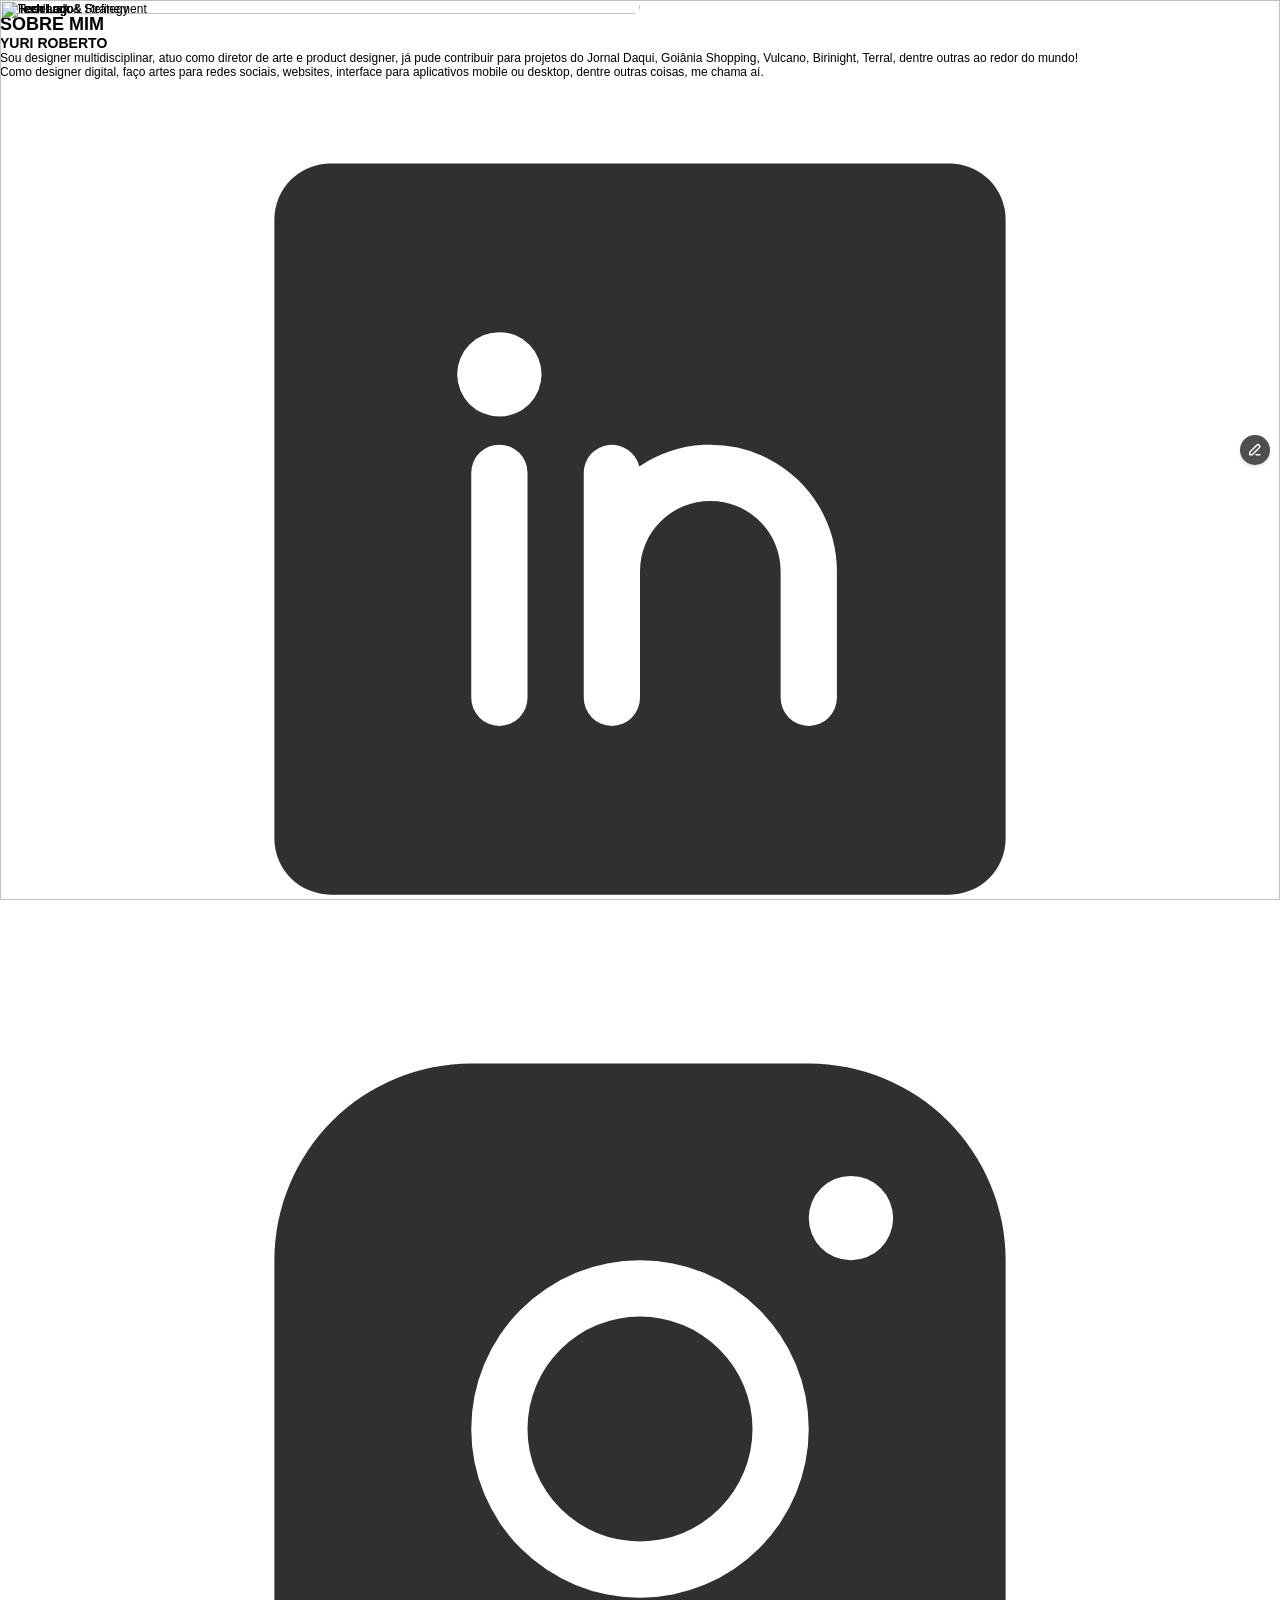
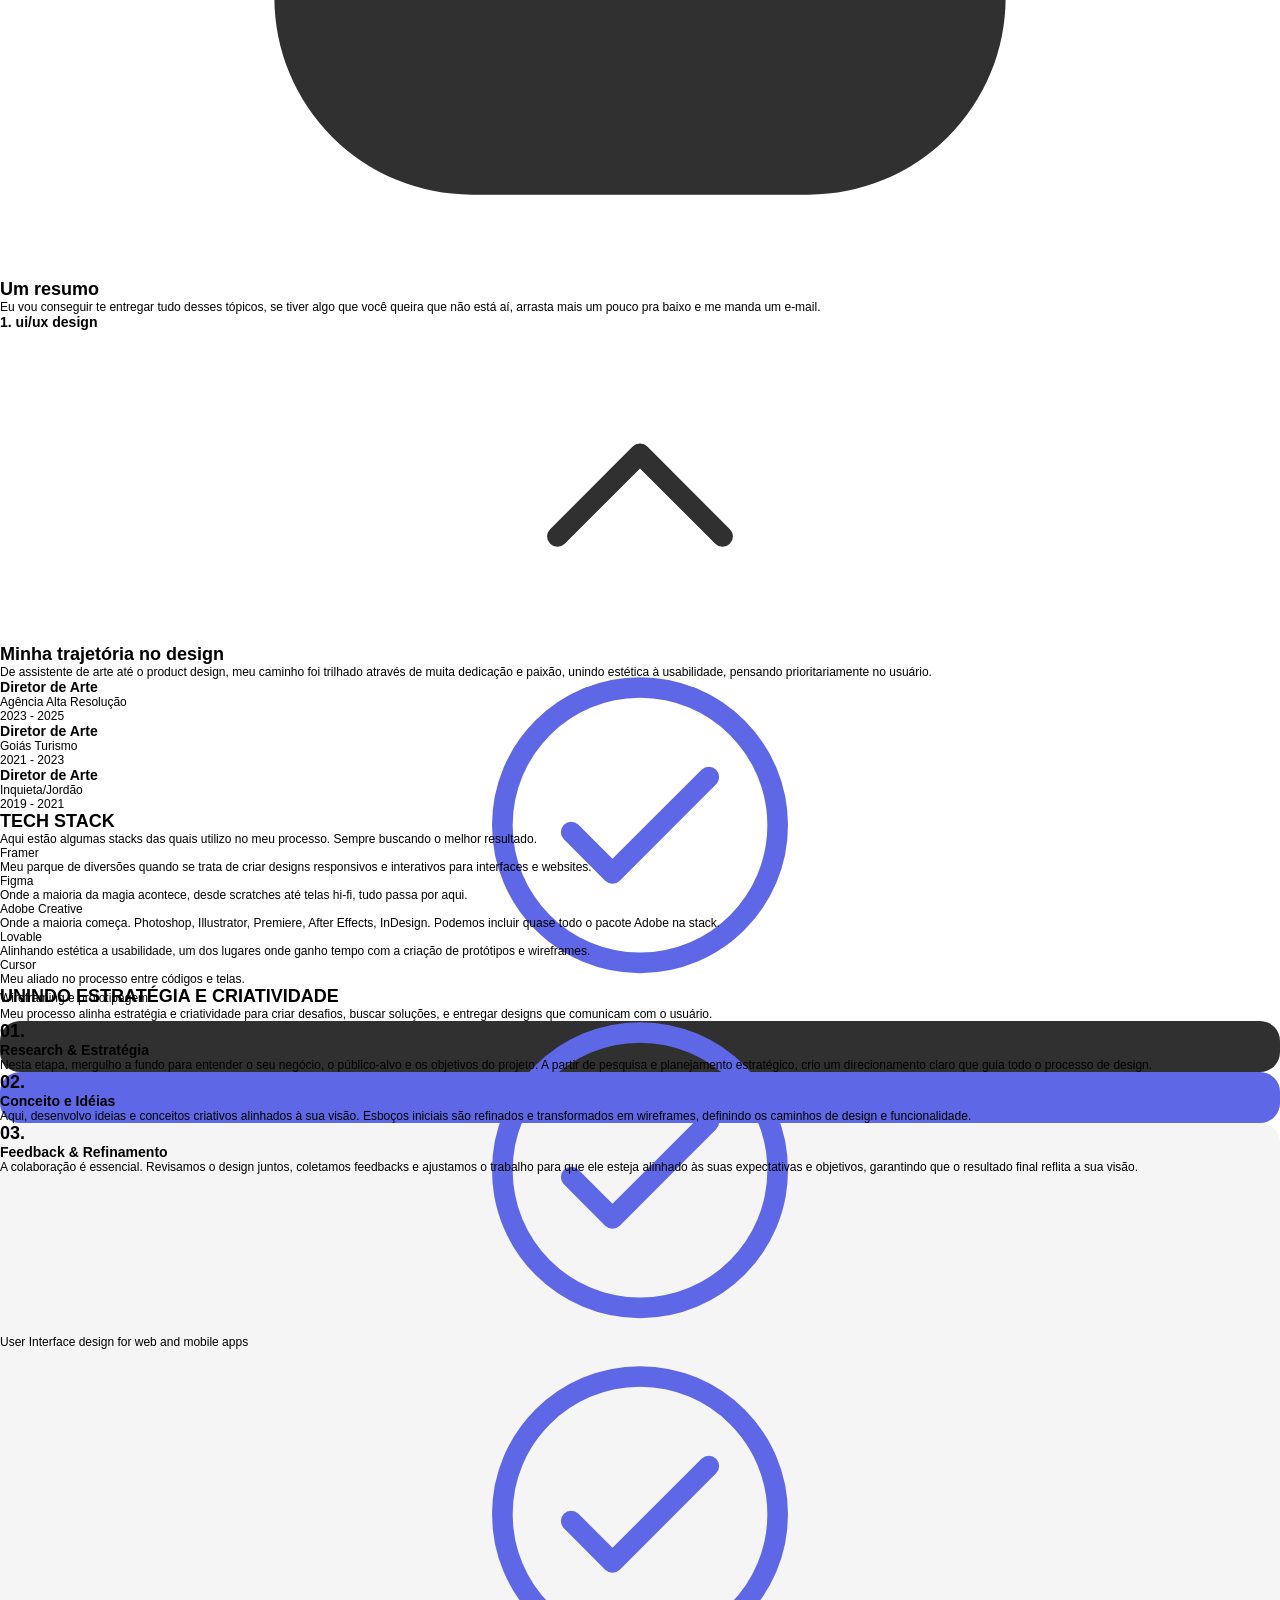
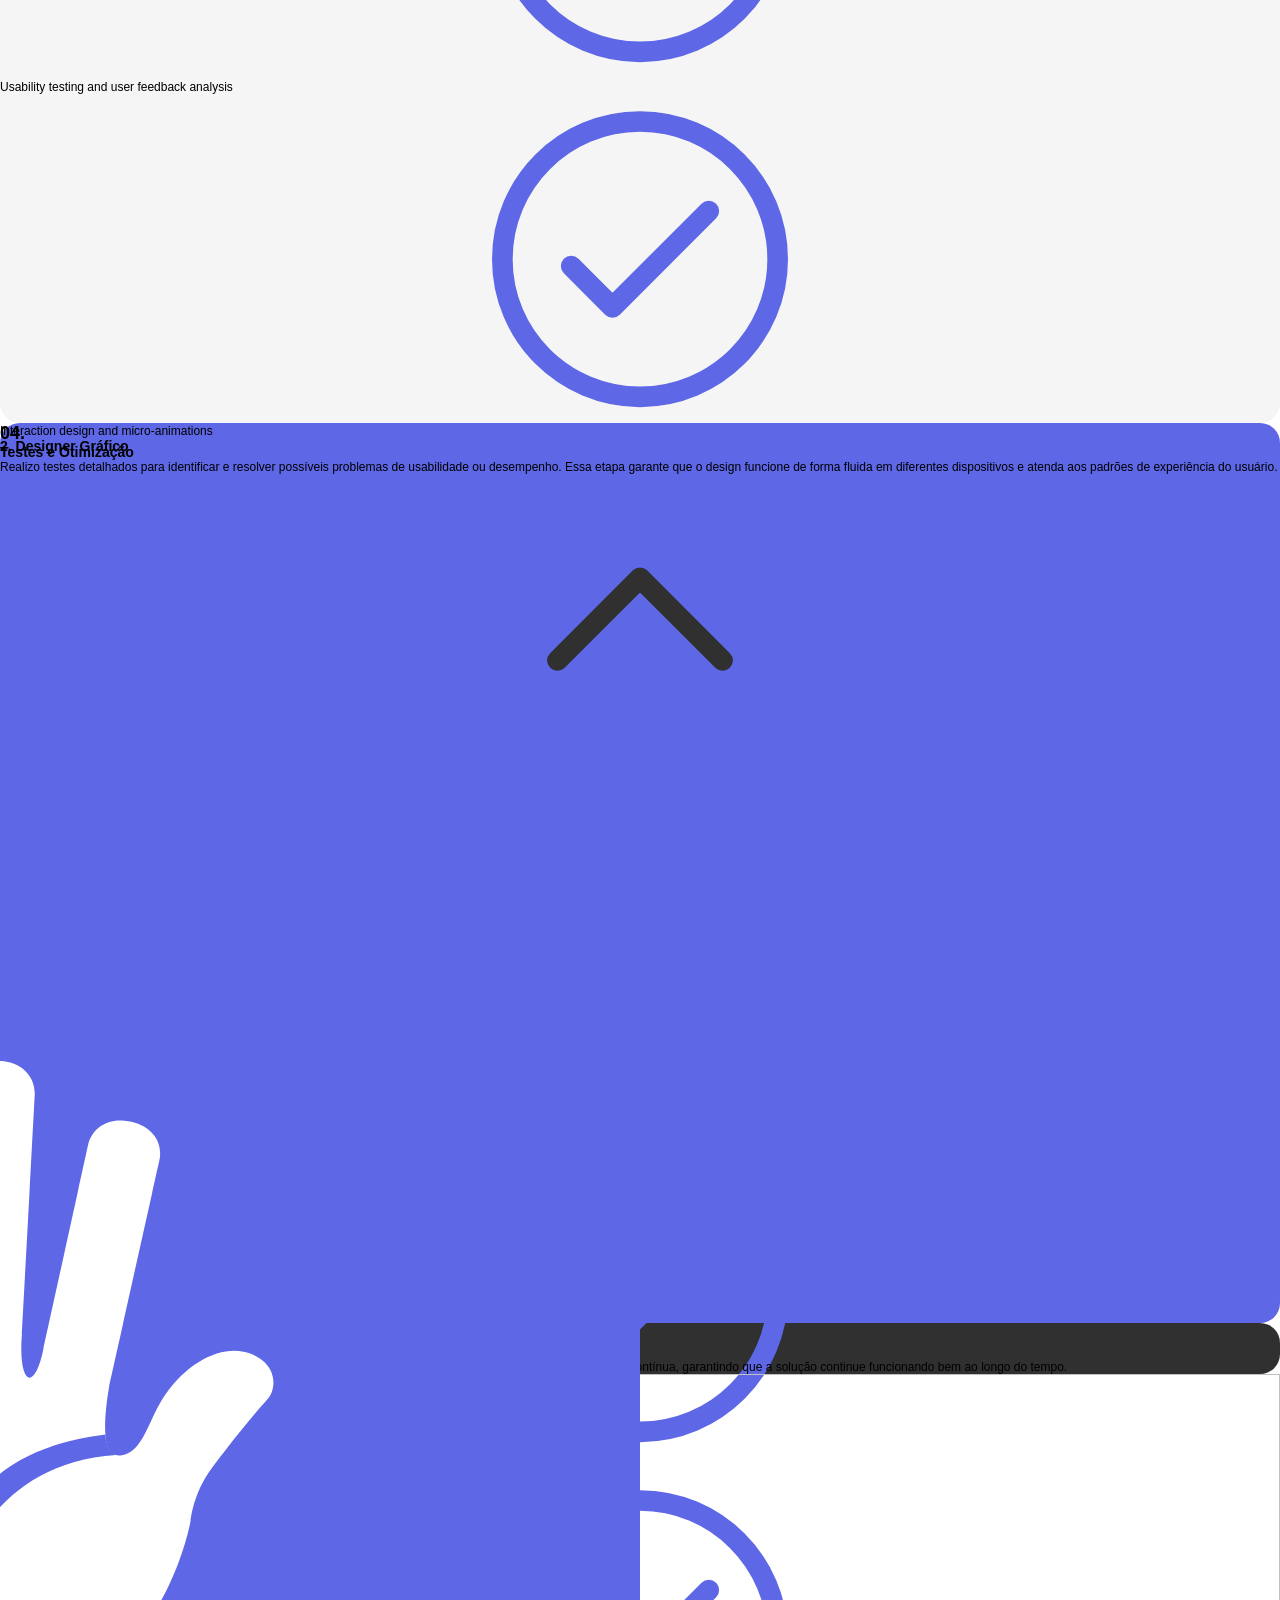
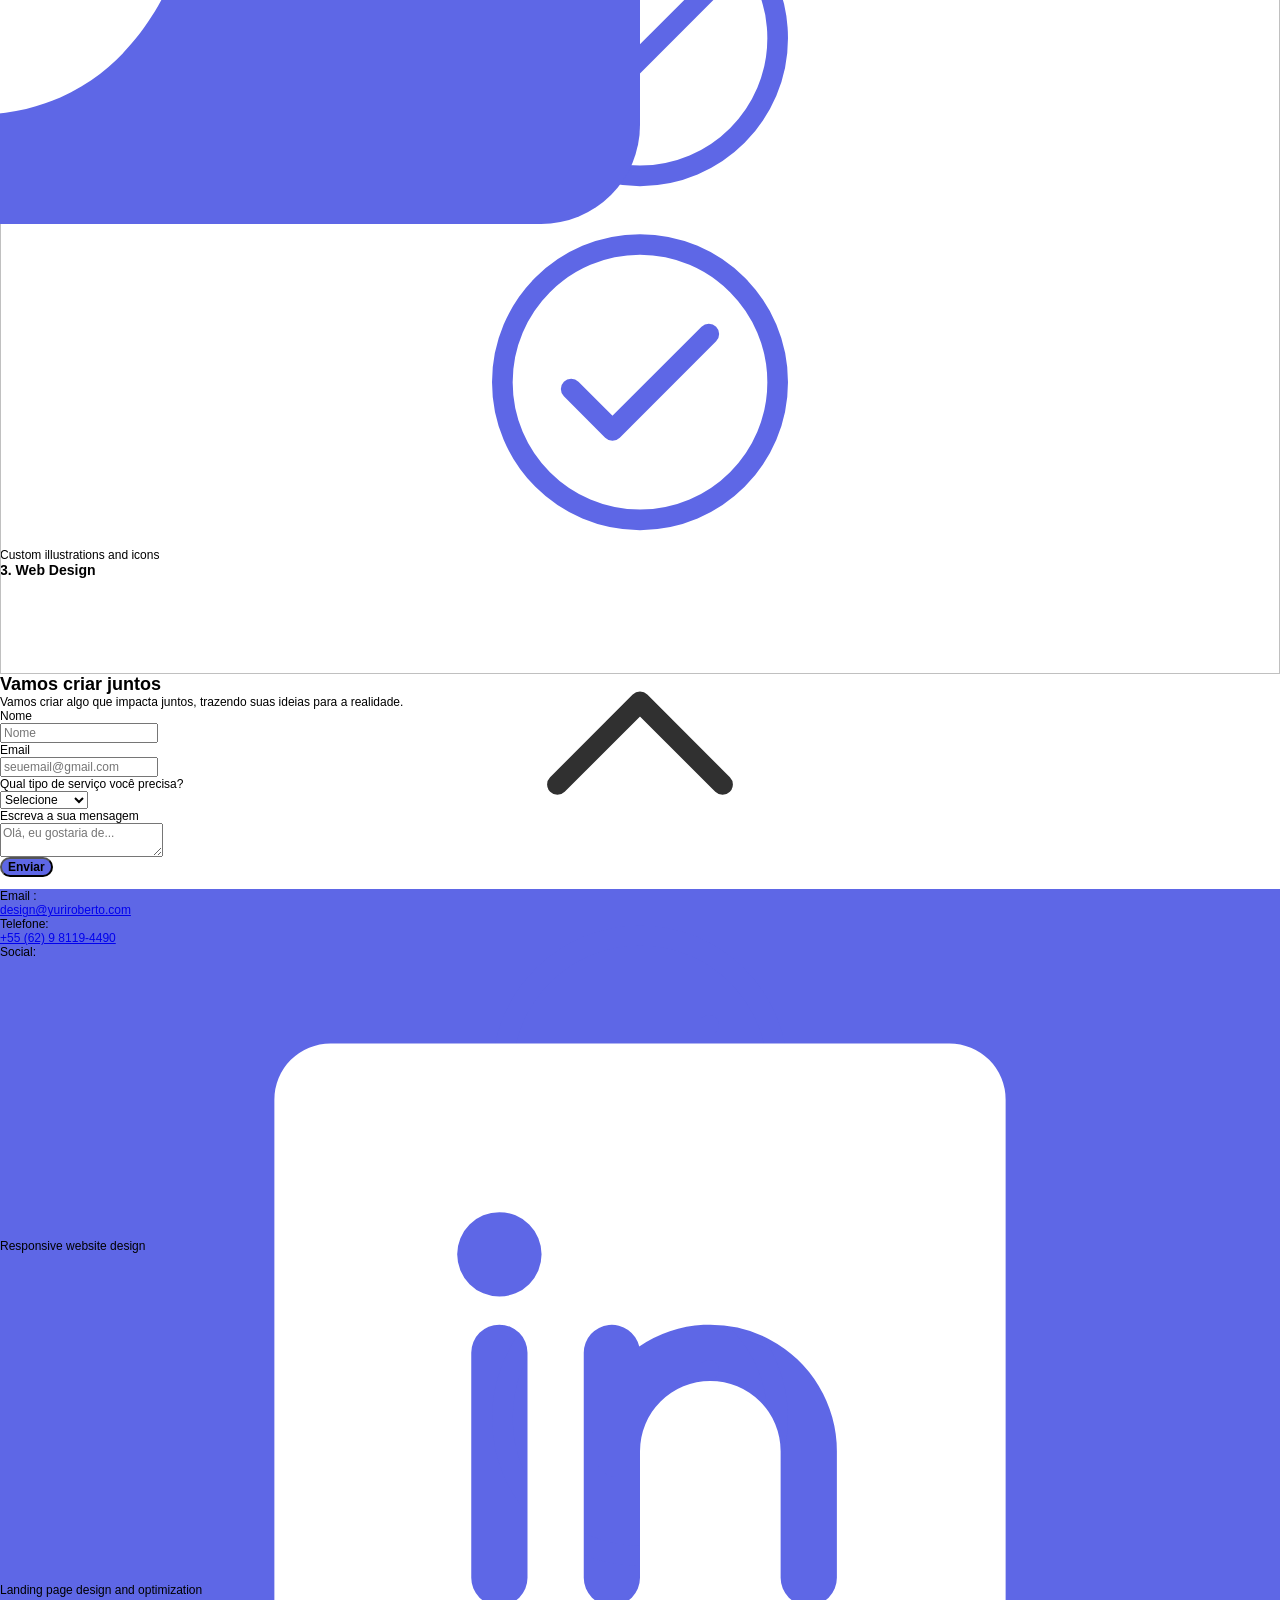
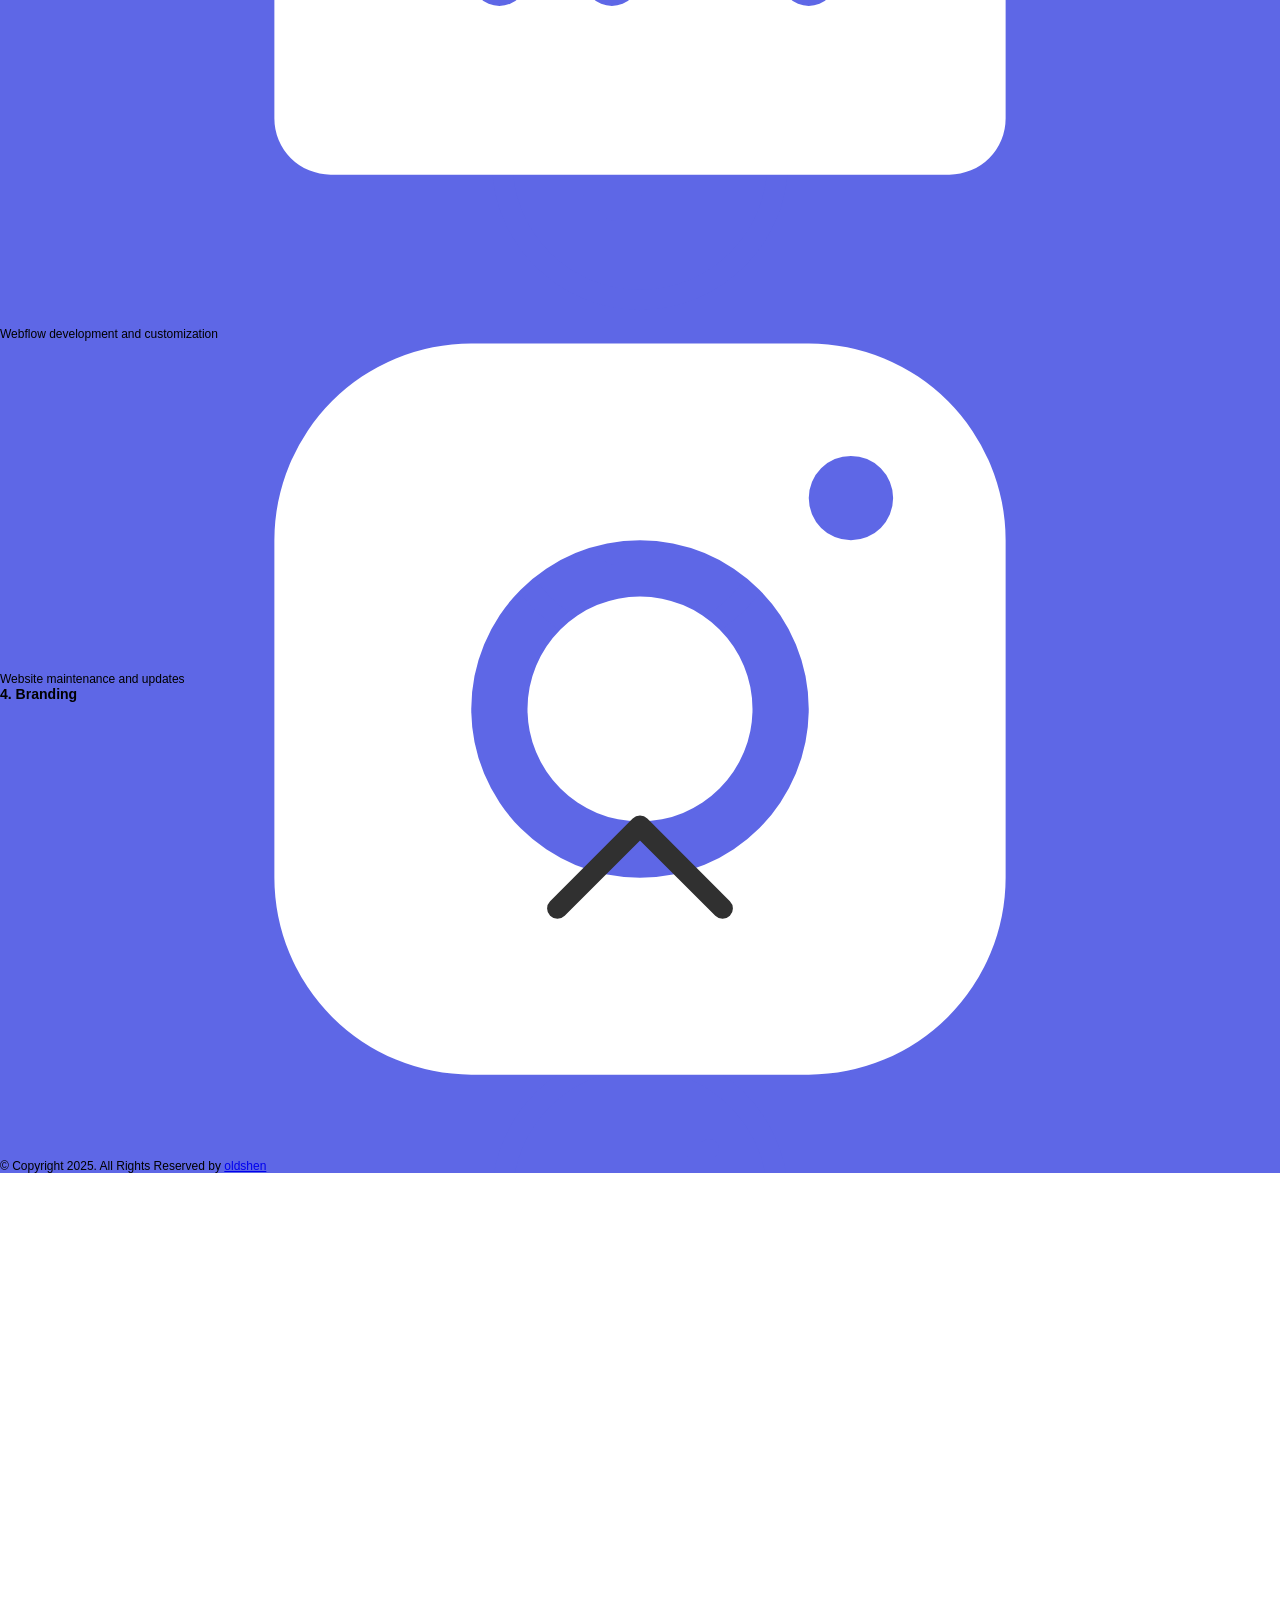
==== about/index.html @ 6b53ea22 "fix: habilita scroll com mouse wheel em todas as páginas Lenis (biblioteca de scroll do Framer) inte" ====
<html lang="en" data-redirect-timezone="1" class="lenis"><head>
	<meta charset="utf-8">
	
	
	<script>try{if(localStorage.getItem("__framer_force_showing_editorbar_since")){const n=document.createElement("link");n.rel = "modulepreload";n.href="";document.head.appendChild(n)}}catch(e){}</script><link rel="modulepreload" href="">
	<!-- Start of headStart -->
    
    <!-- End of headStart -->
	<meta name="viewport" content="width=device-width">
	<meta name="generator" content="Framer 64adcc9">
	<title>Yuri Roberto</title>
    <meta name="description" content="Yuri Roberto - Designer Gráfico e UX/UI Design. ">
    <meta name="framer-search-index" content="https://framerusercontent.com/sites/Sg6pRSm3rhgHcwEBT9mdY/searchIndex-4xAltlfcqEf4.json">
    <meta name="framer-search-index-fallback" content="https://framerusercontent.com/sites/Sg6pRSm3rhgHcwEBT9mdY/searchIndex-AeqnhFkLapRh.json">
    <link href="https://framerusercontent.com/images/eRcf2zzs9aXH1V6JlfILjVuc10.png" rel="icon" media="(prefers-color-scheme: light)">
    <link href="https://framerusercontent.com/images/eRcf2zzs9aXH1V6JlfILjVuc10.png" rel="icon" media="(prefers-color-scheme: dark)">
    <!-- Open Graph / Facebook -->
    <meta property="og:type" content="website">
    <meta property="og:title" content="Yuri Roberto">
    <meta property="og:description" content="Yuri Roberto - Designer Gráfico e UX/UI Design. ">
    <!-- Twitter -->
    <meta name="twitter:card" content="summary_large_image">
    <meta name="twitter:title" content="Yuri Roberto">
    <meta name="twitter:description" content="Yuri Roberto - Designer Gráfico e UX/UI Design. ">
	<style data-framer-css-ssr="">
		html, body, #main {
		margin: 0;
		padding: 0;
		box-sizing: border-box;
	}
	:root {
		-webkit-font-smoothing: antialiased;
		-moz-osx-font-smoothing: grayscale;
	}
	* {
		box-sizing: border-box;
		-webkit-font-smoothing: inherit;
	}
	h1, h2, h3, h4, h5, h6, p, figure {
		margin: 0;
	}
		body, input, textarea, select, button { font-size: 12px; font-family: sans-serif; }
		body { --token-a9f688eb-778b-4a71-929e-ebf8a014b4cf: rgb(48, 48, 48);--token-54672876-03f0-4dca-8fdb-32c421a5c4d1: rgb(94, 103, 230);--token-861b2ae9-dee3-4143-a255-6faa9a39d943: rgb(255, 255, 255);--token-4795dafb-4261-43d3-aa0c-b3831681376e: rgb(255, 255, 255);--token-a228d207-519c-4c30-ace3-fe8c17413ec0: rgb(218, 218, 218);--token-7d1fd828-621c-47fc-b270-6f2c2fff9ca2: rgb(143, 143, 143);--token-63c1aa9b-b60d-46e8-b1c7-6d9c05a923bd: rgb(255, 34, 68);--token-dd08076e-6859-4f97-84b7-c05dcc1e773f: rgba(255, 255, 255, 0.9);--token-621c2752-e263-492f-8440-f4105a55d3f1: rgb(218, 218, 218);--token-4baed98b-3751-4e60-b570-600a506f091e: rgb(11, 222, 102);--token-cb6b9558-1df0-4f97-98cb-2fe80cc3b90c: rgb(245, 245, 245);--token-37ca97ef-81c7-4731-ba05-2bafe1f2a4f5: rgb(0, 0, 0);--token-1e4a4a22-afd8-42f6-ae69-95001aaf48ae: rgb(143, 143, 143);--token-a3859f8f-41d4-4be1-a56e-27b66efaa3e1: rgba(255, 255, 255, 0);--token-ffb0ff11-cab3-40ad-af6c-69f4ede46c1e: rgb(0, 0, 0);--token-39a5a1be-d79a-43ee-a7a4-d32ef142beed: rgb(255, 255, 255); @supports (color: color(display-p3 1 1 1)) {  } }
@media (prefers-color-scheme: dark) { body { --token-a9f688eb-778b-4a71-929e-ebf8a014b4cf: rgb(255, 255, 255);--token-54672876-03f0-4dca-8fdb-32c421a5c4d1: rgb(208, 255, 113);--token-861b2ae9-dee3-4143-a255-6faa9a39d943: rgb(48, 48, 48);--token-4795dafb-4261-43d3-aa0c-b3831681376e: rgb(26, 26, 27);--token-a228d207-519c-4c30-ace3-fe8c17413ec0: rgb(92, 92, 92);--token-7d1fd828-621c-47fc-b270-6f2c2fff9ca2: rgb(181, 181, 181);--token-dd08076e-6859-4f97-84b7-c05dcc1e773f: rgba(15, 15, 15, 0.9);--token-621c2752-e263-492f-8440-f4105a55d3f1: rgb(15, 15, 15);--token-cb6b9558-1df0-4f97-98cb-2fe80cc3b90c: rgb(51, 51, 51);--token-37ca97ef-81c7-4731-ba05-2bafe1f2a4f5: rgb(227, 175, 32);--token-1e4a4a22-afd8-42f6-ae69-95001aaf48ae: rgb(212, 212, 212);--token-a3859f8f-41d4-4be1-a56e-27b66efaa3e1: rgb(15, 15, 15); @supports (color: color(display-p3 1 1 1)) {  } } }
		
		@supports (z-index: calc(infinity)) {
			#__framer-badge-container {
				--infinity: infinity;
			}
		}

		#__framer-badge-container {
			position: fixed;
			bottom: 0;
			padding: 20px;
			width: 100%;
			display: flex;
			justify-content: flex-end;
			pointer-events: none;
			z-index: calc(var(--infinity, 2147483647));
		}
		
	</style>
	<style data-framer-font-css="">/* latin-ext */
@font-face {
  font-family: 'Antonio';
  font-style: normal;
  font-weight: 400;
  font-display: swap;
  src: url(https://fonts.gstatic.com/s/antonio/v22/gNMEW3NwSYq_9WD3yHoiFbez.woff2) format('woff2');
  unicode-range: U+0100-02BA, U+02BD-02C5, U+02C7-02CC, U+02CE-02D7, U+02DD-02FF, U+0304, U+0308, U+0329, U+1D00-1DBF, U+1E00-1E9F, U+1EF2-1EFF, U+2020, U+20A0-20AB, U+20AD-20C0, U+2113, U+2C60-2C7F, U+A720-A7FF;
}
/* latin */
@font-face {
  font-family: 'Antonio';
  font-style: normal;
  font-weight: 400;
  font-display: swap;
  src: url(https://fonts.gstatic.com/s/antonio/v22/gNMEW3NwSYq_9WD3yHQiFQ.woff2) format('woff2');
  unicode-range: U+0000-00FF, U+0131, U+0152-0153, U+02BB-02BC, U+02C6, U+02DA, U+02DC, U+0304, U+0308, U+0329, U+2000-206F, U+20AC, U+2122, U+2191, U+2193, U+2212, U+2215, U+FEFF, U+FFFD;
}
/* latin-ext */
@font-face {
  font-family: 'Antonio';
  font-style: normal;
  font-weight: 700;
  font-display: swap;
  src: url(https://fonts.gstatic.com/s/antonio/v22/gNMEW3NwSYq_9WD3yHoiFbez.woff2) format('woff2');
  unicode-range: U+0100-02BA, U+02BD-02C5, U+02C7-02CC, U+02CE-02D7, U+02DD-02FF, U+0304, U+0308, U+0329, U+1D00-1DBF, U+1E00-1E9F, U+1EF2-1EFF, U+2020, U+20A0-20AB, U+20AD-20C0, U+2113, U+2C60-2C7F, U+A720-A7FF;
}
/* latin */
@font-face {
  font-family: 'Antonio';
  font-style: normal;
  font-weight: 700;
  font-display: swap;
  src: url(https://fonts.gstatic.com/s/antonio/v22/gNMEW3NwSYq_9WD3yHQiFQ.woff2) format('woff2');
  unicode-range: U+0000-00FF, U+0131, U+0152-0153, U+02BB-02BC, U+02C6, U+02DA, U+02DC, U+0304, U+0308, U+0329, U+2000-206F, U+20AC, U+2122, U+2191, U+2193, U+2212, U+2215, U+FEFF, U+FFFD;
}

@font-face { font-family: "Inter"; src: url("https://framerusercontent.com/assets/5vvr9Vy74if2I6bQbJvbw7SY1pQ.woff2"); font-display: swap; font-style: normal; font-weight: 400; unicode-range: U+0460-052F, U+1C80-1C88, U+20B4, U+2DE0-2DFF, U+A640-A69F, U+FE2E-FE2F }
@font-face { font-family: "Inter"; src: url("https://framerusercontent.com/assets/EOr0mi4hNtlgWNn9if640EZzXCo.woff2"); font-display: swap; font-style: normal; font-weight: 400; unicode-range: U+0301, U+0400-045F, U+0490-0491, U+04B0-04B1, U+2116 }
@font-face { font-family: "Inter"; src: url("https://framerusercontent.com/assets/Y9k9QrlZAqio88Klkmbd8VoMQc.woff2"); font-display: swap; font-style: normal; font-weight: 400; unicode-range: U+1F00-1FFF }
@font-face { font-family: "Inter"; src: url("https://framerusercontent.com/assets/OYrD2tBIBPvoJXiIHnLoOXnY9M.woff2"); font-display: swap; font-style: normal; font-weight: 400; unicode-range: U+0370-03FF }
@font-face { font-family: "Inter"; src: url("https://framerusercontent.com/assets/JeYwfuaPfZHQhEG8U5gtPDZ7WQ.woff2"); font-display: swap; font-style: normal; font-weight: 400; unicode-range: U+0100-024F, U+0259, U+1E00-1EFF, U+2020, U+20A0-20AB, U+20AD-20CF, U+2113, U+2C60-2C7F, U+A720-A7FF }
@font-face { font-family: "Inter"; src: url("https://framerusercontent.com/assets/GrgcKwrN6d3Uz8EwcLHZxwEfC4.woff2"); font-display: swap; font-style: normal; font-weight: 400; unicode-range: U+0000-00FF, U+0131, U+0152-0153, U+02BB-02BC, U+02C6, U+02DA, U+02DC, U+2000-206F, U+2070, U+2074-207E, U+2080-208E, U+20AC, U+2122, U+2191, U+2193, U+2212, U+2215, U+FEFF, U+FFFD }
@font-face { font-family: "Inter"; src: url("https://framerusercontent.com/assets/b6Y37FthZeALduNqHicBT6FutY.woff2"); font-display: swap; font-style: normal; font-weight: 400; unicode-range: U+0102-0103, U+0110-0111, U+0128-0129, U+0168-0169, U+01A0-01A1, U+01AF-01B0, U+1EA0-1EF9, U+20AB }
@font-face { font-family: "Inter"; src: url("https://framerusercontent.com/assets/vQyevYAyHtARFwPqUzQGpnDs.woff2"); font-display: swap; font-style: normal; font-weight: 400; unicode-range: U+0000-00FF, U+0131, U+0152-0153, U+02BB-02BC, U+02C6, U+02DA, U+02DC, U+2000-206F, U+2074, U+20AC, U+2122, U+2191, U+2193, U+2212, U+2215, U+FEFF, U+FFFD }
@font-face { font-family: "Inter"; src: url("https://framerusercontent.com/assets/DpPBYI0sL4fYLgAkX8KXOPVt7c.woff2"); font-display: swap; font-style: normal; font-weight: 700; unicode-range: U+0460-052F, U+1C80-1C88, U+20B4, U+2DE0-2DFF, U+A640-A69F, U+FE2E-FE2F }
@font-face { font-family: "Inter"; src: url("https://framerusercontent.com/assets/4RAEQdEOrcnDkhHiiCbJOw92Lk.woff2"); font-display: swap; font-style: normal; font-weight: 700; unicode-range: U+0301, U+0400-045F, U+0490-0491, U+04B0-04B1, U+2116 }
@font-face { font-family: "Inter"; src: url("https://framerusercontent.com/assets/1K3W8DizY3v4emK8Mb08YHxTbs.woff2"); font-display: swap; font-style: normal; font-weight: 700; unicode-range: U+1F00-1FFF }
@font-face { font-family: "Inter"; src: url("https://framerusercontent.com/assets/tUSCtfYVM1I1IchuyCwz9gDdQ.woff2"); font-display: swap; font-style: normal; font-weight: 700; unicode-range: U+0370-03FF }
@font-face { font-family: "Inter"; src: url("https://framerusercontent.com/assets/VgYFWiwsAC5OYxAycRXXvhze58.woff2"); font-display: swap; font-style: normal; font-weight: 700; unicode-range: U+0100-024F, U+0259, U+1E00-1EFF, U+2020, U+20A0-20AB, U+20AD-20CF, U+2113, U+2C60-2C7F, U+A720-A7FF }
@font-face { font-family: "Inter"; src: url("https://framerusercontent.com/assets/DXD0Q7LSl7HEvDzucnyLnGBHM.woff2"); font-display: swap; font-style: normal; font-weight: 700; unicode-range: U+0000-00FF, U+0131, U+0152-0153, U+02BB-02BC, U+02C6, U+02DA, U+02DC, U+2000-206F, U+2074, U+20AC, U+2122, U+2191, U+2193, U+2212, U+2215, U+FEFF, U+FFFD }
@font-face { font-family: "Inter"; src: url("https://framerusercontent.com/assets/GIryZETIX4IFypco5pYZONKhJIo.woff2"); font-display: swap; font-style: normal; font-weight: 700; unicode-range: U+0102-0103, U+0110-0111, U+0128-0129, U+0168-0169, U+01A0-01A1, U+01AF-01B0, U+1EA0-1EF9, U+20AB }
@font-face { font-family: "Inter"; src: url("https://framerusercontent.com/assets/H89BbHkbHDzlxZzxi8uPzTsp90.woff2"); font-display: swap; font-style: italic; font-weight: 700; unicode-range: U+0460-052F, U+1C80-1C88, U+20B4, U+2DE0-2DFF, U+A640-A69F, U+FE2E-FE2F }
@font-face { font-family: "Inter"; src: url("https://framerusercontent.com/assets/u6gJwDuwB143kpNK1T1MDKDWkMc.woff2"); font-display: swap; font-style: italic; font-weight: 700; unicode-range: U+0301, U+0400-045F, U+0490-0491, U+04B0-04B1, U+2116 }
@font-face { font-family: "Inter"; src: url("https://framerusercontent.com/assets/43sJ6MfOPh1LCJt46OvyDuSbA6o.woff2"); font-display: swap; font-style: italic; font-weight: 700; unicode-range: U+1F00-1FFF }
@font-face { font-family: "Inter"; src: url("https://framerusercontent.com/assets/wccHG0r4gBDAIRhfHiOlq6oEkqw.woff2"); font-display: swap; font-style: italic; font-weight: 700; unicode-range: U+0370-03FF }
@font-face { font-family: "Inter"; src: url("https://framerusercontent.com/assets/WZ367JPwf9bRW6LdTHN8rXgSjw.woff2"); font-display: swap; font-style: italic; font-weight: 700; unicode-range: U+0100-024F, U+0259, U+1E00-1EFF, U+2020, U+20A0-20AB, U+20AD-20CF, U+2113, U+2C60-2C7F, U+A720-A7FF }
@font-face { font-family: "Inter"; src: url("https://framerusercontent.com/assets/QxmhnWTzLtyjIiZcfaLIJ8EFBXU.woff2"); font-display: swap; font-style: italic; font-weight: 700; unicode-range: U+0000-00FF, U+0131, U+0152-0153, U+02BB-02BC, U+02C6, U+02DA, U+02DC, U+2000-206F, U+2074, U+20AC, U+2122, U+2191, U+2193, U+2212, U+2215, U+FEFF, U+FFFD }
@font-face { font-family: "Inter"; src: url("https://framerusercontent.com/assets/2A4Xx7CngadFGlVV4xrO06OBHY.woff2"); font-display: swap; font-style: italic; font-weight: 700; unicode-range: U+0102-0103, U+0110-0111, U+0128-0129, U+0168-0169, U+01A0-01A1, U+01AF-01B0, U+1EA0-1EF9, U+20AB }
@font-face { font-family: "Inter"; src: url("https://framerusercontent.com/assets/CfMzU8w2e7tHgF4T4rATMPuWosA.woff2"); font-display: swap; font-style: italic; font-weight: 400; unicode-range: U+0460-052F, U+1C80-1C88, U+20B4, U+2DE0-2DFF, U+A640-A69F, U+FE2E-FE2F }
@font-face { font-family: "Inter"; src: url("https://framerusercontent.com/assets/867QObYax8ANsfX4TGEVU9YiCM.woff2"); font-display: swap; font-style: italic; font-weight: 400; unicode-range: U+0301, U+0400-045F, U+0490-0491, U+04B0-04B1, U+2116 }
@font-face { font-family: "Inter"; src: url("https://framerusercontent.com/assets/Oyn2ZbENFdnW7mt2Lzjk1h9Zb9k.woff2"); font-display: swap; font-style: italic; font-weight: 400; unicode-range: U+1F00-1FFF }
@font-face { font-family: "Inter"; src: url("https://framerusercontent.com/assets/cdAe8hgZ1cMyLu9g005pAW3xMo.woff2"); font-display: swap; font-style: italic; font-weight: 400; unicode-range: U+0370-03FF }
@font-face { font-family: "Inter"; src: url("https://framerusercontent.com/assets/DOfvtmE1UplCq161m6Hj8CSQYg.woff2"); font-display: swap; font-style: italic; font-weight: 400; unicode-range: U+0100-024F, U+0259, U+1E00-1EFF, U+2020, U+20A0-20AB, U+20AD-20CF, U+2113, U+2C60-2C7F, U+A720-A7FF }
@font-face { font-family: "Inter"; src: url("https://framerusercontent.com/assets/vFzuJY0c65av44uhEKB6vyjFMg.woff2"); font-display: swap; font-style: italic; font-weight: 400; unicode-range: U+0000-00FF, U+0131, U+0152-0153, U+02BB-02BC, U+02C6, U+02DA, U+02DC, U+2000-206F, U+2074, U+20AC, U+2122, U+2191, U+2193, U+2212, U+2215, U+FEFF, U+FFFD }
@font-face { font-family: "Inter"; src: url("https://framerusercontent.com/assets/tKtBcDnBMevsEEJKdNGhhkLzYo.woff2"); font-display: swap; font-style: italic; font-weight: 400; unicode-range: U+0102-0103, U+0110-0111, U+0128-0129, U+0168-0169, U+01A0-01A1, U+01AF-01B0, U+1EA0-1EF9, U+20AB }
@font-face { font-family: "Inter"; src: url("https://framerusercontent.com/assets/BkDpl4ghaqvMi1btKFyG2tdbec.woff2"); font-display: swap; font-style: normal; font-weight: 300; unicode-range: U+0460-052F, U+1C80-1C88, U+20B4, U+2DE0-2DFF, U+A640-A69F, U+FE2E-FE2F }
@font-face { font-family: "Inter"; src: url("https://framerusercontent.com/assets/zAMK70AQRFSShJgUiaR5IiIhgzk.woff2"); font-display: swap; font-style: normal; font-weight: 300; unicode-range: U+0301, U+0400-045F, U+0490-0491, U+04B0-04B1, U+2116 }
@font-face { font-family: "Inter"; src: url("https://framerusercontent.com/assets/IETjvc5qzUaRoaruDpPSwCUM8.woff2"); font-display: swap; font-style: normal; font-weight: 300; unicode-range: U+1F00-1FFF }
@font-face { font-family: "Inter"; src: url("https://framerusercontent.com/assets/oLCoaT3ioA0fHdJnWR9W6k7NY.woff2"); font-display: swap; font-style: normal; font-weight: 300; unicode-range: U+0370-03FF }
@font-face { font-family: "Inter"; src: url("https://framerusercontent.com/assets/Sj0PCHQSBjFmEp6NBWg6FNaKc.woff2"); font-display: swap; font-style: normal; font-weight: 300; unicode-range: U+0100-024F, U+0259, U+1E00-1EFF, U+2020, U+20A0-20AB, U+20AD-20CF, U+2113, U+2C60-2C7F, U+A720-A7FF }
@font-face { font-family: "Inter"; src: url("https://framerusercontent.com/assets/v2q8JTTTs7McDMSEhnxAIBqd0.woff2"); font-display: swap; font-style: normal; font-weight: 300; unicode-range: U+0000-00FF, U+0131, U+0152-0153, U+02BB-02BC, U+02C6, U+02DA, U+02DC, U+2000-206F, U+2074, U+20AC, U+2122, U+2191, U+2193, U+2212, U+2215, U+FEFF, U+FFFD }
@font-face { font-family: "Inter"; src: url("https://framerusercontent.com/assets/H4TfENUY1rh8R9UaSD6vngjJP3M.woff2"); font-display: swap; font-style: normal; font-weight: 300; unicode-range: U+0102-0103, U+0110-0111, U+0128-0129, U+0168-0169, U+01A0-01A1, U+01AF-01B0, U+1EA0-1EF9, U+20AB }
@font-face { font-family: "Inter"; src: url("https://framerusercontent.com/assets/YYB6GZmCWnZq3RWZOghuZIOxQY.woff2"); font-display: swap; font-style: italic; font-weight: 300; unicode-range: U+0460-052F, U+1C80-1C88, U+20B4, U+2DE0-2DFF, U+A640-A69F, U+FE2E-FE2F }
@font-face { font-family: "Inter"; src: url("https://framerusercontent.com/assets/miJTzODdiyIr3tRo9KEoqXXk2PM.woff2"); font-display: swap; font-style: italic; font-weight: 300; unicode-range: U+0301, U+0400-045F, U+0490-0491, U+04B0-04B1, U+2116 }
@font-face { font-family: "Inter"; src: url("https://framerusercontent.com/assets/6ZMhcggRFfEfbf7lncCpaUbA.woff2"); font-display: swap; font-style: italic; font-weight: 300; unicode-range: U+1F00-1FFF }
@font-face { font-family: "Inter"; src: url("https://framerusercontent.com/assets/8sCN6PGUr4I8q5hC5twAXfcwqV0.woff2"); font-display: swap; font-style: italic; font-weight: 300; unicode-range: U+0370-03FF }
@font-face { font-family: "Inter"; src: url("https://framerusercontent.com/assets/aUYDUTztS7anQw5JuwCncXeLOBY.woff2"); font-display: swap; font-style: italic; font-weight: 300; unicode-range: U+0100-024F, U+0259, U+1E00-1EFF, U+2020, U+20A0-20AB, U+20AD-20CF, U+2113, U+2C60-2C7F, U+A720-A7FF }
@font-face { font-family: "Inter"; src: url("https://framerusercontent.com/assets/5mDAOkC5Wpzo7NkuE9oYfqlY2u4.woff2"); font-display: swap; font-style: italic; font-weight: 300; unicode-range: U+0000-00FF, U+0131, U+0152-0153, U+02BB-02BC, U+02C6, U+02DA, U+02DC, U+2000-206F, U+2074, U+20AC, U+2122, U+2191, U+2193, U+2212, U+2215, U+FEFF, U+FFFD }
@font-face { font-family: "Inter"; src: url("https://framerusercontent.com/assets/yDiPvYxioBHsicnYxpPW35WQmx8.woff2"); font-display: swap; font-style: italic; font-weight: 300; unicode-range: U+0102-0103, U+0110-0111, U+0128-0129, U+0168-0169, U+01A0-01A1, U+01AF-01B0, U+1EA0-1EF9, U+20AB }
@font-face { font-family: "Inter"; src: url("https://framerusercontent.com/assets/hyOgCu0Xnghbimh0pE8QTvtt2AU.woff2"); font-display: swap; font-style: normal; font-weight: 600; unicode-range: U+0460-052F, U+1C80-1C88, U+20B4, U+2DE0-2DFF, U+A640-A69F, U+FE2E-FE2F }
@font-face { font-family: "Inter"; src: url("https://framerusercontent.com/assets/NeGmSOXrPBfEFIy5YZeHq17LEDA.woff2"); font-display: swap; font-style: normal; font-weight: 600; unicode-range: U+0301, U+0400-045F, U+0490-0491, U+04B0-04B1, U+2116 }
@font-face { font-family: "Inter"; src: url("https://framerusercontent.com/assets/oYaAX5himiTPYuN8vLWnqBbfD2s.woff2"); font-display: swap; font-style: normal; font-weight: 600; unicode-range: U+1F00-1FFF }
@font-face { font-family: "Inter"; src: url("https://framerusercontent.com/assets/lEJLP4R0yuCaMCjSXYHtJw72M.woff2"); font-display: swap; font-style: normal; font-weight: 600; unicode-range: U+0370-03FF }
@font-face { font-family: "Inter"; src: url("https://framerusercontent.com/assets/cRJyLNuTJR5jbyKzGi33wU9cqIQ.woff2"); font-display: swap; font-style: normal; font-weight: 600; unicode-range: U+0100-024F, U+0259, U+1E00-1EFF, U+2020, U+20A0-20AB, U+20AD-20CF, U+2113, U+2C60-2C7F, U+A720-A7FF }
@font-face { font-family: "Inter"; src: url("https://framerusercontent.com/assets/1ZFS7N918ojhhd0nQWdj3jz4w.woff2"); font-display: swap; font-style: normal; font-weight: 600; unicode-range: U+0000-00FF, U+0131, U+0152-0153, U+02BB-02BC, U+02C6, U+02DA, U+02DC, U+2000-206F, U+2074, U+20AC, U+2122, U+2191, U+2193, U+2212, U+2215, U+FEFF, U+FFFD }
@font-face { font-family: "Inter"; src: url("https://framerusercontent.com/assets/A0Wcc7NgXMjUuFdquHDrIZpzZw0.woff2"); font-display: swap; font-style: normal; font-weight: 600; unicode-range: U+0102-0103, U+0110-0111, U+0128-0129, U+0168-0169, U+01A0-01A1, U+01AF-01B0, U+1EA0-1EF9, U+20AB }
@font-face { font-family: "Inter"; src: url("https://framerusercontent.com/assets/vxBnBhH8768IFAXAb4Qf6wQHKs.woff2"); font-display: swap; font-style: italic; font-weight: 600; unicode-range: U+0460-052F, U+1C80-1C88, U+20B4, U+2DE0-2DFF, U+A640-A69F, U+FE2E-FE2F }
@font-face { font-family: "Inter"; src: url("https://framerusercontent.com/assets/zSsEuoJdh8mcFVk976C05ZfQr8.woff2"); font-display: swap; font-style: italic; font-weight: 600; unicode-range: U+0301, U+0400-045F, U+0490-0491, U+04B0-04B1, U+2116 }
@font-face { font-family: "Inter"; src: url("https://framerusercontent.com/assets/b8ezwLrN7h2AUoPEENcsTMVJ0.woff2"); font-display: swap; font-style: italic; font-weight: 600; unicode-range: U+1F00-1FFF }
@font-face { font-family: "Inter"; src: url("https://framerusercontent.com/assets/mvNEIBLyHbscgHtwfsByjXUz3XY.woff2"); font-display: swap; font-style: italic; font-weight: 600; unicode-range: U+0370-03FF }
@font-face { font-family: "Inter"; src: url("https://framerusercontent.com/assets/6FI2EneKzM3qBy5foOZXey7coCA.woff2"); font-display: swap; font-style: italic; font-weight: 600; unicode-range: U+0100-024F, U+0259, U+1E00-1EFF, U+2020, U+20A0-20AB, U+20AD-20CF, U+2113, U+2C60-2C7F, U+A720-A7FF }
@font-face { font-family: "Inter"; src: url("https://framerusercontent.com/assets/qrVgiXNd6RuQjETYQiVQ9nqCk.woff2"); font-display: swap; font-style: italic; font-weight: 600; unicode-range: U+0000-00FF, U+0131, U+0152-0153, U+02BB-02BC, U+02C6, U+02DA, U+02DC, U+2000-206F, U+2074, U+20AC, U+2122, U+2191, U+2193, U+2212, U+2215, U+FEFF, U+FFFD }
@font-face { font-family: "Inter"; src: url("https://framerusercontent.com/assets/NHHeAKJVP0ZWHk5YZnQQChIsBM.woff2"); font-display: swap; font-style: italic; font-weight: 600; unicode-range: U+0102-0103, U+0110-0111, U+0128-0129, U+0168-0169, U+01A0-01A1, U+01AF-01B0, U+1EA0-1EF9, U+20AB }
@font-face { font-family: "Inter"; src: url("https://framerusercontent.com/assets/aqiiD4LUKkKzXdjGL5UzHq8bo5w.woff2"); font-display: swap; font-style: normal; font-weight: 300; unicode-range: U+0000-00FF, U+0131, U+0152-0153, U+02BB-02BC, U+02C6, U+02DA, U+02DC, U+2000-206F, U+2070, U+2074-207E, U+2080-208E, U+20AC, U+2122, U+2191, U+2193, U+2212, U+2215, U+FEFF, U+FFFD }
@font-face { font-family: "Antonio Placeholder"; src: local("Arial"); ascent-override: 137.73%; descent-override: 16.60%; line-gap-override: 0.00%; size-adjust: 83.85% }
@font-face { font-family: "Inter Placeholder"; src: local("Arial"); ascent-override: 89.79%; descent-override: 22.36%; line-gap-override: 0.00%; size-adjust: 107.89% }</style>
	<link href="https://fonts.gstatic.com" rel="preconnect" crossorigin="">
	<!-- Start of headEnd -->
    
    <!-- End of headEnd -->
<style type="text/css" data-framer-css="true"></style><meta name="robots" content="max-image-preview:large"><style>
#__framer-editorbar-container {
    align-items: center;
    display: flex;
    gap: 8px;
    position: fixed;
    z-index: calc(2147483647);
    width: max-content;
    cursor: pointer;
}

#__framer-editorbar-label {
    background-color: #111;
    border-radius: 8px;
    font-family: "Inter", "Inter-Regular", system-ui, Arial, sans-serif;
    font-size: 12px;
    height: fit-content;
    opacity: 0;
    padding: 4px 8px;
    transition: opacity 0.4s ease-out;
    font-weight: 500;
    flex-shrink: 0;
    position: fixed;
    width: max-content;
    pointer-events: none;
    user-select: none;
}

#__framer-editorbar-button {
    all: unset;
    align-items: center;
    border-radius: 15px;
    display: flex;
    height: 30px;
    justify-content: center;
    width: 30px;
    flex-shrink: 0;
}

#__framer-editorbar-label.__framer-editorbar-button-tooltip-visible {
    opacity: 1;
}

#__framer-editorbar-label, #__framer-editorbar-button {
    backdrop-filter: blur(10px);
    background-color: rgba(34, 34, 34, 0.8);
    box-shadow: rgba(0, 0, 0, 0.1) 0px 2px 4px 0px, rgba(0, 0, 0, 0.05) 0px 1px 0px 0px, rgba(255, 255, 255, 0.15) 0px 0px 0px 1px;
    color: #fff;
}

#__framer-editorbar-loading-spinner {
    width: 12px;
    height: 12px;
    -webkit-mask: url([data-uri]);
    mask: url([data-uri]);
    -webkit-mask-size: 12px;
    mask-size: 12px;
    background-color: #fff;


    animation-duration: 800ms;
    animation-iteration-count: infinite;
    animation-name: __framer-loading-spin;
    animation-timing-function: linear;
}

@keyframes __framer-loading-spin {
    0% {
        transform: rotate(0deg);
    }

    100% {
        transform: rotate(360deg);
    }
}
</style><style>
#__framer-editorbar {
    /* https://sergeyski.com/css-color-scheme-and-iframes-lessons-learned-from-disqus-background-bug */
    color-scheme: light dark;
    overflow: hidden;
    position: fixed;
    border: none;
    z-index: calc(2147483647);
    top: 0;
    left: 0;
    width: 100vw;
    height: 100vh;
    touch-action: manipulation;
}

@supports (height: 100dvh) {
    #__framer-editorbar {
        height: 100dvh;
    }
}

#__framer-editorbar.status_hidden {
    display: none;
}

#__framer-editorbar.status_visually_hidden {
    clip-path: circle(1px at calc(100% - 1px) calc(100% - 1px));
    z-index: calc(2147483647 - 1);
}

#__framer-editorbar.status_measuring {
    clip-path: unset;
}
</style><script defer src="/_vercel/speed-insights/script.js"></script>
<style>html,body{overflow:auto!important;height:auto!important}</style><script>window.addEventListener("wheel",function(e){if(e.defaultPrevented){window.scrollBy(0,e.deltaY)}},{passive:true})</script></head>
<body>
	<script async="" src="https://events.framer.com/script?v=2" data-fid="a37c4402be310ab6d0452001910b17e30c21a660f4caf5966383ce478f5589f0" data-no-nt=""></script>
	<!-- Start of bodyStart -->
    
    <!-- End of bodyStart -->
	<script data-relative-date-script="global">!function(){var c=new Map;function p(e,t,n){let r=[n,{numeric:t,style:e}],o=JSON.stringify(r),s=c.get(o);if(s)return s;let i=new Intl.RelativeTimeFormat(...r);return c.set(o,i),i}function D(e,t,n,a,r,o,s){let i=U(e,t,n),d=F(e,t,i),u=p(a,r,s).format(d,i);return o?R(u):u}function R(e){return e.charAt(0).toUpperCase()+e.slice(1)}function U(e,t,n){if(n!=="auto")return n;let a=T(e,t);if(Math.abs(a)<=7)return"day";let r=g(e,t);if(Math.abs(r)<=4)return"week";let o=v(e,t);return Math.abs(o)<=12?"month":"year"}var h=1e3,y=6e4,C=36e5,M=864e5,w=6048e5;function F(e,t,n){let a=e.getTime()-t.getTime();switch(n){case"second":return Math.trunc(a/h);case"minute":return Math.trunc(a/y);case"hour":return Math.trunc(a/C);case"day":return T(e,t);case"week":return g(e,t);case"month":return v(e,t);case"quarter":return _(e,t);case"year":return x(e,t)}let r=n}function l(e){let t=new Date(e);return t.setUTCHours(0,0,0,0),t}function T(e,t){let n=l(e).getTime(),a=l(t).getTime();return Math.round((n-a)/M)}function f(e){let t=new Date(e),n=t.getUTCDay(),a=(n<1?7:0)+n-1;return t.setUTCDate(t.getUTCDate()-a),t.setUTCHours(0,0,0,0),t}function g(e,t){let n=f(e).getTime(),a=f(t).getTime();return Math.round((n-a)/w)}function v(e,t){let n=e.getUTCFullYear()-t.getUTCFullYear(),a=e.getUTCMonth()-t.getUTCMonth();return n*12+a}function m(e){let t=e.getUTCMonth();return Math.trunc(t/3)}function _(e,t){let n=e.getUTCFullYear()-t.getUTCFullYear(),a=m(e)-m(t);return n*4+a}function x(e,t){return e.getUTCFullYear()-t.getUTCFullYear()}window.__framer_formatRelativeDate=D;
}()</script>
	<div id="main"><style data-framer-html-style="">:root body { background: var(--token-4795dafb-4261-43d3-aa0c-b3831681376e, rgb(255, 255, 255)); }</style><div class="framer-Mm8AR framer-egmbj8" data-layout-template="true" style="min-height: 100vh; width: auto;"><div class="framer-192yo0e" data-framer-name="Noise BG"><div data-framer-background-image-wrapper="true" style="position: absolute; border-radius: inherit; corner-shape: inherit; inset: 0px; background-image: url(&quot;https://framerusercontent.com/images/AVsssNQRylEZc5orEWvz8Q1wQT4.gif?width=500&amp;height=700&quot;); background-repeat: repeat; background-position: left top; border: 0px; background-size: 250px;"></div></div><div class="framer-1eztli7-container" data-framer-layout-hint-center-x="true" style="transform: translateX(-50%);"><nav class="framer-qe7Ty framer-zybe5n framer-v-1m2ydpx" data-border="true" data-framer-name="Tablet &amp; Phone / Closed" style="--border-bottom-width: 1px; --border-color: var(--token-621c2752-e263-492f-8440-f4105a55d3f1, rgb(218, 218, 218)); --border-left-width: 1px; --border-right-width: 1px; --border-style: solid; --border-top-width: 1px; backdrop-filter: blur(5px); background-color: var(--token-dd08076e-6859-4f97-84b7-c05dcc1e773f, rgba(255, 255, 255, 0.8)); border-radius: 28px; opacity: 1;"><div class="framer-brfihp" data-framer-name="Avatar &amp; Button Wrap" style="opacity: 1;"><div class="framer-piw6d-container" style="opacity: 1;"><div class="framer-gMcNO framer-1d7rwhx framer-v-kxxchs" data-framer-name="Phone / Available Glow" data-highlight="true" style="opacity: 1;"><div class="framer-11hbsib" style="border-radius: 99px; opacity: 1;"><div data-framer-background-image-wrapper="true" style="position: absolute; border-radius: inherit; corner-shape: inherit; inset: 0px;"><img decoding="auto" width="768" height="1259" src="https://framerusercontent.com/images/gpYCx6o6FQgATDY1nXkDfttSmc.jpeg?width=768&amp;height=1259" alt="Portfolio Creator Avatar" style="display: block; width: 100%; height: 100%; border-radius: inherit; corner-shape: inherit; object-position: center center; object-fit: cover;"></div></div><div class="framer-fmjkww" data-framer-name="Status" style="opacity: 1;"><div class="framer-1f0sbv2-container" style="opacity: 1;"><a class="framer-xFpDQ framer-DDVlI framer-o44by9 framer-v-1n3h0jl framer-jqd48y" data-framer-name="Tablet &amp; Phone" data-highlight="true" href="./#contact" tabindex="0" style="height: 100%; opacity: 1;"><div class="framer-glk0yt" data-framer-name="Link Wrap" style="transform: perspective(1200px); transform-origin: 50% 0% 0px; opacity: 1;"><div class="framer-1kmmsyu" data-framer-component-type="RichTextContainer" style="--extracted-r6o4lv: var(--token-a9f688eb-778b-4a71-929e-ebf8a014b4cf, rgb(48, 48, 48)); --framer-link-text-color: rgb(0, 153, 255); --framer-link-text-decoration: underline; transform: none; opacity: 1;"><p class="framer-text framer-styles-preset-ywapyv" data-styles-preset="L1yEr8kIk" style="--framer-text-color: var(--extracted-r6o4lv, var(--token-a9f688eb-778b-4a71-929e-ebf8a014b4cf, rgb(48, 48, 48)));">Disponível para projetos!</p></div></div></a></div><div class="framer-y6vg2z" data-framer-name="Dot" style="background-color: var(--token-4baed98b-3751-4e60-b570-600a506f091e, rgb(39, 217, 116)); border-radius: 99px; opacity: 1;"></div><div class="framer-13y1z4t" data-framer-name="Glowing" style="background-color: var(--token-4baed98b-3751-4e60-b570-600a506f091e, rgb(39, 217, 116)); border-radius: 247.5%; opacity: 0; transform: translate(-50%, -50%); will-change: transform; transform-origin: 50% 50% 0px;"></div></div></div></div><div class="framer-180qzzk" data-framer-name="Toggle Button" data-highlight="true" tabindex="0" style="background-color: var(--token-54672876-03f0-4dca-8fdb-32c421a5c4d1, rgb(106, 113, 223)); border-radius: 99px; opacity: 1;"><div class="framer-1ddt0if" data-framer-name="Line / Top" style="background-color: var(--token-861b2ae9-dee3-4143-a255-6faa9a39d943, rgb(255, 255, 255)); transform: none; opacity: 1;"></div><div class="framer-nk32ao" data-framer-name="Line / Bottom" style="background-color: var(--token-861b2ae9-dee3-4143-a255-6faa9a39d943, rgb(255, 255, 255)); transform: none; opacity: 1;"></div></div></div><div class="framer-9qxj17-container" style="opacity: 0; transform: translateX(-50%);"></div></nav></div><style data-framer-html-style="">html body { background: var(--token-4795dafb-4261-43d3-aa0c-b3831681376e, rgb(255, 255, 255)); }</style><div data-framer-root="" class="framer-VIDHf framer-nlkw6 framer-Yj9la framer-m8D3R framer-Lwdtj framer-1ca8ulo" style="min-height: 100vh; width: auto; display: contents;"><div class="framer-at6b6y" data-framer-name="OutterWraper"><div class="framer-wv9t0s" data-framer-name="Content"><section class="framer-dtdhey" data-framer-name="About" id="about"><div class="framer-19odvf4" data-framer-name="Container"><div class="framer-19m8ssd" data-framer-name="About Content Wrap"><div class="framer-h7jxhf" data-framer-name="H1 Title Wrap"><div class="framer-ixi9fg" data-framer-component-type="RichTextContainer" style="transform: none;"><h1 class="framer-text framer-styles-preset-monjet" data-styles-preset="djOUw0pzb" style="--framer-text-color: var(--token-a9f688eb-778b-4a71-929e-ebf8a014b4cf, rgb(48, 48, 48));">SOBRE MIM</h1></div></div><div class="framer-svhv6c" data-framer-name="Text Wrap"><div class="framer-d5arnx" data-framer-component-type="RichTextContainer" style="transform: none;"><h3 class="framer-text framer-styles-preset-12q7ivy" data-styles-preset="NxCe_AOfF" style="--framer-text-color: var(--token-a9f688eb-778b-4a71-929e-ebf8a014b4cf, rgb(48, 48, 48));">YURI ROBERTO</h3></div><div class="framer-k1r16h" data-framer-component-type="RichTextContainer" style="transform: none;"><p class="framer-text framer-styles-preset-17cdd8a" data-styles-preset="UezruUh9E" dir="auto" style="--framer-text-alignment: left; --framer-text-color: var(--token-a9f688eb-778b-4a71-929e-ebf8a014b4cf, rgb(48, 48, 48));">Sou designer multidisciplinar, atuo como diretor de arte e product designer, já pude contribuir para projetos do Jornal Daqui, Goiânia Shopping, Vulcano, Birinight, Terral, dentre outras ao redor do mundo!</p></div><div class="framer-1137aoi" data-framer-component-type="RichTextContainer" style="transform: none;"><p class="framer-text framer-styles-preset-17cdd8a" data-styles-preset="UezruUh9E" dir="auto" style="--framer-text-alignment: left; --framer-text-color: var(--token-a9f688eb-778b-4a71-929e-ebf8a014b4cf, rgb(48, 48, 48));">Como designer digital, faço artes para redes sociais, websites, interface para aplicativos mobile ou desktop, dentre outras coisas, me chama aí.</p></div></div><div class="framer-1onx9il" data-framer-name="Social Icon Wrap"><a class="framer-p11f1k framer-kdt76p" data-framer-name="Icon Wrap" href="https://linkedin.com/in/yuriroberto" target="_blank" rel="noopener"><div class="framer-1iolbmp-container"><div style="display: contents;"><svg xmlns="http://www.w3.org/2000/svg" viewBox="0 0 256 256" focusable="false" color="var(--token-a9f688eb-778b-4a71-929e-ebf8a014b4cf, rgb(48, 48, 48))" style="user-select: none; width: 100%; height: 100%; display: inline-block; fill: var(--token-a9f688eb-778b-4a71-929e-ebf8a014b4cf, rgb(48, 48, 48)); color: var(--token-a9f688eb-778b-4a71-929e-ebf8a014b4cf, rgb(48, 48, 48)); flex-shrink: 0;"><g color="var(--token-a9f688eb-778b-4a71-929e-ebf8a014b4cf, rgb(48, 48, 48))" weight="fill"><path d="M216,24H40A16,16,0,0,0,24,40V216a16,16,0,0,0,16,16H216a16,16,0,0,0,16-16V40A16,16,0,0,0,216,24ZM96,176a8,8,0,0,1-16,0V112a8,8,0,0,1,16,0ZM88,96a12,12,0,1,1,12-12A12,12,0,0,1,88,96Zm96,80a8,8,0,0,1-16,0V140a20,20,0,0,0-40,0v36a8,8,0,0,1-16,0V112a8,8,0,0,1,15.79-1.78A36,36,0,0,1,184,140Z"></path></g></svg></div></div></a><a class="framer-yj3w9z framer-kdt76p" data-framer-name="Icon Wrap" href="https://www.instagram.com/yurirobertob" target="_blank" rel="noopener"><div class="framer-3tytsm-container"><div style="display: contents;"><svg xmlns="http://www.w3.org/2000/svg" viewBox="0 0 256 256" focusable="false" color="var(--token-a9f688eb-778b-4a71-929e-ebf8a014b4cf, rgb(48, 48, 48))" style="user-select: none; width: 100%; height: 100%; display: inline-block; fill: var(--token-a9f688eb-778b-4a71-929e-ebf8a014b4cf, rgb(48, 48, 48)); color: var(--token-a9f688eb-778b-4a71-929e-ebf8a014b4cf, rgb(48, 48, 48)); flex-shrink: 0;"><g color="var(--token-a9f688eb-778b-4a71-929e-ebf8a014b4cf, rgb(48, 48, 48))" weight="fill"><path d="M176,24H80A56.06,56.06,0,0,0,24,80v96a56.06,56.06,0,0,0,56,56h96a56.06,56.06,0,0,0,56-56V80A56.06,56.06,0,0,0,176,24ZM128,176a48,48,0,1,1,48-48A48.05,48.05,0,0,1,128,176Zm60-96a12,12,0,1,1,12-12A12,12,0,0,1,188,80Zm-28,48a32,32,0,1,1-32-32A32,32,0,0,1,160,128Z"></path></g></svg></div></div></a></div></div></div></section><section class="framer-d31jth" data-framer-name="Service" id="service"><div class="framer-11s5m1m" data-framer-name="Container"><div class="framer-51e1de" data-framer-name="Service Column"><div class="framer-5u636f" data-framer-name="Text Wrap"><div class="framer-1hnhmcb" data-framer-component-type="RichTextContainer" style="transform: none;"><h2 class="framer-text framer-styles-preset-1yryej1" data-styles-preset="TTqvVnbYq" dir="auto" style="--framer-text-color: var(--token-a9f688eb-778b-4a71-929e-ebf8a014b4cf, rgb(48, 48, 48));">Um resumo</h2></div><div class="framer-mh8pgw" data-framer-component-type="RichTextContainer" style="transform: none;"><p class="framer-text framer-styles-preset-17cdd8a" data-styles-preset="UezruUh9E" dir="auto" style="--framer-text-alignment: left; --framer-text-color: var(--token-a9f688eb-778b-4a71-929e-ebf8a014b4cf, rgb(48, 48, 48));">Eu vou conseguir te entregar tudo desses tópicos, se tiver algo que você queira que não está aí, arrasta mais um pouco pra baixo e me manda um e-mail.</p></div></div><div class="framer-cojirf-container" style="height: 330.375px;"><div class="framer-ne3xd framer-1yzos42 framer-v-o44k6h" data-framer-name="Tablet &amp; Phone / Closed" style="width: 100%; opacity: 1;"><div class="framer-149t9qt-container" style="transform: translateX(-50%); opacity: 1;"><div></div></div><div class="framer-bmxx15-container" style="opacity: 1;"><div class="framer-kopDV framer-Yj9la framer-1id3mzr framer-v-1miwy8x" data-border="true" data-framer-name="Tablet &amp; Phone / Closed" data-highlight="true" tabindex="0" style="--border-bottom-width: 1px; --border-color: var(--token-a228d207-519c-4c30-ace3-fe8c17413ec0, rgb(218, 218, 218)); --border-left-width: 0px; --border-right-width: 0px; --border-style: solid; --border-top-width: 0px; width: 100%; opacity: 1;"><div class="framer-nrx7op" data-framer-name="Top" style="opacity: 1;"><div class="framer-12x9h0a" data-framer-component-type="RichTextContainer" style="--extracted-a0htzi: var(--token-a9f688eb-778b-4a71-929e-ebf8a014b4cf, rgb(48, 48, 48)); --framer-link-text-color: rgb(0, 153, 255); --framer-link-text-decoration: underline; transform: none; opacity: 1;"><h3 class="framer-text framer-styles-preset-12q7ivy" data-styles-preset="NxCe_AOfF" style="--framer-text-color: var(--extracted-a0htzi, var(--token-a9f688eb-778b-4a71-929e-ebf8a014b4cf, rgb(48, 48, 48)));">1. ui/ux design</h3></div><div class="framer-i1pcpi-container" style="transform: rotate(180deg); opacity: 1;"><div style="display: contents;"><svg width="100%" height="1.5em" stroke-width="1.5" viewBox="0 0 24 24" fill="none" xmlns="http://www.w3.org/2000/svg" color="var(--token-a9f688eb-778b-4a71-929e-ebf8a014b4cf, rgb(48, 48, 48))" style="width: 100%; height: 100%;"><path d="M6 9l6 6 6-6" stroke="currentColor" stroke-linecap="round" stroke-linejoin="round"></path></svg></div></div></div><div class="framer-of9a55" data-framer-name="Bottom" style="opacity: 1;"><div class="framer-jr4luh-container" style="opacity: 1;"><div class="framer-hPZSA framer-m8D3R framer-eaudrf framer-v-eaudrf" data-framer-name="Desktop" style="width: 100%; opacity: 1;"><div class="framer-1ls9u1z-container" style="opacity: 1;"><div style="display: contents;"><svg width="100%" height="1.5em" stroke-width="1.5" viewBox="0 0 24 24" fill="none" xmlns="http://www.w3.org/2000/svg" color="var(--token-54672876-03f0-4dca-8fdb-32c421a5c4d1, rgb(106, 113, 223))" style="width: 100%; height: 100%;"><path d="M7 12.5l3 3 7-7" stroke="currentColor" stroke-linecap="round" stroke-linejoin="round"></path><path d="M12 22c5.523 0 10-4.477 10-10S17.523 2 12 2 2 6.477 2 12s4.477 10 10 10z" stroke="currentColor" stroke-linecap="round" stroke-linejoin="round"></path></svg></div></div><div class="framer-188sluc" data-framer-component-type="RichTextContainer" style="--extracted-r6o4lv: var(--token-a9f688eb-778b-4a71-929e-ebf8a014b4cf, rgb(48, 48, 48)); --framer-link-text-color: rgb(0, 153, 255); --framer-link-text-decoration: underline; transform: none; opacity: 1;"><p class="framer-text framer-styles-preset-17cdd8a" data-styles-preset="UezruUh9E" style="--framer-text-alignment: left; --framer-text-color: var(--extracted-r6o4lv, var(--token-a9f688eb-778b-4a71-929e-ebf8a014b4cf, rgb(48, 48, 48)));">Wireframing e prototipagem</p></div></div></div><div class="framer-dlpc1u-container" style="opacity: 1;"><div class="framer-hPZSA framer-m8D3R framer-eaudrf framer-v-eaudrf" data-framer-name="Desktop" style="width: 100%; opacity: 1;"><div class="framer-1ls9u1z-container" style="opacity: 1;"><div style="display: contents;"><svg width="100%" height="1.5em" stroke-width="1.5" viewBox="0 0 24 24" fill="none" xmlns="http://www.w3.org/2000/svg" color="var(--token-54672876-03f0-4dca-8fdb-32c421a5c4d1, rgb(106, 113, 223))" style="width: 100%; height: 100%;"><path d="M7 12.5l3 3 7-7" stroke="currentColor" stroke-linecap="round" stroke-linejoin="round"></path><path d="M12 22c5.523 0 10-4.477 10-10S17.523 2 12 2 2 6.477 2 12s4.477 10 10 10z" stroke="currentColor" stroke-linecap="round" stroke-linejoin="round"></path></svg></div></div><div class="framer-188sluc" data-framer-component-type="RichTextContainer" style="--extracted-r6o4lv: var(--token-a9f688eb-778b-4a71-929e-ebf8a014b4cf, rgb(48, 48, 48)); --framer-link-text-color: rgb(0, 153, 255); --framer-link-text-decoration: underline; transform: none; opacity: 1;"><p class="framer-text framer-styles-preset-17cdd8a" data-styles-preset="UezruUh9E" style="--framer-text-alignment: left; --framer-text-color: var(--extracted-r6o4lv, var(--token-a9f688eb-778b-4a71-929e-ebf8a014b4cf, rgb(48, 48, 48)));">User Interface design for web and mobile apps</p></div></div></div><div class="framer-15f7u78-container" style="opacity: 1;"><div class="framer-hPZSA framer-m8D3R framer-eaudrf framer-v-eaudrf" data-framer-name="Desktop" style="width: 100%; opacity: 1;"><div class="framer-1ls9u1z-container" style="opacity: 1;"><div style="display: contents;"><svg width="100%" height="1.5em" stroke-width="1.5" viewBox="0 0 24 24" fill="none" xmlns="http://www.w3.org/2000/svg" color="var(--token-54672876-03f0-4dca-8fdb-32c421a5c4d1, rgb(106, 113, 223))" style="width: 100%; height: 100%;"><path d="M7 12.5l3 3 7-7" stroke="currentColor" stroke-linecap="round" stroke-linejoin="round"></path><path d="M12 22c5.523 0 10-4.477 10-10S17.523 2 12 2 2 6.477 2 12s4.477 10 10 10z" stroke="currentColor" stroke-linecap="round" stroke-linejoin="round"></path></svg></div></div><div class="framer-188sluc" data-framer-component-type="RichTextContainer" style="--extracted-r6o4lv: var(--token-a9f688eb-778b-4a71-929e-ebf8a014b4cf, rgb(48, 48, 48)); --framer-link-text-color: rgb(0, 153, 255); --framer-link-text-decoration: underline; transform: none; opacity: 1;"><p class="framer-text framer-styles-preset-17cdd8a" data-styles-preset="UezruUh9E" style="--framer-text-alignment: left; --framer-text-color: var(--extracted-r6o4lv, var(--token-a9f688eb-778b-4a71-929e-ebf8a014b4cf, rgb(48, 48, 48)));">Usability testing and user feedback analysis</p></div></div></div><div class="framer-12g0pud-container" style="opacity: 1;"><div class="framer-hPZSA framer-m8D3R framer-eaudrf framer-v-eaudrf" data-framer-name="Desktop" style="width: 100%; opacity: 1;"><div class="framer-1ls9u1z-container" style="opacity: 1;"><div style="display: contents;"><svg width="100%" height="1.5em" stroke-width="1.5" viewBox="0 0 24 24" fill="none" xmlns="http://www.w3.org/2000/svg" color="var(--token-54672876-03f0-4dca-8fdb-32c421a5c4d1, rgb(106, 113, 223))" style="width: 100%; height: 100%;"><path d="M7 12.5l3 3 7-7" stroke="currentColor" stroke-linecap="round" stroke-linejoin="round"></path><path d="M12 22c5.523 0 10-4.477 10-10S17.523 2 12 2 2 6.477 2 12s4.477 10 10 10z" stroke="currentColor" stroke-linecap="round" stroke-linejoin="round"></path></svg></div></div><div class="framer-188sluc" data-framer-component-type="RichTextContainer" style="--extracted-r6o4lv: var(--token-a9f688eb-778b-4a71-929e-ebf8a014b4cf, rgb(48, 48, 48)); --framer-link-text-color: rgb(0, 153, 255); --framer-link-text-decoration: underline; transform: none; opacity: 1;"><p class="framer-text framer-styles-preset-17cdd8a" data-styles-preset="UezruUh9E" style="--framer-text-alignment: left; --framer-text-color: var(--extracted-r6o4lv, var(--token-a9f688eb-778b-4a71-929e-ebf8a014b4cf, rgb(48, 48, 48)));">Interaction design and micro-animations</p></div></div></div></div></div></div><div class="framer-1km5orw-container" style="opacity: 1;"><div class="framer-kopDV framer-Yj9la framer-1id3mzr framer-v-1miwy8x" data-border="true" data-framer-name="Tablet &amp; Phone / Closed" data-highlight="true" tabindex="0" style="--border-bottom-width: 1px; --border-color: var(--token-a228d207-519c-4c30-ace3-fe8c17413ec0, rgb(218, 218, 218)); --border-left-width: 0px; --border-right-width: 0px; --border-style: solid; --border-top-width: 0px; width: 100%; opacity: 1;"><div class="framer-nrx7op" data-framer-name="Top" style="opacity: 1;"><div class="framer-12x9h0a" data-framer-component-type="RichTextContainer" style="--extracted-a0htzi: var(--token-a9f688eb-778b-4a71-929e-ebf8a014b4cf, rgb(48, 48, 48)); --framer-link-text-color: rgb(0, 153, 255); --framer-link-text-decoration: underline; transform: none; opacity: 1;"><h3 class="framer-text framer-styles-preset-12q7ivy" data-styles-preset="NxCe_AOfF" style="--framer-text-color: var(--extracted-a0htzi, var(--token-a9f688eb-778b-4a71-929e-ebf8a014b4cf, rgb(48, 48, 48)));">2. Designer Gráfico</h3></div><div class="framer-i1pcpi-container" style="transform: rotate(180deg); opacity: 1;"><div style="display: contents;"><svg width="100%" height="1.5em" stroke-width="1.5" viewBox="0 0 24 24" fill="none" xmlns="http://www.w3.org/2000/svg" color="var(--token-a9f688eb-778b-4a71-929e-ebf8a014b4cf, rgb(48, 48, 48))" style="width: 100%; height: 100%;"><path d="M6 9l6 6 6-6" stroke="currentColor" stroke-linecap="round" stroke-linejoin="round"></path></svg></div></div></div><div class="framer-of9a55" data-framer-name="Bottom" style="opacity: 1;"><div class="framer-jr4luh-container" style="opacity: 1;"><div class="framer-hPZSA framer-m8D3R framer-eaudrf framer-v-eaudrf" data-framer-name="Desktop" style="width: 100%; opacity: 1;"><div class="framer-1ls9u1z-container" style="opacity: 1;"><div style="display: contents;"><svg width="100%" height="1.5em" stroke-width="1.5" viewBox="0 0 24 24" fill="none" xmlns="http://www.w3.org/2000/svg" color="var(--token-54672876-03f0-4dca-8fdb-32c421a5c4d1, rgb(106, 113, 223))" style="width: 100%; height: 100%;"><path d="M7 12.5l3 3 7-7" stroke="currentColor" stroke-linecap="round" stroke-linejoin="round"></path><path d="M12 22c5.523 0 10-4.477 10-10S17.523 2 12 2 2 6.477 2 12s4.477 10 10 10z" stroke="currentColor" stroke-linecap="round" stroke-linejoin="round"></path></svg></div></div><div class="framer-188sluc" data-framer-component-type="RichTextContainer" style="--extracted-r6o4lv: var(--token-a9f688eb-778b-4a71-929e-ebf8a014b4cf, rgb(48, 48, 48)); --framer-link-text-color: rgb(0, 153, 255); --framer-link-text-decoration: underline; transform: none; opacity: 1;"><p class="framer-text framer-styles-preset-17cdd8a" data-styles-preset="UezruUh9E" style="--framer-text-alignment: left; --framer-text-color: var(--extracted-r6o4lv, var(--token-a9f688eb-778b-4a71-929e-ebf8a014b4cf, rgb(48, 48, 48)));">Logo and brand identity design</p></div></div></div><div class="framer-dlpc1u-container" style="opacity: 1;"><div class="framer-hPZSA framer-m8D3R framer-eaudrf framer-v-eaudrf" data-framer-name="Desktop" style="width: 100%; opacity: 1;"><div class="framer-1ls9u1z-container" style="opacity: 1;"><div style="display: contents;"><svg width="100%" height="1.5em" stroke-width="1.5" viewBox="0 0 24 24" fill="none" xmlns="http://www.w3.org/2000/svg" color="var(--token-54672876-03f0-4dca-8fdb-32c421a5c4d1, rgb(106, 113, 223))" style="width: 100%; height: 100%;"><path d="M7 12.5l3 3 7-7" stroke="currentColor" stroke-linecap="round" stroke-linejoin="round"></path><path d="M12 22c5.523 0 10-4.477 10-10S17.523 2 12 2 2 6.477 2 12s4.477 10 10 10z" stroke="currentColor" stroke-linecap="round" stroke-linejoin="round"></path></svg></div></div><div class="framer-188sluc" data-framer-component-type="RichTextContainer" style="--extracted-r6o4lv: var(--token-a9f688eb-778b-4a71-929e-ebf8a014b4cf, rgb(48, 48, 48)); --framer-link-text-color: rgb(0, 153, 255); --framer-link-text-decoration: underline; transform: none; opacity: 1;"><p class="framer-text framer-styles-preset-17cdd8a" data-styles-preset="UezruUh9E" style="--framer-text-alignment: left; --framer-text-color: var(--extracted-r6o4lv, var(--token-a9f688eb-778b-4a71-929e-ebf8a014b4cf, rgb(48, 48, 48)));">Social media graphics and ad creatives</p></div></div></div><div class="framer-15f7u78-container" style="opacity: 1;"><div class="framer-hPZSA framer-m8D3R framer-eaudrf framer-v-eaudrf" data-framer-name="Desktop" style="width: 100%; opacity: 1;"><div class="framer-1ls9u1z-container" style="opacity: 1;"><div style="display: contents;"><svg width="100%" height="1.5em" stroke-width="1.5" viewBox="0 0 24 24" fill="none" xmlns="http://www.w3.org/2000/svg" color="var(--token-54672876-03f0-4dca-8fdb-32c421a5c4d1, rgb(106, 113, 223))" style="width: 100%; height: 100%;"><path d="M7 12.5l3 3 7-7" stroke="currentColor" stroke-linecap="round" stroke-linejoin="round"></path><path d="M12 22c5.523 0 10-4.477 10-10S17.523 2 12 2 2 6.477 2 12s4.477 10 10 10z" stroke="currentColor" stroke-linecap="round" stroke-linejoin="round"></path></svg></div></div><div class="framer-188sluc" data-framer-component-type="RichTextContainer" style="--extracted-r6o4lv: var(--token-a9f688eb-778b-4a71-929e-ebf8a014b4cf, rgb(48, 48, 48)); --framer-link-text-color: rgb(0, 153, 255); --framer-link-text-decoration: underline; transform: none; opacity: 1;"><p class="framer-text framer-styles-preset-17cdd8a" data-styles-preset="UezruUh9E" style="--framer-text-alignment: left; --framer-text-color: var(--extracted-r6o4lv, var(--token-a9f688eb-778b-4a71-929e-ebf8a014b4cf, rgb(48, 48, 48)));">Infographics and data visualization</p></div></div></div><div class="framer-12g0pud-container" style="opacity: 1;"><div class="framer-hPZSA framer-m8D3R framer-eaudrf framer-v-eaudrf" data-framer-name="Desktop" style="width: 100%; opacity: 1;"><div class="framer-1ls9u1z-container" style="opacity: 1;"><div style="display: contents;"><svg width="100%" height="1.5em" stroke-width="1.5" viewBox="0 0 24 24" fill="none" xmlns="http://www.w3.org/2000/svg" color="var(--token-54672876-03f0-4dca-8fdb-32c421a5c4d1, rgb(106, 113, 223))" style="width: 100%; height: 100%;"><path d="M7 12.5l3 3 7-7" stroke="currentColor" stroke-linecap="round" stroke-linejoin="round"></path><path d="M12 22c5.523 0 10-4.477 10-10S17.523 2 12 2 2 6.477 2 12s4.477 10 10 10z" stroke="currentColor" stroke-linecap="round" stroke-linejoin="round"></path></svg></div></div><div class="framer-188sluc" data-framer-component-type="RichTextContainer" style="--extracted-r6o4lv: var(--token-a9f688eb-778b-4a71-929e-ebf8a014b4cf, rgb(48, 48, 48)); --framer-link-text-color: rgb(0, 153, 255); --framer-link-text-decoration: underline; transform: none; opacity: 1;"><p class="framer-text framer-styles-preset-17cdd8a" data-styles-preset="UezruUh9E" style="--framer-text-alignment: left; --framer-text-color: var(--extracted-r6o4lv, var(--token-a9f688eb-778b-4a71-929e-ebf8a014b4cf, rgb(48, 48, 48)));">Custom illustrations and icons</p></div></div></div></div></div></div><div class="framer-1jc8gip-container" style="opacity: 1;"><div class="framer-kopDV framer-Yj9la framer-1id3mzr framer-v-1miwy8x" data-border="true" data-framer-name="Tablet &amp; Phone / Closed" data-highlight="true" tabindex="0" style="--border-bottom-width: 1px; --border-color: var(--token-a228d207-519c-4c30-ace3-fe8c17413ec0, rgb(218, 218, 218)); --border-left-width: 0px; --border-right-width: 0px; --border-style: solid; --border-top-width: 0px; width: 100%; opacity: 1;"><div class="framer-nrx7op" data-framer-name="Top" style="opacity: 1;"><div class="framer-12x9h0a" data-framer-component-type="RichTextContainer" style="--extracted-a0htzi: var(--token-a9f688eb-778b-4a71-929e-ebf8a014b4cf, rgb(48, 48, 48)); --framer-link-text-color: rgb(0, 153, 255); --framer-link-text-decoration: underline; transform: none; opacity: 1;"><h3 class="framer-text framer-styles-preset-12q7ivy" data-styles-preset="NxCe_AOfF" style="--framer-text-color: var(--extracted-a0htzi, var(--token-a9f688eb-778b-4a71-929e-ebf8a014b4cf, rgb(48, 48, 48)));">3. Web Design</h3></div><div class="framer-i1pcpi-container" style="transform: rotate(180deg); opacity: 1;"><div style="display: contents;"><svg width="100%" height="1.5em" stroke-width="1.5" viewBox="0 0 24 24" fill="none" xmlns="http://www.w3.org/2000/svg" color="var(--token-a9f688eb-778b-4a71-929e-ebf8a014b4cf, rgb(48, 48, 48))" style="width: 100%; height: 100%;"><path d="M6 9l6 6 6-6" stroke="currentColor" stroke-linecap="round" stroke-linejoin="round"></path></svg></div></div></div><div class="framer-of9a55" data-framer-name="Bottom" style="opacity: 1;"><div class="framer-jr4luh-container" style="opacity: 1;"><div class="framer-hPZSA framer-m8D3R framer-eaudrf framer-v-eaudrf" data-framer-name="Desktop" style="width: 100%; opacity: 1;"><div class="framer-1ls9u1z-container" style="opacity: 1;"><div style="display: contents;"><svg width="100%" height="1.5em" stroke-width="1.5" viewBox="0 0 24 24" fill="none" xmlns="http://www.w3.org/2000/svg" color="var(--token-54672876-03f0-4dca-8fdb-32c421a5c4d1, rgb(106, 113, 223))" style="width: 100%; height: 100%;"><path d="M7 12.5l3 3 7-7" stroke="currentColor" stroke-linecap="round" stroke-linejoin="round"></path><path d="M12 22c5.523 0 10-4.477 10-10S17.523 2 12 2 2 6.477 2 12s4.477 10 10 10z" stroke="currentColor" stroke-linecap="round" stroke-linejoin="round"></path></svg></div></div><div class="framer-188sluc" data-framer-component-type="RichTextContainer" style="--extracted-r6o4lv: var(--token-a9f688eb-778b-4a71-929e-ebf8a014b4cf, rgb(48, 48, 48)); --framer-link-text-color: rgb(0, 153, 255); --framer-link-text-decoration: underline; transform: none; opacity: 1;"><p class="framer-text framer-styles-preset-17cdd8a" data-styles-preset="UezruUh9E" style="--framer-text-alignment: left; --framer-text-color: var(--extracted-r6o4lv, var(--token-a9f688eb-778b-4a71-929e-ebf8a014b4cf, rgb(48, 48, 48)));">Responsive website design</p></div></div></div><div class="framer-dlpc1u-container" style="opacity: 1;"><div class="framer-hPZSA framer-m8D3R framer-eaudrf framer-v-eaudrf" data-framer-name="Desktop" style="width: 100%; opacity: 1;"><div class="framer-1ls9u1z-container" style="opacity: 1;"><div style="display: contents;"><svg width="100%" height="1.5em" stroke-width="1.5" viewBox="0 0 24 24" fill="none" xmlns="http://www.w3.org/2000/svg" color="var(--token-54672876-03f0-4dca-8fdb-32c421a5c4d1, rgb(106, 113, 223))" style="width: 100%; height: 100%;"><path d="M7 12.5l3 3 7-7" stroke="currentColor" stroke-linecap="round" stroke-linejoin="round"></path><path d="M12 22c5.523 0 10-4.477 10-10S17.523 2 12 2 2 6.477 2 12s4.477 10 10 10z" stroke="currentColor" stroke-linecap="round" stroke-linejoin="round"></path></svg></div></div><div class="framer-188sluc" data-framer-component-type="RichTextContainer" style="--extracted-r6o4lv: var(--token-a9f688eb-778b-4a71-929e-ebf8a014b4cf, rgb(48, 48, 48)); --framer-link-text-color: rgb(0, 153, 255); --framer-link-text-decoration: underline; transform: none; opacity: 1;"><p class="framer-text framer-styles-preset-17cdd8a" data-styles-preset="UezruUh9E" style="--framer-text-alignment: left; --framer-text-color: var(--extracted-r6o4lv, var(--token-a9f688eb-778b-4a71-929e-ebf8a014b4cf, rgb(48, 48, 48)));">Landing page design and optimization</p></div></div></div><div class="framer-15f7u78-container" style="opacity: 1;"><div class="framer-hPZSA framer-m8D3R framer-eaudrf framer-v-eaudrf" data-framer-name="Desktop" style="width: 100%; opacity: 1;"><div class="framer-1ls9u1z-container" style="opacity: 1;"><div style="display: contents;"><svg width="100%" height="1.5em" stroke-width="1.5" viewBox="0 0 24 24" fill="none" xmlns="http://www.w3.org/2000/svg" color="var(--token-54672876-03f0-4dca-8fdb-32c421a5c4d1, rgb(106, 113, 223))" style="width: 100%; height: 100%;"><path d="M7 12.5l3 3 7-7" stroke="currentColor" stroke-linecap="round" stroke-linejoin="round"></path><path d="M12 22c5.523 0 10-4.477 10-10S17.523 2 12 2 2 6.477 2 12s4.477 10 10 10z" stroke="currentColor" stroke-linecap="round" stroke-linejoin="round"></path></svg></div></div><div class="framer-188sluc" data-framer-component-type="RichTextContainer" style="--extracted-r6o4lv: var(--token-a9f688eb-778b-4a71-929e-ebf8a014b4cf, rgb(48, 48, 48)); --framer-link-text-color: rgb(0, 153, 255); --framer-link-text-decoration: underline; transform: none; opacity: 1;"><p class="framer-text framer-styles-preset-17cdd8a" data-styles-preset="UezruUh9E" style="--framer-text-alignment: left; --framer-text-color: var(--extracted-r6o4lv, var(--token-a9f688eb-778b-4a71-929e-ebf8a014b4cf, rgb(48, 48, 48)));">Webflow development and customization</p></div></div></div><div class="framer-12g0pud-container" style="opacity: 1;"><div class="framer-hPZSA framer-m8D3R framer-eaudrf framer-v-eaudrf" data-framer-name="Desktop" style="width: 100%; opacity: 1;"><div class="framer-1ls9u1z-container" style="opacity: 1;"><div style="display: contents;"><svg width="100%" height="1.5em" stroke-width="1.5" viewBox="0 0 24 24" fill="none" xmlns="http://www.w3.org/2000/svg" color="var(--token-54672876-03f0-4dca-8fdb-32c421a5c4d1, rgb(106, 113, 223))" style="width: 100%; height: 100%;"><path d="M7 12.5l3 3 7-7" stroke="currentColor" stroke-linecap="round" stroke-linejoin="round"></path><path d="M12 22c5.523 0 10-4.477 10-10S17.523 2 12 2 2 6.477 2 12s4.477 10 10 10z" stroke="currentColor" stroke-linecap="round" stroke-linejoin="round"></path></svg></div></div><div class="framer-188sluc" data-framer-component-type="RichTextContainer" style="--extracted-r6o4lv: var(--token-a9f688eb-778b-4a71-929e-ebf8a014b4cf, rgb(48, 48, 48)); --framer-link-text-color: rgb(0, 153, 255); --framer-link-text-decoration: underline; transform: none; opacity: 1;"><p class="framer-text framer-styles-preset-17cdd8a" data-styles-preset="UezruUh9E" style="--framer-text-alignment: left; --framer-text-color: var(--extracted-r6o4lv, var(--token-a9f688eb-778b-4a71-929e-ebf8a014b4cf, rgb(48, 48, 48)));">Website maintenance and updates</p></div></div></div></div></div></div><div class="framer-rozj1c-container" style="opacity: 1;"><div class="framer-kopDV framer-Yj9la framer-1id3mzr framer-v-1miwy8x" data-border="true" data-framer-name="Tablet &amp; Phone / Closed" data-highlight="true" tabindex="0" style="--border-bottom-width: 1px; --border-color: var(--token-a228d207-519c-4c30-ace3-fe8c17413ec0, rgb(218, 218, 218)); --border-left-width: 0px; --border-right-width: 0px; --border-style: solid; --border-top-width: 0px; width: 100%; opacity: 1;"><div class="framer-nrx7op" data-framer-name="Top" style="opacity: 1;"><div class="framer-12x9h0a" data-framer-component-type="RichTextContainer" style="--extracted-a0htzi: var(--token-a9f688eb-778b-4a71-929e-ebf8a014b4cf, rgb(48, 48, 48)); --framer-link-text-color: rgb(0, 153, 255); --framer-link-text-decoration: underline; transform: none; opacity: 1;"><h3 class="framer-text framer-styles-preset-12q7ivy" data-styles-preset="NxCe_AOfF" style="--framer-text-color: var(--extracted-a0htzi, var(--token-a9f688eb-778b-4a71-929e-ebf8a014b4cf, rgb(48, 48, 48)));">4. Branding</h3></div><div class="framer-i1pcpi-container" style="transform: rotate(180deg); opacity: 1;"><div style="display: contents;"><svg width="100%" height="1.5em" stroke-width="1.5" viewBox="0 0 24 24" fill="none" xmlns="http://www.w3.org/2000/svg" color="var(--token-a9f688eb-778b-4a71-929e-ebf8a014b4cf, rgb(48, 48, 48))" style="width: 100%; height: 100%;"><path d="M6 9l6 6 6-6" stroke="currentColor" stroke-linecap="round" stroke-linejoin="round"></path></svg></div></div></div><div class="framer-of9a55" data-framer-name="Bottom" style="opacity: 1;"><div class="framer-jr4luh-container" style="opacity: 1;"><div class="framer-hPZSA framer-m8D3R framer-eaudrf framer-v-eaudrf" data-framer-name="Desktop" style="width: 100%; opacity: 1;"><div class="framer-1ls9u1z-container" style="opacity: 1;"><div style="display: contents;"><svg width="100%" height="1.5em" stroke-width="1.5" viewBox="0 0 24 24" fill="none" xmlns="http://www.w3.org/2000/svg" color="var(--token-54672876-03f0-4dca-8fdb-32c421a5c4d1, rgb(106, 113, 223))" style="width: 100%; height: 100%;"><path d="M7 12.5l3 3 7-7" stroke="currentColor" stroke-linecap="round" stroke-linejoin="round"></path><path d="M12 22c5.523 0 10-4.477 10-10S17.523 2 12 2 2 6.477 2 12s4.477 10 10 10z" stroke="currentColor" stroke-linecap="round" stroke-linejoin="round"></path></svg></div></div><div class="framer-188sluc" data-framer-component-type="RichTextContainer" style="--extracted-r6o4lv: var(--token-a9f688eb-778b-4a71-929e-ebf8a014b4cf, rgb(48, 48, 48)); --framer-link-text-color: rgb(0, 153, 255); --framer-link-text-decoration: underline; transform: none; opacity: 1;"><p class="framer-text framer-styles-preset-17cdd8a" data-styles-preset="UezruUh9E" style="--framer-text-alignment: left; --framer-text-color: var(--extracted-r6o4lv, var(--token-a9f688eb-778b-4a71-929e-ebf8a014b4cf, rgb(48, 48, 48)));">Brand strategy and identity development</p></div></div></div><div class="framer-dlpc1u-container" style="opacity: 1;"><div class="framer-hPZSA framer-m8D3R framer-eaudrf framer-v-eaudrf" data-framer-name="Desktop" style="width: 100%; opacity: 1;"><div class="framer-1ls9u1z-container" style="opacity: 1;"><div style="display: contents;"><svg width="100%" height="1.5em" stroke-width="1.5" viewBox="0 0 24 24" fill="none" xmlns="http://www.w3.org/2000/svg" color="var(--token-54672876-03f0-4dca-8fdb-32c421a5c4d1, rgb(106, 113, 223))" style="width: 100%; height: 100%;"><path d="M7 12.5l3 3 7-7" stroke="currentColor" stroke-linecap="round" stroke-linejoin="round"></path><path d="M12 22c5.523 0 10-4.477 10-10S17.523 2 12 2 2 6.477 2 12s4.477 10 10 10z" stroke="currentColor" stroke-linecap="round" stroke-linejoin="round"></path></svg></div></div><div class="framer-188sluc" data-framer-component-type="RichTextContainer" style="--extracted-r6o4lv: var(--token-a9f688eb-778b-4a71-929e-ebf8a014b4cf, rgb(48, 48, 48)); --framer-link-text-color: rgb(0, 153, 255); --framer-link-text-decoration: underline; transform: none; opacity: 1;"><p class="framer-text framer-styles-preset-17cdd8a" data-styles-preset="UezruUh9E" style="--framer-text-alignment: left; --framer-text-color: var(--extracted-r6o4lv, var(--token-a9f688eb-778b-4a71-929e-ebf8a014b4cf, rgb(48, 48, 48)));">Visual style guide creation</p></div></div></div><div class="framer-15f7u78-container" style="opacity: 1;"><div class="framer-hPZSA framer-m8D3R framer-eaudrf framer-v-eaudrf" data-framer-name="Desktop" style="width: 100%; opacity: 1;"><div class="framer-1ls9u1z-container" style="opacity: 1;"><div style="display: contents;"><svg width="100%" height="1.5em" stroke-width="1.5" viewBox="0 0 24 24" fill="none" xmlns="http://www.w3.org/2000/svg" color="var(--token-54672876-03f0-4dca-8fdb-32c421a5c4d1, rgb(106, 113, 223))" style="width: 100%; height: 100%;"><path d="M7 12.5l3 3 7-7" stroke="currentColor" stroke-linecap="round" stroke-linejoin="round"></path><path d="M12 22c5.523 0 10-4.477 10-10S17.523 2 12 2 2 6.477 2 12s4.477 10 10 10z" stroke="currentColor" stroke-linecap="round" stroke-linejoin="round"></path></svg></div></div><div class="framer-188sluc" data-framer-component-type="RichTextContainer" style="--extracted-r6o4lv: var(--token-a9f688eb-778b-4a71-929e-ebf8a014b4cf, rgb(48, 48, 48)); --framer-link-text-color: rgb(0, 153, 255); --framer-link-text-decoration: underline; transform: none; opacity: 1;"><p class="framer-text framer-styles-preset-17cdd8a" data-styles-preset="UezruUh9E" style="--framer-text-alignment: left; --framer-text-color: var(--extracted-r6o4lv, var(--token-a9f688eb-778b-4a71-929e-ebf8a014b4cf, rgb(48, 48, 48)));">Typography and color scheme selection</p></div></div></div><div class="framer-12g0pud-container" style="opacity: 1;"><div class="framer-hPZSA framer-m8D3R framer-eaudrf framer-v-eaudrf" data-framer-name="Desktop" style="width: 100%; opacity: 1;"><div class="framer-1ls9u1z-container" style="opacity: 1;"><div style="display: contents;"><svg width="100%" height="1.5em" stroke-width="1.5" viewBox="0 0 24 24" fill="none" xmlns="http://www.w3.org/2000/svg" color="var(--token-54672876-03f0-4dca-8fdb-32c421a5c4d1, rgb(106, 113, 223))" style="width: 100%; height: 100%;"><path d="M7 12.5l3 3 7-7" stroke="currentColor" stroke-linecap="round" stroke-linejoin="round"></path><path d="M12 22c5.523 0 10-4.477 10-10S17.523 2 12 2 2 6.477 2 12s4.477 10 10 10z" stroke="currentColor" stroke-linecap="round" stroke-linejoin="round"></path></svg></div></div><div class="framer-188sluc" data-framer-component-type="RichTextContainer" style="--extracted-r6o4lv: var(--token-a9f688eb-778b-4a71-929e-ebf8a014b4cf, rgb(48, 48, 48)); --framer-link-text-color: rgb(0, 153, 255); --framer-link-text-decoration: underline; transform: none; opacity: 1;"><p class="framer-text framer-styles-preset-17cdd8a" data-styles-preset="UezruUh9E" style="--framer-text-alignment: left; --framer-text-color: var(--extracted-r6o4lv, var(--token-a9f688eb-778b-4a71-929e-ebf8a014b4cf, rgb(48, 48, 48)));">Brand storytelling and messaging</p></div></div></div></div></div></div></div></div></div></div></section><section class="framer-oe2b3i" data-framer-name="Experience" id="experience"><div class="framer-1rvme4n" data-framer-name="Container"><div class="framer-ugkotk" data-framer-name="Service Column"><div class="framer-1hyj4kb" data-framer-name="Text Wrap"><div class="framer-1wg4jwq" data-framer-component-type="RichTextContainer" style="transform: none;"><h2 class="framer-text framer-styles-preset-1yryej1" data-styles-preset="TTqvVnbYq" dir="auto" style="--framer-text-color: var(--token-a9f688eb-778b-4a71-929e-ebf8a014b4cf, rgb(48, 48, 48));">Minha trajetória  no design</h2></div><div class="framer-7n26aa" data-framer-component-type="RichTextContainer" style="transform: none;"><p class="framer-text framer-styles-preset-17cdd8a" data-styles-preset="UezruUh9E" dir="auto" style="--framer-text-alignment: left; --framer-text-color: var(--token-a9f688eb-778b-4a71-929e-ebf8a014b4cf, rgb(48, 48, 48));">De assistente de arte até o product design, meu caminho foi trilhado através de muita dedicação e paixão, unindo estética à usabilidade, pensando prioritariamente no usuário.</p></div></div><div class="framer-qmxse3" data-framer-name="Experience Wrap"><div class="framer-1m4wp9b-container"><div class="framer-BTAXa framer-Yj9la framer-BPuyJ framer-Z5Jcs framer-1t6u4lk framer-v-17mwx41" data-border="true" data-framer-name="Phone" style="--border-bottom-width: 1px; --border-color: var(--token-a228d207-519c-4c30-ace3-fe8c17413ec0, rgb(218, 218, 218)); --border-left-width: 0px; --border-right-width: 0px; --border-style: solid; --border-top-width: 0px; width: 100%; opacity: 1;"><div class="framer-sl4iir" data-framer-component-type="RichTextContainer" style="--extracted-a0htzi: var(--token-a9f688eb-778b-4a71-929e-ebf8a014b4cf, rgb(48, 48, 48)); --framer-link-text-color: rgb(0, 153, 255); --framer-link-text-decoration: underline; transform: none; opacity: 1;"><h3 class="framer-text framer-styles-preset-12q7ivy" data-styles-preset="NxCe_AOfF" style="--framer-text-color: var(--extracted-a0htzi, var(--token-a9f688eb-778b-4a71-929e-ebf8a014b4cf, rgb(48, 48, 48)));">Diretor de Arte</h3></div><div class="framer-ebu16t" data-framer-name="Text Wrap" style="opacity: 1;"><div class="framer-1r7jiyc" data-framer-component-type="RichTextContainer" style="--extracted-r6o4lv: var(--token-54672876-03f0-4dca-8fdb-32c421a5c4d1, rgb(106, 113, 223)); --framer-link-text-color: rgb(0, 153, 255); --framer-link-text-decoration: underline; transform: none; opacity: 1;"><p class="framer-text framer-styles-preset-6nl8p7" data-styles-preset="EBQDvGnCv" style="--framer-text-color: var(--extracted-r6o4lv, var(--token-54672876-03f0-4dca-8fdb-32c421a5c4d1, rgb(106, 113, 223)));">Agência Alta Resolução</p></div><div class="framer-gyri8a" data-framer-component-type="RichTextContainer" style="--extracted-r6o4lv: var(--token-a9f688eb-778b-4a71-929e-ebf8a014b4cf, rgb(48, 48, 48)); --framer-link-text-color: rgb(0, 153, 255); --framer-link-text-decoration: underline; transform: none; opacity: 1;"><p class="framer-text framer-styles-preset-a6ucvx" data-styles-preset="JLWig38Pv" style="--framer-text-color: var(--extracted-r6o4lv, var(--token-a9f688eb-778b-4a71-929e-ebf8a014b4cf, rgb(48, 48, 48)));">2023 - 2025</p></div></div></div></div><div class="framer-1y06iua-container"><div class="framer-BTAXa framer-Yj9la framer-BPuyJ framer-Z5Jcs framer-1t6u4lk framer-v-17mwx41" data-border="true" data-framer-name="Phone" style="--border-bottom-width: 1px; --border-color: var(--token-a228d207-519c-4c30-ace3-fe8c17413ec0, rgb(218, 218, 218)); --border-left-width: 0px; --border-right-width: 0px; --border-style: solid; --border-top-width: 0px; width: 100%; opacity: 1;"><div class="framer-sl4iir" data-framer-component-type="RichTextContainer" style="--extracted-a0htzi: var(--token-a9f688eb-778b-4a71-929e-ebf8a014b4cf, rgb(48, 48, 48)); --framer-link-text-color: rgb(0, 153, 255); --framer-link-text-decoration: underline; transform: none; opacity: 1;"><h3 class="framer-text framer-styles-preset-12q7ivy" data-styles-preset="NxCe_AOfF" style="--framer-text-color: var(--extracted-a0htzi, var(--token-a9f688eb-778b-4a71-929e-ebf8a014b4cf, rgb(48, 48, 48)));">Diretor de Arte</h3></div><div class="framer-ebu16t" data-framer-name="Text Wrap" style="opacity: 1;"><div class="framer-1r7jiyc" data-framer-component-type="RichTextContainer" style="--extracted-r6o4lv: var(--token-54672876-03f0-4dca-8fdb-32c421a5c4d1, rgb(106, 113, 223)); --framer-link-text-color: rgb(0, 153, 255); --framer-link-text-decoration: underline; transform: none; opacity: 1;"><p class="framer-text framer-styles-preset-6nl8p7" data-styles-preset="EBQDvGnCv" style="--framer-text-color: var(--extracted-r6o4lv, var(--token-54672876-03f0-4dca-8fdb-32c421a5c4d1, rgb(106, 113, 223)));">Goiás Turismo</p></div><div class="framer-gyri8a" data-framer-component-type="RichTextContainer" style="--extracted-r6o4lv: var(--token-a9f688eb-778b-4a71-929e-ebf8a014b4cf, rgb(48, 48, 48)); --framer-link-text-color: rgb(0, 153, 255); --framer-link-text-decoration: underline; transform: none; opacity: 1;"><p class="framer-text framer-styles-preset-a6ucvx" data-styles-preset="JLWig38Pv" style="--framer-text-color: var(--extracted-r6o4lv, var(--token-a9f688eb-778b-4a71-929e-ebf8a014b4cf, rgb(48, 48, 48)));">2021 - 2023</p></div></div></div></div><div class="framer-tniovg-container"><div class="framer-BTAXa framer-Yj9la framer-BPuyJ framer-Z5Jcs framer-1t6u4lk framer-v-17mwx41" data-border="true" data-framer-name="Phone" style="--border-bottom-width: 1px; --border-color: var(--token-a228d207-519c-4c30-ace3-fe8c17413ec0, rgb(218, 218, 218)); --border-left-width: 0px; --border-right-width: 0px; --border-style: solid; --border-top-width: 0px; width: 100%; opacity: 1;"><div class="framer-sl4iir" data-framer-component-type="RichTextContainer" style="--extracted-a0htzi: var(--token-a9f688eb-778b-4a71-929e-ebf8a014b4cf, rgb(48, 48, 48)); --framer-link-text-color: rgb(0, 153, 255); --framer-link-text-decoration: underline; transform: none; opacity: 1;"><h3 class="framer-text framer-styles-preset-12q7ivy" data-styles-preset="NxCe_AOfF" style="--framer-text-color: var(--extracted-a0htzi, var(--token-a9f688eb-778b-4a71-929e-ebf8a014b4cf, rgb(48, 48, 48)));">Diretor de Arte</h3></div><div class="framer-ebu16t" data-framer-name="Text Wrap" style="opacity: 1;"><div class="framer-1r7jiyc" data-framer-component-type="RichTextContainer" style="--extracted-r6o4lv: var(--token-54672876-03f0-4dca-8fdb-32c421a5c4d1, rgb(106, 113, 223)); --framer-link-text-color: rgb(0, 153, 255); --framer-link-text-decoration: underline; transform: none; opacity: 1;"><p class="framer-text framer-styles-preset-6nl8p7" data-styles-preset="EBQDvGnCv" style="--framer-text-color: var(--extracted-r6o4lv, var(--token-54672876-03f0-4dca-8fdb-32c421a5c4d1, rgb(106, 113, 223)));">Inquieta/Jordão</p></div><div class="framer-gyri8a" data-framer-component-type="RichTextContainer" style="--extracted-r6o4lv: var(--token-a9f688eb-778b-4a71-929e-ebf8a014b4cf, rgb(48, 48, 48)); --framer-link-text-color: rgb(0, 153, 255); --framer-link-text-decoration: underline; transform: none; opacity: 1;"><p class="framer-text framer-styles-preset-a6ucvx" data-styles-preset="JLWig38Pv" style="--framer-text-color: var(--extracted-r6o4lv, var(--token-a9f688eb-778b-4a71-929e-ebf8a014b4cf, rgb(48, 48, 48)));">2019 - 2021</p></div></div></div></div></div></div></div></section><section class="framer-al0kcx" data-framer-name="Tech Stack" id="tech-stack"><div class="framer-xqa964" data-framer-name="Container"><div class="framer-w9o88" data-framer-name="Service Column"><div class="framer-1sjsfh3" data-framer-name="Text Wrap"><div class="framer-173q8q8" data-framer-component-type="RichTextContainer" style="transform: none;"><h2 class="framer-text framer-styles-preset-1yryej1" data-styles-preset="TTqvVnbYq" style="--framer-text-color: var(--token-a9f688eb-778b-4a71-929e-ebf8a014b4cf, rgb(48, 48, 48));">TECH STACK</h2></div><div class="framer-19x9sd8" data-framer-component-type="RichTextContainer" style="transform: none;"><p class="framer-text framer-styles-preset-17cdd8a" data-styles-preset="UezruUh9E" style="--framer-text-alignment: left; --framer-text-color: var(--token-a9f688eb-778b-4a71-929e-ebf8a014b4cf, rgb(48, 48, 48));">Aqui estão algumas stacks das quais utilizo no meu processo. Sempre buscando o melhor resultado.</p></div></div><div class="framer-11cx9mx" data-framer-name="Tech Stack Wrap"><div class="framer-1nkp9y6-container"><div class="framer-GviVc framer-BPuyJ framer-Z5Jcs framer-1wfbrnc framer-v-1wfbrnc" data-border="true" data-framer-name="Tech Stack Card" style="--border-bottom-width: 1px; --border-color: var(--token-a228d207-519c-4c30-ace3-fe8c17413ec0, rgb(218, 218, 218)); --border-left-width: 0px; --border-right-width: 0px; --border-style: solid; --border-top-width: 0px; width: 100%; opacity: 1;"><div class="framer-3ne4jd" style="border-radius: 12px; opacity: 1;"><div data-framer-background-image-wrapper="true" style="position: absolute; border-radius: inherit; corner-shape: inherit; inset: 0px;"><img decoding="async" loading="lazy" width="480" height="480" src="https://framerusercontent.com/images/Nf63tXddU52SRtJJgRHqk7zzD2g.png" alt="" style="display: block; width: 100%; height: 100%; border-radius: inherit; corner-shape: inherit; object-position: center center; object-fit: cover;"></div></div><div class="framer-vduyvn" data-framer-name="Text Wrap" style="opacity: 1;"><div class="framer-1b28qd1" data-framer-component-type="RichTextContainer" style="--extracted-r6o4lv: var(--token-a9f688eb-778b-4a71-929e-ebf8a014b4cf, rgb(48, 48, 48)); --framer-link-text-color: rgb(0, 153, 255); --framer-link-text-decoration: underline; transform: none; opacity: 1;"><p class="framer-text framer-styles-preset-6nl8p7" data-styles-preset="EBQDvGnCv" style="--framer-text-color: var(--extracted-r6o4lv, var(--token-a9f688eb-778b-4a71-929e-ebf8a014b4cf, rgb(48, 48, 48)));">Framer</p></div><div class="framer-1thegm7" data-framer-component-type="RichTextContainer" style="--extracted-r6o4lv: var(--token-a9f688eb-778b-4a71-929e-ebf8a014b4cf, rgb(48, 48, 48)); --framer-link-text-color: rgb(0, 153, 255); --framer-link-text-decoration: underline; transform: none; opacity: 1;"><p class="framer-text framer-styles-preset-a6ucvx" data-styles-preset="JLWig38Pv" style="--framer-text-color: var(--extracted-r6o4lv, var(--token-a9f688eb-778b-4a71-929e-ebf8a014b4cf, rgb(48, 48, 48)));">Meu parque de diversões quando se trata de criar designs responsivos e interativos para interfaces e websites.</p></div></div></div></div><div class="framer-w0gufe-container"><div class="framer-GviVc framer-BPuyJ framer-Z5Jcs framer-1wfbrnc framer-v-1wfbrnc" data-border="true" data-framer-name="Tech Stack Card" style="--border-bottom-width: 1px; --border-color: var(--token-a228d207-519c-4c30-ace3-fe8c17413ec0, rgb(218, 218, 218)); --border-left-width: 0px; --border-right-width: 0px; --border-style: solid; --border-top-width: 0px; width: 100%; opacity: 1;"><div class="framer-3ne4jd" style="border-radius: 12px; opacity: 1;"><div data-framer-background-image-wrapper="true" style="position: absolute; border-radius: inherit; corner-shape: inherit; inset: 0px;"><img decoding="async" loading="lazy" width="200" height="200" src="https://framerusercontent.com/images/RaZetiUCiiVee9pYfau5kIm0k.jpg?width=200&amp;height=200" alt="Tech Logo" style="display: block; width: 100%; height: 100%; border-radius: inherit; corner-shape: inherit; object-position: center center; object-fit: cover;"></div></div><div class="framer-vduyvn" data-framer-name="Text Wrap" style="opacity: 1;"><div class="framer-1b28qd1" data-framer-component-type="RichTextContainer" style="--extracted-r6o4lv: var(--token-a9f688eb-778b-4a71-929e-ebf8a014b4cf, rgb(48, 48, 48)); --framer-link-text-color: rgb(0, 153, 255); --framer-link-text-decoration: underline; transform: none; opacity: 1;"><p class="framer-text framer-styles-preset-6nl8p7" data-styles-preset="EBQDvGnCv" style="--framer-text-color: var(--extracted-r6o4lv, var(--token-a9f688eb-778b-4a71-929e-ebf8a014b4cf, rgb(48, 48, 48)));">Figma</p></div><div class="framer-1thegm7" data-framer-component-type="RichTextContainer" style="--extracted-r6o4lv: var(--token-a9f688eb-778b-4a71-929e-ebf8a014b4cf, rgb(48, 48, 48)); --framer-link-text-color: rgb(0, 153, 255); --framer-link-text-decoration: underline; transform: none; opacity: 1;"><p class="framer-text framer-styles-preset-a6ucvx" data-styles-preset="JLWig38Pv" style="--framer-text-color: var(--extracted-r6o4lv, var(--token-a9f688eb-778b-4a71-929e-ebf8a014b4cf, rgb(48, 48, 48)));">Onde a maioria da magia acontece, desde scratches até telas hi-fi, tudo passa por aqui.</p></div></div></div></div><div class="framer-9bebxr-container"><div class="framer-GviVc framer-BPuyJ framer-Z5Jcs framer-1wfbrnc framer-v-1wfbrnc" data-border="true" data-framer-name="Tech Stack Card" style="--border-bottom-width: 1px; --border-color: var(--token-a228d207-519c-4c30-ace3-fe8c17413ec0, rgb(218, 218, 218)); --border-left-width: 0px; --border-right-width: 0px; --border-style: solid; --border-top-width: 0px; width: 100%; opacity: 1;"><div class="framer-3ne4jd" style="border-radius: 12px; opacity: 1;"><div data-framer-background-image-wrapper="true" style="position: absolute; border-radius: inherit; corner-shape: inherit; inset: 0px;"><img decoding="async" loading="lazy" width="512" height="512" src="https://framerusercontent.com/images/jVqVyEvDqy3jaJn4lLVFhvbGNPU.png?width=512&amp;height=512" alt="Tech Logo" style="display: block; width: 100%; height: 100%; border-radius: inherit; corner-shape: inherit; object-position: center center; object-fit: cover;"></div></div><div class="framer-vduyvn" data-framer-name="Text Wrap" style="opacity: 1;"><div class="framer-1b28qd1" data-framer-component-type="RichTextContainer" style="--extracted-r6o4lv: var(--token-a9f688eb-778b-4a71-929e-ebf8a014b4cf, rgb(48, 48, 48)); --framer-link-text-color: rgb(0, 153, 255); --framer-link-text-decoration: underline; transform: none; opacity: 1;"><p class="framer-text framer-styles-preset-6nl8p7" data-styles-preset="EBQDvGnCv" style="--framer-text-color: var(--extracted-r6o4lv, var(--token-a9f688eb-778b-4a71-929e-ebf8a014b4cf, rgb(48, 48, 48)));">Adobe Creative</p></div><div class="framer-1thegm7" data-framer-component-type="RichTextContainer" style="--extracted-r6o4lv: var(--token-a9f688eb-778b-4a71-929e-ebf8a014b4cf, rgb(48, 48, 48)); --framer-link-text-color: rgb(0, 153, 255); --framer-link-text-decoration: underline; transform: none; opacity: 1;"><p class="framer-text framer-styles-preset-a6ucvx" data-styles-preset="JLWig38Pv" style="--framer-text-color: var(--extracted-r6o4lv, var(--token-a9f688eb-778b-4a71-929e-ebf8a014b4cf, rgb(48, 48, 48)));">Onde a maioria começa. Photoshop, Illustrator, Premiere, After Effects, InDesign. Podemos incluir quase todo o pacote Adobe na stack.</p></div></div></div></div><div class="framer-1chwjyl-container"><div class="framer-GviVc framer-BPuyJ framer-Z5Jcs framer-1wfbrnc framer-v-1wfbrnc" data-border="true" data-framer-name="Tech Stack Card" style="--border-bottom-width: 1px; --border-color: var(--token-a228d207-519c-4c30-ace3-fe8c17413ec0, rgb(218, 218, 218)); --border-left-width: 0px; --border-right-width: 0px; --border-style: solid; --border-top-width: 0px; width: 100%; opacity: 1;"><div class="framer-3ne4jd" style="border-radius: 12px; opacity: 1;"><div data-framer-background-image-wrapper="true" style="position: absolute; border-radius: inherit; corner-shape: inherit; inset: 0px;"><img decoding="async" loading="lazy" width="225" height="225" src="https://framerusercontent.com/images/Zvi3C1hWQqQrHN3lzw2K8CS2ck.jpg?width=225&amp;height=225" alt="Tech Logo" style="display: block; width: 100%; height: 100%; border-radius: inherit; corner-shape: inherit; object-position: center center; object-fit: cover;"></div></div><div class="framer-vduyvn" data-framer-name="Text Wrap" style="opacity: 1;"><div class="framer-1b28qd1" data-framer-component-type="RichTextContainer" style="--extracted-r6o4lv: var(--token-a9f688eb-778b-4a71-929e-ebf8a014b4cf, rgb(48, 48, 48)); --framer-link-text-color: rgb(0, 153, 255); --framer-link-text-decoration: underline; transform: none; opacity: 1;"><p class="framer-text framer-styles-preset-6nl8p7" data-styles-preset="EBQDvGnCv" style="--framer-text-color: var(--extracted-r6o4lv, var(--token-a9f688eb-778b-4a71-929e-ebf8a014b4cf, rgb(48, 48, 48)));">Lovable</p></div><div class="framer-1thegm7" data-framer-component-type="RichTextContainer" style="--extracted-r6o4lv: var(--token-a9f688eb-778b-4a71-929e-ebf8a014b4cf, rgb(48, 48, 48)); --framer-link-text-color: rgb(0, 153, 255); --framer-link-text-decoration: underline; transform: none; opacity: 1;"><p class="framer-text framer-styles-preset-a6ucvx" data-styles-preset="JLWig38Pv" style="--framer-text-color: var(--extracted-r6o4lv, var(--token-a9f688eb-778b-4a71-929e-ebf8a014b4cf, rgb(48, 48, 48)));">Alinhando estética a usabilidade, um dos lugares onde ganho tempo com a criação de protótipos e wireframes.</p></div></div></div></div><div class="framer-14t3exp-container"><div class="framer-GviVc framer-BPuyJ framer-Z5Jcs framer-1wfbrnc framer-v-1wfbrnc" data-border="true" data-framer-name="Tech Stack Card" style="--border-bottom-width: 1px; --border-color: var(--token-a228d207-519c-4c30-ace3-fe8c17413ec0, rgb(218, 218, 218)); --border-left-width: 0px; --border-right-width: 0px; --border-style: solid; --border-top-width: 0px; width: 100%; opacity: 1;"><div class="framer-3ne4jd" style="border-radius: 12px; opacity: 1;"><div data-framer-background-image-wrapper="true" style="position: absolute; border-radius: inherit; corner-shape: inherit; inset: 0px;"><img decoding="async" loading="lazy" width="333" height="361" src="https://framerusercontent.com/images/QeocJcDD74qUGVJA4vPf2TZ566Q.png?width=333&amp;height=361" alt="Tech Logo" style="display: block; width: 100%; height: 100%; border-radius: inherit; corner-shape: inherit; object-position: center center; object-fit: cover;"></div></div><div class="framer-vduyvn" data-framer-name="Text Wrap" style="opacity: 1;"><div class="framer-1b28qd1" data-framer-component-type="RichTextContainer" style="--extracted-r6o4lv: var(--token-a9f688eb-778b-4a71-929e-ebf8a014b4cf, rgb(48, 48, 48)); --framer-link-text-color: rgb(0, 153, 255); --framer-link-text-decoration: underline; transform: none; opacity: 1;"><p class="framer-text framer-styles-preset-6nl8p7" data-styles-preset="EBQDvGnCv" style="--framer-text-color: var(--extracted-r6o4lv, var(--token-a9f688eb-778b-4a71-929e-ebf8a014b4cf, rgb(48, 48, 48)));">Cursor</p></div><div class="framer-1thegm7" data-framer-component-type="RichTextContainer" style="--extracted-r6o4lv: var(--token-a9f688eb-778b-4a71-929e-ebf8a014b4cf, rgb(48, 48, 48)); --framer-link-text-color: rgb(0, 153, 255); --framer-link-text-decoration: underline; transform: none; opacity: 1;"><p class="framer-text framer-styles-preset-a6ucvx" data-styles-preset="JLWig38Pv" style="--framer-text-color: var(--extracted-r6o4lv, var(--token-a9f688eb-778b-4a71-929e-ebf8a014b4cf, rgb(48, 48, 48)));">Meu aliado no processo entre códigos e telas.</p></div></div></div></div></div></div></div></section></div><div class="framer-1tkj1kb" data-framer-name="Sticky Wrap"><div class="framer-n6fbwo" data-framer-name="Sticky Container"><div class="framer-1vajs7e-container" data-framer-appear-id="1vajs7e" style="opacity: 1; transform: perspective(1200px); will-change: transform;"><div class="framer-jDuwQ framer-114wl4j framer-v-12pcqy7" data-framer-name="Tablet - 1" style="border-radius: 20px; opacity: 1;"><div class="framer-cd74nt" data-framer-name="About Cards Wrap" style="transform: translateX(-50%) perspective(1200px); opacity: 1;"><div class="framer-zm9lgs" data-framer-name="About Card - 1" style="opacity: 1;"><div data-framer-background-image-wrapper="true" style="position: absolute; border-radius: inherit; corner-shape: inherit; inset: 0px;"><img decoding="auto" width="768" height="1259" src="https://framerusercontent.com/images/gpYCx6o6FQgATDY1nXkDfttSmc.jpeg?width=768&amp;height=1259" alt="" style="display: block; width: 100%; height: 100%; border-radius: inherit; corner-shape: inherit; object-position: 53.4% 89.8%; object-fit: cover;"></div></div><div class="framer-j5nztv" data-framer-name="About Card - 2" style="opacity: 1;"><div data-framer-background-image-wrapper="true" style="position: absolute; border-radius: inherit; corner-shape: inherit; inset: 0px;"><img decoding="auto" width="820" height="1200" sizes="280px" srcset="https://framerusercontent.com/images/MZuXaRoDIChJ0C6y8Fwit9E0.jpeg?scale-down-to=1024 699w,https://framerusercontent.com/images/MZuXaRoDIChJ0C6y8Fwit9E0.jpeg 820w" src="https://framerusercontent.com/images/MZuXaRoDIChJ0C6y8Fwit9E0.jpeg?scale-down-to=512" alt="" style="display: block; width: 100%; height: 100%; border-radius: inherit; corner-shape: inherit; object-position: center center; object-fit: cover;"></div></div><div class="framer-1gjj0sz" data-framer-name="About Card - 3" style="opacity: 1;"><div data-framer-background-image-wrapper="true" style="position: absolute; border-radius: inherit; corner-shape: inherit; inset: 0px;"><img decoding="auto" loading="lazy" width="800" height="1200" sizes="280px" srcset="https://framerusercontent.com/images/yb0fdGmcyv8ZYyS3IOlIWNVC7RI.jpeg?scale-down-to=1024 682w,https://framerusercontent.com/images/yb0fdGmcyv8ZYyS3IOlIWNVC7RI.jpeg 800w" src="https://framerusercontent.com/images/yb0fdGmcyv8ZYyS3IOlIWNVC7RI.jpeg?scale-down-to=512" alt="" style="display: block; width: 100%; height: 100%; border-radius: inherit; corner-shape: inherit; object-position: center center; object-fit: cover;"></div></div><div class="framer-jfe4ij" data-framer-name="About Card - 4" style="opacity: 1;"><div data-framer-background-image-wrapper="true" style="position: absolute; border-radius: inherit; corner-shape: inherit; inset: 0px;"><img decoding="auto" loading="lazy" width="960" height="1200" sizes="280px" srcset="https://framerusercontent.com/images/VRQgkdWsjawSg1qpCm45HfSY1I.jpeg?scale-down-to=1024 819w,https://framerusercontent.com/images/VRQgkdWsjawSg1qpCm45HfSY1I.jpeg 960w" src="https://framerusercontent.com/images/VRQgkdWsjawSg1qpCm45HfSY1I.jpeg?scale-down-to=512" alt="" style="display: block; width: 100%; height: 100%; border-radius: inherit; corner-shape: inherit; object-position: center center; object-fit: cover;"></div></div></div></div></div></div></div></div><section class="framer-4asshl" data-framer-name="Process" id="process"><div class="framer-qxvm1x" data-framer-name="Container"><div class="framer-1rylgmi" data-framer-name="Text Wrap"><div class="framer-17auwvv" data-framer-component-type="RichTextContainer" style="transform: none;"><h2 class="framer-text framer-styles-preset-1yryej1" data-styles-preset="TTqvVnbYq" style="--framer-text-color: var(--token-a9f688eb-778b-4a71-929e-ebf8a014b4cf, rgb(48, 48, 48));">UNINDO ESTRATÉGIA E CRIATIVIDADE</h2></div><div class="framer-kwmpg0" data-framer-component-type="RichTextContainer" style="transform: none;"><p class="framer-text framer-styles-preset-17cdd8a" data-styles-preset="UezruUh9E" style="--framer-text-alignment: left; --framer-text-color: var(--token-a9f688eb-778b-4a71-929e-ebf8a014b4cf, rgb(48, 48, 48));">Meu processo alinha estratégia e criatividade para criar desafios, buscar soluções, e entregar designs que comunicam com o usuário.</p></div></div><div class="framer-1u93412" data-framer-name="Process Step Grid"><div class="framer-1niyakf-container"><div class="framer-7H4jl framer-Lwdtj framer-Yj9la framer-Z5Jcs framer-1me2o0j framer-v-swmhlm" data-framer-name="Tablet &amp; Phone" style="background-color: var(--token-a9f688eb-778b-4a71-929e-ebf8a014b4cf, rgb(48, 48, 48)); width: 100%; border-radius: 20px; opacity: 1;"><div class="framer-pf54qs" data-framer-component-type="RichTextContainer" style="--extracted-1of0zx5: var(--variable-reference-Of7t4VVlt-ll8R5QA1a); --framer-link-text-color: rgb(0, 153, 255); --framer-link-text-decoration: underline; --variable-reference-Of7t4VVlt-ll8R5QA1a: var(--token-861b2ae9-dee3-4143-a255-6faa9a39d943, rgb(255, 255, 255)); transform: none; opacity: 1;"><h2 class="framer-text framer-styles-preset-1yryej1" data-styles-preset="TTqvVnbYq" style="--framer-text-alignment: left; --framer-text-color: var(--extracted-1of0zx5, var(--variable-reference-Of7t4VVlt-ll8R5QA1a));">01.</h2></div><div class="framer-1d7g37v" data-framer-name="Text Wrap" style="opacity: 1;"><div class="framer-l6o4v9" data-framer-component-type="RichTextContainer" style="--extracted-a0htzi: var(--variable-reference-Of7t4VVlt-ll8R5QA1a); --framer-link-text-color: rgb(0, 153, 255); --framer-link-text-decoration: underline; --variable-reference-Of7t4VVlt-ll8R5QA1a: var(--token-861b2ae9-dee3-4143-a255-6faa9a39d943, rgb(255, 255, 255)); transform: none; opacity: 1;"><h3 class="framer-text framer-styles-preset-12q7ivy" data-styles-preset="NxCe_AOfF" style="--framer-text-color: var(--extracted-a0htzi, var(--variable-reference-Of7t4VVlt-ll8R5QA1a));">Research &amp; Estratégia</h3></div><div class="framer-58r0gh" data-framer-component-type="RichTextContainer" style="--extracted-r6o4lv: var(--variable-reference-Of7t4VVlt-ll8R5QA1a); --framer-link-text-color: rgb(0, 153, 255); --framer-link-text-decoration: underline; --variable-reference-Of7t4VVlt-ll8R5QA1a: var(--token-861b2ae9-dee3-4143-a255-6faa9a39d943, rgb(255, 255, 255)); transform: none; opacity: 1;"><p class="framer-text framer-styles-preset-a6ucvx" data-styles-preset="JLWig38Pv" style="--framer-text-alignment: left; --framer-text-color: var(--extracted-r6o4lv, var(--variable-reference-Of7t4VVlt-ll8R5QA1a));">Nesta etapa, mergulho a fundo para entender o seu negócio, o público-alvo e os objetivos do projeto. A partir de pesquisa e planejamento estratégico, crio um direcionamento claro que guia todo o processo de design.</p></div></div></div></div><div class="framer-12nczhd" data-framer-name="Process Step"><div data-framer-background-image-wrapper="true" style="position: absolute; border-radius: inherit; corner-shape: inherit; inset: 0px;"><img decoding="async" loading="lazy" width="6144" height="3456" src="https://framerusercontent.com/images/yUDSQZEtaGNRkBfKV678PpAkrWQ.jpg?width=6144&amp;height=3456" alt="Research &amp; Strategy" style="display: block; width: 100%; height: 100%; border-radius: inherit; corner-shape: inherit; object-position: 43.8% 35.2%; object-fit: cover;"></div></div><div class="framer-bf50sa-container"><div class="framer-7H4jl framer-Lwdtj framer-Yj9la framer-Z5Jcs framer-1me2o0j framer-v-swmhlm" data-framer-name="Tablet &amp; Phone" style="background-color: var(--token-54672876-03f0-4dca-8fdb-32c421a5c4d1, rgb(106, 113, 223)); width: 100%; border-radius: 20px; opacity: 1;"><div class="framer-pf54qs" data-framer-component-type="RichTextContainer" style="--extracted-1of0zx5: var(--variable-reference-Of7t4VVlt-ll8R5QA1a); --framer-link-text-color: rgb(0, 153, 255); --framer-link-text-decoration: underline; --variable-reference-Of7t4VVlt-ll8R5QA1a: var(--token-861b2ae9-dee3-4143-a255-6faa9a39d943, rgb(255, 255, 255)); transform: none; opacity: 1;"><h2 class="framer-text framer-styles-preset-1yryej1" data-styles-preset="TTqvVnbYq" style="--framer-text-alignment: left; --framer-text-color: var(--extracted-1of0zx5, var(--variable-reference-Of7t4VVlt-ll8R5QA1a));">02.</h2></div><div class="framer-1d7g37v" data-framer-name="Text Wrap" style="opacity: 1;"><div class="framer-l6o4v9" data-framer-component-type="RichTextContainer" style="--extracted-a0htzi: var(--variable-reference-Of7t4VVlt-ll8R5QA1a); --framer-link-text-color: rgb(0, 153, 255); --framer-link-text-decoration: underline; --variable-reference-Of7t4VVlt-ll8R5QA1a: var(--token-861b2ae9-dee3-4143-a255-6faa9a39d943, rgb(255, 255, 255)); transform: none; opacity: 1;"><h3 class="framer-text framer-styles-preset-12q7ivy" data-styles-preset="NxCe_AOfF" style="--framer-text-color: var(--extracted-a0htzi, var(--variable-reference-Of7t4VVlt-ll8R5QA1a));">Conceito e Idéias</h3></div><div class="framer-58r0gh" data-framer-component-type="RichTextContainer" style="--extracted-r6o4lv: var(--variable-reference-Of7t4VVlt-ll8R5QA1a); --framer-link-text-color: rgb(0, 153, 255); --framer-link-text-decoration: underline; --variable-reference-Of7t4VVlt-ll8R5QA1a: var(--token-861b2ae9-dee3-4143-a255-6faa9a39d943, rgb(255, 255, 255)); transform: none; opacity: 1;"><p class="framer-text framer-styles-preset-a6ucvx" data-styles-preset="JLWig38Pv" style="--framer-text-alignment: left; --framer-text-color: var(--extracted-r6o4lv, var(--variable-reference-Of7t4VVlt-ll8R5QA1a));">Aqui, desenvolvo ideias e conceitos criativos alinhados à sua visão. Esboços iniciais são refinados e transformados em wireframes, definindo os caminhos de design e funcionalidade.</p></div></div></div></div><div class="framer-1a2a0xq" data-framer-name="Process Step"><div data-framer-background-image-wrapper="true" style="position: absolute; border-radius: inherit; corner-shape: inherit; inset: 0px;"><img decoding="async" loading="lazy" width="904" height="1200" sizes="calc(max((min(100vw, 1200px) - 140px) / 4, 50px) * 2 + 20px)" srcset="https://framerusercontent.com/images/VjFhPmRUqOEECNBJzS5qTNQ2M.jpeg?scale-down-to=1024&amp;width=904&amp;height=1200 771w,https://framerusercontent.com/images/VjFhPmRUqOEECNBJzS5qTNQ2M.jpeg?width=904&amp;height=1200 904w" src="https://framerusercontent.com/images/VjFhPmRUqOEECNBJzS5qTNQ2M.jpeg?width=904&amp;height=1200" alt="Feedback &amp; Refinement" style="display: block; width: 100%; height: 100%; border-radius: inherit; corner-shape: inherit; object-position: center center; object-fit: cover;"></div></div><div class="framer-17ditmn-container"><div class="framer-7H4jl framer-Lwdtj framer-Yj9la framer-Z5Jcs framer-1me2o0j framer-v-swmhlm" data-framer-name="Tablet &amp; Phone" style="background-color: var(--token-cb6b9558-1df0-4f97-98cb-2fe80cc3b90c, rgb(245, 245, 245)); height: 100%; width: 100%; border-radius: 20px; opacity: 1;"><div class="framer-pf54qs" data-framer-component-type="RichTextContainer" style="--extracted-1of0zx5: var(--variable-reference-Of7t4VVlt-ll8R5QA1a); --framer-link-text-color: rgb(0, 153, 255); --framer-link-text-decoration: underline; --variable-reference-Of7t4VVlt-ll8R5QA1a: var(--token-a9f688eb-778b-4a71-929e-ebf8a014b4cf, rgb(48, 48, 48)); transform: none; opacity: 1;"><h2 class="framer-text framer-styles-preset-1yryej1" data-styles-preset="TTqvVnbYq" style="--framer-text-alignment: left; --framer-text-color: var(--extracted-1of0zx5, var(--variable-reference-Of7t4VVlt-ll8R5QA1a));">03.</h2></div><div class="framer-1d7g37v" data-framer-name="Text Wrap" style="opacity: 1;"><div class="framer-l6o4v9" data-framer-component-type="RichTextContainer" style="--extracted-a0htzi: var(--variable-reference-Of7t4VVlt-ll8R5QA1a); --framer-link-text-color: rgb(0, 153, 255); --framer-link-text-decoration: underline; --variable-reference-Of7t4VVlt-ll8R5QA1a: var(--token-a9f688eb-778b-4a71-929e-ebf8a014b4cf, rgb(48, 48, 48)); transform: none; opacity: 1;"><h3 class="framer-text framer-styles-preset-12q7ivy" data-styles-preset="NxCe_AOfF" style="--framer-text-color: var(--extracted-a0htzi, var(--variable-reference-Of7t4VVlt-ll8R5QA1a));">Feedback &amp; Refinamento</h3></div><div class="framer-58r0gh" data-framer-component-type="RichTextContainer" style="--extracted-r6o4lv: var(--variable-reference-Of7t4VVlt-ll8R5QA1a); --framer-link-text-color: rgb(0, 153, 255); --framer-link-text-decoration: underline; --variable-reference-Of7t4VVlt-ll8R5QA1a: var(--token-a9f688eb-778b-4a71-929e-ebf8a014b4cf, rgb(48, 48, 48)); transform: none; opacity: 1;"><p class="framer-text framer-styles-preset-a6ucvx" data-styles-preset="JLWig38Pv" style="--framer-text-alignment: left; --framer-text-color: var(--extracted-r6o4lv, var(--variable-reference-Of7t4VVlt-ll8R5QA1a));">A colaboração é essencial. Revisamos o design juntos, coletamos feedbacks e ajustamos o trabalho para que ele esteja alinhado às suas expectativas e objetivos, garantindo que o resultado final reflita a sua visão.</p></div></div></div></div><div class="framer-11h04gr-container"><div class="framer-7H4jl framer-Lwdtj framer-Yj9la framer-Z5Jcs framer-1me2o0j framer-v-swmhlm" data-framer-name="Tablet &amp; Phone" style="background-color: var(--token-54672876-03f0-4dca-8fdb-32c421a5c4d1, rgb(106, 113, 223)); height: 100%; width: 100%; border-radius: 20px; opacity: 1;"><div class="framer-pf54qs" data-framer-component-type="RichTextContainer" style="--extracted-1of0zx5: var(--variable-reference-Of7t4VVlt-ll8R5QA1a); --framer-link-text-color: rgb(0, 153, 255); --framer-link-text-decoration: underline; --variable-reference-Of7t4VVlt-ll8R5QA1a: var(--token-861b2ae9-dee3-4143-a255-6faa9a39d943, rgb(255, 255, 255)); transform: none; opacity: 1;"><h2 class="framer-text framer-styles-preset-1yryej1" data-styles-preset="TTqvVnbYq" style="--framer-text-alignment: left; --framer-text-color: var(--extracted-1of0zx5, var(--variable-reference-Of7t4VVlt-ll8R5QA1a));">04.</h2></div><div class="framer-1d7g37v" data-framer-name="Text Wrap" style="opacity: 1;"><div class="framer-l6o4v9" data-framer-component-type="RichTextContainer" style="--extracted-a0htzi: var(--variable-reference-Of7t4VVlt-ll8R5QA1a); --framer-link-text-color: rgb(0, 153, 255); --framer-link-text-decoration: underline; --variable-reference-Of7t4VVlt-ll8R5QA1a: var(--token-861b2ae9-dee3-4143-a255-6faa9a39d943, rgb(255, 255, 255)); transform: none; opacity: 1;"><h3 class="framer-text framer-styles-preset-12q7ivy" data-styles-preset="NxCe_AOfF" style="--framer-text-color: var(--extracted-a0htzi, var(--variable-reference-Of7t4VVlt-ll8R5QA1a));">Testes e Otimização</h3></div><div class="framer-58r0gh" data-framer-component-type="RichTextContainer" style="--extracted-r6o4lv: var(--variable-reference-Of7t4VVlt-ll8R5QA1a); --framer-link-text-color: rgb(0, 153, 255); --framer-link-text-decoration: underline; --variable-reference-Of7t4VVlt-ll8R5QA1a: var(--token-861b2ae9-dee3-4143-a255-6faa9a39d943, rgb(255, 255, 255)); transform: none; opacity: 1;"><p class="framer-text framer-styles-preset-a6ucvx" data-styles-preset="JLWig38Pv" style="--framer-text-alignment: left; --framer-text-color: var(--extracted-r6o4lv, var(--variable-reference-Of7t4VVlt-ll8R5QA1a));">Realizo testes detalhados para identificar e resolver possíveis problemas de usabilidade ou desempenho. Essa etapa garante que o design funcione de forma fluida em diferentes dispositivos e atenda aos padrões de experiência do usuário.</p></div></div></div></div><div class="framer-1aov60q-container"><div class="framer-7H4jl framer-Lwdtj framer-Yj9la framer-Z5Jcs framer-1me2o0j framer-v-swmhlm" data-framer-name="Tablet &amp; Phone" style="background-color: var(--token-a9f688eb-778b-4a71-929e-ebf8a014b4cf, rgb(48, 48, 48)); width: 100%; border-radius: 20px; opacity: 1;"><div class="framer-pf54qs" data-framer-component-type="RichTextContainer" style="--extracted-1of0zx5: var(--variable-reference-Of7t4VVlt-ll8R5QA1a); --framer-link-text-color: rgb(0, 153, 255); --framer-link-text-decoration: underline; --variable-reference-Of7t4VVlt-ll8R5QA1a: var(--token-861b2ae9-dee3-4143-a255-6faa9a39d943, rgb(255, 255, 255)); transform: none; opacity: 1;"><h2 class="framer-text framer-styles-preset-1yryej1" data-styles-preset="TTqvVnbYq" style="--framer-text-alignment: left; --framer-text-color: var(--extracted-1of0zx5, var(--variable-reference-Of7t4VVlt-ll8R5QA1a));">05.</h2></div><div class="framer-1d7g37v" data-framer-name="Text Wrap" style="opacity: 1;"><div class="framer-l6o4v9" data-framer-component-type="RichTextContainer" style="--extracted-a0htzi: var(--variable-reference-Of7t4VVlt-ll8R5QA1a); --framer-link-text-color: rgb(0, 153, 255); --framer-link-text-decoration: underline; --variable-reference-Of7t4VVlt-ll8R5QA1a: var(--token-861b2ae9-dee3-4143-a255-6faa9a39d943, rgb(255, 255, 255)); transform: none; opacity: 1;"><h3 class="framer-text framer-styles-preset-12q7ivy" data-styles-preset="NxCe_AOfF" style="--framer-text-color: var(--extracted-a0htzi, var(--variable-reference-Of7t4VVlt-ll8R5QA1a));">Execução e Entrega</h3></div><div class="framer-58r0gh" data-framer-component-type="RichTextContainer" style="--extracted-r6o4lv: var(--variable-reference-Of7t4VVlt-ll8R5QA1a); --framer-link-text-color: rgb(0, 153, 255); --framer-link-text-decoration: underline; --variable-reference-Of7t4VVlt-ll8R5QA1a: var(--token-861b2ae9-dee3-4143-a255-6faa9a39d943, rgb(255, 255, 255)); transform: none; opacity: 1;"><p class="framer-text framer-styles-preset-a6ucvx" data-styles-preset="JLWig38Pv" style="--framer-text-alignment: left; --framer-text-color: var(--extracted-r6o4lv, var(--variable-reference-Of7t4VVlt-ll8R5QA1a));">Depois que tudo é finalizado, o projeto é lançado e entregue. Também ofereço orientação e suporte para manutenção contínua, garantindo que a solução continue funcionando bem ao longo do tempo.</p></div></div></div></div></div></div></section><section class="framer-rriw3m" data-framer-name="Contact" id="contact"><div class="framer-oc7lz6" data-framer-name="Container"><div class="framer-14t5p1" data-framer-name="Avatar Column"><div class="framer-j7euj8" data-framer-name="Avatar Wrap" style="transform: perspective(1200px);"><div class="framer-1jje8jj" data-framer-name="Avatar Image"><div data-framer-background-image-wrapper="true" style="position: absolute; border-radius: inherit; corner-shape: inherit; inset: 0px;"><img decoding="async" loading="lazy" width="768" height="1259" src="https://framerusercontent.com/images/gpYCx6o6FQgATDY1nXkDfttSmc.jpeg?width=768&amp;height=1259" alt="Portrait of portfolio creator" style="display: block; width: 100%; height: 100%; border-radius: inherit; corner-shape: inherit; object-position: center center; object-fit: cover;"></div></div><div class="framer-1u7m1g0-container" style="transform: translate(-50%, -50%) translateZ(30px);"><div class="framer-p2nPN framer-1b429fx framer-v-1b429fx" data-framer-name="Text" style="background-color: var(--token-54672876-03f0-4dca-8fdb-32c421a5c4d1, rgb(106, 113, 223)); height: 100%; width: 100%; will-change: transform; border-radius: 99px; opacity: 1; transform: none;"><div class="framer-1t4im-container" style="opacity: 1;"><div class="framer-enl7U framer-jctaa framer-bivdwa framer-v-bivdwa" data-framer-name="Hi" data-highlight="true" style="height: 100%; width: 100%; opacity: 1;"><div class="framer-1txd3hn" data-framer-component-type="RichTextContainer" style="justify-content: center; --extracted-r6o4lv: var(--token-861b2ae9-dee3-4143-a255-6faa9a39d943, rgb(255, 255, 255)); --framer-link-text-color: rgb(0, 153, 255); --framer-link-text-decoration: underline; transform: none; opacity: 1;"><p class="framer-text framer-styles-preset-1iq980q" data-styles-preset="fEk4hlkXq" style="--framer-text-color: var(--extracted-r6o4lv, var(--token-861b2ae9-dee3-4143-a255-6faa9a39d943, rgb(255, 255, 255)));">Oi!</p></div><div class="framer-1rl3kp7-container" style="opacity: 1;"><div style="width: 100%; height: 100%;"><svg xmlns="http://www.w3.org/2000/svg" xmlns:xlink="http://www.w3.org/1999/xlink" viewBox="0 0 1080 1080" width="1080" height="1080" preserveAspectRatio="xMidYMid meet" style="width: 100%; height: 100%; transform: translate3d(0px, 0px, 0px); content-visibility: visible;"><defs><clipPath id="__lottie_element_2"><rect width="1080" height="1080" x="0" y="0"></rect></clipPath></defs><g clip-path="url(#__lottie_element_2)"><g transform="matrix(1,0,0,1,540,540)" opacity="1" style="display: block;"><g opacity="1" transform="matrix(1,0,0,1,0,0)"><path fill="var(--token-861b2ae9-dee3-4143-a255-6faa9a39d943, rgb(255, 255, 255))" fill-opacity="1" d=" M302.614013671875,-40.48400115966797 C272.385009765625,-53.858001708984375 229.19900512695312,-35.930999755859375 198.64199829101562,7.408999919891357 C178.572998046875,35.862998962402344 172.66200256347656,76.37999725341797 146.3040008544922,80.60399627685547 C136.23599243164062,82.2239990234375 130.76600646972656,76.0979995727539 127.9209976196289,67.2760009765625 C124.9219970703125,52.38999938964844 125.5790023803711,29.384000778198242 131.13600158691406,-2.7909998893737793 C131.13600158691406,-2.7909998893737793 191.11099243164062,-272.35198974609375 191.11099243164062,-272.35198974609375 C195.88299560546875,-292.95001220703125 184.69900512695312,-312.8900146484375 157.7760009765625,-319.3909912109375 C130.85400390625,-325.8919982910156 110.6050033569336,-312.6940002441406 105.81199645996094,-292.09600830078125 C105.81199645996094,-292.09600830078125 52.27199935913086,-47.685001373291016 52.27199935913086,-47.685001373291016 C41.48099899291992,6.293000221252441 21.474000930786133,-3.5139999389648438 26.31100082397461,-64.64900207519531 C26.31100082397461,-64.64900207519531 26.31100082397461,-64.6709976196289 26.31100082397461,-64.6709976196289 C26.31100082397461,-64.6709976196289 41.654998779296875,-351.239990234375 41.654998779296875,-351.239990234375 C42.90299987792969,-373.3909912109375 25.87299919128418,-391.4930114746094 0.7009999752044678,-392.45599365234375 C-24.47100067138672,-393.41900634765625 -42.61600112915039,-378.3169860839844 -43.90800094604492,-356.18701171875 C-43.90800094604492,-356.18701171875 -58.529998779296875,-62.67900085449219 -58.529998779296875,-62.67900085449219 C-61.65999984741211,-3.4260001182556152 -82.87000274658203,-25.753000259399414 -87.46700286865234,-68.677001953125 C-87.46700286865234,-68.677001953125 -121.48200225830078,-306.12701416015625 -121.48200225830078,-306.12701416015625 C-124.96199798583984,-328.5190124511719 -145.95399475097656,-343.9949951171875 -171.12600708007812,-339.9670104980469 C-196.29800415039062,-335.9169921875 -211.50999450683594,-315.10101318359375 -208.02999877929688,-292.7090148925781 C-208.02999877929688,-292.7090148925781 -175.30599975585938,-75.7030029296875 -175.30599975585938,-75.7030029296875 C-162.3260040283203,7.145999908447266 -179.29100036621094,30.086000442504883 -207.2209930419922,-59.87699890136719 C-207.2209930419922,-59.87699890136719 -242.11099243164062,-191.75799560546875 -242.11099243164062,-191.75799560546875 C-247.802001953125,-212.9250030517578 -268.6619873046875,-226.0570068359375 -294.8630065917969,-218.7030029296875 C-321.0639953613281,-211.34800720214844 -332.3590087890625,-190.27000427246094 -326.69000244140625,-169.10299682617188 C-326.69000244140625,-169.10299682617188 -292.5870056152344,-45.145999908447266 -292.5870056152344,-45.145999908447266 C-278.3370056152344,44.09600067138672 -278.3370056152344,79.31199645996094 -278.3370056152344,140.75399780273438 C-278.3370056152344,202.1999969482422 -250.0780029296875,392.5010070800781 -33.92599868774414,392.5010070800781 C182.22799682617188,392.5010070800781 226.68099975585938,172.92999267578125 228.74099731445312,159.0330047607422 C228.74099731445312,159.0330047607422 231.43299865722656,126.63600158691406 254.04400634765625,96.31999969482422 C286.1960144042969,53.220001220703125 308.7659912109375,27.240999221801758 322.4469909667969,11.699000358581543 C329.38299560546875,3.8410000801086426 336.12799072265625,-25.665000915527344 302.614013671875,-40.48400115966797z" stroke="rgba(255, 255, 255, 0)"></path></g><g opacity="1" transform="matrix(1,0,0,1,0,0)"><path fill="var(--token-54672876-03f0-4dca-8fdb-32c421a5c4d1, rgb(106, 113, 223))" fill-opacity="1" d=" M139.23500061035156,80.38800048828125 C132.66799926757812,77.71700286865234 127.11100006103516,70.84300231933594 126.45099639892578,55.89099884033203 C85.03900146484375,61.560001373291016 29.024999618530273,73.16100311279297 -14.074000358581543,115.3219985961914 C-70.02200317382812,170.01800537109375 -79.56400299072266,229.14300537109375 -79.1050033569336,268.6960144042969 C-78.73300170898438,300.58599853515625 -61.33100128173828,315.6919860839844 -56.23099899291992,268.4339904785156 C-49.81800079345703,208.74099731445312 -6.281000137329102,90.19400024414062 139.23500061035156,80.38800048828125z" stroke="rgba(255, 255, 255, 0)"></path></g></g></g></svg></div></div></div></div></div></div></div></div><div class="framer-mpdi23" data-framer-name="Contact Column"><div class="framer-1st3gt" data-framer-name="Text Wrap"><div class="framer-1mxdmye" data-framer-component-type="RichTextContainer" style="transform: none;"><h2 class="framer-text framer-styles-preset-1yryej1" data-styles-preset="TTqvVnbYq" style="--framer-text-color: var(--token-a9f688eb-778b-4a71-929e-ebf8a014b4cf, rgb(48, 48, 48));">Vamos criar juntos</h2></div><div class="framer-bvfcdv" data-framer-component-type="RichTextContainer" style="transform: none;"><p class="framer-text framer-styles-preset-17cdd8a" data-styles-preset="UezruUh9E" style="--framer-text-alignment: left; --framer-text-color: var(--token-a9f688eb-778b-4a71-929e-ebf8a014b4cf, rgb(48, 48, 48));">Vamos criar algo que impacta juntos, trazendo suas ideias para a realidade. </p></div></div><div class="framer-1cmwqml-container"><form class="framer-jFjMh framer-Z5Jcs framer-aelvh2 framer-v-1enfnfw" data-framer-name="Tablet" style="width: 100%; opacity: 1;"><div class="framer-19vubzs" data-framer-name="Input Wrap" style="opacity: 1;"><label class="framer-z0dhqe" style="opacity: 1;"><div class="framer-2zcdze" data-framer-component-type="RichTextContainer" style="--extracted-r6o4lv: var(--token-54672876-03f0-4dca-8fdb-32c421a5c4d1, rgb(106, 113, 223)); --framer-link-text-color: rgb(0, 153, 255); --framer-link-text-decoration: underline; transform: none; opacity: 1;"><p class="framer-text framer-styles-preset-a6ucvx" data-styles-preset="JLWig38Pv" style="--framer-text-color: var(--extracted-r6o4lv, var(--token-54672876-03f0-4dca-8fdb-32c421a5c4d1, rgb(106, 113, 223)));">Nome</p></div><div class="framer-form-text-input framer-form-input-wrapper framer-1pdcrrq framer-form-text-input-type" style="--framer-input-background: var(--token-cb6b9558-1df0-4f97-98cb-2fe80cc3b90c, rgb(245, 245, 245)); --framer-input-border-radius-bottom-left: 99px; --framer-input-border-radius-bottom-right: 99px; --framer-input-border-radius-top-left: 99px; --framer-input-border-radius-top-right: 99px; --framer-input-font-color: var(--token-a9f688eb-778b-4a71-929e-ebf8a014b4cf, rgb(48, 48, 48)); --framer-input-icon-color: rgb(153, 153, 153); --framer-input-placeholder-color: var(--token-7d1fd828-621c-47fc-b270-6f2c2fff9ca2, rgb(143, 143, 143)); opacity: 1;"><input type="text" required="" name="Name" placeholder="Nome" class="framer-form-input framer-form-input-empty" value=""></div></label><label class="framer-3s0kgn" style="opacity: 1;"><div class="framer-1d4bwx0" data-framer-component-type="RichTextContainer" style="--extracted-r6o4lv: var(--token-54672876-03f0-4dca-8fdb-32c421a5c4d1, rgb(106, 113, 223)); --framer-link-text-color: rgb(0, 153, 255); --framer-link-text-decoration: underline; transform: none; opacity: 1;"><p class="framer-text framer-styles-preset-a6ucvx" data-styles-preset="JLWig38Pv" style="--framer-text-color: var(--extracted-r6o4lv, var(--token-54672876-03f0-4dca-8fdb-32c421a5c4d1, rgb(106, 113, 223)));">Email</p></div><div class="framer-form-text-input framer-form-input-wrapper framer-1a06kcr" style="--framer-input-background: var(--token-cb6b9558-1df0-4f97-98cb-2fe80cc3b90c, rgb(245, 245, 245)); --framer-input-border-radius-bottom-left: 99px; --framer-input-border-radius-bottom-right: 99px; --framer-input-border-radius-top-left: 99px; --framer-input-border-radius-top-right: 99px; --framer-input-font-color: var(--token-a9f688eb-778b-4a71-929e-ebf8a014b4cf, rgb(48, 48, 48)); --framer-input-icon-color: rgb(153, 153, 153); --framer-input-placeholder-color: var(--token-7d1fd828-621c-47fc-b270-6f2c2fff9ca2, rgb(143, 143, 143)); opacity: 1;"><input type="email" required="" name="Email" placeholder="seuemail@gmail.com" class="framer-form-input framer-form-input-empty" value=""></div></label></div><label class="framer-1i6ky22" style="opacity: 1;"><div class="framer-japp6a" data-framer-component-type="RichTextContainer" style="--extracted-r6o4lv: var(--token-54672876-03f0-4dca-8fdb-32c421a5c4d1, rgb(106, 113, 223)); --framer-link-text-color: rgb(0, 153, 255); --framer-link-text-decoration: underline; transform: none; opacity: 1;"><p class="framer-text framer-styles-preset-a6ucvx" data-styles-preset="JLWig38Pv" style="--framer-text-color: var(--extracted-r6o4lv, var(--token-54672876-03f0-4dca-8fdb-32c421a5c4d1, rgb(106, 113, 223)));">Qual tipo de serviço você precisa?</p></div><div class="framer-form-input-wrapper framer-form-select-wrapper framer-1i6uavz" style="--framer-input-background: var(--token-cb6b9558-1df0-4f97-98cb-2fe80cc3b90c, rgb(245, 245, 245)); --framer-input-border-radius-bottom-left: 99px; --framer-input-border-radius-bottom-right: 99px; --framer-input-border-radius-top-left: 99px; --framer-input-border-radius-top-right: 99px; --framer-input-font-color: var(--token-a9f688eb-778b-4a71-929e-ebf8a014b4cf, rgb(48, 48, 48)); --framer-input-icon-color: var(--token-a9f688eb-778b-4a71-929e-ebf8a014b4cf, rgb(48, 48, 48)); --framer-input-invalid-text-color: var(--token-7d1fd828-621c-47fc-b270-6f2c2fff9ca2, rgb(143, 143, 143)); opacity: 1;"><select name="Service" required="" class="framer-form-input"><option value="" disabled="" selected="">Selecione</option><option value="Branding">Branding</option><option value="Web design">Web design</option><option value="Web Design">Web Design</option><option value="UI / UX">UI / UX</option></select></div></label><label class="framer-trnj7i" style="opacity: 1;"><div class="framer-1g944mh" data-framer-component-type="RichTextContainer" style="--extracted-r6o4lv: var(--token-54672876-03f0-4dca-8fdb-32c421a5c4d1, rgb(106, 113, 223)); --framer-link-text-color: rgb(0, 153, 255); --framer-link-text-decoration: underline; transform: none; opacity: 1;"><p class="framer-text framer-styles-preset-a6ucvx" data-styles-preset="JLWig38Pv" style="--framer-text-color: var(--extracted-r6o4lv, var(--token-54672876-03f0-4dca-8fdb-32c421a5c4d1, rgb(106, 113, 223)));">Escreva a sua mensagem</p></div><div class="framer-form-text-input framer-form-input-wrapper framer-8uh6ep framer-form-textarea-input-type" style="--framer-input-background: var(--token-cb6b9558-1df0-4f97-98cb-2fe80cc3b90c, rgb(245, 245, 245)); --framer-input-border-radius-bottom-left: 20px; --framer-input-border-radius-bottom-right: 20px; --framer-input-border-radius-top-left: 20px; --framer-input-border-radius-top-right: 20px; --framer-input-font-color: var(--token-a9f688eb-778b-4a71-929e-ebf8a014b4cf, rgb(48, 48, 48)); --framer-input-icon-color: rgb(153, 153, 153); --framer-input-placeholder-color: var(--token-7d1fd828-621c-47fc-b270-6f2c2fff9ca2, rgb(143, 143, 143)); opacity: 1;"><textarea required="" name="Text Area" placeholder="Olá, eu gostaria de..." class="framer-form-input"></textarea></div></label><div class="framer-2o1wbf-container" style="opacity: 1;"><button type="submit" class="framer-eGUKg framer-vamxU framer-my1q3o framer-v-104c68b" data-border="true" data-framer-name="Tablet &amp; Phone" data-reset="button" style="--border-bottom-width: 0px; --border-color: var(--token-54672876-03f0-4dca-8fdb-32c421a5c4d1, rgb(106, 113, 223)); --border-left-width: 0px; --border-right-width: 0px; --border-style: solid; --border-top-width: 0px; background-color: var(--token-54672876-03f0-4dca-8fdb-32c421a5c4d1, rgb(106, 113, 223)); border-radius: 99px; opacity: 1;"><div class="framer-146sebs" data-framer-name="Color BG" style="background-color: var(--token-54672876-03f0-4dca-8fdb-32c421a5c4d1, rgb(106, 113, 223)); border-radius: 99px; opacity: 1;"></div><div class="framer-k634hn" data-framer-component-type="RichTextContainer" style="--extracted-1eung3n: var(--token-861b2ae9-dee3-4143-a255-6faa9a39d943, rgb(255, 255, 255)); --framer-link-text-color: rgb(0, 153, 255); --framer-link-text-decoration: underline; transform: none; opacity: 1;"><h4 class="framer-text framer-styles-preset-usoyrg" data-styles-preset="ilUlJnLkH" style="--framer-text-color: var(--extracted-1eung3n, var(--token-861b2ae9-dee3-4143-a255-6faa9a39d943, rgb(255, 255, 255)));">Enviar</h4></div></button></div><input type="text" name="website" tabindex="-1" autocomplete="one-time-code" aria-hidden="true" data-1p-ignore="true" data-lpignore="true" data-form-type="other" data-bwignore="true" value="" style="position: absolute; transform: scale(0);"><input type="text" name="company" tabindex="-1" autocomplete="one-time-code" aria-hidden="true" data-1p-ignore="true" data-lpignore="true" data-form-type="other" data-bwignore="true" value="" style="position: absolute; transform: scale(0);"><input type="text" name="message" tabindex="-1" autocomplete="one-time-code" aria-hidden="true" data-1p-ignore="true" data-lpignore="true" data-form-type="other" data-bwignore="true" value="" style="position: absolute; transform: scale(0);"><input type="text" name="subject" tabindex="-1" autocomplete="one-time-code" aria-hidden="true" data-1p-ignore="true" data-lpignore="true" data-form-type="other" data-bwignore="true" value="" style="position: absolute; transform: scale(0);"><input type="text" name="title" tabindex="-1" autocomplete="one-time-code" aria-hidden="true" data-1p-ignore="true" data-lpignore="true" data-form-type="other" data-bwignore="true" value="" style="position: absolute; transform: scale(0);"><input type="text" name="description" tabindex="-1" autocomplete="one-time-code" aria-hidden="true" data-1p-ignore="true" data-lpignore="true" data-form-type="other" data-bwignore="true" value="" style="position: absolute; transform: scale(0);"><input type="text" name="feedback" tabindex="-1" autocomplete="one-time-code" aria-hidden="true" data-1p-ignore="true" data-lpignore="true" data-form-type="other" data-bwignore="true" value="" style="position: absolute; transform: scale(0);"><input type="text" name="notes" tabindex="-1" autocomplete="one-time-code" aria-hidden="true" data-1p-ignore="true" data-lpignore="true" data-form-type="other" data-bwignore="true" value="" style="position: absolute; transform: scale(0);"><input type="text" name="details" tabindex="-1" autocomplete="one-time-code" aria-hidden="true" data-1p-ignore="true" data-lpignore="true" data-form-type="other" data-bwignore="true" value="" style="position: absolute; transform: scale(0);"><input type="text" name="remarks" tabindex="-1" autocomplete="one-time-code" aria-hidden="true" data-1p-ignore="true" data-lpignore="true" data-form-type="other" data-bwignore="true" value="" style="position: absolute; transform: scale(0);"><input type="text" name="comments" tabindex="-1" autocomplete="one-time-code" aria-hidden="true" data-1p-ignore="true" data-lpignore="true" data-form-type="other" data-bwignore="true" value="" style="position: absolute; transform: scale(0);"></form></div></div></div></section><div class="framer-17kjy6a-container"><div></div></div></div><div id="overlay"></div><div class="framer-ahyfn3"></div><div class="framer-44c15f-container"><footer d15kjkjli="https://dribbble.com/" ytjuub2e2="https://www.behance.net/" class="framer-4mRQN framer-Z5Jcs framer-BPuyJ framer-i4DR9 framer-da3yn framer-ytdwxx framer-v-ytdwxx" data-framer-name="Desktop" style="background-color: var(--token-54672876-03f0-4dca-8fdb-32c421a5c4d1, rgb(106, 113, 223)); width: 100%; opacity: 1;"><div class="framer-7icq1w" data-framer-name="Container" style="opacity: 1;"><div class="framer-1kf0g8a" data-framer-name="Column / Top" style="opacity: 1;"><div class="framer-1tae0xk" data-framer-name="Column / Left" style="opacity: 1;"><div class="framer-ag8ogu" data-framer-name="Text Wrap" style="opacity: 1;"><div class="framer-a8hdyg" data-framer-component-type="RichTextContainer" style="--extracted-r6o4lv: var(--token-861b2ae9-dee3-4143-a255-6faa9a39d943, rgb(255, 255, 255)); --framer-link-text-color: rgb(0, 153, 255); --framer-link-text-decoration: underline; transform: none; opacity: 1;"><p class="framer-text framer-styles-preset-a6ucvx" data-styles-preset="JLWig38Pv" style="--framer-text-color: var(--extracted-r6o4lv, var(--token-861b2ae9-dee3-4143-a255-6faa9a39d943, rgb(255, 255, 255)));">Email :</p></div><div class="framer-x8pv0c" data-framer-component-type="RichTextContainer" style="--extracted-r6o4lv: var(--token-861b2ae9-dee3-4143-a255-6faa9a39d943, rgb(255, 255, 255)); transform: none; opacity: 1;"><p class="framer-text framer-styles-preset-6nl8p7" data-styles-preset="EBQDvGnCv" style="--framer-text-color: var(--extracted-r6o4lv, var(--token-861b2ae9-dee3-4143-a255-6faa9a39d943, rgb(255, 255, 255)));"><a class="framer-text framer-styles-preset-4gpnf5" data-styles-preset="B5iVuQtXN" href="mailto:designer@example.com" target="_blank" rel="noopener">design@yuriroberto.com</a></p></div></div></div><div class="framer-l3m5rn" data-framer-name="Column / Center" style="opacity: 1;"><div class="framer-ej8lng" data-framer-name="Text Wrap" style="opacity: 1;"><div class="framer-aiwguo" data-framer-component-type="RichTextContainer" style="--extracted-r6o4lv: var(--token-861b2ae9-dee3-4143-a255-6faa9a39d943, rgb(255, 255, 255)); --framer-link-text-color: rgb(0, 153, 255); --framer-link-text-decoration: underline; transform: none; opacity: 1;"><p class="framer-text framer-styles-preset-a6ucvx" data-styles-preset="JLWig38Pv" style="--framer-text-color: var(--extracted-r6o4lv, var(--token-861b2ae9-dee3-4143-a255-6faa9a39d943, rgb(255, 255, 255)));">Telefone:</p></div><div class="framer-ccmr6v" data-framer-component-type="RichTextContainer" style="--extracted-r6o4lv: var(--token-861b2ae9-dee3-4143-a255-6faa9a39d943, rgb(255, 255, 255)); transform: none; opacity: 1;"><p class="framer-text framer-styles-preset-6nl8p7" data-styles-preset="EBQDvGnCv" style="--framer-text-color: var(--extracted-r6o4lv, var(--token-861b2ae9-dee3-4143-a255-6faa9a39d943, rgb(255, 255, 255)));"><a class="framer-text framer-styles-preset-4gpnf5" data-styles-preset="B5iVuQtXN" href="tel:+1 (555) 123-4567" target="_blank" rel="noopener">+55 (62) 9 8119-4490</a></p></div></div></div><div class="framer-1rqfqsr" data-framer-name="Column / Right" style="opacity: 1;"><div class="framer-81mo0s" data-framer-name="Text Wrap" style="opacity: 1;"><div class="framer-1vxw2bn" data-framer-component-type="RichTextContainer" style="--extracted-r6o4lv: var(--token-861b2ae9-dee3-4143-a255-6faa9a39d943, rgb(255, 255, 255)); --framer-link-text-color: rgb(0, 153, 255); --framer-link-text-decoration: underline; transform: none; opacity: 1;"><p class="framer-text framer-styles-preset-a6ucvx" data-styles-preset="JLWig38Pv" style="--framer-text-color: var(--extracted-r6o4lv, var(--token-861b2ae9-dee3-4143-a255-6faa9a39d943, rgb(255, 255, 255)));">Social:</p></div><div class="framer-nvf1zj" data-framer-name="Social Icon Wrap" style="opacity: 1;"><a class="framer-16ft3t1 framer-1c9vvp2" data-framer-name="Icon Wrap" href="https://x.com/" target="_blank" rel="noopener" style="opacity: 1;"><div class="framer-18mmkvv-container" style="opacity: 1;"><div style="display: contents;"><svg xmlns="http://www.w3.org/2000/svg" viewBox="0 0 256 256" focusable="false" color="var(--token-861b2ae9-dee3-4143-a255-6faa9a39d943, rgb(255, 255, 255))" style="user-select: none; width: 100%; height: 100%; display: inline-block; fill: var(--token-861b2ae9-dee3-4143-a255-6faa9a39d943, rgb(255, 255, 255)); color: var(--token-861b2ae9-dee3-4143-a255-6faa9a39d943, rgb(255, 255, 255)); flex-shrink: 0;"><g color="var(--token-861b2ae9-dee3-4143-a255-6faa9a39d943, rgb(255, 255, 255))" weight="fill"><path d="M216,24H40A16,16,0,0,0,24,40V216a16,16,0,0,0,16,16H216a16,16,0,0,0,16-16V40A16,16,0,0,0,216,24ZM96,176a8,8,0,0,1-16,0V112a8,8,0,0,1,16,0ZM88,96a12,12,0,1,1,12-12A12,12,0,0,1,88,96Zm96,80a8,8,0,0,1-16,0V140a20,20,0,0,0-40,0v36a8,8,0,0,1-16,0V112a8,8,0,0,1,15.79-1.78A36,36,0,0,1,184,140Z"></path></g></svg></div></div></a><a class="framer-5grdll framer-1c9vvp2" data-framer-name="Icon Wrap" href="https://www.instagram.com/" target="_blank" rel="noopener" style="opacity: 1;"><div class="framer-1udzn8s-container" style="opacity: 1;"><div style="display: contents;"><svg xmlns="http://www.w3.org/2000/svg" viewBox="0 0 256 256" focusable="false" color="var(--token-861b2ae9-dee3-4143-a255-6faa9a39d943, rgb(255, 255, 255))" style="user-select: none; width: 100%; height: 100%; display: inline-block; fill: var(--token-861b2ae9-dee3-4143-a255-6faa9a39d943, rgb(255, 255, 255)); color: var(--token-861b2ae9-dee3-4143-a255-6faa9a39d943, rgb(255, 255, 255)); flex-shrink: 0;"><g color="var(--token-861b2ae9-dee3-4143-a255-6faa9a39d943, rgb(255, 255, 255))" weight="fill"><path d="M176,24H80A56.06,56.06,0,0,0,24,80v96a56.06,56.06,0,0,0,56,56h96a56.06,56.06,0,0,0,56-56V80A56.06,56.06,0,0,0,176,24ZM128,176a48,48,0,1,1,48-48A48.05,48.05,0,0,1,128,176Zm60-96a12,12,0,1,1,12-12A12,12,0,0,1,188,80Zm-28,48a32,32,0,1,1-32-32A32,32,0,0,1,160,128Z"></path></g></svg></div></div></a></div></div></div></div><div class="framer-10sozgv" data-framer-name="Divider" style="background-color: var(--token-861b2ae9-dee3-4143-a255-6faa9a39d943, rgb(255, 255, 255)); opacity: 1;"></div><div class="framer-55e6gk" data-framer-name="Column / Bottom" style="opacity: 1;"><div class="framer-1xsdui6" data-framer-name="Column / Left" style="opacity: 1;"><div class="framer-ppwbyj" data-framer-component-type="RichTextContainer" style="--extracted-r6o4lv: var(--token-861b2ae9-dee3-4143-a255-6faa9a39d943, rgb(255, 255, 255)); transform: none; opacity: 1;"><p class="framer-text framer-styles-preset-a6ucvx" data-styles-preset="JLWig38Pv" style="--framer-text-color: var(--extracted-r6o4lv, var(--token-861b2ae9-dee3-4143-a255-6faa9a39d943, rgb(255, 255, 255)));">© Copyright 2025. All Rights Reserved by <a class="framer-text framer-styles-preset-14dsmp1" data-styles-preset="HH0lrxgrI" href="https://www.framer.com/@duncan/" target="_blank" rel="noopener">oldshen</a></p></div></div><div class="framer-8ap9o0" data-framer-name="Column / Right" style="opacity: 1;"><div class="framer-dos27s" data-framer-name="Text Wrap" style="opacity: 1;"></div></div></div></div></footer></div><div class="framer-1978dwj-container" data-framer-layout-hint-center-x="true" style="transform: translateX(-50%);"><div class="framer-Zl2es framer-10g3uoh framer-v-ts09mz" data-framer-name="Light" style="opacity: 1;"><div class="framer-1uy5ypw" data-framer-name="Container" style="opacity: 1;"><div class="framer-fidmwm" data-framer-name="Switch" data-highlight="true" tabindex="0" style="background-color: var(--token-54672876-03f0-4dca-8fdb-32c421a5c4d1, rgb(94, 103, 230)); border-radius: 43px; opacity: 1;"><div class="framer-3r3rws" data-framer-name="Knob" style="background-color: var(--token-861b2ae9-dee3-4143-a255-6faa9a39d943, rgb(255, 255, 255)); border-radius: 22px; opacity: 1;"></div></div></div></div></div></div><div id="template-overlay"></div></div>
	<script>!function(){var w="framer_variant";function u(a,r){let e=r.indexOf("#"),t=e===-1?r:r.substring(0,e),o=e===-1?"":r.substring(e),n=t.indexOf("?"),h=n===-1?t:t.substring(0,n),d=n===-1?"":t.substring(n),s=new URLSearchParams(d),m=new URLSearchParams(a);for(let[i,l]of m)s.has(i)||i!==w&&s.append(i,l);let c=s.toString();return c===""?t+o:h+"?"+c+o}var g='div#main a[href^="#"],div#main a[href^="/"],div#main a[href^="."]',f="div#main a[data-framer-preserve-params]",S=document.currentScript?.hasAttribute("data-preserve-internal-params");if(window.location.search&&!navigator.webdriver&&!/bot|-google|google-|yandex|ia_archiver|crawl|spider/iu.test(navigator.userAgent)){let a=document.querySelectorAll(S?`${g},${f}`:f);for(let r of a){let e=u(window.location.search,r.href);r.setAttribute("href",e)}}
}()</script>
	
	<div id="__framer-badge-container"><!--$--><!--$--><!--$--><a class="framer-6jWyo framer-n0ccwk framer-v-n0ccwk framer-bmpgw8 __framer-badge" data-framer-appear-id="n0ccwk" data-framer-name="Light" data-nosnippet="true" style="will-change: transform; pointer-events: auto; opacity: 1; transform: none;" href="https://www.framer.com" rel="noopener" title="Create a free website with Framer, the website builder loved by startups, designers and agencies."><div class="framer-13yxzio" data-framer-name="Backdrop" style="background-color: rgb(255, 255, 255); border-radius: 10px; box-shadow: rgba(0, 0, 0, 0.17) 0px 0.602187px 1.56569px -1.5px, rgba(0, 0, 0, 0.14) 0px 2.28853px 5.95019px -3px, rgba(0, 0, 0, 0.02) 0px 10px 26px -4.5px; opacity: 1;"></div><div class="framer-19yaanm" data-framer-name="Content" style="transform: translate(-50%, -50%); opacity: 1;"><div class="framer-1kflzx5" style="opacity: 1;"><div data-framer-name="Logo" class="framer-hcsc7 framer-e50co" style="--1bd4d3i: rgb(0, 0, 0); --otdjsv: rgb(0, 0, 0); transform: translateX(-50%); opacity: 1;"></div></div><!--$--><p style="position:absolute;transform:scale(0.001)">Create a free website with Framer, the website builder loved by startups, designers and agencies.</p><div data-framer-name="Text" class="framer-g7oZR framer-1um7t9d" style="--1bd4d3i: rgb(0, 0, 0); --otdjsv: rgb(0, 0, 0); opacity: 1;"></div><!--/$--></div><div class="framer-j4ugry" data-framer-name="Bottom" style="mask:linear-gradient(180deg, rgba(0,0,0,0) 65%, rgba(0,0,0,1) 100%) add;-webkit-mask:linear-gradient(180deg, rgba(0,0,0,0) 65%, rgba(0,0,0,1) 100%) add;border-bottom-left-radius:11px;border-bottom-right-radius:11px;border-top-left-radius:11px;border-top-right-radius:11px;box-shadow:inset 0px 0px 0px 1px rgb(0, 0, 0);opacity:0.06"></div><div class="framer-jnuwbw" data-framer-name="Border" style="border-bottom-left-radius:11px;border-bottom-right-radius:11px;border-top-left-radius:11px;border-top-right-radius:11px;box-shadow:inset 0px 0px 0px 1px rgb(0, 0, 0);opacity:0.04"></div></a><!--/$--><!--/$--><!--/$--></div>
	<script data-framer-appear-animation="no-preference"></script>
	<script>typeof document<"u"&&(window.process={...window.process,env:{...window.process?.env,NODE_ENV:"production"}});</script>
	<link rel="modulepreload" fetchpriority="low" href="https://framerusercontent.com/sites/Sg6pRSm3rhgHcwEBT9mdY/react.DoHx1SX1.mjs"><link rel="modulepreload" fetchpriority="low" href="https://framerusercontent.com/sites/Sg6pRSm3rhgHcwEBT9mdY/rolldown-runtime.HIJuQoZM.mjs"><link rel="modulepreload" fetchpriority="low" href="https://framerusercontent.com/sites/Sg6pRSm3rhgHcwEBT9mdY/motion.D0kH3bKG.mjs"><link rel="modulepreload" fetchpriority="low" href="https://framerusercontent.com/sites/Sg6pRSm3rhgHcwEBT9mdY/framer.A8fKjFax.mjs"><link rel="modulepreload" fetchpriority="low" href="https://framerusercontent.com/sites/Sg6pRSm3rhgHcwEBT9mdY/shared-lib.CWBkUDZU.mjs"><link rel="modulepreload" fetchpriority="low" href="https://framerusercontent.com/sites/Sg6pRSm3rhgHcwEBT9mdY/JLWig38Pv.Bv2HhvbZ.mjs"><link rel="modulepreload" fetchpriority="low" href="https://framerusercontent.com/sites/Sg6pRSm3rhgHcwEBT9mdY/L1yEr8kIk.BeauLZKf.mjs"><script type="module" async="" data-framer-bundle="main" fetchpriority="low" src="https://framerusercontent.com/sites/Sg6pRSm3rhgHcwEBT9mdY/script_main.Bp3N3FWM.mjs"></script>
	<!-- Start of bodyEnd -->
    
    <!-- End of bodyEnd -->


<div id="__framer-editorbar-container" dir="ltr" style="right: 10px; top: calc(-15px + 50vh); transform: translate(0px, 0px); transition: transform 100ms cubic-bezier(0.2, 0, 0, 1); cursor: pointer;"><span aria-label="Edit Framer Content" id="__framer-editorbar-label" style="right: 40px;">Edit Content</span><button type="button" aria-labelledby="__framer-editorbar-label" id="__framer-editorbar-button"><svg xmlns="http://www.w3.org/2000/svg" width="14" height="14" fill="none"><path d="M8.75 2.25a1.77 1.77 0 0 1 2.5 0h0c.69.69.69 1.81 0 2.5l-7 7h-2.5v-2.5Z" fill="transparent" stroke-width="1.5" stroke="currentColor" stroke-linecap="round" stroke-linejoin="round"></path><path d="M8 11.75h3.75" fill="transparent" stroke-width="1.5" stroke="currentColor" stroke-linecap="round"></path></svg></button></div><iframe id="__framer-editorbar" src="https://framer.com/edit?framerSiteId=a37c4402be310ab6d0452001910b17e30c21a660f4caf5966383ce478f5589f0&amp;source=gentle-embeds-291639.framer.app&amp;features=%7B%22editorBarDisableFrameAncestorsSecurity%22%3Afalse%2C%22onPageLocalizationSupport%22%3Atrue%2C%22onPageMoveTool%22%3Atrue%7D&amp;loadStart=1782334422103&amp;forceShow=true" aria-hidden="true" allow="autoplay" tabindex="-1" class="status_visually_hidden"></iframe></body></html>
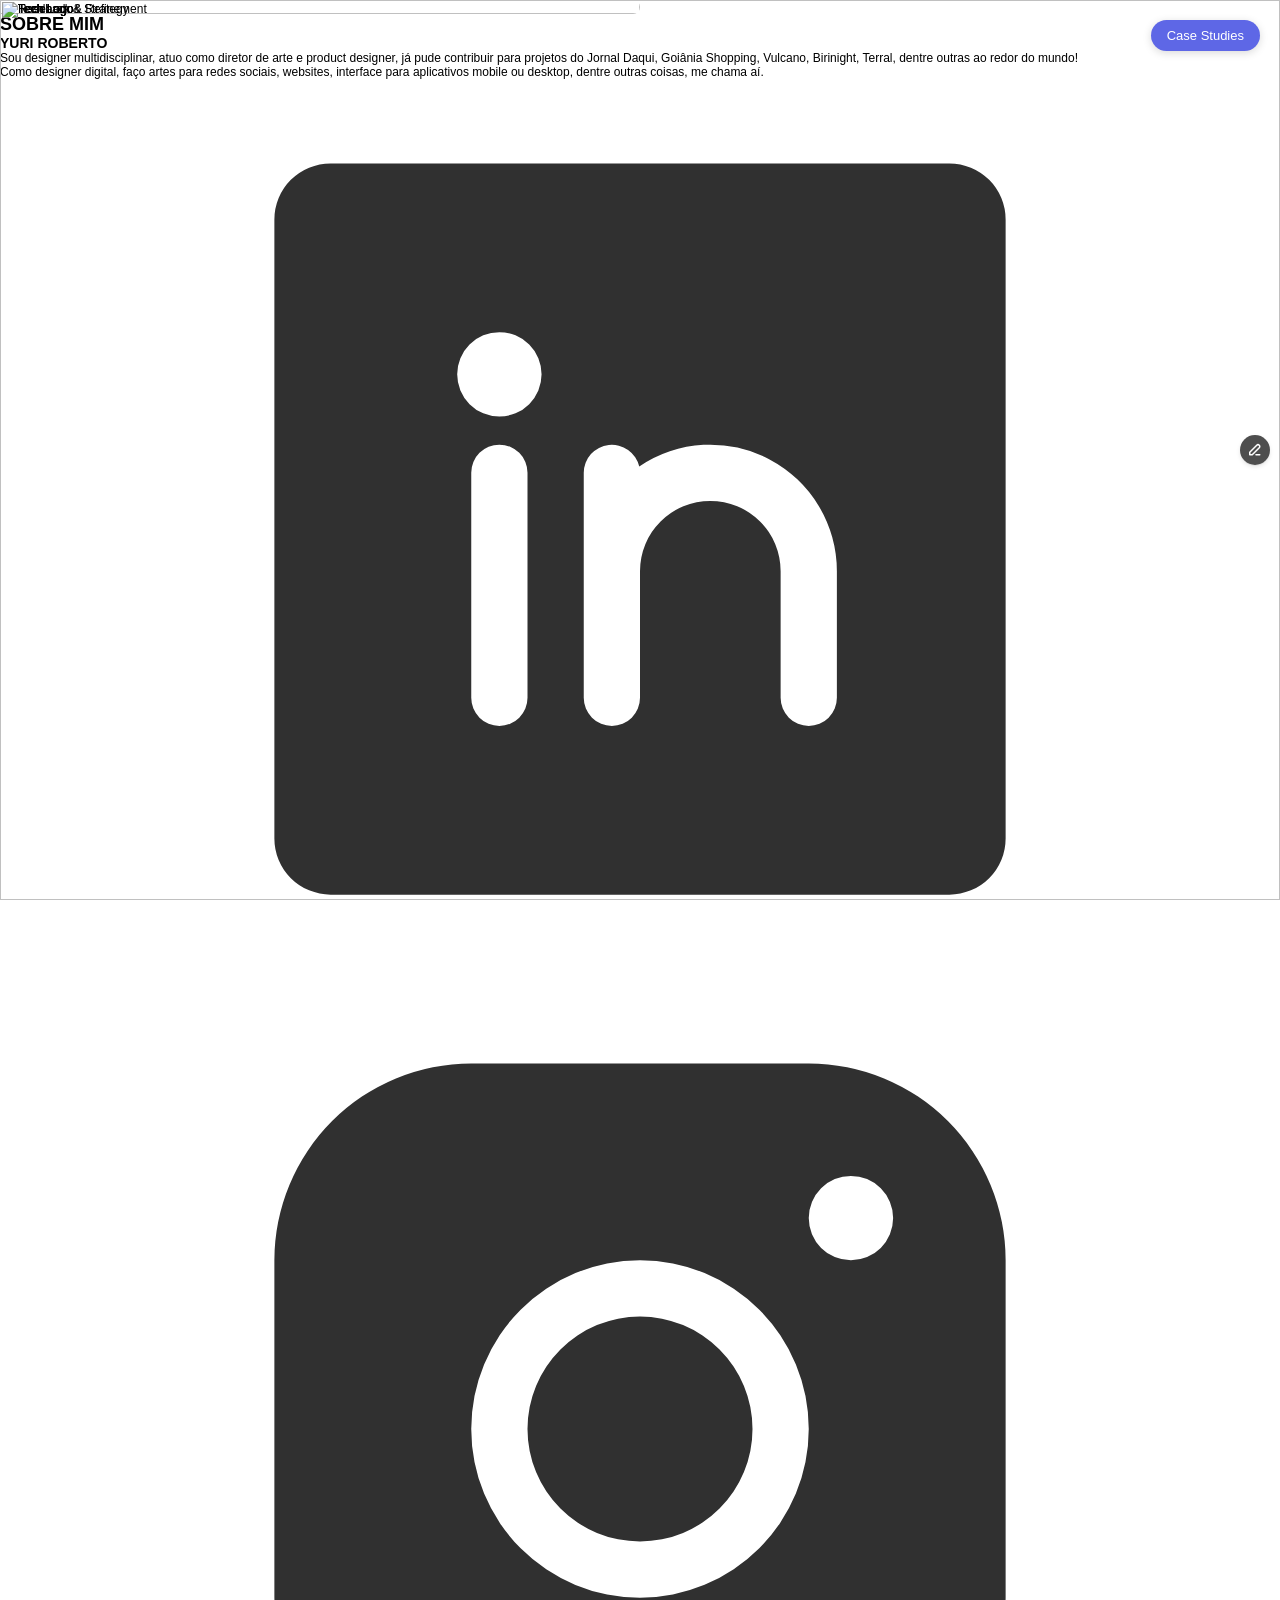
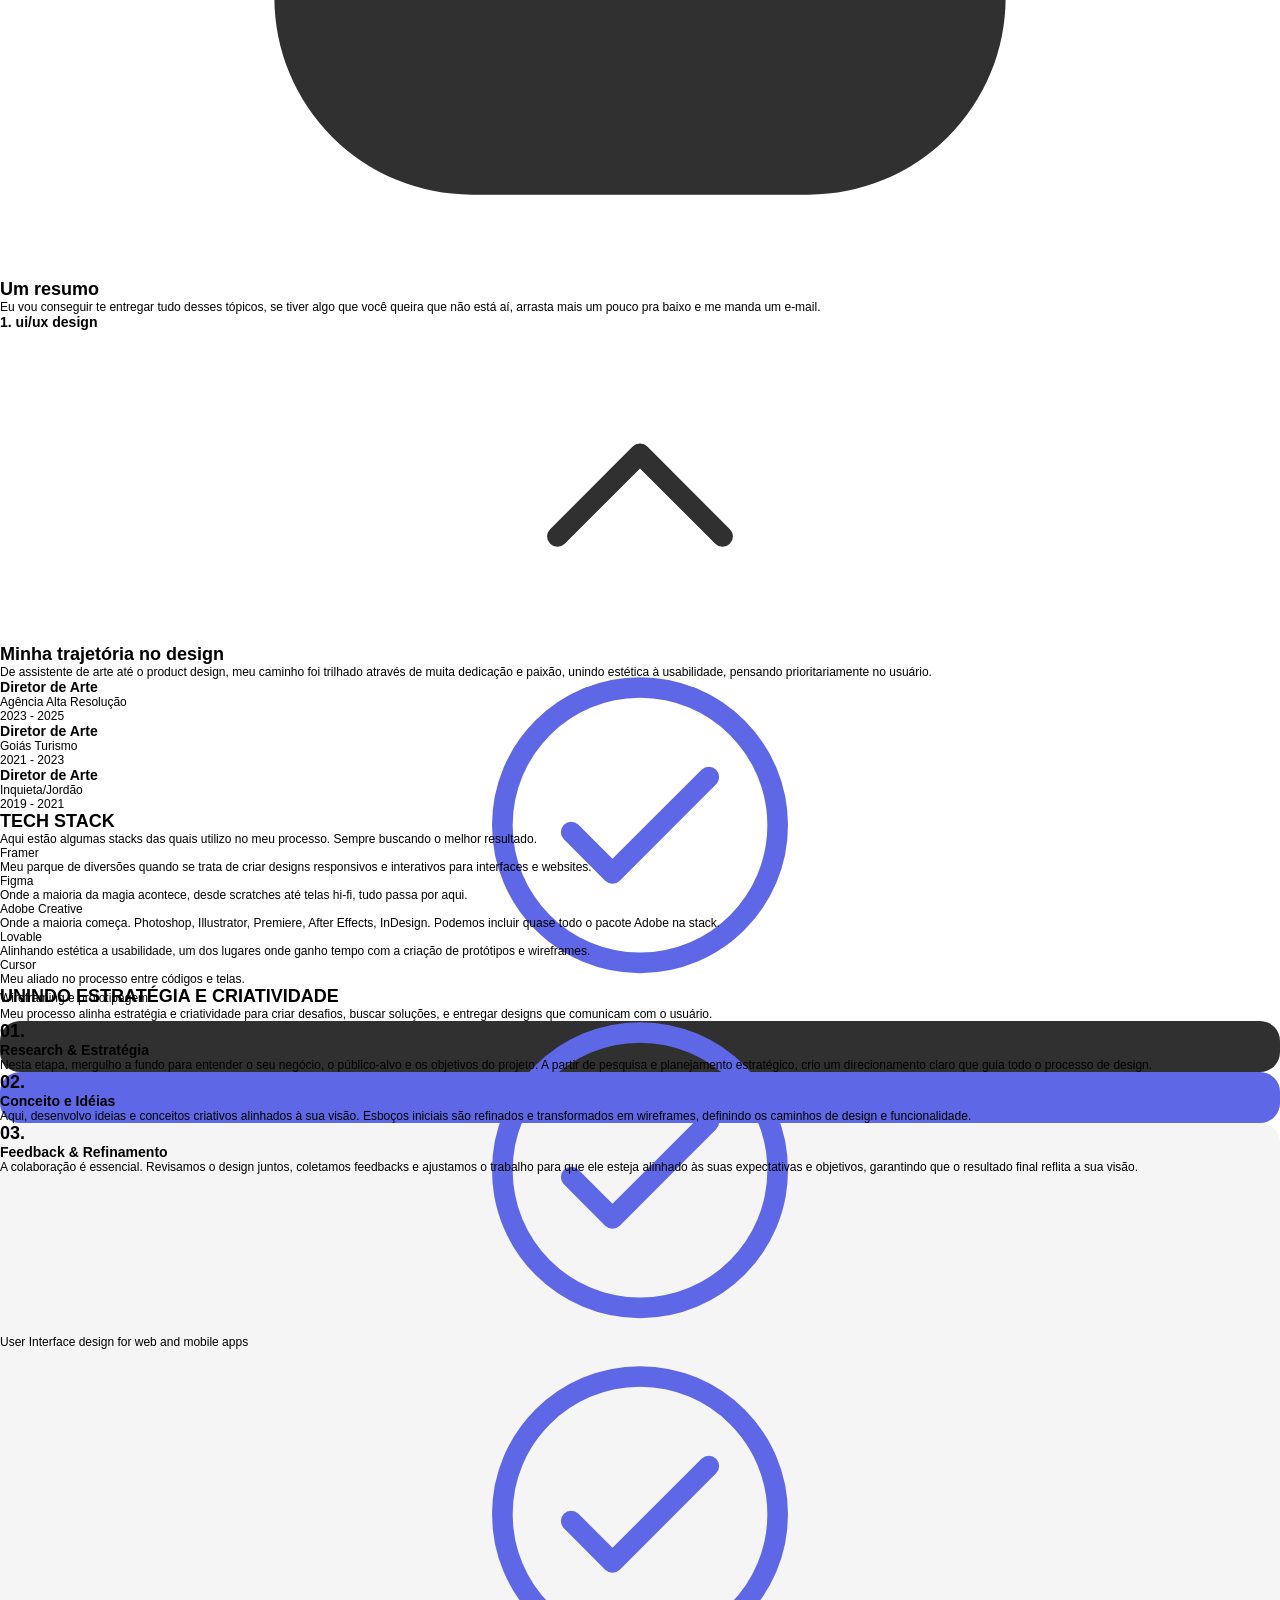
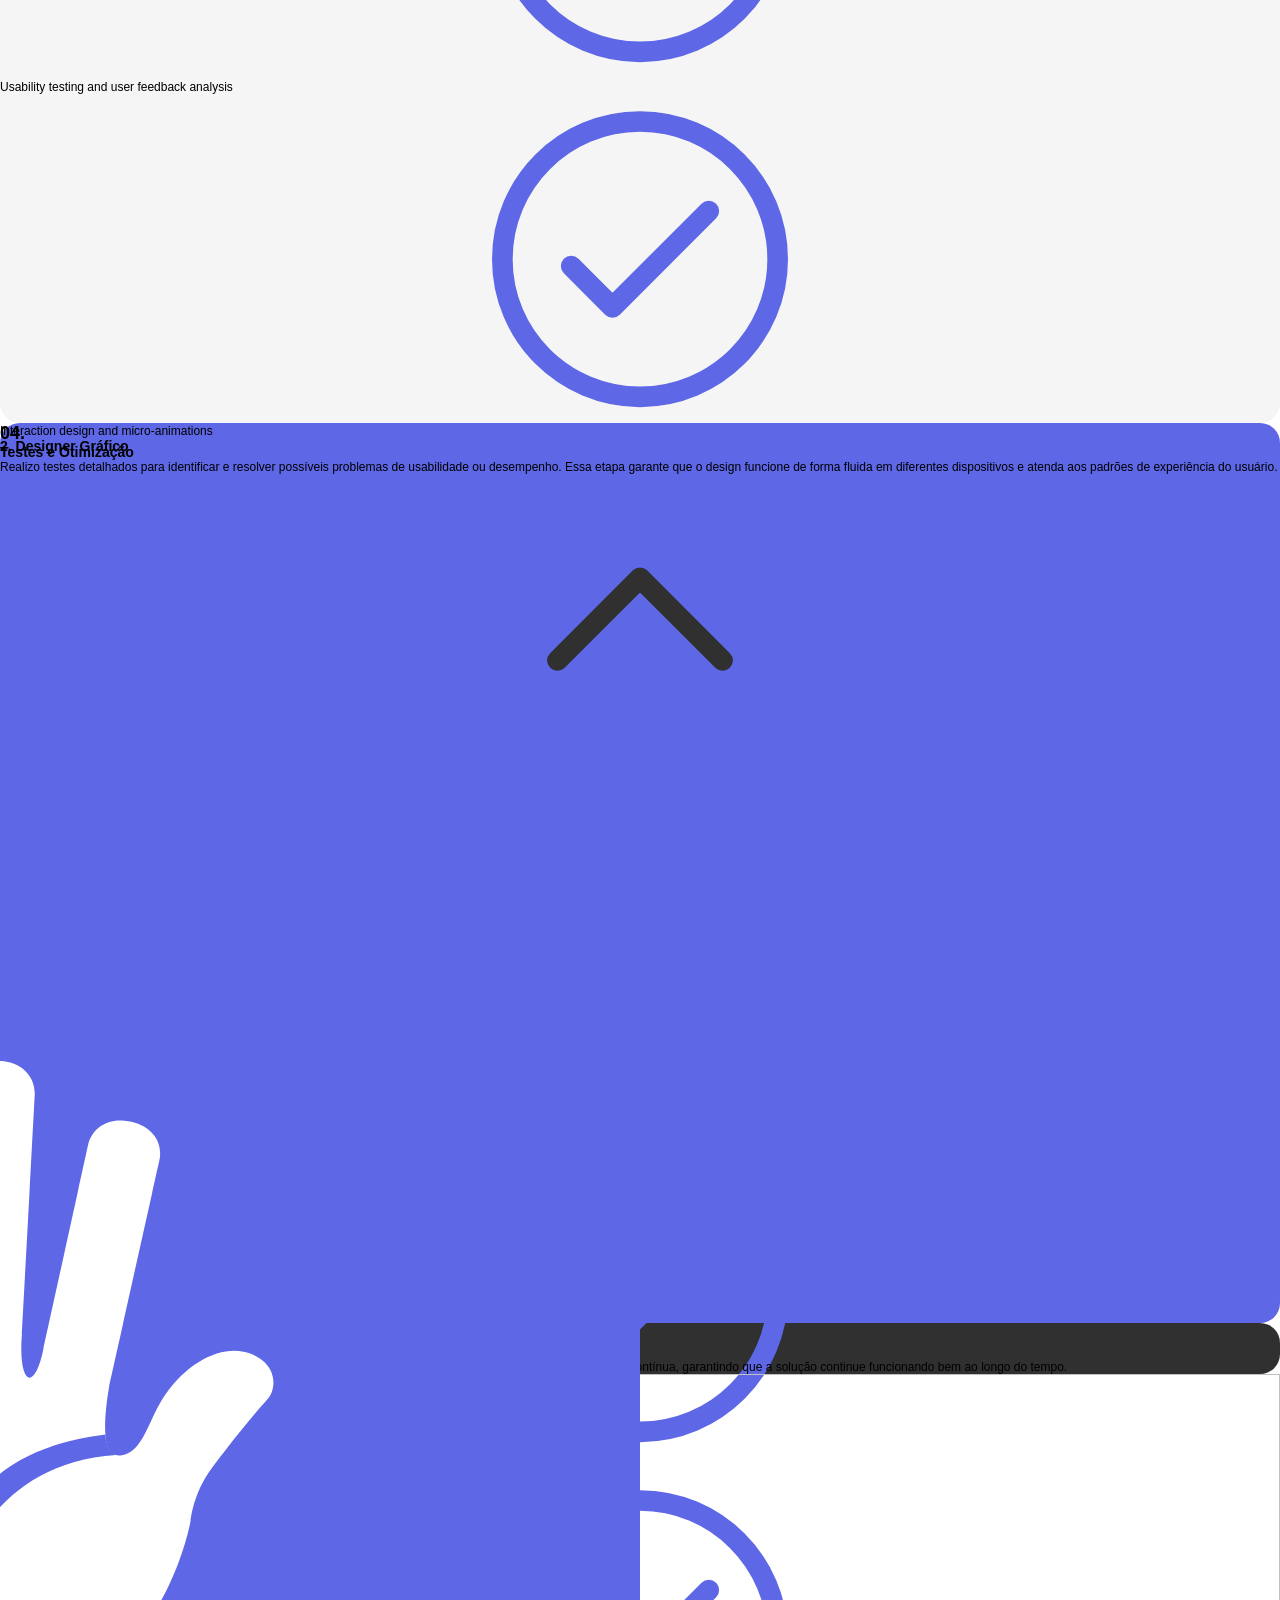
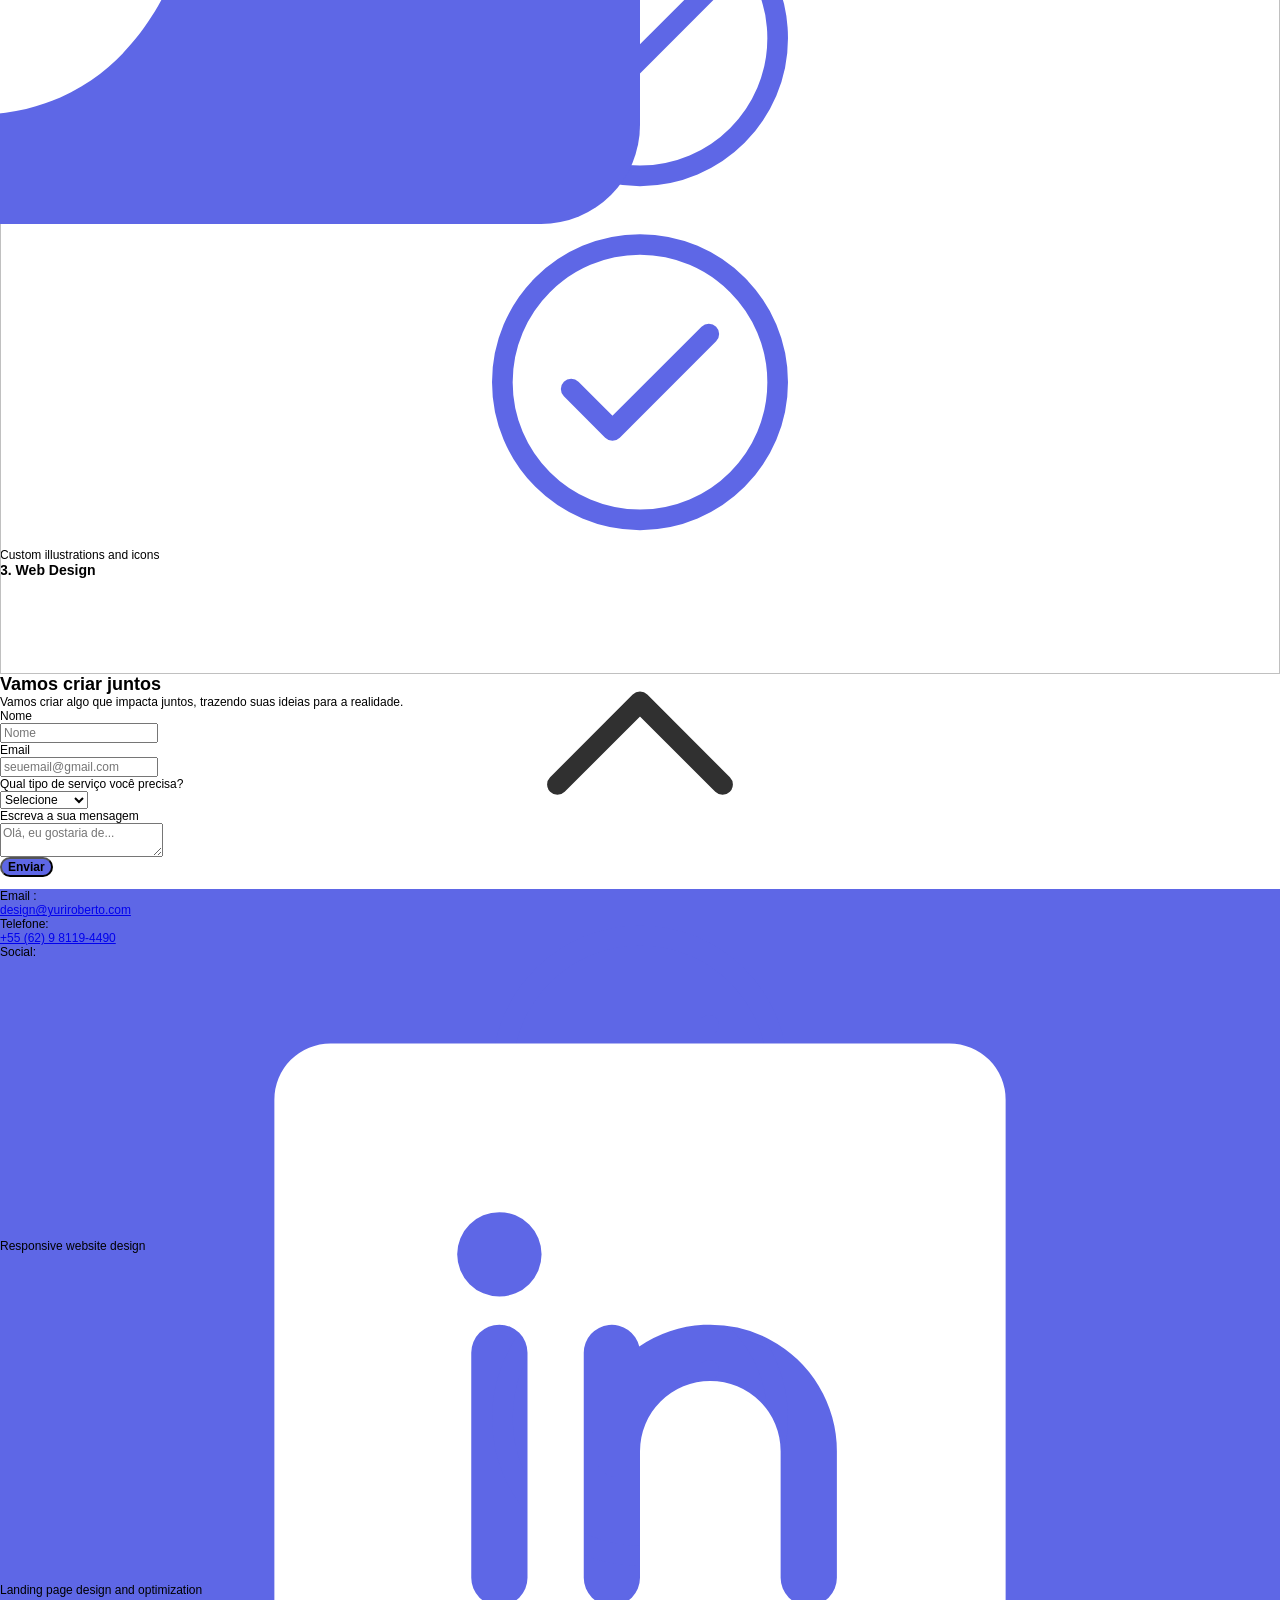
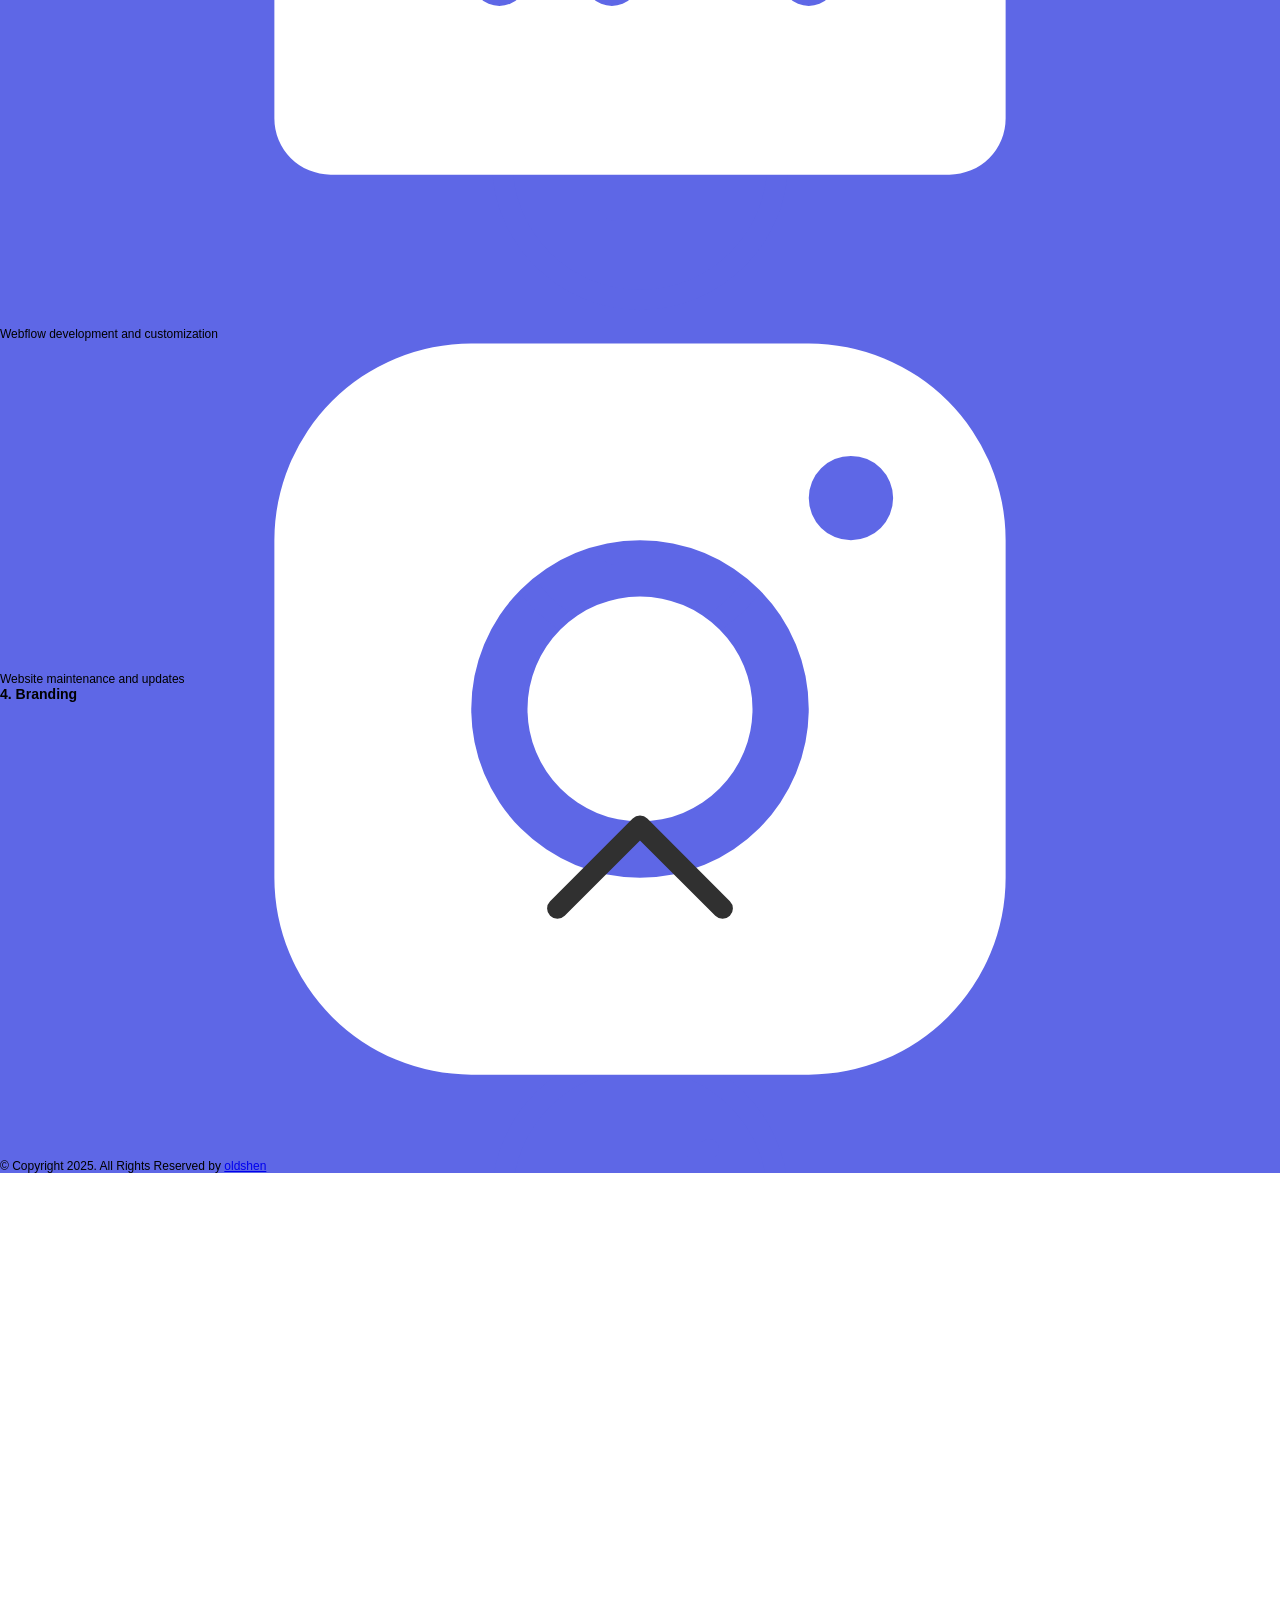
==== commit ecfd3840: "Add case-studies section with Promolandia case study" ====
--- a/about/index.html
+++ b/about/index.html
@@ -271,7 +271,7 @@
     clip-path: unset;
 }
 </style><script defer src="/_vercel/speed-insights/script.js"></script>
-<style>html,body{overflow:auto!important;height:auto!important}</style><script>window.addEventListener("wheel",function(e){if(e.defaultPrevented){window.scrollBy(0,e.deltaY)}},{passive:true})</script></head>
+<style>html,body{overflow:auto!important;height:auto!important}#__framer-badge-container{display:none!important}</style><script>window.addEventListener("wheel",function(e){if(e.defaultPrevented){window.scrollBy(0,e.deltaY)}},{passive:true})</script></head>
 <body>
 	<script async="" src="https://events.framer.com/script?v=2" data-fid="a37c4402be310ab6d0452001910b17e30c21a660f4caf5966383ce478f5589f0" data-no-nt=""></script>
 	<!-- Start of bodyStart -->
@@ -289,6 +289,7 @@
 	<link rel="modulepreload" fetchpriority="low" href="https://framerusercontent.com/sites/Sg6pRSm3rhgHcwEBT9mdY/react.DoHx1SX1.mjs"><link rel="modulepreload" fetchpriority="low" href="https://framerusercontent.com/sites/Sg6pRSm3rhgHcwEBT9mdY/rolldown-runtime.HIJuQoZM.mjs"><link rel="modulepreload" fetchpriority="low" href="https://framerusercontent.com/sites/Sg6pRSm3rhgHcwEBT9mdY/motion.D0kH3bKG.mjs"><link rel="modulepreload" fetchpriority="low" href="https://framerusercontent.com/sites/Sg6pRSm3rhgHcwEBT9mdY/framer.A8fKjFax.mjs"><link rel="modulepreload" fetchpriority="low" href="https://framerusercontent.com/sites/Sg6pRSm3rhgHcwEBT9mdY/shared-lib.CWBkUDZU.mjs"><link rel="modulepreload" fetchpriority="low" href="https://framerusercontent.com/sites/Sg6pRSm3rhgHcwEBT9mdY/JLWig38Pv.Bv2HhvbZ.mjs"><link rel="modulepreload" fetchpriority="low" href="https://framerusercontent.com/sites/Sg6pRSm3rhgHcwEBT9mdY/L1yEr8kIk.BeauLZKf.mjs"><script type="module" async="" data-framer-bundle="main" fetchpriority="low" src="https://framerusercontent.com/sites/Sg6pRSm3rhgHcwEBT9mdY/script_main.Bp3N3FWM.mjs"></script>
 	<!-- Start of bodyEnd -->
     
+    <a href="/case-studies" style="position:fixed;top:20px;right:20px;z-index:999999;font-family:Inter,sans-serif;font-size:13px;font-weight:500;padding:8px 16px;border-radius:20px;background:rgb(94,103,230);color:#fff;text-decoration:none;box-shadow:0 2px 8px rgba(0,0,0,0.15);">Case Studies</a>
     <!-- End of bodyEnd -->
 
 
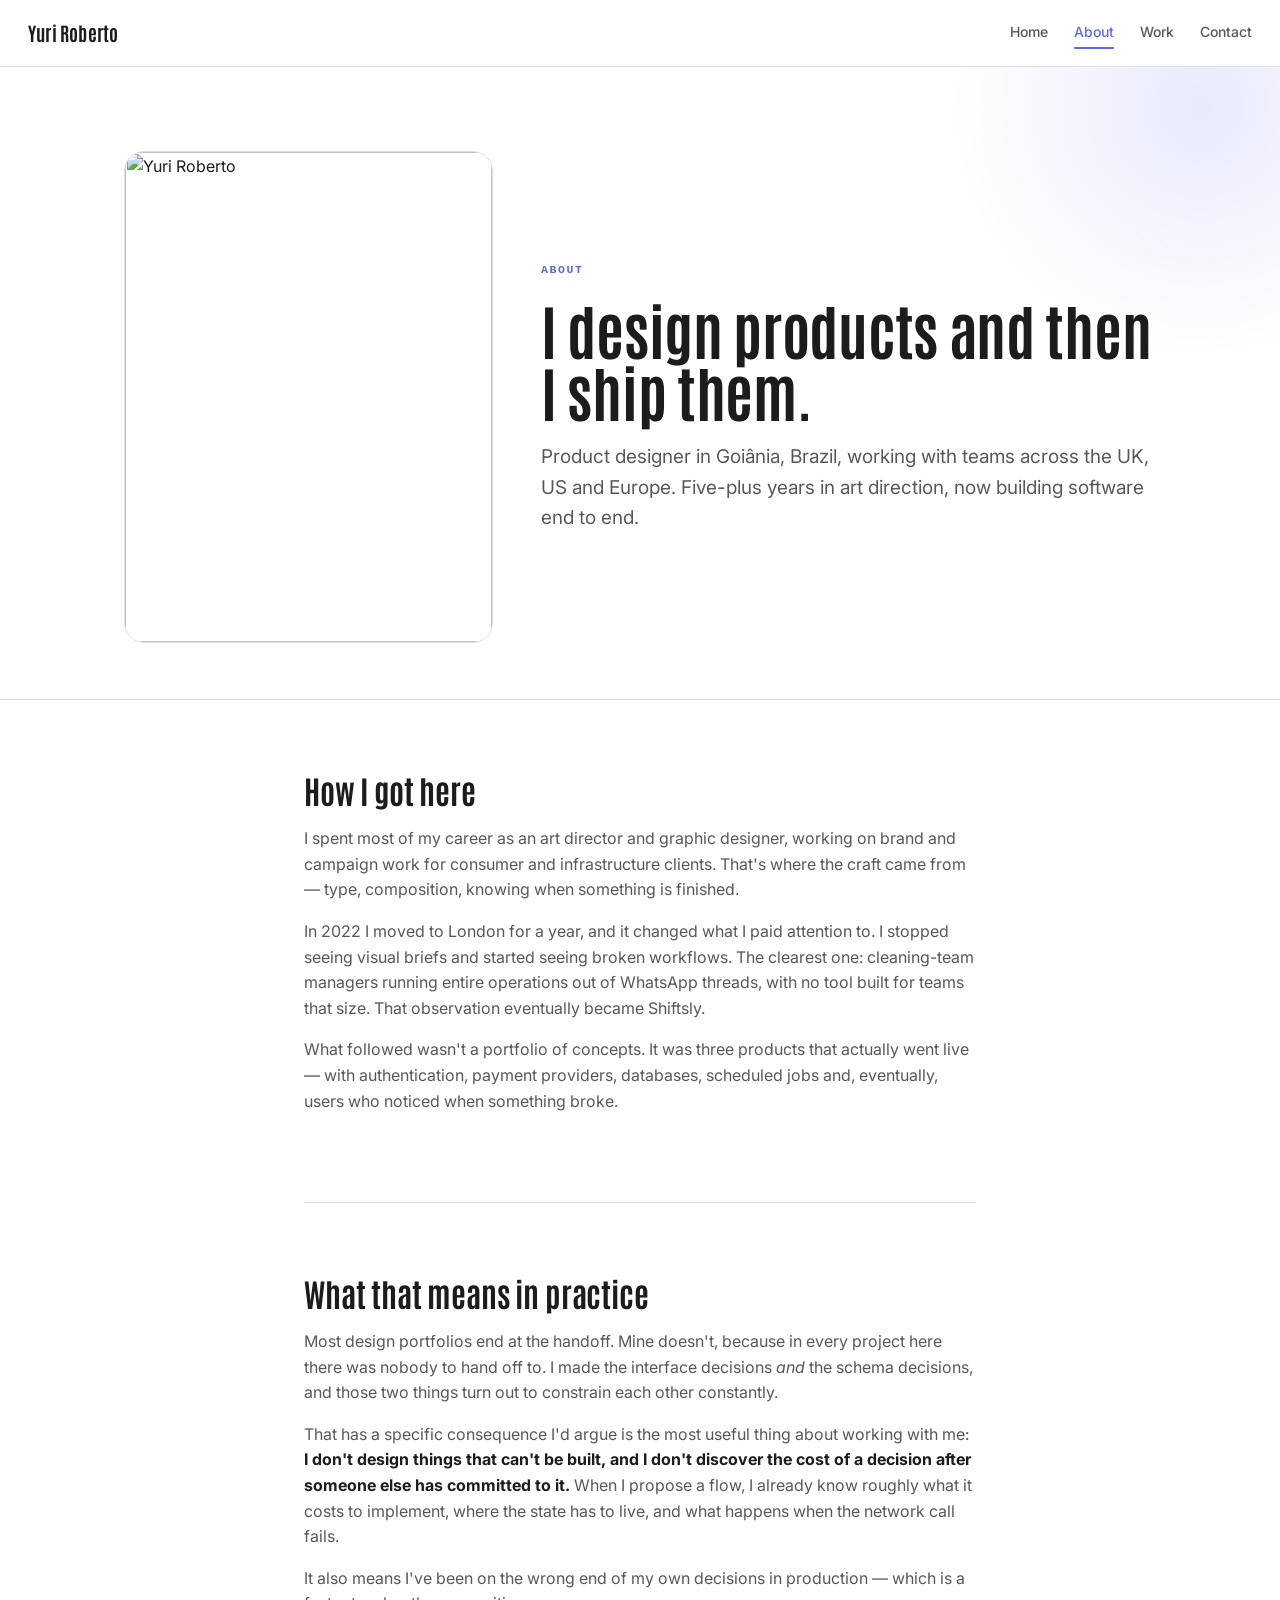
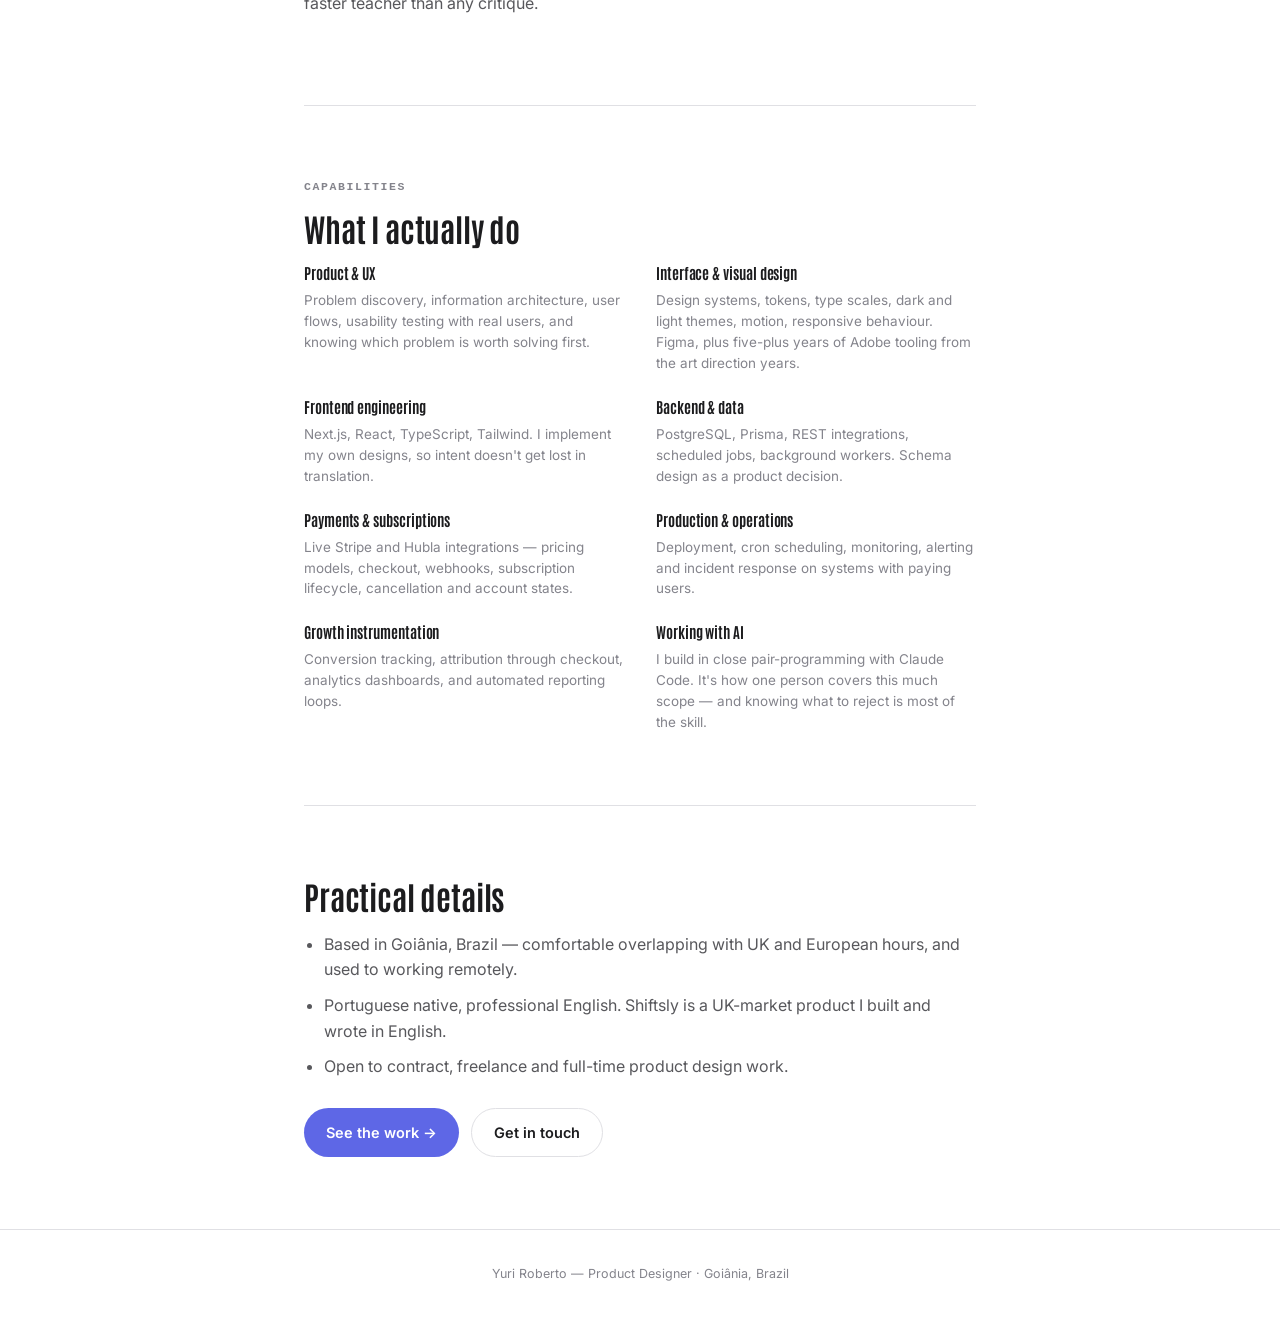
==== commit e91cb5ae: "Restructure portfolio around end-to-end product ownership Repositions the site from "designer in tra" ====
--- a/about/index.html
+++ b/about/index.html
@@ -1,296 +1,134 @@
-<html lang="en" data-redirect-timezone="1" class="lenis"><head>
-	<meta charset="utf-8">
-	
-	
-	<script>try{if(localStorage.getItem("__framer_force_showing_editorbar_since")){const n=document.createElement("link");n.rel = "modulepreload";n.href="";document.head.appendChild(n)}}catch(e){}</script><link rel="modulepreload" href="">
-	<!-- Start of headStart -->
-    
-    <!-- End of headStart -->
-	<meta name="viewport" content="width=device-width">
-	<meta name="generator" content="Framer 64adcc9">
-	<title>Yuri Roberto</title>
-    <meta name="description" content="Yuri Roberto - Designer Gráfico e UX/UI Design. ">
-    <meta name="framer-search-index" content="https://framerusercontent.com/sites/Sg6pRSm3rhgHcwEBT9mdY/searchIndex-4xAltlfcqEf4.json">
-    <meta name="framer-search-index-fallback" content="https://framerusercontent.com/sites/Sg6pRSm3rhgHcwEBT9mdY/searchIndex-AeqnhFkLapRh.json">
-    <link href="https://framerusercontent.com/images/eRcf2zzs9aXH1V6JlfILjVuc10.png" rel="icon" media="(prefers-color-scheme: light)">
-    <link href="https://framerusercontent.com/images/eRcf2zzs9aXH1V6JlfILjVuc10.png" rel="icon" media="(prefers-color-scheme: dark)">
-    <!-- Open Graph / Facebook -->
-    <meta property="og:type" content="website">
-    <meta property="og:title" content="Yuri Roberto">
-    <meta property="og:description" content="Yuri Roberto - Designer Gráfico e UX/UI Design. ">
-    <!-- Twitter -->
-    <meta name="twitter:card" content="summary_large_image">
-    <meta name="twitter:title" content="Yuri Roberto">
-    <meta name="twitter:description" content="Yuri Roberto - Designer Gráfico e UX/UI Design. ">
-	<style data-framer-css-ssr="">
-		html, body, #main {
-		margin: 0;
-		padding: 0;
-		box-sizing: border-box;
-	}
-	:root {
-		-webkit-font-smoothing: antialiased;
-		-moz-osx-font-smoothing: grayscale;
-	}
-	* {
-		box-sizing: border-box;
-		-webkit-font-smoothing: inherit;
-	}
-	h1, h2, h3, h4, h5, h6, p, figure {
-		margin: 0;
-	}
-		body, input, textarea, select, button { font-size: 12px; font-family: sans-serif; }
-		body { --token-a9f688eb-778b-4a71-929e-ebf8a014b4cf: rgb(48, 48, 48);--token-54672876-03f0-4dca-8fdb-32c421a5c4d1: rgb(94, 103, 230);--token-861b2ae9-dee3-4143-a255-6faa9a39d943: rgb(255, 255, 255);--token-4795dafb-4261-43d3-aa0c-b3831681376e: rgb(255, 255, 255);--token-a228d207-519c-4c30-ace3-fe8c17413ec0: rgb(218, 218, 218);--token-7d1fd828-621c-47fc-b270-6f2c2fff9ca2: rgb(143, 143, 143);--token-63c1aa9b-b60d-46e8-b1c7-6d9c05a923bd: rgb(255, 34, 68);--token-dd08076e-6859-4f97-84b7-c05dcc1e773f: rgba(255, 255, 255, 0.9);--token-621c2752-e263-492f-8440-f4105a55d3f1: rgb(218, 218, 218);--token-4baed98b-3751-4e60-b570-600a506f091e: rgb(11, 222, 102);--token-cb6b9558-1df0-4f97-98cb-2fe80cc3b90c: rgb(245, 245, 245);--token-37ca97ef-81c7-4731-ba05-2bafe1f2a4f5: rgb(0, 0, 0);--token-1e4a4a22-afd8-42f6-ae69-95001aaf48ae: rgb(143, 143, 143);--token-a3859f8f-41d4-4be1-a56e-27b66efaa3e1: rgba(255, 255, 255, 0);--token-ffb0ff11-cab3-40ad-af6c-69f4ede46c1e: rgb(0, 0, 0);--token-39a5a1be-d79a-43ee-a7a4-d32ef142beed: rgb(255, 255, 255); @supports (color: color(display-p3 1 1 1)) {  } }
-@media (prefers-color-scheme: dark) { body { --token-a9f688eb-778b-4a71-929e-ebf8a014b4cf: rgb(255, 255, 255);--token-54672876-03f0-4dca-8fdb-32c421a5c4d1: rgb(208, 255, 113);--token-861b2ae9-dee3-4143-a255-6faa9a39d943: rgb(48, 48, 48);--token-4795dafb-4261-43d3-aa0c-b3831681376e: rgb(26, 26, 27);--token-a228d207-519c-4c30-ace3-fe8c17413ec0: rgb(92, 92, 92);--token-7d1fd828-621c-47fc-b270-6f2c2fff9ca2: rgb(181, 181, 181);--token-dd08076e-6859-4f97-84b7-c05dcc1e773f: rgba(15, 15, 15, 0.9);--token-621c2752-e263-492f-8440-f4105a55d3f1: rgb(15, 15, 15);--token-cb6b9558-1df0-4f97-98cb-2fe80cc3b90c: rgb(51, 51, 51);--token-37ca97ef-81c7-4731-ba05-2bafe1f2a4f5: rgb(227, 175, 32);--token-1e4a4a22-afd8-42f6-ae69-95001aaf48ae: rgb(212, 212, 212);--token-a3859f8f-41d4-4be1-a56e-27b66efaa3e1: rgb(15, 15, 15); @supports (color: color(display-p3 1 1 1)) {  } } }
-		
-		@supports (z-index: calc(infinity)) {
-			#__framer-badge-container {
-				--infinity: infinity;
-			}
-		}
+<html lang="en">
+<head>
+<meta charset="utf-8">
+<meta name="viewport" content="width=device-width, initial-scale=1">
+<title>About — Yuri Roberto</title>
+<meta name="description" content="Yuri Roberto — product designer in Goiânia, Brazil. Art direction background, three products shipped to production solo.">
+<meta property="og:type" content="website">
+<meta property="og:title" content="About — Yuri Roberto">
+<meta property="og:description" content="Product designer in Goiânia, Brazil. Art direction background, three products shipped to production solo.">
+<meta property="og:url" content="https://yuriroberto.com/about">
+<meta name="twitter:card" content="summary_large_image">
+<meta name="twitter:title" content="About — Yuri Roberto">
+<meta name="twitter:description" content="Product designer in Goiânia, Brazil. Three products shipped to production solo.">
+<link href="https://framerusercontent.com/images/eRcf2zzs9aXH1V6JlfILjVuc10.png" rel="icon">
+<link rel="preconnect" href="https://fonts.googleapis.com">
+<link rel="preconnect" href="https://fonts.gstatic.com" crossorigin>
+<link href="https://fonts.googleapis.com/css2?family=Inter:wght@400;500;600;700&family=Antonio:wght@400;700&display=swap" rel="stylesheet">
+<link rel="stylesheet" href="/assets/site.css">
+<style>
+  .about-split {
+    display: grid;
+    grid-template-columns: 0.75fr 1.25fr;
+    gap: 48px;
+    align-items: center;
+  }
+  .about-photo {
+    border-radius: var(--radius-lg);
+    overflow: hidden;
+    border: 1px solid var(--border);
+    aspect-ratio: 3 / 4;
+  }
+  .about-photo img { width: 100%; height: 100%; object-fit: cover; display: block; }
+  @media (max-width: 780px) {
+    .about-split { grid-template-columns: 1fr; gap: 30px; }
+    .about-photo { max-width: 230px; }
+  }
+</style>
+</head>
+<body>
+<header class="site-header">
+  <a class="brand" href="/">Yuri Roberto</a>
+  <nav class="site-nav">
+    <a href="/">Home</a>
+    <a class="active" href="/about">About</a>
+    <a href="/projects">Work</a>
+    <a href="/#contact">Contact</a>
+  </nav>
+</header>
 
-		#__framer-badge-container {
-			position: fixed;
-			bottom: 0;
-			padding: 20px;
-			width: 100%;
-			display: flex;
-			justify-content: flex-end;
-			pointer-events: none;
-			z-index: calc(var(--infinity, 2147483647));
-		}
-		
-	</style>
-	<style data-framer-font-css="">/* latin-ext */
-@font-face {
-  font-family: 'Antonio';
-  font-style: normal;
-  font-weight: 400;
-  font-display: swap;
-  src: url(https://fonts.gstatic.com/s/antonio/v22/gNMEW3NwSYq_9WD3yHoiFbez.woff2) format('woff2');
-  unicode-range: U+0100-02BA, U+02BD-02C5, U+02C7-02CC, U+02CE-02D7, U+02DD-02FF, U+0304, U+0308, U+0329, U+1D00-1DBF, U+1E00-1E9F, U+1EF2-1EFF, U+2020, U+20A0-20AB, U+20AD-20C0, U+2113, U+2C60-2C7F, U+A720-A7FF;
-}
-/* latin */
-@font-face {
-  font-family: 'Antonio';
-  font-style: normal;
-  font-weight: 400;
-  font-display: swap;
-  src: url(https://fonts.gstatic.com/s/antonio/v22/gNMEW3NwSYq_9WD3yHQiFQ.woff2) format('woff2');
-  unicode-range: U+0000-00FF, U+0131, U+0152-0153, U+02BB-02BC, U+02C6, U+02DA, U+02DC, U+0304, U+0308, U+0329, U+2000-206F, U+20AC, U+2122, U+2191, U+2193, U+2212, U+2215, U+FEFF, U+FFFD;
-}
-/* latin-ext */
-@font-face {
-  font-family: 'Antonio';
-  font-style: normal;
-  font-weight: 700;
-  font-display: swap;
-  src: url(https://fonts.gstatic.com/s/antonio/v22/gNMEW3NwSYq_9WD3yHoiFbez.woff2) format('woff2');
-  unicode-range: U+0100-02BA, U+02BD-02C5, U+02C7-02CC, U+02CE-02D7, U+02DD-02FF, U+0304, U+0308, U+0329, U+1D00-1DBF, U+1E00-1E9F, U+1EF2-1EFF, U+2020, U+20A0-20AB, U+20AD-20C0, U+2113, U+2C60-2C7F, U+A720-A7FF;
-}
-/* latin */
-@font-face {
-  font-family: 'Antonio';
-  font-style: normal;
-  font-weight: 700;
-  font-display: swap;
-  src: url(https://fonts.gstatic.com/s/antonio/v22/gNMEW3NwSYq_9WD3yHQiFQ.woff2) format('woff2');
-  unicode-range: U+0000-00FF, U+0131, U+0152-0153, U+02BB-02BC, U+02C6, U+02DA, U+02DC, U+0304, U+0308, U+0329, U+2000-206F, U+20AC, U+2122, U+2191, U+2193, U+2212, U+2215, U+FEFF, U+FFFD;
-}
+<div class="page-hero">
+  <div class="wrap about-split">
+    <div class="about-photo">
+      <img src="https://framerusercontent.com/images/gpYCx6o6FQgATDY1nXkDfttSmc.jpeg?width=700" alt="Yuri Roberto">
+    </div>
+    <div>
+      <p class="eyebrow">About</p>
+      <h1>I design products and then I ship them.</h1>
+      <p class="lede">Product designer in Goiânia, Brazil, working with teams across the UK, US and Europe. Five-plus years in art direction, now building software end to end.</p>
+    </div>
+  </div>
+</div>
 
-@font-face { font-family: "Inter"; src: url("https://framerusercontent.com/assets/5vvr9Vy74if2I6bQbJvbw7SY1pQ.woff2"); font-display: swap; font-style: normal; font-weight: 400; unicode-range: U+0460-052F, U+1C80-1C88, U+20B4, U+2DE0-2DFF, U+A640-A69F, U+FE2E-FE2F }
-@font-face { font-family: "Inter"; src: url("https://framerusercontent.com/assets/EOr0mi4hNtlgWNn9if640EZzXCo.woff2"); font-display: swap; font-style: normal; font-weight: 400; unicode-range: U+0301, U+0400-045F, U+0490-0491, U+04B0-04B1, U+2116 }
-@font-face { font-family: "Inter"; src: url("https://framerusercontent.com/assets/Y9k9QrlZAqio88Klkmbd8VoMQc.woff2"); font-display: swap; font-style: normal; font-weight: 400; unicode-range: U+1F00-1FFF }
-@font-face { font-family: "Inter"; src: url("https://framerusercontent.com/assets/OYrD2tBIBPvoJXiIHnLoOXnY9M.woff2"); font-display: swap; font-style: normal; font-weight: 400; unicode-range: U+0370-03FF }
-@font-face { font-family: "Inter"; src: url("https://framerusercontent.com/assets/JeYwfuaPfZHQhEG8U5gtPDZ7WQ.woff2"); font-display: swap; font-style: normal; font-weight: 400; unicode-range: U+0100-024F, U+0259, U+1E00-1EFF, U+2020, U+20A0-20AB, U+20AD-20CF, U+2113, U+2C60-2C7F, U+A720-A7FF }
-@font-face { font-family: "Inter"; src: url("https://framerusercontent.com/assets/GrgcKwrN6d3Uz8EwcLHZxwEfC4.woff2"); font-display: swap; font-style: normal; font-weight: 400; unicode-range: U+0000-00FF, U+0131, U+0152-0153, U+02BB-02BC, U+02C6, U+02DA, U+02DC, U+2000-206F, U+2070, U+2074-207E, U+2080-208E, U+20AC, U+2122, U+2191, U+2193, U+2212, U+2215, U+FEFF, U+FFFD }
-@font-face { font-family: "Inter"; src: url("https://framerusercontent.com/assets/b6Y37FthZeALduNqHicBT6FutY.woff2"); font-display: swap; font-style: normal; font-weight: 400; unicode-range: U+0102-0103, U+0110-0111, U+0128-0129, U+0168-0169, U+01A0-01A1, U+01AF-01B0, U+1EA0-1EF9, U+20AB }
-@font-face { font-family: "Inter"; src: url("https://framerusercontent.com/assets/vQyevYAyHtARFwPqUzQGpnDs.woff2"); font-display: swap; font-style: normal; font-weight: 400; unicode-range: U+0000-00FF, U+0131, U+0152-0153, U+02BB-02BC, U+02C6, U+02DA, U+02DC, U+2000-206F, U+2074, U+20AC, U+2122, U+2191, U+2193, U+2212, U+2215, U+FEFF, U+FFFD }
-@font-face { font-family: "Inter"; src: url("https://framerusercontent.com/assets/DpPBYI0sL4fYLgAkX8KXOPVt7c.woff2"); font-display: swap; font-style: normal; font-weight: 700; unicode-range: U+0460-052F, U+1C80-1C88, U+20B4, U+2DE0-2DFF, U+A640-A69F, U+FE2E-FE2F }
-@font-face { font-family: "Inter"; src: url("https://framerusercontent.com/assets/4RAEQdEOrcnDkhHiiCbJOw92Lk.woff2"); font-display: swap; font-style: normal; font-weight: 700; unicode-range: U+0301, U+0400-045F, U+0490-0491, U+04B0-04B1, U+2116 }
-@font-face { font-family: "Inter"; src: url("https://framerusercontent.com/assets/1K3W8DizY3v4emK8Mb08YHxTbs.woff2"); font-display: swap; font-style: normal; font-weight: 700; unicode-range: U+1F00-1FFF }
-@font-face { font-family: "Inter"; src: url("https://framerusercontent.com/assets/tUSCtfYVM1I1IchuyCwz9gDdQ.woff2"); font-display: swap; font-style: normal; font-weight: 700; unicode-range: U+0370-03FF }
-@font-face { font-family: "Inter"; src: url("https://framerusercontent.com/assets/VgYFWiwsAC5OYxAycRXXvhze58.woff2"); font-display: swap; font-style: normal; font-weight: 700; unicode-range: U+0100-024F, U+0259, U+1E00-1EFF, U+2020, U+20A0-20AB, U+20AD-20CF, U+2113, U+2C60-2C7F, U+A720-A7FF }
-@font-face { font-family: "Inter"; src: url("https://framerusercontent.com/assets/DXD0Q7LSl7HEvDzucnyLnGBHM.woff2"); font-display: swap; font-style: normal; font-weight: 700; unicode-range: U+0000-00FF, U+0131, U+0152-0153, U+02BB-02BC, U+02C6, U+02DA, U+02DC, U+2000-206F, U+2074, U+20AC, U+2122, U+2191, U+2193, U+2212, U+2215, U+FEFF, U+FFFD }
-@font-face { font-family: "Inter"; src: url("https://framerusercontent.com/assets/GIryZETIX4IFypco5pYZONKhJIo.woff2"); font-display: swap; font-style: normal; font-weight: 700; unicode-range: U+0102-0103, U+0110-0111, U+0128-0129, U+0168-0169, U+01A0-01A1, U+01AF-01B0, U+1EA0-1EF9, U+20AB }
-@font-face { font-family: "Inter"; src: url("https://framerusercontent.com/assets/H89BbHkbHDzlxZzxi8uPzTsp90.woff2"); font-display: swap; font-style: italic; font-weight: 700; unicode-range: U+0460-052F, U+1C80-1C88, U+20B4, U+2DE0-2DFF, U+A640-A69F, U+FE2E-FE2F }
-@font-face { font-family: "Inter"; src: url("https://framerusercontent.com/assets/u6gJwDuwB143kpNK1T1MDKDWkMc.woff2"); font-display: swap; font-style: italic; font-weight: 700; unicode-range: U+0301, U+0400-045F, U+0490-0491, U+04B0-04B1, U+2116 }
-@font-face { font-family: "Inter"; src: url("https://framerusercontent.com/assets/43sJ6MfOPh1LCJt46OvyDuSbA6o.woff2"); font-display: swap; font-style: italic; font-weight: 700; unicode-range: U+1F00-1FFF }
-@font-face { font-family: "Inter"; src: url("https://framerusercontent.com/assets/wccHG0r4gBDAIRhfHiOlq6oEkqw.woff2"); font-display: swap; font-style: italic; font-weight: 700; unicode-range: U+0370-03FF }
-@font-face { font-family: "Inter"; src: url("https://framerusercontent.com/assets/WZ367JPwf9bRW6LdTHN8rXgSjw.woff2"); font-display: swap; font-style: italic; font-weight: 700; unicode-range: U+0100-024F, U+0259, U+1E00-1EFF, U+2020, U+20A0-20AB, U+20AD-20CF, U+2113, U+2C60-2C7F, U+A720-A7FF }
-@font-face { font-family: "Inter"; src: url("https://framerusercontent.com/assets/QxmhnWTzLtyjIiZcfaLIJ8EFBXU.woff2"); font-display: swap; font-style: italic; font-weight: 700; unicode-range: U+0000-00FF, U+0131, U+0152-0153, U+02BB-02BC, U+02C6, U+02DA, U+02DC, U+2000-206F, U+2074, U+20AC, U+2122, U+2191, U+2193, U+2212, U+2215, U+FEFF, U+FFFD }
-@font-face { font-family: "Inter"; src: url("https://framerusercontent.com/assets/2A4Xx7CngadFGlVV4xrO06OBHY.woff2"); font-display: swap; font-style: italic; font-weight: 700; unicode-range: U+0102-0103, U+0110-0111, U+0128-0129, U+0168-0169, U+01A0-01A1, U+01AF-01B0, U+1EA0-1EF9, U+20AB }
-@font-face { font-family: "Inter"; src: url("https://framerusercontent.com/assets/CfMzU8w2e7tHgF4T4rATMPuWosA.woff2"); font-display: swap; font-style: italic; font-weight: 400; unicode-range: U+0460-052F, U+1C80-1C88, U+20B4, U+2DE0-2DFF, U+A640-A69F, U+FE2E-FE2F }
-@font-face { font-family: "Inter"; src: url("https://framerusercontent.com/assets/867QObYax8ANsfX4TGEVU9YiCM.woff2"); font-display: swap; font-style: italic; font-weight: 400; unicode-range: U+0301, U+0400-045F, U+0490-0491, U+04B0-04B1, U+2116 }
-@font-face { font-family: "Inter"; src: url("https://framerusercontent.com/assets/Oyn2ZbENFdnW7mt2Lzjk1h9Zb9k.woff2"); font-display: swap; font-style: italic; font-weight: 400; unicode-range: U+1F00-1FFF }
-@font-face { font-family: "Inter"; src: url("https://framerusercontent.com/assets/cdAe8hgZ1cMyLu9g005pAW3xMo.woff2"); font-display: swap; font-style: italic; font-weight: 400; unicode-range: U+0370-03FF }
-@font-face { font-family: "Inter"; src: url("https://framerusercontent.com/assets/DOfvtmE1UplCq161m6Hj8CSQYg.woff2"); font-display: swap; font-style: italic; font-weight: 400; unicode-range: U+0100-024F, U+0259, U+1E00-1EFF, U+2020, U+20A0-20AB, U+20AD-20CF, U+2113, U+2C60-2C7F, U+A720-A7FF }
-@font-face { font-family: "Inter"; src: url("https://framerusercontent.com/assets/vFzuJY0c65av44uhEKB6vyjFMg.woff2"); font-display: swap; font-style: italic; font-weight: 400; unicode-range: U+0000-00FF, U+0131, U+0152-0153, U+02BB-02BC, U+02C6, U+02DA, U+02DC, U+2000-206F, U+2074, U+20AC, U+2122, U+2191, U+2193, U+2212, U+2215, U+FEFF, U+FFFD }
-@font-face { font-family: "Inter"; src: url("https://framerusercontent.com/assets/tKtBcDnBMevsEEJKdNGhhkLzYo.woff2"); font-display: swap; font-style: italic; font-weight: 400; unicode-range: U+0102-0103, U+0110-0111, U+0128-0129, U+0168-0169, U+01A0-01A1, U+01AF-01B0, U+1EA0-1EF9, U+20AB }
-@font-face { font-family: "Inter"; src: url("https://framerusercontent.com/assets/BkDpl4ghaqvMi1btKFyG2tdbec.woff2"); font-display: swap; font-style: normal; font-weight: 300; unicode-range: U+0460-052F, U+1C80-1C88, U+20B4, U+2DE0-2DFF, U+A640-A69F, U+FE2E-FE2F }
-@font-face { font-family: "Inter"; src: url("https://framerusercontent.com/assets/zAMK70AQRFSShJgUiaR5IiIhgzk.woff2"); font-display: swap; font-style: normal; font-weight: 300; unicode-range: U+0301, U+0400-045F, U+0490-0491, U+04B0-04B1, U+2116 }
-@font-face { font-family: "Inter"; src: url("https://framerusercontent.com/assets/IETjvc5qzUaRoaruDpPSwCUM8.woff2"); font-display: swap; font-style: normal; font-weight: 300; unicode-range: U+1F00-1FFF }
-@font-face { font-family: "Inter"; src: url("https://framerusercontent.com/assets/oLCoaT3ioA0fHdJnWR9W6k7NY.woff2"); font-display: swap; font-style: normal; font-weight: 300; unicode-range: U+0370-03FF }
-@font-face { font-family: "Inter"; src: url("https://framerusercontent.com/assets/Sj0PCHQSBjFmEp6NBWg6FNaKc.woff2"); font-display: swap; font-style: normal; font-weight: 300; unicode-range: U+0100-024F, U+0259, U+1E00-1EFF, U+2020, U+20A0-20AB, U+20AD-20CF, U+2113, U+2C60-2C7F, U+A720-A7FF }
-@font-face { font-family: "Inter"; src: url("https://framerusercontent.com/assets/v2q8JTTTs7McDMSEhnxAIBqd0.woff2"); font-display: swap; font-style: normal; font-weight: 300; unicode-range: U+0000-00FF, U+0131, U+0152-0153, U+02BB-02BC, U+02C6, U+02DA, U+02DC, U+2000-206F, U+2074, U+20AC, U+2122, U+2191, U+2193, U+2212, U+2215, U+FEFF, U+FFFD }
-@font-face { font-family: "Inter"; src: url("https://framerusercontent.com/assets/H4TfENUY1rh8R9UaSD6vngjJP3M.woff2"); font-display: swap; font-style: normal; font-weight: 300; unicode-range: U+0102-0103, U+0110-0111, U+0128-0129, U+0168-0169, U+01A0-01A1, U+01AF-01B0, U+1EA0-1EF9, U+20AB }
-@font-face { font-family: "Inter"; src: url("https://framerusercontent.com/assets/YYB6GZmCWnZq3RWZOghuZIOxQY.woff2"); font-display: swap; font-style: italic; font-weight: 300; unicode-range: U+0460-052F, U+1C80-1C88, U+20B4, U+2DE0-2DFF, U+A640-A69F, U+FE2E-FE2F }
-@font-face { font-family: "Inter"; src: url("https://framerusercontent.com/assets/miJTzODdiyIr3tRo9KEoqXXk2PM.woff2"); font-display: swap; font-style: italic; font-weight: 300; unicode-range: U+0301, U+0400-045F, U+0490-0491, U+04B0-04B1, U+2116 }
-@font-face { font-family: "Inter"; src: url("https://framerusercontent.com/assets/6ZMhcggRFfEfbf7lncCpaUbA.woff2"); font-display: swap; font-style: italic; font-weight: 300; unicode-range: U+1F00-1FFF }
-@font-face { font-family: "Inter"; src: url("https://framerusercontent.com/assets/8sCN6PGUr4I8q5hC5twAXfcwqV0.woff2"); font-display: swap; font-style: italic; font-weight: 300; unicode-range: U+0370-03FF }
-@font-face { font-family: "Inter"; src: url("https://framerusercontent.com/assets/aUYDUTztS7anQw5JuwCncXeLOBY.woff2"); font-display: swap; font-style: italic; font-weight: 300; unicode-range: U+0100-024F, U+0259, U+1E00-1EFF, U+2020, U+20A0-20AB, U+20AD-20CF, U+2113, U+2C60-2C7F, U+A720-A7FF }
-@font-face { font-family: "Inter"; src: url("https://framerusercontent.com/assets/5mDAOkC5Wpzo7NkuE9oYfqlY2u4.woff2"); font-display: swap; font-style: italic; font-weight: 300; unicode-range: U+0000-00FF, U+0131, U+0152-0153, U+02BB-02BC, U+02C6, U+02DA, U+02DC, U+2000-206F, U+2074, U+20AC, U+2122, U+2191, U+2193, U+2212, U+2215, U+FEFF, U+FFFD }
-@font-face { font-family: "Inter"; src: url("https://framerusercontent.com/assets/yDiPvYxioBHsicnYxpPW35WQmx8.woff2"); font-display: swap; font-style: italic; font-weight: 300; unicode-range: U+0102-0103, U+0110-0111, U+0128-0129, U+0168-0169, U+01A0-01A1, U+01AF-01B0, U+1EA0-1EF9, U+20AB }
-@font-face { font-family: "Inter"; src: url("https://framerusercontent.com/assets/hyOgCu0Xnghbimh0pE8QTvtt2AU.woff2"); font-display: swap; font-style: normal; font-weight: 600; unicode-range: U+0460-052F, U+1C80-1C88, U+20B4, U+2DE0-2DFF, U+A640-A69F, U+FE2E-FE2F }
-@font-face { font-family: "Inter"; src: url("https://framerusercontent.com/assets/NeGmSOXrPBfEFIy5YZeHq17LEDA.woff2"); font-display: swap; font-style: normal; font-weight: 600; unicode-range: U+0301, U+0400-045F, U+0490-0491, U+04B0-04B1, U+2116 }
-@font-face { font-family: "Inter"; src: url("https://framerusercontent.com/assets/oYaAX5himiTPYuN8vLWnqBbfD2s.woff2"); font-display: swap; font-style: normal; font-weight: 600; unicode-range: U+1F00-1FFF }
-@font-face { font-family: "Inter"; src: url("https://framerusercontent.com/assets/lEJLP4R0yuCaMCjSXYHtJw72M.woff2"); font-display: swap; font-style: normal; font-weight: 600; unicode-range: U+0370-03FF }
-@font-face { font-family: "Inter"; src: url("https://framerusercontent.com/assets/cRJyLNuTJR5jbyKzGi33wU9cqIQ.woff2"); font-display: swap; font-style: normal; font-weight: 600; unicode-range: U+0100-024F, U+0259, U+1E00-1EFF, U+2020, U+20A0-20AB, U+20AD-20CF, U+2113, U+2C60-2C7F, U+A720-A7FF }
-@font-face { font-family: "Inter"; src: url("https://framerusercontent.com/assets/1ZFS7N918ojhhd0nQWdj3jz4w.woff2"); font-display: swap; font-style: normal; font-weight: 600; unicode-range: U+0000-00FF, U+0131, U+0152-0153, U+02BB-02BC, U+02C6, U+02DA, U+02DC, U+2000-206F, U+2074, U+20AC, U+2122, U+2191, U+2193, U+2212, U+2215, U+FEFF, U+FFFD }
-@font-face { font-family: "Inter"; src: url("https://framerusercontent.com/assets/A0Wcc7NgXMjUuFdquHDrIZpzZw0.woff2"); font-display: swap; font-style: normal; font-weight: 600; unicode-range: U+0102-0103, U+0110-0111, U+0128-0129, U+0168-0169, U+01A0-01A1, U+01AF-01B0, U+1EA0-1EF9, U+20AB }
-@font-face { font-family: "Inter"; src: url("https://framerusercontent.com/assets/vxBnBhH8768IFAXAb4Qf6wQHKs.woff2"); font-display: swap; font-style: italic; font-weight: 600; unicode-range: U+0460-052F, U+1C80-1C88, U+20B4, U+2DE0-2DFF, U+A640-A69F, U+FE2E-FE2F }
-@font-face { font-family: "Inter"; src: url("https://framerusercontent.com/assets/zSsEuoJdh8mcFVk976C05ZfQr8.woff2"); font-display: swap; font-style: italic; font-weight: 600; unicode-range: U+0301, U+0400-045F, U+0490-0491, U+04B0-04B1, U+2116 }
-@font-face { font-family: "Inter"; src: url("https://framerusercontent.com/assets/b8ezwLrN7h2AUoPEENcsTMVJ0.woff2"); font-display: swap; font-style: italic; font-weight: 600; unicode-range: U+1F00-1FFF }
-@font-face { font-family: "Inter"; src: url("https://framerusercontent.com/assets/mvNEIBLyHbscgHtwfsByjXUz3XY.woff2"); font-display: swap; font-style: italic; font-weight: 600; unicode-range: U+0370-03FF }
-@font-face { font-family: "Inter"; src: url("https://framerusercontent.com/assets/6FI2EneKzM3qBy5foOZXey7coCA.woff2"); font-display: swap; font-style: italic; font-weight: 600; unicode-range: U+0100-024F, U+0259, U+1E00-1EFF, U+2020, U+20A0-20AB, U+20AD-20CF, U+2113, U+2C60-2C7F, U+A720-A7FF }
-@font-face { font-family: "Inter"; src: url("https://framerusercontent.com/assets/qrVgiXNd6RuQjETYQiVQ9nqCk.woff2"); font-display: swap; font-style: italic; font-weight: 600; unicode-range: U+0000-00FF, U+0131, U+0152-0153, U+02BB-02BC, U+02C6, U+02DA, U+02DC, U+2000-206F, U+2074, U+20AC, U+2122, U+2191, U+2193, U+2212, U+2215, U+FEFF, U+FFFD }
-@font-face { font-family: "Inter"; src: url("https://framerusercontent.com/assets/NHHeAKJVP0ZWHk5YZnQQChIsBM.woff2"); font-display: swap; font-style: italic; font-weight: 600; unicode-range: U+0102-0103, U+0110-0111, U+0128-0129, U+0168-0169, U+01A0-01A1, U+01AF-01B0, U+1EA0-1EF9, U+20AB }
-@font-face { font-family: "Inter"; src: url("https://framerusercontent.com/assets/aqiiD4LUKkKzXdjGL5UzHq8bo5w.woff2"); font-display: swap; font-style: normal; font-weight: 300; unicode-range: U+0000-00FF, U+0131, U+0152-0153, U+02BB-02BC, U+02C6, U+02DA, U+02DC, U+2000-206F, U+2070, U+2074-207E, U+2080-208E, U+20AC, U+2122, U+2191, U+2193, U+2212, U+2215, U+FEFF, U+FFFD }
-@font-face { font-family: "Antonio Placeholder"; src: local("Arial"); ascent-override: 137.73%; descent-override: 16.60%; line-gap-override: 0.00%; size-adjust: 83.85% }
-@font-face { font-family: "Inter Placeholder"; src: local("Arial"); ascent-override: 89.79%; descent-override: 22.36%; line-gap-override: 0.00%; size-adjust: 107.89% }</style>
-	<link href="https://fonts.gstatic.com" rel="preconnect" crossorigin="">
-	<!-- Start of headEnd -->
-    
-    <!-- End of headEnd -->
-<style type="text/css" data-framer-css="true"></style><meta name="robots" content="max-image-preview:large"><style>
-#__framer-editorbar-container {
-    align-items: center;
-    display: flex;
-    gap: 8px;
-    position: fixed;
-    z-index: calc(2147483647);
-    width: max-content;
-    cursor: pointer;
-}
+<div class="wrap-read">
 
-#__framer-editorbar-label {
-    background-color: #111;
-    border-radius: 8px;
-    font-family: "Inter", "Inter-Regular", system-ui, Arial, sans-serif;
-    font-size: 12px;
-    height: fit-content;
-    opacity: 0;
-    padding: 4px 8px;
-    transition: opacity 0.4s ease-out;
-    font-weight: 500;
-    flex-shrink: 0;
-    position: fixed;
-    width: max-content;
-    pointer-events: none;
-    user-select: none;
-}
+  <section class="prose">
+    <h2>How I got here</h2>
+    <p>I spent most of my career as an art director and graphic designer, working on brand and campaign work for consumer and infrastructure clients. That's where the craft came from — type, composition, knowing when something is finished.</p>
+    <p>In 2022 I moved to London for a year, and it changed what I paid attention to. I stopped seeing visual briefs and started seeing broken workflows. The clearest one: cleaning-team managers running entire operations out of WhatsApp threads, with no tool built for teams that size. That observation eventually became Shiftsly.</p>
+    <p>What followed wasn't a portfolio of concepts. It was three products that actually went live — with authentication, payment providers, databases, scheduled jobs and, eventually, users who noticed when something broke.</p>
+  </section>
 
-#__framer-editorbar-button {
-    all: unset;
-    align-items: center;
-    border-radius: 15px;
-    display: flex;
-    height: 30px;
-    justify-content: center;
-    width: 30px;
-    flex-shrink: 0;
-}
+  <section class="prose">
+    <h2>What that means in practice</h2>
+    <p>Most design portfolios end at the handoff. Mine doesn't, because in every project here there was nobody to hand off to. I made the interface decisions <em>and</em> the schema decisions, and those two things turn out to constrain each other constantly.</p>
+    <p>That has a specific consequence I'd argue is the most useful thing about working with me: <strong>I don't design things that can't be built, and I don't discover the cost of a decision after someone else has committed to it.</strong> When I propose a flow, I already know roughly what it costs to implement, where the state has to live, and what happens when the network call fails.</p>
+    <p>It also means I've been on the wrong end of my own decisions in production — which is a faster teacher than any critique.</p>
+  </section>
 
-#__framer-editorbar-label.__framer-editorbar-button-tooltip-visible {
-    opacity: 1;
-}
+  <section>
+    <p class="section-label">Capabilities</p>
+    <h2>What I actually do</h2>
+    <div class="cap-grid">
+      <div class="cap">
+        <h3>Product &amp; UX</h3>
+        <p>Problem discovery, information architecture, user flows, usability testing with real users, and knowing which problem is worth solving first.</p>
+      </div>
+      <div class="cap">
+        <h3>Interface &amp; visual design</h3>
+        <p>Design systems, tokens, type scales, dark and light themes, motion, responsive behaviour. Figma, plus five-plus years of Adobe tooling from the art direction years.</p>
+      </div>
+      <div class="cap">
+        <h3>Frontend engineering</h3>
+        <p>Next.js, React, TypeScript, Tailwind. I implement my own designs, so intent doesn't get lost in translation.</p>
+      </div>
+      <div class="cap">
+        <h3>Backend &amp; data</h3>
+        <p>PostgreSQL, Prisma, REST integrations, scheduled jobs, background workers. Schema design as a product decision.</p>
+      </div>
+      <div class="cap">
+        <h3>Payments &amp; subscriptions</h3>
+        <p>Live Stripe and Hubla integrations — pricing models, checkout, webhooks, subscription lifecycle, cancellation and account states.</p>
+      </div>
+      <div class="cap">
+        <h3>Production &amp; operations</h3>
+        <p>Deployment, cron scheduling, monitoring, alerting and incident response on systems with paying users.</p>
+      </div>
+      <div class="cap">
+        <h3>Growth instrumentation</h3>
+        <p>Conversion tracking, attribution through checkout, analytics dashboards, and automated reporting loops.</p>
+      </div>
+      <div class="cap">
+        <h3>Working with AI</h3>
+        <p>I build in close pair-programming with Claude Code. It's how one person covers this much scope — and knowing what to reject is most of the skill.</p>
+      </div>
+    </div>
+  </section>
 
-#__framer-editorbar-label, #__framer-editorbar-button {
-    backdrop-filter: blur(10px);
-    background-color: rgba(34, 34, 34, 0.8);
-    box-shadow: rgba(0, 0, 0, 0.1) 0px 2px 4px 0px, rgba(0, 0, 0, 0.05) 0px 1px 0px 0px, rgba(255, 255, 255, 0.15) 0px 0px 0px 1px;
-    color: #fff;
-}
+  <section class="prose">
+    <h2>Practical details</h2>
+    <ul>
+      <li>Based in Goiânia, Brazil — comfortable overlapping with UK and European hours, and used to working remotely.</li>
+      <li>Portuguese native, professional English. Shiftsly is a UK-market product I built and wrote in English.</li>
+      <li>Open to contract, freelance and full-time product design work.</li>
+    </ul>
+    <div class="cta-row">
+      <a class="btn btn-primary" href="/projects">See the work &rarr;</a>
+      <a class="btn btn-ghost" href="/#contact">Get in touch</a>
+    </div>
+  </section>
 
-#__framer-editorbar-loading-spinner {
-    width: 12px;
-    height: 12px;
-    -webkit-mask: url([data-uri]);
-    mask: url([data-uri]);
-    -webkit-mask-size: 12px;
-    mask-size: 12px;
-    background-color: #fff;
-
-
-    animation-duration: 800ms;
-    animation-iteration-count: infinite;
-    animation-name: __framer-loading-spin;
-    animation-timing-function: linear;
-}
-
-@keyframes __framer-loading-spin {
-    0% {
-        transform: rotate(0deg);
-    }
-
-    100% {
-        transform: rotate(360deg);
-    }
-}
-</style><style>
-#__framer-editorbar {
-    /* https://sergeyski.com/css-color-scheme-and-iframes-lessons-learned-from-disqus-background-bug */
-    color-scheme: light dark;
-    overflow: hidden;
-    position: fixed;
-    border: none;
-    z-index: calc(2147483647);
-    top: 0;
-    left: 0;
-    width: 100vw;
-    height: 100vh;
-    touch-action: manipulation;
-}
-
-@supports (height: 100dvh) {
-    #__framer-editorbar {
-        height: 100dvh;
-    }
-}
-
-#__framer-editorbar.status_hidden {
-    display: none;
-}
-
-#__framer-editorbar.status_visually_hidden {
-    clip-path: circle(1px at calc(100% - 1px) calc(100% - 1px));
-    z-index: calc(2147483647 - 1);
-}
-
-#__framer-editorbar.status_measuring {
-    clip-path: unset;
-}
-</style><script defer src="/_vercel/speed-insights/script.js"></script>
-<style>html,body{overflow:auto!important;height:auto!important}#__framer-badge-container{display:none!important}</style><script>window.addEventListener("wheel",function(e){if(e.defaultPrevented){window.scrollBy(0,e.deltaY)}},{passive:true})</script></head>
-<body>
-	<script async="" src="https://events.framer.com/script?v=2" data-fid="a37c4402be310ab6d0452001910b17e30c21a660f4caf5966383ce478f5589f0" data-no-nt=""></script>
-	<!-- Start of bodyStart -->
-    
-    <!-- End of bodyStart -->
-	<script data-relative-date-script="global">!function(){var c=new Map;function p(e,t,n){let r=[n,{numeric:t,style:e}],o=JSON.stringify(r),s=c.get(o);if(s)return s;let i=new Intl.RelativeTimeFormat(...r);return c.set(o,i),i}function D(e,t,n,a,r,o,s){let i=U(e,t,n),d=F(e,t,i),u=p(a,r,s).format(d,i);return o?R(u):u}function R(e){return e.charAt(0).toUpperCase()+e.slice(1)}function U(e,t,n){if(n!=="auto")return n;let a=T(e,t);if(Math.abs(a)<=7)return"day";let r=g(e,t);if(Math.abs(r)<=4)return"week";let o=v(e,t);return Math.abs(o)<=12?"month":"year"}var h=1e3,y=6e4,C=36e5,M=864e5,w=6048e5;function F(e,t,n){let a=e.getTime()-t.getTime();switch(n){case"second":return Math.trunc(a/h);case"minute":return Math.trunc(a/y);case"hour":return Math.trunc(a/C);case"day":return T(e,t);case"week":return g(e,t);case"month":return v(e,t);case"quarter":return _(e,t);case"year":return x(e,t)}let r=n}function l(e){let t=new Date(e);return t.setUTCHours(0,0,0,0),t}function T(e,t){let n=l(e).getTime(),a=l(t).getTime();return Math.round((n-a)/M)}function f(e){let t=new Date(e),n=t.getUTCDay(),a=(n<1?7:0)+n-1;return t.setUTCDate(t.getUTCDate()-a),t.setUTCHours(0,0,0,0),t}function g(e,t){let n=f(e).getTime(),a=f(t).getTime();return Math.round((n-a)/w)}function v(e,t){let n=e.getUTCFullYear()-t.getUTCFullYear(),a=e.getUTCMonth()-t.getUTCMonth();return n*12+a}function m(e){let t=e.getUTCMonth();return Math.trunc(t/3)}function _(e,t){let n=e.getUTCFullYear()-t.getUTCFullYear(),a=m(e)-m(t);return n*4+a}function x(e,t){return e.getUTCFullYear()-t.getUTCFullYear()}window.__framer_formatRelativeDate=D;
-}()</script>
-	<div id="main"><style data-framer-html-style="">:root body { background: var(--token-4795dafb-4261-43d3-aa0c-b3831681376e, rgb(255, 255, 255)); }</style><div class="framer-Mm8AR framer-egmbj8" data-layout-template="true" style="min-height: 100vh; width: auto;"><div class="framer-192yo0e" data-framer-name="Noise BG"><div data-framer-background-image-wrapper="true" style="position: absolute; border-radius: inherit; corner-shape: inherit; inset: 0px; background-image: url(&quot;https://framerusercontent.com/images/AVsssNQRylEZc5orEWvz8Q1wQT4.gif?width=500&amp;height=700&quot;); background-repeat: repeat; background-position: left top; border: 0px; background-size: 250px;"></div></div><div class="framer-1eztli7-container" data-framer-layout-hint-center-x="true" style="transform: translateX(-50%);"><nav class="framer-qe7Ty framer-zybe5n framer-v-1m2ydpx" data-border="true" data-framer-name="Tablet &amp; Phone / Closed" style="--border-bottom-width: 1px; --border-color: var(--token-621c2752-e263-492f-8440-f4105a55d3f1, rgb(218, 218, 218)); --border-left-width: 1px; --border-right-width: 1px; --border-style: solid; --border-top-width: 1px; backdrop-filter: blur(5px); background-color: var(--token-dd08076e-6859-4f97-84b7-c05dcc1e773f, rgba(255, 255, 255, 0.8)); border-radius: 28px; opacity: 1;"><div class="framer-brfihp" data-framer-name="Avatar &amp; Button Wrap" style="opacity: 1;"><div class="framer-piw6d-container" style="opacity: 1;"><div class="framer-gMcNO framer-1d7rwhx framer-v-kxxchs" data-framer-name="Phone / Available Glow" data-highlight="true" style="opacity: 1;"><div class="framer-11hbsib" style="border-radius: 99px; opacity: 1;"><div data-framer-background-image-wrapper="true" style="position: absolute; border-radius: inherit; corner-shape: inherit; inset: 0px;"><img decoding="auto" width="768" height="1259" src="https://framerusercontent.com/images/gpYCx6o6FQgATDY1nXkDfttSmc.jpeg?width=768&amp;height=1259" alt="Portfolio Creator Avatar" style="display: block; width: 100%; height: 100%; border-radius: inherit; corner-shape: inherit; object-position: center center; object-fit: cover;"></div></div><div class="framer-fmjkww" data-framer-name="Status" style="opacity: 1;"><div class="framer-1f0sbv2-container" style="opacity: 1;"><a class="framer-xFpDQ framer-DDVlI framer-o44by9 framer-v-1n3h0jl framer-jqd48y" data-framer-name="Tablet &amp; Phone" data-highlight="true" href="./#contact" tabindex="0" style="height: 100%; opacity: 1;"><div class="framer-glk0yt" data-framer-name="Link Wrap" style="transform: perspective(1200px); transform-origin: 50% 0% 0px; opacity: 1;"><div class="framer-1kmmsyu" data-framer-component-type="RichTextContainer" style="--extracted-r6o4lv: var(--token-a9f688eb-778b-4a71-929e-ebf8a014b4cf, rgb(48, 48, 48)); --framer-link-text-color: rgb(0, 153, 255); --framer-link-text-decoration: underline; transform: none; opacity: 1;"><p class="framer-text framer-styles-preset-ywapyv" data-styles-preset="L1yEr8kIk" style="--framer-text-color: var(--extracted-r6o4lv, var(--token-a9f688eb-778b-4a71-929e-ebf8a014b4cf, rgb(48, 48, 48)));">Disponível para projetos!</p></div></div></a></div><div class="framer-y6vg2z" data-framer-name="Dot" style="background-color: var(--token-4baed98b-3751-4e60-b570-600a506f091e, rgb(39, 217, 116)); border-radius: 99px; opacity: 1;"></div><div class="framer-13y1z4t" data-framer-name="Glowing" style="background-color: var(--token-4baed98b-3751-4e60-b570-600a506f091e, rgb(39, 217, 116)); border-radius: 247.5%; opacity: 0; transform: translate(-50%, -50%); will-change: transform; transform-origin: 50% 50% 0px;"></div></div></div></div><div class="framer-180qzzk" data-framer-name="Toggle Button" data-highlight="true" tabindex="0" style="background-color: var(--token-54672876-03f0-4dca-8fdb-32c421a5c4d1, rgb(106, 113, 223)); border-radius: 99px; opacity: 1;"><div class="framer-1ddt0if" data-framer-name="Line / Top" style="background-color: var(--token-861b2ae9-dee3-4143-a255-6faa9a39d943, rgb(255, 255, 255)); transform: none; opacity: 1;"></div><div class="framer-nk32ao" data-framer-name="Line / Bottom" style="background-color: var(--token-861b2ae9-dee3-4143-a255-6faa9a39d943, rgb(255, 255, 255)); transform: none; opacity: 1;"></div></div></div><div class="framer-9qxj17-container" style="opacity: 0; transform: translateX(-50%);"></div></nav></div><style data-framer-html-style="">html body { background: var(--token-4795dafb-4261-43d3-aa0c-b3831681376e, rgb(255, 255, 255)); }</style><div data-framer-root="" class="framer-VIDHf framer-nlkw6 framer-Yj9la framer-m8D3R framer-Lwdtj framer-1ca8ulo" style="min-height: 100vh; width: auto; display: contents;"><div class="framer-at6b6y" data-framer-name="OutterWraper"><div class="framer-wv9t0s" data-framer-name="Content"><section class="framer-dtdhey" data-framer-name="About" id="about"><div class="framer-19odvf4" data-framer-name="Container"><div class="framer-19m8ssd" data-framer-name="About Content Wrap"><div class="framer-h7jxhf" data-framer-name="H1 Title Wrap"><div class="framer-ixi9fg" data-framer-component-type="RichTextContainer" style="transform: none;"><h1 class="framer-text framer-styles-preset-monjet" data-styles-preset="djOUw0pzb" style="--framer-text-color: var(--token-a9f688eb-778b-4a71-929e-ebf8a014b4cf, rgb(48, 48, 48));">SOBRE MIM</h1></div></div><div class="framer-svhv6c" data-framer-name="Text Wrap"><div class="framer-d5arnx" data-framer-component-type="RichTextContainer" style="transform: none;"><h3 class="framer-text framer-styles-preset-12q7ivy" data-styles-preset="NxCe_AOfF" style="--framer-text-color: var(--token-a9f688eb-778b-4a71-929e-ebf8a014b4cf, rgb(48, 48, 48));">YURI ROBERTO</h3></div><div class="framer-k1r16h" data-framer-component-type="RichTextContainer" style="transform: none;"><p class="framer-text framer-styles-preset-17cdd8a" data-styles-preset="UezruUh9E" dir="auto" style="--framer-text-alignment: left; --framer-text-color: var(--token-a9f688eb-778b-4a71-929e-ebf8a014b4cf, rgb(48, 48, 48));">Sou designer multidisciplinar, atuo como diretor de arte e product designer, já pude contribuir para projetos do Jornal Daqui, Goiânia Shopping, Vulcano, Birinight, Terral, dentre outras ao redor do mundo!</p></div><div class="framer-1137aoi" data-framer-component-type="RichTextContainer" style="transform: none;"><p class="framer-text framer-styles-preset-17cdd8a" data-styles-preset="UezruUh9E" dir="auto" style="--framer-text-alignment: left; --framer-text-color: var(--token-a9f688eb-778b-4a71-929e-ebf8a014b4cf, rgb(48, 48, 48));">Como designer digital, faço artes para redes sociais, websites, interface para aplicativos mobile ou desktop, dentre outras coisas, me chama aí.</p></div></div><div class="framer-1onx9il" data-framer-name="Social Icon Wrap"><a class="framer-p11f1k framer-kdt76p" data-framer-name="Icon Wrap" href="https://linkedin.com/in/yuriroberto" target="_blank" rel="noopener"><div class="framer-1iolbmp-container"><div style="display: contents;"><svg xmlns="http://www.w3.org/2000/svg" viewBox="0 0 256 256" focusable="false" color="var(--token-a9f688eb-778b-4a71-929e-ebf8a014b4cf, rgb(48, 48, 48))" style="user-select: none; width: 100%; height: 100%; display: inline-block; fill: var(--token-a9f688eb-778b-4a71-929e-ebf8a014b4cf, rgb(48, 48, 48)); color: var(--token-a9f688eb-778b-4a71-929e-ebf8a014b4cf, rgb(48, 48, 48)); flex-shrink: 0;"><g color="var(--token-a9f688eb-778b-4a71-929e-ebf8a014b4cf, rgb(48, 48, 48))" weight="fill"><path d="M216,24H40A16,16,0,0,0,24,40V216a16,16,0,0,0,16,16H216a16,16,0,0,0,16-16V40A16,16,0,0,0,216,24ZM96,176a8,8,0,0,1-16,0V112a8,8,0,0,1,16,0ZM88,96a12,12,0,1,1,12-12A12,12,0,0,1,88,96Zm96,80a8,8,0,0,1-16,0V140a20,20,0,0,0-40,0v36a8,8,0,0,1-16,0V112a8,8,0,0,1,15.79-1.78A36,36,0,0,1,184,140Z"></path></g></svg></div></div></a><a class="framer-yj3w9z framer-kdt76p" data-framer-name="Icon Wrap" href="https://www.instagram.com/yurirobertob" target="_blank" rel="noopener"><div class="framer-3tytsm-container"><div style="display: contents;"><svg xmlns="http://www.w3.org/2000/svg" viewBox="0 0 256 256" focusable="false" color="var(--token-a9f688eb-778b-4a71-929e-ebf8a014b4cf, rgb(48, 48, 48))" style="user-select: none; width: 100%; height: 100%; display: inline-block; fill: var(--token-a9f688eb-778b-4a71-929e-ebf8a014b4cf, rgb(48, 48, 48)); color: var(--token-a9f688eb-778b-4a71-929e-ebf8a014b4cf, rgb(48, 48, 48)); flex-shrink: 0;"><g color="var(--token-a9f688eb-778b-4a71-929e-ebf8a014b4cf, rgb(48, 48, 48))" weight="fill"><path d="M176,24H80A56.06,56.06,0,0,0,24,80v96a56.06,56.06,0,0,0,56,56h96a56.06,56.06,0,0,0,56-56V80A56.06,56.06,0,0,0,176,24ZM128,176a48,48,0,1,1,48-48A48.05,48.05,0,0,1,128,176Zm60-96a12,12,0,1,1,12-12A12,12,0,0,1,188,80Zm-28,48a32,32,0,1,1-32-32A32,32,0,0,1,160,128Z"></path></g></svg></div></div></a></div></div></div></section><section class="framer-d31jth" data-framer-name="Service" id="service"><div class="framer-11s5m1m" data-framer-name="Container"><div class="framer-51e1de" data-framer-name="Service Column"><div class="framer-5u636f" data-framer-name="Text Wrap"><div class="framer-1hnhmcb" data-framer-component-type="RichTextContainer" style="transform: none;"><h2 class="framer-text framer-styles-preset-1yryej1" data-styles-preset="TTqvVnbYq" dir="auto" style="--framer-text-color: var(--token-a9f688eb-778b-4a71-929e-ebf8a014b4cf, rgb(48, 48, 48));">Um resumo</h2></div><div class="framer-mh8pgw" data-framer-component-type="RichTextContainer" style="transform: none;"><p class="framer-text framer-styles-preset-17cdd8a" data-styles-preset="UezruUh9E" dir="auto" style="--framer-text-alignment: left; --framer-text-color: var(--token-a9f688eb-778b-4a71-929e-ebf8a014b4cf, rgb(48, 48, 48));">Eu vou conseguir te entregar tudo desses tópicos, se tiver algo que você queira que não está aí, arrasta mais um pouco pra baixo e me manda um e-mail.</p></div></div><div class="framer-cojirf-container" style="height: 330.375px;"><div class="framer-ne3xd framer-1yzos42 framer-v-o44k6h" data-framer-name="Tablet &amp; Phone / Closed" style="width: 100%; opacity: 1;"><div class="framer-149t9qt-container" style="transform: translateX(-50%); opacity: 1;"><div></div></div><div class="framer-bmxx15-container" style="opacity: 1;"><div class="framer-kopDV framer-Yj9la framer-1id3mzr framer-v-1miwy8x" data-border="true" data-framer-name="Tablet &amp; Phone / Closed" data-highlight="true" tabindex="0" style="--border-bottom-width: 1px; --border-color: var(--token-a228d207-519c-4c30-ace3-fe8c17413ec0, rgb(218, 218, 218)); --border-left-width: 0px; --border-right-width: 0px; --border-style: solid; --border-top-width: 0px; width: 100%; opacity: 1;"><div class="framer-nrx7op" data-framer-name="Top" style="opacity: 1;"><div class="framer-12x9h0a" data-framer-component-type="RichTextContainer" style="--extracted-a0htzi: var(--token-a9f688eb-778b-4a71-929e-ebf8a014b4cf, rgb(48, 48, 48)); --framer-link-text-color: rgb(0, 153, 255); --framer-link-text-decoration: underline; transform: none; opacity: 1;"><h3 class="framer-text framer-styles-preset-12q7ivy" data-styles-preset="NxCe_AOfF" style="--framer-text-color: var(--extracted-a0htzi, var(--token-a9f688eb-778b-4a71-929e-ebf8a014b4cf, rgb(48, 48, 48)));">1. ui/ux design</h3></div><div class="framer-i1pcpi-container" style="transform: rotate(180deg); opacity: 1;"><div style="display: contents;"><svg width="100%" height="1.5em" stroke-width="1.5" viewBox="0 0 24 24" fill="none" xmlns="http://www.w3.org/2000/svg" color="var(--token-a9f688eb-778b-4a71-929e-ebf8a014b4cf, rgb(48, 48, 48))" style="width: 100%; height: 100%;"><path d="M6 9l6 6 6-6" stroke="currentColor" stroke-linecap="round" stroke-linejoin="round"></path></svg></div></div></div><div class="framer-of9a55" data-framer-name="Bottom" style="opacity: 1;"><div class="framer-jr4luh-container" style="opacity: 1;"><div class="framer-hPZSA framer-m8D3R framer-eaudrf framer-v-eaudrf" data-framer-name="Desktop" style="width: 100%; opacity: 1;"><div class="framer-1ls9u1z-container" style="opacity: 1;"><div style="display: contents;"><svg width="100%" height="1.5em" stroke-width="1.5" viewBox="0 0 24 24" fill="none" xmlns="http://www.w3.org/2000/svg" color="var(--token-54672876-03f0-4dca-8fdb-32c421a5c4d1, rgb(106, 113, 223))" style="width: 100%; height: 100%;"><path d="M7 12.5l3 3 7-7" stroke="currentColor" stroke-linecap="round" stroke-linejoin="round"></path><path d="M12 22c5.523 0 10-4.477 10-10S17.523 2 12 2 2 6.477 2 12s4.477 10 10 10z" stroke="currentColor" stroke-linecap="round" stroke-linejoin="round"></path></svg></div></div><div class="framer-188sluc" data-framer-component-type="RichTextContainer" style="--extracted-r6o4lv: var(--token-a9f688eb-778b-4a71-929e-ebf8a014b4cf, rgb(48, 48, 48)); --framer-link-text-color: rgb(0, 153, 255); --framer-link-text-decoration: underline; transform: none; opacity: 1;"><p class="framer-text framer-styles-preset-17cdd8a" data-styles-preset="UezruUh9E" style="--framer-text-alignment: left; --framer-text-color: var(--extracted-r6o4lv, var(--token-a9f688eb-778b-4a71-929e-ebf8a014b4cf, rgb(48, 48, 48)));">Wireframing e prototipagem</p></div></div></div><div class="framer-dlpc1u-container" style="opacity: 1;"><div class="framer-hPZSA framer-m8D3R framer-eaudrf framer-v-eaudrf" data-framer-name="Desktop" style="width: 100%; opacity: 1;"><div class="framer-1ls9u1z-container" style="opacity: 1;"><div style="display: contents;"><svg width="100%" height="1.5em" stroke-width="1.5" viewBox="0 0 24 24" fill="none" xmlns="http://www.w3.org/2000/svg" color="var(--token-54672876-03f0-4dca-8fdb-32c421a5c4d1, rgb(106, 113, 223))" style="width: 100%; height: 100%;"><path d="M7 12.5l3 3 7-7" stroke="currentColor" stroke-linecap="round" stroke-linejoin="round"></path><path d="M12 22c5.523 0 10-4.477 10-10S17.523 2 12 2 2 6.477 2 12s4.477 10 10 10z" stroke="currentColor" stroke-linecap="round" stroke-linejoin="round"></path></svg></div></div><div class="framer-188sluc" data-framer-component-type="RichTextContainer" style="--extracted-r6o4lv: var(--token-a9f688eb-778b-4a71-929e-ebf8a014b4cf, rgb(48, 48, 48)); --framer-link-text-color: rgb(0, 153, 255); --framer-link-text-decoration: underline; transform: none; opacity: 1;"><p class="framer-text framer-styles-preset-17cdd8a" data-styles-preset="UezruUh9E" style="--framer-text-alignment: left; --framer-text-color: var(--extracted-r6o4lv, var(--token-a9f688eb-778b-4a71-929e-ebf8a014b4cf, rgb(48, 48, 48)));">User Interface design for web and mobile apps</p></div></div></div><div class="framer-15f7u78-container" style="opacity: 1;"><div class="framer-hPZSA framer-m8D3R framer-eaudrf framer-v-eaudrf" data-framer-name="Desktop" style="width: 100%; opacity: 1;"><div class="framer-1ls9u1z-container" style="opacity: 1;"><div style="display: contents;"><svg width="100%" height="1.5em" stroke-width="1.5" viewBox="0 0 24 24" fill="none" xmlns="http://www.w3.org/2000/svg" color="var(--token-54672876-03f0-4dca-8fdb-32c421a5c4d1, rgb(106, 113, 223))" style="width: 100%; height: 100%;"><path d="M7 12.5l3 3 7-7" stroke="currentColor" stroke-linecap="round" stroke-linejoin="round"></path><path d="M12 22c5.523 0 10-4.477 10-10S17.523 2 12 2 2 6.477 2 12s4.477 10 10 10z" stroke="currentColor" stroke-linecap="round" stroke-linejoin="round"></path></svg></div></div><div class="framer-188sluc" data-framer-component-type="RichTextContainer" style="--extracted-r6o4lv: var(--token-a9f688eb-778b-4a71-929e-ebf8a014b4cf, rgb(48, 48, 48)); --framer-link-text-color: rgb(0, 153, 255); --framer-link-text-decoration: underline; transform: none; opacity: 1;"><p class="framer-text framer-styles-preset-17cdd8a" data-styles-preset="UezruUh9E" style="--framer-text-alignment: left; --framer-text-color: var(--extracted-r6o4lv, var(--token-a9f688eb-778b-4a71-929e-ebf8a014b4cf, rgb(48, 48, 48)));">Usability testing and user feedback analysis</p></div></div></div><div class="framer-12g0pud-container" style="opacity: 1;"><div class="framer-hPZSA framer-m8D3R framer-eaudrf framer-v-eaudrf" data-framer-name="Desktop" style="width: 100%; opacity: 1;"><div class="framer-1ls9u1z-container" style="opacity: 1;"><div style="display: contents;"><svg width="100%" height="1.5em" stroke-width="1.5" viewBox="0 0 24 24" fill="none" xmlns="http://www.w3.org/2000/svg" color="var(--token-54672876-03f0-4dca-8fdb-32c421a5c4d1, rgb(106, 113, 223))" style="width: 100%; height: 100%;"><path d="M7 12.5l3 3 7-7" stroke="currentColor" stroke-linecap="round" stroke-linejoin="round"></path><path d="M12 22c5.523 0 10-4.477 10-10S17.523 2 12 2 2 6.477 2 12s4.477 10 10 10z" stroke="currentColor" stroke-linecap="round" stroke-linejoin="round"></path></svg></div></div><div class="framer-188sluc" data-framer-component-type="RichTextContainer" style="--extracted-r6o4lv: var(--token-a9f688eb-778b-4a71-929e-ebf8a014b4cf, rgb(48, 48, 48)); --framer-link-text-color: rgb(0, 153, 255); --framer-link-text-decoration: underline; transform: none; opacity: 1;"><p class="framer-text framer-styles-preset-17cdd8a" data-styles-preset="UezruUh9E" style="--framer-text-alignment: left; --framer-text-color: var(--extracted-r6o4lv, var(--token-a9f688eb-778b-4a71-929e-ebf8a014b4cf, rgb(48, 48, 48)));">Interaction design and micro-animations</p></div></div></div></div></div></div><div class="framer-1km5orw-container" style="opacity: 1;"><div class="framer-kopDV framer-Yj9la framer-1id3mzr framer-v-1miwy8x" data-border="true" data-framer-name="Tablet &amp; Phone / Closed" data-highlight="true" tabindex="0" style="--border-bottom-width: 1px; --border-color: var(--token-a228d207-519c-4c30-ace3-fe8c17413ec0, rgb(218, 218, 218)); --border-left-width: 0px; --border-right-width: 0px; --border-style: solid; --border-top-width: 0px; width: 100%; opacity: 1;"><div class="framer-nrx7op" data-framer-name="Top" style="opacity: 1;"><div class="framer-12x9h0a" data-framer-component-type="RichTextContainer" style="--extracted-a0htzi: var(--token-a9f688eb-778b-4a71-929e-ebf8a014b4cf, rgb(48, 48, 48)); --framer-link-text-color: rgb(0, 153, 255); --framer-link-text-decoration: underline; transform: none; opacity: 1;"><h3 class="framer-text framer-styles-preset-12q7ivy" data-styles-preset="NxCe_AOfF" style="--framer-text-color: var(--extracted-a0htzi, var(--token-a9f688eb-778b-4a71-929e-ebf8a014b4cf, rgb(48, 48, 48)));">2. Designer Gráfico</h3></div><div class="framer-i1pcpi-container" style="transform: rotate(180deg); opacity: 1;"><div style="display: contents;"><svg width="100%" height="1.5em" stroke-width="1.5" viewBox="0 0 24 24" fill="none" xmlns="http://www.w3.org/2000/svg" color="var(--token-a9f688eb-778b-4a71-929e-ebf8a014b4cf, rgb(48, 48, 48))" style="width: 100%; height: 100%;"><path d="M6 9l6 6 6-6" stroke="currentColor" stroke-linecap="round" stroke-linejoin="round"></path></svg></div></div></div><div class="framer-of9a55" data-framer-name="Bottom" style="opacity: 1;"><div class="framer-jr4luh-container" style="opacity: 1;"><div class="framer-hPZSA framer-m8D3R framer-eaudrf framer-v-eaudrf" data-framer-name="Desktop" style="width: 100%; opacity: 1;"><div class="framer-1ls9u1z-container" style="opacity: 1;"><div style="display: contents;"><svg width="100%" height="1.5em" stroke-width="1.5" viewBox="0 0 24 24" fill="none" xmlns="http://www.w3.org/2000/svg" color="var(--token-54672876-03f0-4dca-8fdb-32c421a5c4d1, rgb(106, 113, 223))" style="width: 100%; height: 100%;"><path d="M7 12.5l3 3 7-7" stroke="currentColor" stroke-linecap="round" stroke-linejoin="round"></path><path d="M12 22c5.523 0 10-4.477 10-10S17.523 2 12 2 2 6.477 2 12s4.477 10 10 10z" stroke="currentColor" stroke-linecap="round" stroke-linejoin="round"></path></svg></div></div><div class="framer-188sluc" data-framer-component-type="RichTextContainer" style="--extracted-r6o4lv: var(--token-a9f688eb-778b-4a71-929e-ebf8a014b4cf, rgb(48, 48, 48)); --framer-link-text-color: rgb(0, 153, 255); --framer-link-text-decoration: underline; transform: none; opacity: 1;"><p class="framer-text framer-styles-preset-17cdd8a" data-styles-preset="UezruUh9E" style="--framer-text-alignment: left; --framer-text-color: var(--extracted-r6o4lv, var(--token-a9f688eb-778b-4a71-929e-ebf8a014b4cf, rgb(48, 48, 48)));">Logo and brand identity design</p></div></div></div><div class="framer-dlpc1u-container" style="opacity: 1;"><div class="framer-hPZSA framer-m8D3R framer-eaudrf framer-v-eaudrf" data-framer-name="Desktop" style="width: 100%; opacity: 1;"><div class="framer-1ls9u1z-container" style="opacity: 1;"><div style="display: contents;"><svg width="100%" height="1.5em" stroke-width="1.5" viewBox="0 0 24 24" fill="none" xmlns="http://www.w3.org/2000/svg" color="var(--token-54672876-03f0-4dca-8fdb-32c421a5c4d1, rgb(106, 113, 223))" style="width: 100%; height: 100%;"><path d="M7 12.5l3 3 7-7" stroke="currentColor" stroke-linecap="round" stroke-linejoin="round"></path><path d="M12 22c5.523 0 10-4.477 10-10S17.523 2 12 2 2 6.477 2 12s4.477 10 10 10z" stroke="currentColor" stroke-linecap="round" stroke-linejoin="round"></path></svg></div></div><div class="framer-188sluc" data-framer-component-type="RichTextContainer" style="--extracted-r6o4lv: var(--token-a9f688eb-778b-4a71-929e-ebf8a014b4cf, rgb(48, 48, 48)); --framer-link-text-color: rgb(0, 153, 255); --framer-link-text-decoration: underline; transform: none; opacity: 1;"><p class="framer-text framer-styles-preset-17cdd8a" data-styles-preset="UezruUh9E" style="--framer-text-alignment: left; --framer-text-color: var(--extracted-r6o4lv, var(--token-a9f688eb-778b-4a71-929e-ebf8a014b4cf, rgb(48, 48, 48)));">Social media graphics and ad creatives</p></div></div></div><div class="framer-15f7u78-container" style="opacity: 1;"><div class="framer-hPZSA framer-m8D3R framer-eaudrf framer-v-eaudrf" data-framer-name="Desktop" style="width: 100%; opacity: 1;"><div class="framer-1ls9u1z-container" style="opacity: 1;"><div style="display: contents;"><svg width="100%" height="1.5em" stroke-width="1.5" viewBox="0 0 24 24" fill="none" xmlns="http://www.w3.org/2000/svg" color="var(--token-54672876-03f0-4dca-8fdb-32c421a5c4d1, rgb(106, 113, 223))" style="width: 100%; height: 100%;"><path d="M7 12.5l3 3 7-7" stroke="currentColor" stroke-linecap="round" stroke-linejoin="round"></path><path d="M12 22c5.523 0 10-4.477 10-10S17.523 2 12 2 2 6.477 2 12s4.477 10 10 10z" stroke="currentColor" stroke-linecap="round" stroke-linejoin="round"></path></svg></div></div><div class="framer-188sluc" data-framer-component-type="RichTextContainer" style="--extracted-r6o4lv: var(--token-a9f688eb-778b-4a71-929e-ebf8a014b4cf, rgb(48, 48, 48)); --framer-link-text-color: rgb(0, 153, 255); --framer-link-text-decoration: underline; transform: none; opacity: 1;"><p class="framer-text framer-styles-preset-17cdd8a" data-styles-preset="UezruUh9E" style="--framer-text-alignment: left; --framer-text-color: var(--extracted-r6o4lv, var(--token-a9f688eb-778b-4a71-929e-ebf8a014b4cf, rgb(48, 48, 48)));">Infographics and data visualization</p></div></div></div><div class="framer-12g0pud-container" style="opacity: 1;"><div class="framer-hPZSA framer-m8D3R framer-eaudrf framer-v-eaudrf" data-framer-name="Desktop" style="width: 100%; opacity: 1;"><div class="framer-1ls9u1z-container" style="opacity: 1;"><div style="display: contents;"><svg width="100%" height="1.5em" stroke-width="1.5" viewBox="0 0 24 24" fill="none" xmlns="http://www.w3.org/2000/svg" color="var(--token-54672876-03f0-4dca-8fdb-32c421a5c4d1, rgb(106, 113, 223))" style="width: 100%; height: 100%;"><path d="M7 12.5l3 3 7-7" stroke="currentColor" stroke-linecap="round" stroke-linejoin="round"></path><path d="M12 22c5.523 0 10-4.477 10-10S17.523 2 12 2 2 6.477 2 12s4.477 10 10 10z" stroke="currentColor" stroke-linecap="round" stroke-linejoin="round"></path></svg></div></div><div class="framer-188sluc" data-framer-component-type="RichTextContainer" style="--extracted-r6o4lv: var(--token-a9f688eb-778b-4a71-929e-ebf8a014b4cf, rgb(48, 48, 48)); --framer-link-text-color: rgb(0, 153, 255); --framer-link-text-decoration: underline; transform: none; opacity: 1;"><p class="framer-text framer-styles-preset-17cdd8a" data-styles-preset="UezruUh9E" style="--framer-text-alignment: left; --framer-text-color: var(--extracted-r6o4lv, var(--token-a9f688eb-778b-4a71-929e-ebf8a014b4cf, rgb(48, 48, 48)));">Custom illustrations and icons</p></div></div></div></div></div></div><div class="framer-1jc8gip-container" style="opacity: 1;"><div class="framer-kopDV framer-Yj9la framer-1id3mzr framer-v-1miwy8x" data-border="true" data-framer-name="Tablet &amp; Phone / Closed" data-highlight="true" tabindex="0" style="--border-bottom-width: 1px; --border-color: var(--token-a228d207-519c-4c30-ace3-fe8c17413ec0, rgb(218, 218, 218)); --border-left-width: 0px; --border-right-width: 0px; --border-style: solid; --border-top-width: 0px; width: 100%; opacity: 1;"><div class="framer-nrx7op" data-framer-name="Top" style="opacity: 1;"><div class="framer-12x9h0a" data-framer-component-type="RichTextContainer" style="--extracted-a0htzi: var(--token-a9f688eb-778b-4a71-929e-ebf8a014b4cf, rgb(48, 48, 48)); --framer-link-text-color: rgb(0, 153, 255); --framer-link-text-decoration: underline; transform: none; opacity: 1;"><h3 class="framer-text framer-styles-preset-12q7ivy" data-styles-preset="NxCe_AOfF" style="--framer-text-color: var(--extracted-a0htzi, var(--token-a9f688eb-778b-4a71-929e-ebf8a014b4cf, rgb(48, 48, 48)));">3. Web Design</h3></div><div class="framer-i1pcpi-container" style="transform: rotate(180deg); opacity: 1;"><div style="display: contents;"><svg width="100%" height="1.5em" stroke-width="1.5" viewBox="0 0 24 24" fill="none" xmlns="http://www.w3.org/2000/svg" color="var(--token-a9f688eb-778b-4a71-929e-ebf8a014b4cf, rgb(48, 48, 48))" style="width: 100%; height: 100%;"><path d="M6 9l6 6 6-6" stroke="currentColor" stroke-linecap="round" stroke-linejoin="round"></path></svg></div></div></div><div class="framer-of9a55" data-framer-name="Bottom" style="opacity: 1;"><div class="framer-jr4luh-container" style="opacity: 1;"><div class="framer-hPZSA framer-m8D3R framer-eaudrf framer-v-eaudrf" data-framer-name="Desktop" style="width: 100%; opacity: 1;"><div class="framer-1ls9u1z-container" style="opacity: 1;"><div style="display: contents;"><svg width="100%" height="1.5em" stroke-width="1.5" viewBox="0 0 24 24" fill="none" xmlns="http://www.w3.org/2000/svg" color="var(--token-54672876-03f0-4dca-8fdb-32c421a5c4d1, rgb(106, 113, 223))" style="width: 100%; height: 100%;"><path d="M7 12.5l3 3 7-7" stroke="currentColor" stroke-linecap="round" stroke-linejoin="round"></path><path d="M12 22c5.523 0 10-4.477 10-10S17.523 2 12 2 2 6.477 2 12s4.477 10 10 10z" stroke="currentColor" stroke-linecap="round" stroke-linejoin="round"></path></svg></div></div><div class="framer-188sluc" data-framer-component-type="RichTextContainer" style="--extracted-r6o4lv: var(--token-a9f688eb-778b-4a71-929e-ebf8a014b4cf, rgb(48, 48, 48)); --framer-link-text-color: rgb(0, 153, 255); --framer-link-text-decoration: underline; transform: none; opacity: 1;"><p class="framer-text framer-styles-preset-17cdd8a" data-styles-preset="UezruUh9E" style="--framer-text-alignment: left; --framer-text-color: var(--extracted-r6o4lv, var(--token-a9f688eb-778b-4a71-929e-ebf8a014b4cf, rgb(48, 48, 48)));">Responsive website design</p></div></div></div><div class="framer-dlpc1u-container" style="opacity: 1;"><div class="framer-hPZSA framer-m8D3R framer-eaudrf framer-v-eaudrf" data-framer-name="Desktop" style="width: 100%; opacity: 1;"><div class="framer-1ls9u1z-container" style="opacity: 1;"><div style="display: contents;"><svg width="100%" height="1.5em" stroke-width="1.5" viewBox="0 0 24 24" fill="none" xmlns="http://www.w3.org/2000/svg" color="var(--token-54672876-03f0-4dca-8fdb-32c421a5c4d1, rgb(106, 113, 223))" style="width: 100%; height: 100%;"><path d="M7 12.5l3 3 7-7" stroke="currentColor" stroke-linecap="round" stroke-linejoin="round"></path><path d="M12 22c5.523 0 10-4.477 10-10S17.523 2 12 2 2 6.477 2 12s4.477 10 10 10z" stroke="currentColor" stroke-linecap="round" stroke-linejoin="round"></path></svg></div></div><div class="framer-188sluc" data-framer-component-type="RichTextContainer" style="--extracted-r6o4lv: var(--token-a9f688eb-778b-4a71-929e-ebf8a014b4cf, rgb(48, 48, 48)); --framer-link-text-color: rgb(0, 153, 255); --framer-link-text-decoration: underline; transform: none; opacity: 1;"><p class="framer-text framer-styles-preset-17cdd8a" data-styles-preset="UezruUh9E" style="--framer-text-alignment: left; --framer-text-color: var(--extracted-r6o4lv, var(--token-a9f688eb-778b-4a71-929e-ebf8a014b4cf, rgb(48, 48, 48)));">Landing page design and optimization</p></div></div></div><div class="framer-15f7u78-container" style="opacity: 1;"><div class="framer-hPZSA framer-m8D3R framer-eaudrf framer-v-eaudrf" data-framer-name="Desktop" style="width: 100%; opacity: 1;"><div class="framer-1ls9u1z-container" style="opacity: 1;"><div style="display: contents;"><svg width="100%" height="1.5em" stroke-width="1.5" viewBox="0 0 24 24" fill="none" xmlns="http://www.w3.org/2000/svg" color="var(--token-54672876-03f0-4dca-8fdb-32c421a5c4d1, rgb(106, 113, 223))" style="width: 100%; height: 100%;"><path d="M7 12.5l3 3 7-7" stroke="currentColor" stroke-linecap="round" stroke-linejoin="round"></path><path d="M12 22c5.523 0 10-4.477 10-10S17.523 2 12 2 2 6.477 2 12s4.477 10 10 10z" stroke="currentColor" stroke-linecap="round" stroke-linejoin="round"></path></svg></div></div><div class="framer-188sluc" data-framer-component-type="RichTextContainer" style="--extracted-r6o4lv: var(--token-a9f688eb-778b-4a71-929e-ebf8a014b4cf, rgb(48, 48, 48)); --framer-link-text-color: rgb(0, 153, 255); --framer-link-text-decoration: underline; transform: none; opacity: 1;"><p class="framer-text framer-styles-preset-17cdd8a" data-styles-preset="UezruUh9E" style="--framer-text-alignment: left; --framer-text-color: var(--extracted-r6o4lv, var(--token-a9f688eb-778b-4a71-929e-ebf8a014b4cf, rgb(48, 48, 48)));">Webflow development and customization</p></div></div></div><div class="framer-12g0pud-container" style="opacity: 1;"><div class="framer-hPZSA framer-m8D3R framer-eaudrf framer-v-eaudrf" data-framer-name="Desktop" style="width: 100%; opacity: 1;"><div class="framer-1ls9u1z-container" style="opacity: 1;"><div style="display: contents;"><svg width="100%" height="1.5em" stroke-width="1.5" viewBox="0 0 24 24" fill="none" xmlns="http://www.w3.org/2000/svg" color="var(--token-54672876-03f0-4dca-8fdb-32c421a5c4d1, rgb(106, 113, 223))" style="width: 100%; height: 100%;"><path d="M7 12.5l3 3 7-7" stroke="currentColor" stroke-linecap="round" stroke-linejoin="round"></path><path d="M12 22c5.523 0 10-4.477 10-10S17.523 2 12 2 2 6.477 2 12s4.477 10 10 10z" stroke="currentColor" stroke-linecap="round" stroke-linejoin="round"></path></svg></div></div><div class="framer-188sluc" data-framer-component-type="RichTextContainer" style="--extracted-r6o4lv: var(--token-a9f688eb-778b-4a71-929e-ebf8a014b4cf, rgb(48, 48, 48)); --framer-link-text-color: rgb(0, 153, 255); --framer-link-text-decoration: underline; transform: none; opacity: 1;"><p class="framer-text framer-styles-preset-17cdd8a" data-styles-preset="UezruUh9E" style="--framer-text-alignment: left; --framer-text-color: var(--extracted-r6o4lv, var(--token-a9f688eb-778b-4a71-929e-ebf8a014b4cf, rgb(48, 48, 48)));">Website maintenance and updates</p></div></div></div></div></div></div><div class="framer-rozj1c-container" style="opacity: 1;"><div class="framer-kopDV framer-Yj9la framer-1id3mzr framer-v-1miwy8x" data-border="true" data-framer-name="Tablet &amp; Phone / Closed" data-highlight="true" tabindex="0" style="--border-bottom-width: 1px; --border-color: var(--token-a228d207-519c-4c30-ace3-fe8c17413ec0, rgb(218, 218, 218)); --border-left-width: 0px; --border-right-width: 0px; --border-style: solid; --border-top-width: 0px; width: 100%; opacity: 1;"><div class="framer-nrx7op" data-framer-name="Top" style="opacity: 1;"><div class="framer-12x9h0a" data-framer-component-type="RichTextContainer" style="--extracted-a0htzi: var(--token-a9f688eb-778b-4a71-929e-ebf8a014b4cf, rgb(48, 48, 48)); --framer-link-text-color: rgb(0, 153, 255); --framer-link-text-decoration: underline; transform: none; opacity: 1;"><h3 class="framer-text framer-styles-preset-12q7ivy" data-styles-preset="NxCe_AOfF" style="--framer-text-color: var(--extracted-a0htzi, var(--token-a9f688eb-778b-4a71-929e-ebf8a014b4cf, rgb(48, 48, 48)));">4. Branding</h3></div><div class="framer-i1pcpi-container" style="transform: rotate(180deg); opacity: 1;"><div style="display: contents;"><svg width="100%" height="1.5em" stroke-width="1.5" viewBox="0 0 24 24" fill="none" xmlns="http://www.w3.org/2000/svg" color="var(--token-a9f688eb-778b-4a71-929e-ebf8a014b4cf, rgb(48, 48, 48))" style="width: 100%; height: 100%;"><path d="M6 9l6 6 6-6" stroke="currentColor" stroke-linecap="round" stroke-linejoin="round"></path></svg></div></div></div><div class="framer-of9a55" data-framer-name="Bottom" style="opacity: 1;"><div class="framer-jr4luh-container" style="opacity: 1;"><div class="framer-hPZSA framer-m8D3R framer-eaudrf framer-v-eaudrf" data-framer-name="Desktop" style="width: 100%; opacity: 1;"><div class="framer-1ls9u1z-container" style="opacity: 1;"><div style="display: contents;"><svg width="100%" height="1.5em" stroke-width="1.5" viewBox="0 0 24 24" fill="none" xmlns="http://www.w3.org/2000/svg" color="var(--token-54672876-03f0-4dca-8fdb-32c421a5c4d1, rgb(106, 113, 223))" style="width: 100%; height: 100%;"><path d="M7 12.5l3 3 7-7" stroke="currentColor" stroke-linecap="round" stroke-linejoin="round"></path><path d="M12 22c5.523 0 10-4.477 10-10S17.523 2 12 2 2 6.477 2 12s4.477 10 10 10z" stroke="currentColor" stroke-linecap="round" stroke-linejoin="round"></path></svg></div></div><div class="framer-188sluc" data-framer-component-type="RichTextContainer" style="--extracted-r6o4lv: var(--token-a9f688eb-778b-4a71-929e-ebf8a014b4cf, rgb(48, 48, 48)); --framer-link-text-color: rgb(0, 153, 255); --framer-link-text-decoration: underline; transform: none; opacity: 1;"><p class="framer-text framer-styles-preset-17cdd8a" data-styles-preset="UezruUh9E" style="--framer-text-alignment: left; --framer-text-color: var(--extracted-r6o4lv, var(--token-a9f688eb-778b-4a71-929e-ebf8a014b4cf, rgb(48, 48, 48)));">Brand strategy and identity development</p></div></div></div><div class="framer-dlpc1u-container" style="opacity: 1;"><div class="framer-hPZSA framer-m8D3R framer-eaudrf framer-v-eaudrf" data-framer-name="Desktop" style="width: 100%; opacity: 1;"><div class="framer-1ls9u1z-container" style="opacity: 1;"><div style="display: contents;"><svg width="100%" height="1.5em" stroke-width="1.5" viewBox="0 0 24 24" fill="none" xmlns="http://www.w3.org/2000/svg" color="var(--token-54672876-03f0-4dca-8fdb-32c421a5c4d1, rgb(106, 113, 223))" style="width: 100%; height: 100%;"><path d="M7 12.5l3 3 7-7" stroke="currentColor" stroke-linecap="round" stroke-linejoin="round"></path><path d="M12 22c5.523 0 10-4.477 10-10S17.523 2 12 2 2 6.477 2 12s4.477 10 10 10z" stroke="currentColor" stroke-linecap="round" stroke-linejoin="round"></path></svg></div></div><div class="framer-188sluc" data-framer-component-type="RichTextContainer" style="--extracted-r6o4lv: var(--token-a9f688eb-778b-4a71-929e-ebf8a014b4cf, rgb(48, 48, 48)); --framer-link-text-color: rgb(0, 153, 255); --framer-link-text-decoration: underline; transform: none; opacity: 1;"><p class="framer-text framer-styles-preset-17cdd8a" data-styles-preset="UezruUh9E" style="--framer-text-alignment: left; --framer-text-color: var(--extracted-r6o4lv, var(--token-a9f688eb-778b-4a71-929e-ebf8a014b4cf, rgb(48, 48, 48)));">Visual style guide creation</p></div></div></div><div class="framer-15f7u78-container" style="opacity: 1;"><div class="framer-hPZSA framer-m8D3R framer-eaudrf framer-v-eaudrf" data-framer-name="Desktop" style="width: 100%; opacity: 1;"><div class="framer-1ls9u1z-container" style="opacity: 1;"><div style="display: contents;"><svg width="100%" height="1.5em" stroke-width="1.5" viewBox="0 0 24 24" fill="none" xmlns="http://www.w3.org/2000/svg" color="var(--token-54672876-03f0-4dca-8fdb-32c421a5c4d1, rgb(106, 113, 223))" style="width: 100%; height: 100%;"><path d="M7 12.5l3 3 7-7" stroke="currentColor" stroke-linecap="round" stroke-linejoin="round"></path><path d="M12 22c5.523 0 10-4.477 10-10S17.523 2 12 2 2 6.477 2 12s4.477 10 10 10z" stroke="currentColor" stroke-linecap="round" stroke-linejoin="round"></path></svg></div></div><div class="framer-188sluc" data-framer-component-type="RichTextContainer" style="--extracted-r6o4lv: var(--token-a9f688eb-778b-4a71-929e-ebf8a014b4cf, rgb(48, 48, 48)); --framer-link-text-color: rgb(0, 153, 255); --framer-link-text-decoration: underline; transform: none; opacity: 1;"><p class="framer-text framer-styles-preset-17cdd8a" data-styles-preset="UezruUh9E" style="--framer-text-alignment: left; --framer-text-color: var(--extracted-r6o4lv, var(--token-a9f688eb-778b-4a71-929e-ebf8a014b4cf, rgb(48, 48, 48)));">Typography and color scheme selection</p></div></div></div><div class="framer-12g0pud-container" style="opacity: 1;"><div class="framer-hPZSA framer-m8D3R framer-eaudrf framer-v-eaudrf" data-framer-name="Desktop" style="width: 100%; opacity: 1;"><div class="framer-1ls9u1z-container" style="opacity: 1;"><div style="display: contents;"><svg width="100%" height="1.5em" stroke-width="1.5" viewBox="0 0 24 24" fill="none" xmlns="http://www.w3.org/2000/svg" color="var(--token-54672876-03f0-4dca-8fdb-32c421a5c4d1, rgb(106, 113, 223))" style="width: 100%; height: 100%;"><path d="M7 12.5l3 3 7-7" stroke="currentColor" stroke-linecap="round" stroke-linejoin="round"></path><path d="M12 22c5.523 0 10-4.477 10-10S17.523 2 12 2 2 6.477 2 12s4.477 10 10 10z" stroke="currentColor" stroke-linecap="round" stroke-linejoin="round"></path></svg></div></div><div class="framer-188sluc" data-framer-component-type="RichTextContainer" style="--extracted-r6o4lv: var(--token-a9f688eb-778b-4a71-929e-ebf8a014b4cf, rgb(48, 48, 48)); --framer-link-text-color: rgb(0, 153, 255); --framer-link-text-decoration: underline; transform: none; opacity: 1;"><p class="framer-text framer-styles-preset-17cdd8a" data-styles-preset="UezruUh9E" style="--framer-text-alignment: left; --framer-text-color: var(--extracted-r6o4lv, var(--token-a9f688eb-778b-4a71-929e-ebf8a014b4cf, rgb(48, 48, 48)));">Brand storytelling and messaging</p></div></div></div></div></div></div></div></div></div></div></section><section class="framer-oe2b3i" data-framer-name="Experience" id="experience"><div class="framer-1rvme4n" data-framer-name="Container"><div class="framer-ugkotk" data-framer-name="Service Column"><div class="framer-1hyj4kb" data-framer-name="Text Wrap"><div class="framer-1wg4jwq" data-framer-component-type="RichTextContainer" style="transform: none;"><h2 class="framer-text framer-styles-preset-1yryej1" data-styles-preset="TTqvVnbYq" dir="auto" style="--framer-text-color: var(--token-a9f688eb-778b-4a71-929e-ebf8a014b4cf, rgb(48, 48, 48));">Minha trajetória  no design</h2></div><div class="framer-7n26aa" data-framer-component-type="RichTextContainer" style="transform: none;"><p class="framer-text framer-styles-preset-17cdd8a" data-styles-preset="UezruUh9E" dir="auto" style="--framer-text-alignment: left; --framer-text-color: var(--token-a9f688eb-778b-4a71-929e-ebf8a014b4cf, rgb(48, 48, 48));">De assistente de arte até o product design, meu caminho foi trilhado através de muita dedicação e paixão, unindo estética à usabilidade, pensando prioritariamente no usuário.</p></div></div><div class="framer-qmxse3" data-framer-name="Experience Wrap"><div class="framer-1m4wp9b-container"><div class="framer-BTAXa framer-Yj9la framer-BPuyJ framer-Z5Jcs framer-1t6u4lk framer-v-17mwx41" data-border="true" data-framer-name="Phone" style="--border-bottom-width: 1px; --border-color: var(--token-a228d207-519c-4c30-ace3-fe8c17413ec0, rgb(218, 218, 218)); --border-left-width: 0px; --border-right-width: 0px; --border-style: solid; --border-top-width: 0px; width: 100%; opacity: 1;"><div class="framer-sl4iir" data-framer-component-type="RichTextContainer" style="--extracted-a0htzi: var(--token-a9f688eb-778b-4a71-929e-ebf8a014b4cf, rgb(48, 48, 48)); --framer-link-text-color: rgb(0, 153, 255); --framer-link-text-decoration: underline; transform: none; opacity: 1;"><h3 class="framer-text framer-styles-preset-12q7ivy" data-styles-preset="NxCe_AOfF" style="--framer-text-color: var(--extracted-a0htzi, var(--token-a9f688eb-778b-4a71-929e-ebf8a014b4cf, rgb(48, 48, 48)));">Diretor de Arte</h3></div><div class="framer-ebu16t" data-framer-name="Text Wrap" style="opacity: 1;"><div class="framer-1r7jiyc" data-framer-component-type="RichTextContainer" style="--extracted-r6o4lv: var(--token-54672876-03f0-4dca-8fdb-32c421a5c4d1, rgb(106, 113, 223)); --framer-link-text-color: rgb(0, 153, 255); --framer-link-text-decoration: underline; transform: none; opacity: 1;"><p class="framer-text framer-styles-preset-6nl8p7" data-styles-preset="EBQDvGnCv" style="--framer-text-color: var(--extracted-r6o4lv, var(--token-54672876-03f0-4dca-8fdb-32c421a5c4d1, rgb(106, 113, 223)));">Agência Alta Resolução</p></div><div class="framer-gyri8a" data-framer-component-type="RichTextContainer" style="--extracted-r6o4lv: var(--token-a9f688eb-778b-4a71-929e-ebf8a014b4cf, rgb(48, 48, 48)); --framer-link-text-color: rgb(0, 153, 255); --framer-link-text-decoration: underline; transform: none; opacity: 1;"><p class="framer-text framer-styles-preset-a6ucvx" data-styles-preset="JLWig38Pv" style="--framer-text-color: var(--extracted-r6o4lv, var(--token-a9f688eb-778b-4a71-929e-ebf8a014b4cf, rgb(48, 48, 48)));">2023 - 2025</p></div></div></div></div><div class="framer-1y06iua-container"><div class="framer-BTAXa framer-Yj9la framer-BPuyJ framer-Z5Jcs framer-1t6u4lk framer-v-17mwx41" data-border="true" data-framer-name="Phone" style="--border-bottom-width: 1px; --border-color: var(--token-a228d207-519c-4c30-ace3-fe8c17413ec0, rgb(218, 218, 218)); --border-left-width: 0px; --border-right-width: 0px; --border-style: solid; --border-top-width: 0px; width: 100%; opacity: 1;"><div class="framer-sl4iir" data-framer-component-type="RichTextContainer" style="--extracted-a0htzi: var(--token-a9f688eb-778b-4a71-929e-ebf8a014b4cf, rgb(48, 48, 48)); --framer-link-text-color: rgb(0, 153, 255); --framer-link-text-decoration: underline; transform: none; opacity: 1;"><h3 class="framer-text framer-styles-preset-12q7ivy" data-styles-preset="NxCe_AOfF" style="--framer-text-color: var(--extracted-a0htzi, var(--token-a9f688eb-778b-4a71-929e-ebf8a014b4cf, rgb(48, 48, 48)));">Diretor de Arte</h3></div><div class="framer-ebu16t" data-framer-name="Text Wrap" style="opacity: 1;"><div class="framer-1r7jiyc" data-framer-component-type="RichTextContainer" style="--extracted-r6o4lv: var(--token-54672876-03f0-4dca-8fdb-32c421a5c4d1, rgb(106, 113, 223)); --framer-link-text-color: rgb(0, 153, 255); --framer-link-text-decoration: underline; transform: none; opacity: 1;"><p class="framer-text framer-styles-preset-6nl8p7" data-styles-preset="EBQDvGnCv" style="--framer-text-color: var(--extracted-r6o4lv, var(--token-54672876-03f0-4dca-8fdb-32c421a5c4d1, rgb(106, 113, 223)));">Goiás Turismo</p></div><div class="framer-gyri8a" data-framer-component-type="RichTextContainer" style="--extracted-r6o4lv: var(--token-a9f688eb-778b-4a71-929e-ebf8a014b4cf, rgb(48, 48, 48)); --framer-link-text-color: rgb(0, 153, 255); --framer-link-text-decoration: underline; transform: none; opacity: 1;"><p class="framer-text framer-styles-preset-a6ucvx" data-styles-preset="JLWig38Pv" style="--framer-text-color: var(--extracted-r6o4lv, var(--token-a9f688eb-778b-4a71-929e-ebf8a014b4cf, rgb(48, 48, 48)));">2021 - 2023</p></div></div></div></div><div class="framer-tniovg-container"><div class="framer-BTAXa framer-Yj9la framer-BPuyJ framer-Z5Jcs framer-1t6u4lk framer-v-17mwx41" data-border="true" data-framer-name="Phone" style="--border-bottom-width: 1px; --border-color: var(--token-a228d207-519c-4c30-ace3-fe8c17413ec0, rgb(218, 218, 218)); --border-left-width: 0px; --border-right-width: 0px; --border-style: solid; --border-top-width: 0px; width: 100%; opacity: 1;"><div class="framer-sl4iir" data-framer-component-type="RichTextContainer" style="--extracted-a0htzi: var(--token-a9f688eb-778b-4a71-929e-ebf8a014b4cf, rgb(48, 48, 48)); --framer-link-text-color: rgb(0, 153, 255); --framer-link-text-decoration: underline; transform: none; opacity: 1;"><h3 class="framer-text framer-styles-preset-12q7ivy" data-styles-preset="NxCe_AOfF" style="--framer-text-color: var(--extracted-a0htzi, var(--token-a9f688eb-778b-4a71-929e-ebf8a014b4cf, rgb(48, 48, 48)));">Diretor de Arte</h3></div><div class="framer-ebu16t" data-framer-name="Text Wrap" style="opacity: 1;"><div class="framer-1r7jiyc" data-framer-component-type="RichTextContainer" style="--extracted-r6o4lv: var(--token-54672876-03f0-4dca-8fdb-32c421a5c4d1, rgb(106, 113, 223)); --framer-link-text-color: rgb(0, 153, 255); --framer-link-text-decoration: underline; transform: none; opacity: 1;"><p class="framer-text framer-styles-preset-6nl8p7" data-styles-preset="EBQDvGnCv" style="--framer-text-color: var(--extracted-r6o4lv, var(--token-54672876-03f0-4dca-8fdb-32c421a5c4d1, rgb(106, 113, 223)));">Inquieta/Jordão</p></div><div class="framer-gyri8a" data-framer-component-type="RichTextContainer" style="--extracted-r6o4lv: var(--token-a9f688eb-778b-4a71-929e-ebf8a014b4cf, rgb(48, 48, 48)); --framer-link-text-color: rgb(0, 153, 255); --framer-link-text-decoration: underline; transform: none; opacity: 1;"><p class="framer-text framer-styles-preset-a6ucvx" data-styles-preset="JLWig38Pv" style="--framer-text-color: var(--extracted-r6o4lv, var(--token-a9f688eb-778b-4a71-929e-ebf8a014b4cf, rgb(48, 48, 48)));">2019 - 2021</p></div></div></div></div></div></div></div></section><section class="framer-al0kcx" data-framer-name="Tech Stack" id="tech-stack"><div class="framer-xqa964" data-framer-name="Container"><div class="framer-w9o88" data-framer-name="Service Column"><div class="framer-1sjsfh3" data-framer-name="Text Wrap"><div class="framer-173q8q8" data-framer-component-type="RichTextContainer" style="transform: none;"><h2 class="framer-text framer-styles-preset-1yryej1" data-styles-preset="TTqvVnbYq" style="--framer-text-color: var(--token-a9f688eb-778b-4a71-929e-ebf8a014b4cf, rgb(48, 48, 48));">TECH STACK</h2></div><div class="framer-19x9sd8" data-framer-component-type="RichTextContainer" style="transform: none;"><p class="framer-text framer-styles-preset-17cdd8a" data-styles-preset="UezruUh9E" style="--framer-text-alignment: left; --framer-text-color: var(--token-a9f688eb-778b-4a71-929e-ebf8a014b4cf, rgb(48, 48, 48));">Aqui estão algumas stacks das quais utilizo no meu processo. Sempre buscando o melhor resultado.</p></div></div><div class="framer-11cx9mx" data-framer-name="Tech Stack Wrap"><div class="framer-1nkp9y6-container"><div class="framer-GviVc framer-BPuyJ framer-Z5Jcs framer-1wfbrnc framer-v-1wfbrnc" data-border="true" data-framer-name="Tech Stack Card" style="--border-bottom-width: 1px; --border-color: var(--token-a228d207-519c-4c30-ace3-fe8c17413ec0, rgb(218, 218, 218)); --border-left-width: 0px; --border-right-width: 0px; --border-style: solid; --border-top-width: 0px; width: 100%; opacity: 1;"><div class="framer-3ne4jd" style="border-radius: 12px; opacity: 1;"><div data-framer-background-image-wrapper="true" style="position: absolute; border-radius: inherit; corner-shape: inherit; inset: 0px;"><img decoding="async" loading="lazy" width="480" height="480" src="https://framerusercontent.com/images/Nf63tXddU52SRtJJgRHqk7zzD2g.png" alt="" style="display: block; width: 100%; height: 100%; border-radius: inherit; corner-shape: inherit; object-position: center center; object-fit: cover;"></div></div><div class="framer-vduyvn" data-framer-name="Text Wrap" style="opacity: 1;"><div class="framer-1b28qd1" data-framer-component-type="RichTextContainer" style="--extracted-r6o4lv: var(--token-a9f688eb-778b-4a71-929e-ebf8a014b4cf, rgb(48, 48, 48)); --framer-link-text-color: rgb(0, 153, 255); --framer-link-text-decoration: underline; transform: none; opacity: 1;"><p class="framer-text framer-styles-preset-6nl8p7" data-styles-preset="EBQDvGnCv" style="--framer-text-color: var(--extracted-r6o4lv, var(--token-a9f688eb-778b-4a71-929e-ebf8a014b4cf, rgb(48, 48, 48)));">Framer</p></div><div class="framer-1thegm7" data-framer-component-type="RichTextContainer" style="--extracted-r6o4lv: var(--token-a9f688eb-778b-4a71-929e-ebf8a014b4cf, rgb(48, 48, 48)); --framer-link-text-color: rgb(0, 153, 255); --framer-link-text-decoration: underline; transform: none; opacity: 1;"><p class="framer-text framer-styles-preset-a6ucvx" data-styles-preset="JLWig38Pv" style="--framer-text-color: var(--extracted-r6o4lv, var(--token-a9f688eb-778b-4a71-929e-ebf8a014b4cf, rgb(48, 48, 48)));">Meu parque de diversões quando se trata de criar designs responsivos e interativos para interfaces e websites.</p></div></div></div></div><div class="framer-w0gufe-container"><div class="framer-GviVc framer-BPuyJ framer-Z5Jcs framer-1wfbrnc framer-v-1wfbrnc" data-border="true" data-framer-name="Tech Stack Card" style="--border-bottom-width: 1px; --border-color: var(--token-a228d207-519c-4c30-ace3-fe8c17413ec0, rgb(218, 218, 218)); --border-left-width: 0px; --border-right-width: 0px; --border-style: solid; --border-top-width: 0px; width: 100%; opacity: 1;"><div class="framer-3ne4jd" style="border-radius: 12px; opacity: 1;"><div data-framer-background-image-wrapper="true" style="position: absolute; border-radius: inherit; corner-shape: inherit; inset: 0px;"><img decoding="async" loading="lazy" width="200" height="200" src="https://framerusercontent.com/images/RaZetiUCiiVee9pYfau5kIm0k.jpg?width=200&amp;height=200" alt="Tech Logo" style="display: block; width: 100%; height: 100%; border-radius: inherit; corner-shape: inherit; object-position: center center; object-fit: cover;"></div></div><div class="framer-vduyvn" data-framer-name="Text Wrap" style="opacity: 1;"><div class="framer-1b28qd1" data-framer-component-type="RichTextContainer" style="--extracted-r6o4lv: var(--token-a9f688eb-778b-4a71-929e-ebf8a014b4cf, rgb(48, 48, 48)); --framer-link-text-color: rgb(0, 153, 255); --framer-link-text-decoration: underline; transform: none; opacity: 1;"><p class="framer-text framer-styles-preset-6nl8p7" data-styles-preset="EBQDvGnCv" style="--framer-text-color: var(--extracted-r6o4lv, var(--token-a9f688eb-778b-4a71-929e-ebf8a014b4cf, rgb(48, 48, 48)));">Figma</p></div><div class="framer-1thegm7" data-framer-component-type="RichTextContainer" style="--extracted-r6o4lv: var(--token-a9f688eb-778b-4a71-929e-ebf8a014b4cf, rgb(48, 48, 48)); --framer-link-text-color: rgb(0, 153, 255); --framer-link-text-decoration: underline; transform: none; opacity: 1;"><p class="framer-text framer-styles-preset-a6ucvx" data-styles-preset="JLWig38Pv" style="--framer-text-color: var(--extracted-r6o4lv, var(--token-a9f688eb-778b-4a71-929e-ebf8a014b4cf, rgb(48, 48, 48)));">Onde a maioria da magia acontece, desde scratches até telas hi-fi, tudo passa por aqui.</p></div></div></div></div><div class="framer-9bebxr-container"><div class="framer-GviVc framer-BPuyJ framer-Z5Jcs framer-1wfbrnc framer-v-1wfbrnc" data-border="true" data-framer-name="Tech Stack Card" style="--border-bottom-width: 1px; --border-color: var(--token-a228d207-519c-4c30-ace3-fe8c17413ec0, rgb(218, 218, 218)); --border-left-width: 0px; --border-right-width: 0px; --border-style: solid; --border-top-width: 0px; width: 100%; opacity: 1;"><div class="framer-3ne4jd" style="border-radius: 12px; opacity: 1;"><div data-framer-background-image-wrapper="true" style="position: absolute; border-radius: inherit; corner-shape: inherit; inset: 0px;"><img decoding="async" loading="lazy" width="512" height="512" src="https://framerusercontent.com/images/jVqVyEvDqy3jaJn4lLVFhvbGNPU.png?width=512&amp;height=512" alt="Tech Logo" style="display: block; width: 100%; height: 100%; border-radius: inherit; corner-shape: inherit; object-position: center center; object-fit: cover;"></div></div><div class="framer-vduyvn" data-framer-name="Text Wrap" style="opacity: 1;"><div class="framer-1b28qd1" data-framer-component-type="RichTextContainer" style="--extracted-r6o4lv: var(--token-a9f688eb-778b-4a71-929e-ebf8a014b4cf, rgb(48, 48, 48)); --framer-link-text-color: rgb(0, 153, 255); --framer-link-text-decoration: underline; transform: none; opacity: 1;"><p class="framer-text framer-styles-preset-6nl8p7" data-styles-preset="EBQDvGnCv" style="--framer-text-color: var(--extracted-r6o4lv, var(--token-a9f688eb-778b-4a71-929e-ebf8a014b4cf, rgb(48, 48, 48)));">Adobe Creative</p></div><div class="framer-1thegm7" data-framer-component-type="RichTextContainer" style="--extracted-r6o4lv: var(--token-a9f688eb-778b-4a71-929e-ebf8a014b4cf, rgb(48, 48, 48)); --framer-link-text-color: rgb(0, 153, 255); --framer-link-text-decoration: underline; transform: none; opacity: 1;"><p class="framer-text framer-styles-preset-a6ucvx" data-styles-preset="JLWig38Pv" style="--framer-text-color: var(--extracted-r6o4lv, var(--token-a9f688eb-778b-4a71-929e-ebf8a014b4cf, rgb(48, 48, 48)));">Onde a maioria começa. Photoshop, Illustrator, Premiere, After Effects, InDesign. Podemos incluir quase todo o pacote Adobe na stack.</p></div></div></div></div><div class="framer-1chwjyl-container"><div class="framer-GviVc framer-BPuyJ framer-Z5Jcs framer-1wfbrnc framer-v-1wfbrnc" data-border="true" data-framer-name="Tech Stack Card" style="--border-bottom-width: 1px; --border-color: var(--token-a228d207-519c-4c30-ace3-fe8c17413ec0, rgb(218, 218, 218)); --border-left-width: 0px; --border-right-width: 0px; --border-style: solid; --border-top-width: 0px; width: 100%; opacity: 1;"><div class="framer-3ne4jd" style="border-radius: 12px; opacity: 1;"><div data-framer-background-image-wrapper="true" style="position: absolute; border-radius: inherit; corner-shape: inherit; inset: 0px;"><img decoding="async" loading="lazy" width="225" height="225" src="https://framerusercontent.com/images/Zvi3C1hWQqQrHN3lzw2K8CS2ck.jpg?width=225&amp;height=225" alt="Tech Logo" style="display: block; width: 100%; height: 100%; border-radius: inherit; corner-shape: inherit; object-position: center center; object-fit: cover;"></div></div><div class="framer-vduyvn" data-framer-name="Text Wrap" style="opacity: 1;"><div class="framer-1b28qd1" data-framer-component-type="RichTextContainer" style="--extracted-r6o4lv: var(--token-a9f688eb-778b-4a71-929e-ebf8a014b4cf, rgb(48, 48, 48)); --framer-link-text-color: rgb(0, 153, 255); --framer-link-text-decoration: underline; transform: none; opacity: 1;"><p class="framer-text framer-styles-preset-6nl8p7" data-styles-preset="EBQDvGnCv" style="--framer-text-color: var(--extracted-r6o4lv, var(--token-a9f688eb-778b-4a71-929e-ebf8a014b4cf, rgb(48, 48, 48)));">Lovable</p></div><div class="framer-1thegm7" data-framer-component-type="RichTextContainer" style="--extracted-r6o4lv: var(--token-a9f688eb-778b-4a71-929e-ebf8a014b4cf, rgb(48, 48, 48)); --framer-link-text-color: rgb(0, 153, 255); --framer-link-text-decoration: underline; transform: none; opacity: 1;"><p class="framer-text framer-styles-preset-a6ucvx" data-styles-preset="JLWig38Pv" style="--framer-text-color: var(--extracted-r6o4lv, var(--token-a9f688eb-778b-4a71-929e-ebf8a014b4cf, rgb(48, 48, 48)));">Alinhando estética a usabilidade, um dos lugares onde ganho tempo com a criação de protótipos e wireframes.</p></div></div></div></div><div class="framer-14t3exp-container"><div class="framer-GviVc framer-BPuyJ framer-Z5Jcs framer-1wfbrnc framer-v-1wfbrnc" data-border="true" data-framer-name="Tech Stack Card" style="--border-bottom-width: 1px; --border-color: var(--token-a228d207-519c-4c30-ace3-fe8c17413ec0, rgb(218, 218, 218)); --border-left-width: 0px; --border-right-width: 0px; --border-style: solid; --border-top-width: 0px; width: 100%; opacity: 1;"><div class="framer-3ne4jd" style="border-radius: 12px; opacity: 1;"><div data-framer-background-image-wrapper="true" style="position: absolute; border-radius: inherit; corner-shape: inherit; inset: 0px;"><img decoding="async" loading="lazy" width="333" height="361" src="https://framerusercontent.com/images/QeocJcDD74qUGVJA4vPf2TZ566Q.png?width=333&amp;height=361" alt="Tech Logo" style="display: block; width: 100%; height: 100%; border-radius: inherit; corner-shape: inherit; object-position: center center; object-fit: cover;"></div></div><div class="framer-vduyvn" data-framer-name="Text Wrap" style="opacity: 1;"><div class="framer-1b28qd1" data-framer-component-type="RichTextContainer" style="--extracted-r6o4lv: var(--token-a9f688eb-778b-4a71-929e-ebf8a014b4cf, rgb(48, 48, 48)); --framer-link-text-color: rgb(0, 153, 255); --framer-link-text-decoration: underline; transform: none; opacity: 1;"><p class="framer-text framer-styles-preset-6nl8p7" data-styles-preset="EBQDvGnCv" style="--framer-text-color: var(--extracted-r6o4lv, var(--token-a9f688eb-778b-4a71-929e-ebf8a014b4cf, rgb(48, 48, 48)));">Cursor</p></div><div class="framer-1thegm7" data-framer-component-type="RichTextContainer" style="--extracted-r6o4lv: var(--token-a9f688eb-778b-4a71-929e-ebf8a014b4cf, rgb(48, 48, 48)); --framer-link-text-color: rgb(0, 153, 255); --framer-link-text-decoration: underline; transform: none; opacity: 1;"><p class="framer-text framer-styles-preset-a6ucvx" data-styles-preset="JLWig38Pv" style="--framer-text-color: var(--extracted-r6o4lv, var(--token-a9f688eb-778b-4a71-929e-ebf8a014b4cf, rgb(48, 48, 48)));">Meu aliado no processo entre códigos e telas.</p></div></div></div></div></div></div></div></section></div><div class="framer-1tkj1kb" data-framer-name="Sticky Wrap"><div class="framer-n6fbwo" data-framer-name="Sticky Container"><div class="framer-1vajs7e-container" data-framer-appear-id="1vajs7e" style="opacity: 1; transform: perspective(1200px); will-change: transform;"><div class="framer-jDuwQ framer-114wl4j framer-v-12pcqy7" data-framer-name="Tablet - 1" style="border-radius: 20px; opacity: 1;"><div class="framer-cd74nt" data-framer-name="About Cards Wrap" style="transform: translateX(-50%) perspective(1200px); opacity: 1;"><div class="framer-zm9lgs" data-framer-name="About Card - 1" style="opacity: 1;"><div data-framer-background-image-wrapper="true" style="position: absolute; border-radius: inherit; corner-shape: inherit; inset: 0px;"><img decoding="auto" width="768" height="1259" src="https://framerusercontent.com/images/gpYCx6o6FQgATDY1nXkDfttSmc.jpeg?width=768&amp;height=1259" alt="" style="display: block; width: 100%; height: 100%; border-radius: inherit; corner-shape: inherit; object-position: 53.4% 89.8%; object-fit: cover;"></div></div><div class="framer-j5nztv" data-framer-name="About Card - 2" style="opacity: 1;"><div data-framer-background-image-wrapper="true" style="position: absolute; border-radius: inherit; corner-shape: inherit; inset: 0px;"><img decoding="auto" width="820" height="1200" sizes="280px" srcset="https://framerusercontent.com/images/MZuXaRoDIChJ0C6y8Fwit9E0.jpeg?scale-down-to=1024 699w,https://framerusercontent.com/images/MZuXaRoDIChJ0C6y8Fwit9E0.jpeg 820w" src="https://framerusercontent.com/images/MZuXaRoDIChJ0C6y8Fwit9E0.jpeg?scale-down-to=512" alt="" style="display: block; width: 100%; height: 100%; border-radius: inherit; corner-shape: inherit; object-position: center center; object-fit: cover;"></div></div><div class="framer-1gjj0sz" data-framer-name="About Card - 3" style="opacity: 1;"><div data-framer-background-image-wrapper="true" style="position: absolute; border-radius: inherit; corner-shape: inherit; inset: 0px;"><img decoding="auto" loading="lazy" width="800" height="1200" sizes="280px" srcset="https://framerusercontent.com/images/yb0fdGmcyv8ZYyS3IOlIWNVC7RI.jpeg?scale-down-to=1024 682w,https://framerusercontent.com/images/yb0fdGmcyv8ZYyS3IOlIWNVC7RI.jpeg 800w" src="https://framerusercontent.com/images/yb0fdGmcyv8ZYyS3IOlIWNVC7RI.jpeg?scale-down-to=512" alt="" style="display: block; width: 100%; height: 100%; border-radius: inherit; corner-shape: inherit; object-position: center center; object-fit: cover;"></div></div><div class="framer-jfe4ij" data-framer-name="About Card - 4" style="opacity: 1;"><div data-framer-background-image-wrapper="true" style="position: absolute; border-radius: inherit; corner-shape: inherit; inset: 0px;"><img decoding="auto" loading="lazy" width="960" height="1200" sizes="280px" srcset="https://framerusercontent.com/images/VRQgkdWsjawSg1qpCm45HfSY1I.jpeg?scale-down-to=1024 819w,https://framerusercontent.com/images/VRQgkdWsjawSg1qpCm45HfSY1I.jpeg 960w" src="https://framerusercontent.com/images/VRQgkdWsjawSg1qpCm45HfSY1I.jpeg?scale-down-to=512" alt="" style="display: block; width: 100%; height: 100%; border-radius: inherit; corner-shape: inherit; object-position: center center; object-fit: cover;"></div></div></div></div></div></div></div></div><section class="framer-4asshl" data-framer-name="Process" id="process"><div class="framer-qxvm1x" data-framer-name="Container"><div class="framer-1rylgmi" data-framer-name="Text Wrap"><div class="framer-17auwvv" data-framer-component-type="RichTextContainer" style="transform: none;"><h2 class="framer-text framer-styles-preset-1yryej1" data-styles-preset="TTqvVnbYq" style="--framer-text-color: var(--token-a9f688eb-778b-4a71-929e-ebf8a014b4cf, rgb(48, 48, 48));">UNINDO ESTRATÉGIA E CRIATIVIDADE</h2></div><div class="framer-kwmpg0" data-framer-component-type="RichTextContainer" style="transform: none;"><p class="framer-text framer-styles-preset-17cdd8a" data-styles-preset="UezruUh9E" style="--framer-text-alignment: left; --framer-text-color: var(--token-a9f688eb-778b-4a71-929e-ebf8a014b4cf, rgb(48, 48, 48));">Meu processo alinha estratégia e criatividade para criar desafios, buscar soluções, e entregar designs que comunicam com o usuário.</p></div></div><div class="framer-1u93412" data-framer-name="Process Step Grid"><div class="framer-1niyakf-container"><div class="framer-7H4jl framer-Lwdtj framer-Yj9la framer-Z5Jcs framer-1me2o0j framer-v-swmhlm" data-framer-name="Tablet &amp; Phone" style="background-color: var(--token-a9f688eb-778b-4a71-929e-ebf8a014b4cf, rgb(48, 48, 48)); width: 100%; border-radius: 20px; opacity: 1;"><div class="framer-pf54qs" data-framer-component-type="RichTextContainer" style="--extracted-1of0zx5: var(--variable-reference-Of7t4VVlt-ll8R5QA1a); --framer-link-text-color: rgb(0, 153, 255); --framer-link-text-decoration: underline; --variable-reference-Of7t4VVlt-ll8R5QA1a: var(--token-861b2ae9-dee3-4143-a255-6faa9a39d943, rgb(255, 255, 255)); transform: none; opacity: 1;"><h2 class="framer-text framer-styles-preset-1yryej1" data-styles-preset="TTqvVnbYq" style="--framer-text-alignment: left; --framer-text-color: var(--extracted-1of0zx5, var(--variable-reference-Of7t4VVlt-ll8R5QA1a));">01.</h2></div><div class="framer-1d7g37v" data-framer-name="Text Wrap" style="opacity: 1;"><div class="framer-l6o4v9" data-framer-component-type="RichTextContainer" style="--extracted-a0htzi: var(--variable-reference-Of7t4VVlt-ll8R5QA1a); --framer-link-text-color: rgb(0, 153, 255); --framer-link-text-decoration: underline; --variable-reference-Of7t4VVlt-ll8R5QA1a: var(--token-861b2ae9-dee3-4143-a255-6faa9a39d943, rgb(255, 255, 255)); transform: none; opacity: 1;"><h3 class="framer-text framer-styles-preset-12q7ivy" data-styles-preset="NxCe_AOfF" style="--framer-text-color: var(--extracted-a0htzi, var(--variable-reference-Of7t4VVlt-ll8R5QA1a));">Research &amp; Estratégia</h3></div><div class="framer-58r0gh" data-framer-component-type="RichTextContainer" style="--extracted-r6o4lv: var(--variable-reference-Of7t4VVlt-ll8R5QA1a); --framer-link-text-color: rgb(0, 153, 255); --framer-link-text-decoration: underline; --variable-reference-Of7t4VVlt-ll8R5QA1a: var(--token-861b2ae9-dee3-4143-a255-6faa9a39d943, rgb(255, 255, 255)); transform: none; opacity: 1;"><p class="framer-text framer-styles-preset-a6ucvx" data-styles-preset="JLWig38Pv" style="--framer-text-alignment: left; --framer-text-color: var(--extracted-r6o4lv, var(--variable-reference-Of7t4VVlt-ll8R5QA1a));">Nesta etapa, mergulho a fundo para entender o seu negócio, o público-alvo e os objetivos do projeto. A partir de pesquisa e planejamento estratégico, crio um direcionamento claro que guia todo o processo de design.</p></div></div></div></div><div class="framer-12nczhd" data-framer-name="Process Step"><div data-framer-background-image-wrapper="true" style="position: absolute; border-radius: inherit; corner-shape: inherit; inset: 0px;"><img decoding="async" loading="lazy" width="6144" height="3456" src="https://framerusercontent.com/images/yUDSQZEtaGNRkBfKV678PpAkrWQ.jpg?width=6144&amp;height=3456" alt="Research &amp; Strategy" style="display: block; width: 100%; height: 100%; border-radius: inherit; corner-shape: inherit; object-position: 43.8% 35.2%; object-fit: cover;"></div></div><div class="framer-bf50sa-container"><div class="framer-7H4jl framer-Lwdtj framer-Yj9la framer-Z5Jcs framer-1me2o0j framer-v-swmhlm" data-framer-name="Tablet &amp; Phone" style="background-color: var(--token-54672876-03f0-4dca-8fdb-32c421a5c4d1, rgb(106, 113, 223)); width: 100%; border-radius: 20px; opacity: 1;"><div class="framer-pf54qs" data-framer-component-type="RichTextContainer" style="--extracted-1of0zx5: var(--variable-reference-Of7t4VVlt-ll8R5QA1a); --framer-link-text-color: rgb(0, 153, 255); --framer-link-text-decoration: underline; --variable-reference-Of7t4VVlt-ll8R5QA1a: var(--token-861b2ae9-dee3-4143-a255-6faa9a39d943, rgb(255, 255, 255)); transform: none; opacity: 1;"><h2 class="framer-text framer-styles-preset-1yryej1" data-styles-preset="TTqvVnbYq" style="--framer-text-alignment: left; --framer-text-color: var(--extracted-1of0zx5, var(--variable-reference-Of7t4VVlt-ll8R5QA1a));">02.</h2></div><div class="framer-1d7g37v" data-framer-name="Text Wrap" style="opacity: 1;"><div class="framer-l6o4v9" data-framer-component-type="RichTextContainer" style="--extracted-a0htzi: var(--variable-reference-Of7t4VVlt-ll8R5QA1a); --framer-link-text-color: rgb(0, 153, 255); --framer-link-text-decoration: underline; --variable-reference-Of7t4VVlt-ll8R5QA1a: var(--token-861b2ae9-dee3-4143-a255-6faa9a39d943, rgb(255, 255, 255)); transform: none; opacity: 1;"><h3 class="framer-text framer-styles-preset-12q7ivy" data-styles-preset="NxCe_AOfF" style="--framer-text-color: var(--extracted-a0htzi, var(--variable-reference-Of7t4VVlt-ll8R5QA1a));">Conceito e Idéias</h3></div><div class="framer-58r0gh" data-framer-component-type="RichTextContainer" style="--extracted-r6o4lv: var(--variable-reference-Of7t4VVlt-ll8R5QA1a); --framer-link-text-color: rgb(0, 153, 255); --framer-link-text-decoration: underline; --variable-reference-Of7t4VVlt-ll8R5QA1a: var(--token-861b2ae9-dee3-4143-a255-6faa9a39d943, rgb(255, 255, 255)); transform: none; opacity: 1;"><p class="framer-text framer-styles-preset-a6ucvx" data-styles-preset="JLWig38Pv" style="--framer-text-alignment: left; --framer-text-color: var(--extracted-r6o4lv, var(--variable-reference-Of7t4VVlt-ll8R5QA1a));">Aqui, desenvolvo ideias e conceitos criativos alinhados à sua visão. Esboços iniciais são refinados e transformados em wireframes, definindo os caminhos de design e funcionalidade.</p></div></div></div></div><div class="framer-1a2a0xq" data-framer-name="Process Step"><div data-framer-background-image-wrapper="true" style="position: absolute; border-radius: inherit; corner-shape: inherit; inset: 0px;"><img decoding="async" loading="lazy" width="904" height="1200" sizes="calc(max((min(100vw, 1200px) - 140px) / 4, 50px) * 2 + 20px)" srcset="https://framerusercontent.com/images/VjFhPmRUqOEECNBJzS5qTNQ2M.jpeg?scale-down-to=1024&amp;width=904&amp;height=1200 771w,https://framerusercontent.com/images/VjFhPmRUqOEECNBJzS5qTNQ2M.jpeg?width=904&amp;height=1200 904w" src="https://framerusercontent.com/images/VjFhPmRUqOEECNBJzS5qTNQ2M.jpeg?width=904&amp;height=1200" alt="Feedback &amp; Refinement" style="display: block; width: 100%; height: 100%; border-radius: inherit; corner-shape: inherit; object-position: center center; object-fit: cover;"></div></div><div class="framer-17ditmn-container"><div class="framer-7H4jl framer-Lwdtj framer-Yj9la framer-Z5Jcs framer-1me2o0j framer-v-swmhlm" data-framer-name="Tablet &amp; Phone" style="background-color: var(--token-cb6b9558-1df0-4f97-98cb-2fe80cc3b90c, rgb(245, 245, 245)); height: 100%; width: 100%; border-radius: 20px; opacity: 1;"><div class="framer-pf54qs" data-framer-component-type="RichTextContainer" style="--extracted-1of0zx5: var(--variable-reference-Of7t4VVlt-ll8R5QA1a); --framer-link-text-color: rgb(0, 153, 255); --framer-link-text-decoration: underline; --variable-reference-Of7t4VVlt-ll8R5QA1a: var(--token-a9f688eb-778b-4a71-929e-ebf8a014b4cf, rgb(48, 48, 48)); transform: none; opacity: 1;"><h2 class="framer-text framer-styles-preset-1yryej1" data-styles-preset="TTqvVnbYq" style="--framer-text-alignment: left; --framer-text-color: var(--extracted-1of0zx5, var(--variable-reference-Of7t4VVlt-ll8R5QA1a));">03.</h2></div><div class="framer-1d7g37v" data-framer-name="Text Wrap" style="opacity: 1;"><div class="framer-l6o4v9" data-framer-component-type="RichTextContainer" style="--extracted-a0htzi: var(--variable-reference-Of7t4VVlt-ll8R5QA1a); --framer-link-text-color: rgb(0, 153, 255); --framer-link-text-decoration: underline; --variable-reference-Of7t4VVlt-ll8R5QA1a: var(--token-a9f688eb-778b-4a71-929e-ebf8a014b4cf, rgb(48, 48, 48)); transform: none; opacity: 1;"><h3 class="framer-text framer-styles-preset-12q7ivy" data-styles-preset="NxCe_AOfF" style="--framer-text-color: var(--extracted-a0htzi, var(--variable-reference-Of7t4VVlt-ll8R5QA1a));">Feedback &amp; Refinamento</h3></div><div class="framer-58r0gh" data-framer-component-type="RichTextContainer" style="--extracted-r6o4lv: var(--variable-reference-Of7t4VVlt-ll8R5QA1a); --framer-link-text-color: rgb(0, 153, 255); --framer-link-text-decoration: underline; --variable-reference-Of7t4VVlt-ll8R5QA1a: var(--token-a9f688eb-778b-4a71-929e-ebf8a014b4cf, rgb(48, 48, 48)); transform: none; opacity: 1;"><p class="framer-text framer-styles-preset-a6ucvx" data-styles-preset="JLWig38Pv" style="--framer-text-alignment: left; --framer-text-color: var(--extracted-r6o4lv, var(--variable-reference-Of7t4VVlt-ll8R5QA1a));">A colaboração é essencial. Revisamos o design juntos, coletamos feedbacks e ajustamos o trabalho para que ele esteja alinhado às suas expectativas e objetivos, garantindo que o resultado final reflita a sua visão.</p></div></div></div></div><div class="framer-11h04gr-container"><div class="framer-7H4jl framer-Lwdtj framer-Yj9la framer-Z5Jcs framer-1me2o0j framer-v-swmhlm" data-framer-name="Tablet &amp; Phone" style="background-color: var(--token-54672876-03f0-4dca-8fdb-32c421a5c4d1, rgb(106, 113, 223)); height: 100%; width: 100%; border-radius: 20px; opacity: 1;"><div class="framer-pf54qs" data-framer-component-type="RichTextContainer" style="--extracted-1of0zx5: var(--variable-reference-Of7t4VVlt-ll8R5QA1a); --framer-link-text-color: rgb(0, 153, 255); --framer-link-text-decoration: underline; --variable-reference-Of7t4VVlt-ll8R5QA1a: var(--token-861b2ae9-dee3-4143-a255-6faa9a39d943, rgb(255, 255, 255)); transform: none; opacity: 1;"><h2 class="framer-text framer-styles-preset-1yryej1" data-styles-preset="TTqvVnbYq" style="--framer-text-alignment: left; --framer-text-color: var(--extracted-1of0zx5, var(--variable-reference-Of7t4VVlt-ll8R5QA1a));">04.</h2></div><div class="framer-1d7g37v" data-framer-name="Text Wrap" style="opacity: 1;"><div class="framer-l6o4v9" data-framer-component-type="RichTextContainer" style="--extracted-a0htzi: var(--variable-reference-Of7t4VVlt-ll8R5QA1a); --framer-link-text-color: rgb(0, 153, 255); --framer-link-text-decoration: underline; --variable-reference-Of7t4VVlt-ll8R5QA1a: var(--token-861b2ae9-dee3-4143-a255-6faa9a39d943, rgb(255, 255, 255)); transform: none; opacity: 1;"><h3 class="framer-text framer-styles-preset-12q7ivy" data-styles-preset="NxCe_AOfF" style="--framer-text-color: var(--extracted-a0htzi, var(--variable-reference-Of7t4VVlt-ll8R5QA1a));">Testes e Otimização</h3></div><div class="framer-58r0gh" data-framer-component-type="RichTextContainer" style="--extracted-r6o4lv: var(--variable-reference-Of7t4VVlt-ll8R5QA1a); --framer-link-text-color: rgb(0, 153, 255); --framer-link-text-decoration: underline; --variable-reference-Of7t4VVlt-ll8R5QA1a: var(--token-861b2ae9-dee3-4143-a255-6faa9a39d943, rgb(255, 255, 255)); transform: none; opacity: 1;"><p class="framer-text framer-styles-preset-a6ucvx" data-styles-preset="JLWig38Pv" style="--framer-text-alignment: left; --framer-text-color: var(--extracted-r6o4lv, var(--variable-reference-Of7t4VVlt-ll8R5QA1a));">Realizo testes detalhados para identificar e resolver possíveis problemas de usabilidade ou desempenho. Essa etapa garante que o design funcione de forma fluida em diferentes dispositivos e atenda aos padrões de experiência do usuário.</p></div></div></div></div><div class="framer-1aov60q-container"><div class="framer-7H4jl framer-Lwdtj framer-Yj9la framer-Z5Jcs framer-1me2o0j framer-v-swmhlm" data-framer-name="Tablet &amp; Phone" style="background-color: var(--token-a9f688eb-778b-4a71-929e-ebf8a014b4cf, rgb(48, 48, 48)); width: 100%; border-radius: 20px; opacity: 1;"><div class="framer-pf54qs" data-framer-component-type="RichTextContainer" style="--extracted-1of0zx5: var(--variable-reference-Of7t4VVlt-ll8R5QA1a); --framer-link-text-color: rgb(0, 153, 255); --framer-link-text-decoration: underline; --variable-reference-Of7t4VVlt-ll8R5QA1a: var(--token-861b2ae9-dee3-4143-a255-6faa9a39d943, rgb(255, 255, 255)); transform: none; opacity: 1;"><h2 class="framer-text framer-styles-preset-1yryej1" data-styles-preset="TTqvVnbYq" style="--framer-text-alignment: left; --framer-text-color: var(--extracted-1of0zx5, var(--variable-reference-Of7t4VVlt-ll8R5QA1a));">05.</h2></div><div class="framer-1d7g37v" data-framer-name="Text Wrap" style="opacity: 1;"><div class="framer-l6o4v9" data-framer-component-type="RichTextContainer" style="--extracted-a0htzi: var(--variable-reference-Of7t4VVlt-ll8R5QA1a); --framer-link-text-color: rgb(0, 153, 255); --framer-link-text-decoration: underline; --variable-reference-Of7t4VVlt-ll8R5QA1a: var(--token-861b2ae9-dee3-4143-a255-6faa9a39d943, rgb(255, 255, 255)); transform: none; opacity: 1;"><h3 class="framer-text framer-styles-preset-12q7ivy" data-styles-preset="NxCe_AOfF" style="--framer-text-color: var(--extracted-a0htzi, var(--variable-reference-Of7t4VVlt-ll8R5QA1a));">Execução e Entrega</h3></div><div class="framer-58r0gh" data-framer-component-type="RichTextContainer" style="--extracted-r6o4lv: var(--variable-reference-Of7t4VVlt-ll8R5QA1a); --framer-link-text-color: rgb(0, 153, 255); --framer-link-text-decoration: underline; --variable-reference-Of7t4VVlt-ll8R5QA1a: var(--token-861b2ae9-dee3-4143-a255-6faa9a39d943, rgb(255, 255, 255)); transform: none; opacity: 1;"><p class="framer-text framer-styles-preset-a6ucvx" data-styles-preset="JLWig38Pv" style="--framer-text-alignment: left; --framer-text-color: var(--extracted-r6o4lv, var(--variable-reference-Of7t4VVlt-ll8R5QA1a));">Depois que tudo é finalizado, o projeto é lançado e entregue. Também ofereço orientação e suporte para manutenção contínua, garantindo que a solução continue funcionando bem ao longo do tempo.</p></div></div></div></div></div></div></section><section class="framer-rriw3m" data-framer-name="Contact" id="contact"><div class="framer-oc7lz6" data-framer-name="Container"><div class="framer-14t5p1" data-framer-name="Avatar Column"><div class="framer-j7euj8" data-framer-name="Avatar Wrap" style="transform: perspective(1200px);"><div class="framer-1jje8jj" data-framer-name="Avatar Image"><div data-framer-background-image-wrapper="true" style="position: absolute; border-radius: inherit; corner-shape: inherit; inset: 0px;"><img decoding="async" loading="lazy" width="768" height="1259" src="https://framerusercontent.com/images/gpYCx6o6FQgATDY1nXkDfttSmc.jpeg?width=768&amp;height=1259" alt="Portrait of portfolio creator" style="display: block; width: 100%; height: 100%; border-radius: inherit; corner-shape: inherit; object-position: center center; object-fit: cover;"></div></div><div class="framer-1u7m1g0-container" style="transform: translate(-50%, -50%) translateZ(30px);"><div class="framer-p2nPN framer-1b429fx framer-v-1b429fx" data-framer-name="Text" style="background-color: var(--token-54672876-03f0-4dca-8fdb-32c421a5c4d1, rgb(106, 113, 223)); height: 100%; width: 100%; will-change: transform; border-radius: 99px; opacity: 1; transform: none;"><div class="framer-1t4im-container" style="opacity: 1;"><div class="framer-enl7U framer-jctaa framer-bivdwa framer-v-bivdwa" data-framer-name="Hi" data-highlight="true" style="height: 100%; width: 100%; opacity: 1;"><div class="framer-1txd3hn" data-framer-component-type="RichTextContainer" style="justify-content: center; --extracted-r6o4lv: var(--token-861b2ae9-dee3-4143-a255-6faa9a39d943, rgb(255, 255, 255)); --framer-link-text-color: rgb(0, 153, 255); --framer-link-text-decoration: underline; transform: none; opacity: 1;"><p class="framer-text framer-styles-preset-1iq980q" data-styles-preset="fEk4hlkXq" style="--framer-text-color: var(--extracted-r6o4lv, var(--token-861b2ae9-dee3-4143-a255-6faa9a39d943, rgb(255, 255, 255)));">Oi!</p></div><div class="framer-1rl3kp7-container" style="opacity: 1;"><div style="width: 100%; height: 100%;"><svg xmlns="http://www.w3.org/2000/svg" xmlns:xlink="http://www.w3.org/1999/xlink" viewBox="0 0 1080 1080" width="1080" height="1080" preserveAspectRatio="xMidYMid meet" style="width: 100%; height: 100%; transform: translate3d(0px, 0px, 0px); content-visibility: visible;"><defs><clipPath id="__lottie_element_2"><rect width="1080" height="1080" x="0" y="0"></rect></clipPath></defs><g clip-path="url(#__lottie_element_2)"><g transform="matrix(1,0,0,1,540,540)" opacity="1" style="display: block;"><g opacity="1" transform="matrix(1,0,0,1,0,0)"><path fill="var(--token-861b2ae9-dee3-4143-a255-6faa9a39d943, rgb(255, 255, 255))" fill-opacity="1" d=" M302.614013671875,-40.48400115966797 C272.385009765625,-53.858001708984375 229.19900512695312,-35.930999755859375 198.64199829101562,7.408999919891357 C178.572998046875,35.862998962402344 172.66200256347656,76.37999725341797 146.3040008544922,80.60399627685547 C136.23599243164062,82.2239990234375 130.76600646972656,76.0979995727539 127.9209976196289,67.2760009765625 C124.9219970703125,52.38999938964844 125.5790023803711,29.384000778198242 131.13600158691406,-2.7909998893737793 C131.13600158691406,-2.7909998893737793 191.11099243164062,-272.35198974609375 191.11099243164062,-272.35198974609375 C195.88299560546875,-292.95001220703125 184.69900512695312,-312.8900146484375 157.7760009765625,-319.3909912109375 C130.85400390625,-325.8919982910156 110.6050033569336,-312.6940002441406 105.81199645996094,-292.09600830078125 C105.81199645996094,-292.09600830078125 52.27199935913086,-47.685001373291016 52.27199935913086,-47.685001373291016 C41.48099899291992,6.293000221252441 21.474000930786133,-3.5139999389648438 26.31100082397461,-64.64900207519531 C26.31100082397461,-64.64900207519531 26.31100082397461,-64.6709976196289 26.31100082397461,-64.6709976196289 C26.31100082397461,-64.6709976196289 41.654998779296875,-351.239990234375 41.654998779296875,-351.239990234375 C42.90299987792969,-373.3909912109375 25.87299919128418,-391.4930114746094 0.7009999752044678,-392.45599365234375 C-24.47100067138672,-393.41900634765625 -42.61600112915039,-378.3169860839844 -43.90800094604492,-356.18701171875 C-43.90800094604492,-356.18701171875 -58.529998779296875,-62.67900085449219 -58.529998779296875,-62.67900085449219 C-61.65999984741211,-3.4260001182556152 -82.87000274658203,-25.753000259399414 -87.46700286865234,-68.677001953125 C-87.46700286865234,-68.677001953125 -121.48200225830078,-306.12701416015625 -121.48200225830078,-306.12701416015625 C-124.96199798583984,-328.5190124511719 -145.95399475097656,-343.9949951171875 -171.12600708007812,-339.9670104980469 C-196.29800415039062,-335.9169921875 -211.50999450683594,-315.10101318359375 -208.02999877929688,-292.7090148925781 C-208.02999877929688,-292.7090148925781 -175.30599975585938,-75.7030029296875 -175.30599975585938,-75.7030029296875 C-162.3260040283203,7.145999908447266 -179.29100036621094,30.086000442504883 -207.2209930419922,-59.87699890136719 C-207.2209930419922,-59.87699890136719 -242.11099243164062,-191.75799560546875 -242.11099243164062,-191.75799560546875 C-247.802001953125,-212.9250030517578 -268.6619873046875,-226.0570068359375 -294.8630065917969,-218.7030029296875 C-321.0639953613281,-211.34800720214844 -332.3590087890625,-190.27000427246094 -326.69000244140625,-169.10299682617188 C-326.69000244140625,-169.10299682617188 -292.5870056152344,-45.145999908447266 -292.5870056152344,-45.145999908447266 C-278.3370056152344,44.09600067138672 -278.3370056152344,79.31199645996094 -278.3370056152344,140.75399780273438 C-278.3370056152344,202.1999969482422 -250.0780029296875,392.5010070800781 -33.92599868774414,392.5010070800781 C182.22799682617188,392.5010070800781 226.68099975585938,172.92999267578125 228.74099731445312,159.0330047607422 C228.74099731445312,159.0330047607422 231.43299865722656,126.63600158691406 254.04400634765625,96.31999969482422 C286.1960144042969,53.220001220703125 308.7659912109375,27.240999221801758 322.4469909667969,11.699000358581543 C329.38299560546875,3.8410000801086426 336.12799072265625,-25.665000915527344 302.614013671875,-40.48400115966797z" stroke="rgba(255, 255, 255, 0)"></path></g><g opacity="1" transform="matrix(1,0,0,1,0,0)"><path fill="var(--token-54672876-03f0-4dca-8fdb-32c421a5c4d1, rgb(106, 113, 223))" fill-opacity="1" d=" M139.23500061035156,80.38800048828125 C132.66799926757812,77.71700286865234 127.11100006103516,70.84300231933594 126.45099639892578,55.89099884033203 C85.03900146484375,61.560001373291016 29.024999618530273,73.16100311279297 -14.074000358581543,115.3219985961914 C-70.02200317382812,170.01800537109375 -79.56400299072266,229.14300537109375 -79.1050033569336,268.6960144042969 C-78.73300170898438,300.58599853515625 -61.33100128173828,315.6919860839844 -56.23099899291992,268.4339904785156 C-49.81800079345703,208.74099731445312 -6.281000137329102,90.19400024414062 139.23500061035156,80.38800048828125z" stroke="rgba(255, 255, 255, 0)"></path></g></g></g></svg></div></div></div></div></div></div></div></div><div class="framer-mpdi23" data-framer-name="Contact Column"><div class="framer-1st3gt" data-framer-name="Text Wrap"><div class="framer-1mxdmye" data-framer-component-type="RichTextContainer" style="transform: none;"><h2 class="framer-text framer-styles-preset-1yryej1" data-styles-preset="TTqvVnbYq" style="--framer-text-color: var(--token-a9f688eb-778b-4a71-929e-ebf8a014b4cf, rgb(48, 48, 48));">Vamos criar juntos</h2></div><div class="framer-bvfcdv" data-framer-component-type="RichTextContainer" style="transform: none;"><p class="framer-text framer-styles-preset-17cdd8a" data-styles-preset="UezruUh9E" style="--framer-text-alignment: left; --framer-text-color: var(--token-a9f688eb-778b-4a71-929e-ebf8a014b4cf, rgb(48, 48, 48));">Vamos criar algo que impacta juntos, trazendo suas ideias para a realidade. </p></div></div><div class="framer-1cmwqml-container"><form class="framer-jFjMh framer-Z5Jcs framer-aelvh2 framer-v-1enfnfw" data-framer-name="Tablet" style="width: 100%; opacity: 1;"><div class="framer-19vubzs" data-framer-name="Input Wrap" style="opacity: 1;"><label class="framer-z0dhqe" style="opacity: 1;"><div class="framer-2zcdze" data-framer-component-type="RichTextContainer" style="--extracted-r6o4lv: var(--token-54672876-03f0-4dca-8fdb-32c421a5c4d1, rgb(106, 113, 223)); --framer-link-text-color: rgb(0, 153, 255); --framer-link-text-decoration: underline; transform: none; opacity: 1;"><p class="framer-text framer-styles-preset-a6ucvx" data-styles-preset="JLWig38Pv" style="--framer-text-color: var(--extracted-r6o4lv, var(--token-54672876-03f0-4dca-8fdb-32c421a5c4d1, rgb(106, 113, 223)));">Nome</p></div><div class="framer-form-text-input framer-form-input-wrapper framer-1pdcrrq framer-form-text-input-type" style="--framer-input-background: var(--token-cb6b9558-1df0-4f97-98cb-2fe80cc3b90c, rgb(245, 245, 245)); --framer-input-border-radius-bottom-left: 99px; --framer-input-border-radius-bottom-right: 99px; --framer-input-border-radius-top-left: 99px; --framer-input-border-radius-top-right: 99px; --framer-input-font-color: var(--token-a9f688eb-778b-4a71-929e-ebf8a014b4cf, rgb(48, 48, 48)); --framer-input-icon-color: rgb(153, 153, 153); --framer-input-placeholder-color: var(--token-7d1fd828-621c-47fc-b270-6f2c2fff9ca2, rgb(143, 143, 143)); opacity: 1;"><input type="text" required="" name="Name" placeholder="Nome" class="framer-form-input framer-form-input-empty" value=""></div></label><label class="framer-3s0kgn" style="opacity: 1;"><div class="framer-1d4bwx0" data-framer-component-type="RichTextContainer" style="--extracted-r6o4lv: var(--token-54672876-03f0-4dca-8fdb-32c421a5c4d1, rgb(106, 113, 223)); --framer-link-text-color: rgb(0, 153, 255); --framer-link-text-decoration: underline; transform: none; opacity: 1;"><p class="framer-text framer-styles-preset-a6ucvx" data-styles-preset="JLWig38Pv" style="--framer-text-color: var(--extracted-r6o4lv, var(--token-54672876-03f0-4dca-8fdb-32c421a5c4d1, rgb(106, 113, 223)));">Email</p></div><div class="framer-form-text-input framer-form-input-wrapper framer-1a06kcr" style="--framer-input-background: var(--token-cb6b9558-1df0-4f97-98cb-2fe80cc3b90c, rgb(245, 245, 245)); --framer-input-border-radius-bottom-left: 99px; --framer-input-border-radius-bottom-right: 99px; --framer-input-border-radius-top-left: 99px; --framer-input-border-radius-top-right: 99px; --framer-input-font-color: var(--token-a9f688eb-778b-4a71-929e-ebf8a014b4cf, rgb(48, 48, 48)); --framer-input-icon-color: rgb(153, 153, 153); --framer-input-placeholder-color: var(--token-7d1fd828-621c-47fc-b270-6f2c2fff9ca2, rgb(143, 143, 143)); opacity: 1;"><input type="email" required="" name="Email" placeholder="seuemail@gmail.com" class="framer-form-input framer-form-input-empty" value=""></div></label></div><label class="framer-1i6ky22" style="opacity: 1;"><div class="framer-japp6a" data-framer-component-type="RichTextContainer" style="--extracted-r6o4lv: var(--token-54672876-03f0-4dca-8fdb-32c421a5c4d1, rgb(106, 113, 223)); --framer-link-text-color: rgb(0, 153, 255); --framer-link-text-decoration: underline; transform: none; opacity: 1;"><p class="framer-text framer-styles-preset-a6ucvx" data-styles-preset="JLWig38Pv" style="--framer-text-color: var(--extracted-r6o4lv, var(--token-54672876-03f0-4dca-8fdb-32c421a5c4d1, rgb(106, 113, 223)));">Qual tipo de serviço você precisa?</p></div><div class="framer-form-input-wrapper framer-form-select-wrapper framer-1i6uavz" style="--framer-input-background: var(--token-cb6b9558-1df0-4f97-98cb-2fe80cc3b90c, rgb(245, 245, 245)); --framer-input-border-radius-bottom-left: 99px; --framer-input-border-radius-bottom-right: 99px; --framer-input-border-radius-top-left: 99px; --framer-input-border-radius-top-right: 99px; --framer-input-font-color: var(--token-a9f688eb-778b-4a71-929e-ebf8a014b4cf, rgb(48, 48, 48)); --framer-input-icon-color: var(--token-a9f688eb-778b-4a71-929e-ebf8a014b4cf, rgb(48, 48, 48)); --framer-input-invalid-text-color: var(--token-7d1fd828-621c-47fc-b270-6f2c2fff9ca2, rgb(143, 143, 143)); opacity: 1;"><select name="Service" required="" class="framer-form-input"><option value="" disabled="" selected="">Selecione</option><option value="Branding">Branding</option><option value="Web design">Web design</option><option value="Web Design">Web Design</option><option value="UI / UX">UI / UX</option></select></div></label><label class="framer-trnj7i" style="opacity: 1;"><div class="framer-1g944mh" data-framer-component-type="RichTextContainer" style="--extracted-r6o4lv: var(--token-54672876-03f0-4dca-8fdb-32c421a5c4d1, rgb(106, 113, 223)); --framer-link-text-color: rgb(0, 153, 255); --framer-link-text-decoration: underline; transform: none; opacity: 1;"><p class="framer-text framer-styles-preset-a6ucvx" data-styles-preset="JLWig38Pv" style="--framer-text-color: var(--extracted-r6o4lv, var(--token-54672876-03f0-4dca-8fdb-32c421a5c4d1, rgb(106, 113, 223)));">Escreva a sua mensagem</p></div><div class="framer-form-text-input framer-form-input-wrapper framer-8uh6ep framer-form-textarea-input-type" style="--framer-input-background: var(--token-cb6b9558-1df0-4f97-98cb-2fe80cc3b90c, rgb(245, 245, 245)); --framer-input-border-radius-bottom-left: 20px; --framer-input-border-radius-bottom-right: 20px; --framer-input-border-radius-top-left: 20px; --framer-input-border-radius-top-right: 20px; --framer-input-font-color: var(--token-a9f688eb-778b-4a71-929e-ebf8a014b4cf, rgb(48, 48, 48)); --framer-input-icon-color: rgb(153, 153, 153); --framer-input-placeholder-color: var(--token-7d1fd828-621c-47fc-b270-6f2c2fff9ca2, rgb(143, 143, 143)); opacity: 1;"><textarea required="" name="Text Area" placeholder="Olá, eu gostaria de..." class="framer-form-input"></textarea></div></label><div class="framer-2o1wbf-container" style="opacity: 1;"><button type="submit" class="framer-eGUKg framer-vamxU framer-my1q3o framer-v-104c68b" data-border="true" data-framer-name="Tablet &amp; Phone" data-reset="button" style="--border-bottom-width: 0px; --border-color: var(--token-54672876-03f0-4dca-8fdb-32c421a5c4d1, rgb(106, 113, 223)); --border-left-width: 0px; --border-right-width: 0px; --border-style: solid; --border-top-width: 0px; background-color: var(--token-54672876-03f0-4dca-8fdb-32c421a5c4d1, rgb(106, 113, 223)); border-radius: 99px; opacity: 1;"><div class="framer-146sebs" data-framer-name="Color BG" style="background-color: var(--token-54672876-03f0-4dca-8fdb-32c421a5c4d1, rgb(106, 113, 223)); border-radius: 99px; opacity: 1;"></div><div class="framer-k634hn" data-framer-component-type="RichTextContainer" style="--extracted-1eung3n: var(--token-861b2ae9-dee3-4143-a255-6faa9a39d943, rgb(255, 255, 255)); --framer-link-text-color: rgb(0, 153, 255); --framer-link-text-decoration: underline; transform: none; opacity: 1;"><h4 class="framer-text framer-styles-preset-usoyrg" data-styles-preset="ilUlJnLkH" style="--framer-text-color: var(--extracted-1eung3n, var(--token-861b2ae9-dee3-4143-a255-6faa9a39d943, rgb(255, 255, 255)));">Enviar</h4></div></button></div><input type="text" name="website" tabindex="-1" autocomplete="one-time-code" aria-hidden="true" data-1p-ignore="true" data-lpignore="true" data-form-type="other" data-bwignore="true" value="" style="position: absolute; transform: scale(0);"><input type="text" name="company" tabindex="-1" autocomplete="one-time-code" aria-hidden="true" data-1p-ignore="true" data-lpignore="true" data-form-type="other" data-bwignore="true" value="" style="position: absolute; transform: scale(0);"><input type="text" name="message" tabindex="-1" autocomplete="one-time-code" aria-hidden="true" data-1p-ignore="true" data-lpignore="true" data-form-type="other" data-bwignore="true" value="" style="position: absolute; transform: scale(0);"><input type="text" name="subject" tabindex="-1" autocomplete="one-time-code" aria-hidden="true" data-1p-ignore="true" data-lpignore="true" data-form-type="other" data-bwignore="true" value="" style="position: absolute; transform: scale(0);"><input type="text" name="title" tabindex="-1" autocomplete="one-time-code" aria-hidden="true" data-1p-ignore="true" data-lpignore="true" data-form-type="other" data-bwignore="true" value="" style="position: absolute; transform: scale(0);"><input type="text" name="description" tabindex="-1" autocomplete="one-time-code" aria-hidden="true" data-1p-ignore="true" data-lpignore="true" data-form-type="other" data-bwignore="true" value="" style="position: absolute; transform: scale(0);"><input type="text" name="feedback" tabindex="-1" autocomplete="one-time-code" aria-hidden="true" data-1p-ignore="true" data-lpignore="true" data-form-type="other" data-bwignore="true" value="" style="position: absolute; transform: scale(0);"><input type="text" name="notes" tabindex="-1" autocomplete="one-time-code" aria-hidden="true" data-1p-ignore="true" data-lpignore="true" data-form-type="other" data-bwignore="true" value="" style="position: absolute; transform: scale(0);"><input type="text" name="details" tabindex="-1" autocomplete="one-time-code" aria-hidden="true" data-1p-ignore="true" data-lpignore="true" data-form-type="other" data-bwignore="true" value="" style="position: absolute; transform: scale(0);"><input type="text" name="remarks" tabindex="-1" autocomplete="one-time-code" aria-hidden="true" data-1p-ignore="true" data-lpignore="true" data-form-type="other" data-bwignore="true" value="" style="position: absolute; transform: scale(0);"><input type="text" name="comments" tabindex="-1" autocomplete="one-time-code" aria-hidden="true" data-1p-ignore="true" data-lpignore="true" data-form-type="other" data-bwignore="true" value="" style="position: absolute; transform: scale(0);"></form></div></div></div></section><div class="framer-17kjy6a-container"><div></div></div></div><div id="overlay"></div><div class="framer-ahyfn3"></div><div class="framer-44c15f-container"><footer d15kjkjli="https://dribbble.com/" ytjuub2e2="https://www.behance.net/" class="framer-4mRQN framer-Z5Jcs framer-BPuyJ framer-i4DR9 framer-da3yn framer-ytdwxx framer-v-ytdwxx" data-framer-name="Desktop" style="background-color: var(--token-54672876-03f0-4dca-8fdb-32c421a5c4d1, rgb(106, 113, 223)); width: 100%; opacity: 1;"><div class="framer-7icq1w" data-framer-name="Container" style="opacity: 1;"><div class="framer-1kf0g8a" data-framer-name="Column / Top" style="opacity: 1;"><div class="framer-1tae0xk" data-framer-name="Column / Left" style="opacity: 1;"><div class="framer-ag8ogu" data-framer-name="Text Wrap" style="opacity: 1;"><div class="framer-a8hdyg" data-framer-component-type="RichTextContainer" style="--extracted-r6o4lv: var(--token-861b2ae9-dee3-4143-a255-6faa9a39d943, rgb(255, 255, 255)); --framer-link-text-color: rgb(0, 153, 255); --framer-link-text-decoration: underline; transform: none; opacity: 1;"><p class="framer-text framer-styles-preset-a6ucvx" data-styles-preset="JLWig38Pv" style="--framer-text-color: var(--extracted-r6o4lv, var(--token-861b2ae9-dee3-4143-a255-6faa9a39d943, rgb(255, 255, 255)));">Email :</p></div><div class="framer-x8pv0c" data-framer-component-type="RichTextContainer" style="--extracted-r6o4lv: var(--token-861b2ae9-dee3-4143-a255-6faa9a39d943, rgb(255, 255, 255)); transform: none; opacity: 1;"><p class="framer-text framer-styles-preset-6nl8p7" data-styles-preset="EBQDvGnCv" style="--framer-text-color: var(--extracted-r6o4lv, var(--token-861b2ae9-dee3-4143-a255-6faa9a39d943, rgb(255, 255, 255)));"><a class="framer-text framer-styles-preset-4gpnf5" data-styles-preset="B5iVuQtXN" href="mailto:designer@example.com" target="_blank" rel="noopener">design@yuriroberto.com</a></p></div></div></div><div class="framer-l3m5rn" data-framer-name="Column / Center" style="opacity: 1;"><div class="framer-ej8lng" data-framer-name="Text Wrap" style="opacity: 1;"><div class="framer-aiwguo" data-framer-component-type="RichTextContainer" style="--extracted-r6o4lv: var(--token-861b2ae9-dee3-4143-a255-6faa9a39d943, rgb(255, 255, 255)); --framer-link-text-color: rgb(0, 153, 255); --framer-link-text-decoration: underline; transform: none; opacity: 1;"><p class="framer-text framer-styles-preset-a6ucvx" data-styles-preset="JLWig38Pv" style="--framer-text-color: var(--extracted-r6o4lv, var(--token-861b2ae9-dee3-4143-a255-6faa9a39d943, rgb(255, 255, 255)));">Telefone:</p></div><div class="framer-ccmr6v" data-framer-component-type="RichTextContainer" style="--extracted-r6o4lv: var(--token-861b2ae9-dee3-4143-a255-6faa9a39d943, rgb(255, 255, 255)); transform: none; opacity: 1;"><p class="framer-text framer-styles-preset-6nl8p7" data-styles-preset="EBQDvGnCv" style="--framer-text-color: var(--extracted-r6o4lv, var(--token-861b2ae9-dee3-4143-a255-6faa9a39d943, rgb(255, 255, 255)));"><a class="framer-text framer-styles-preset-4gpnf5" data-styles-preset="B5iVuQtXN" href="tel:+1 (555) 123-4567" target="_blank" rel="noopener">+55 (62) 9 8119-4490</a></p></div></div></div><div class="framer-1rqfqsr" data-framer-name="Column / Right" style="opacity: 1;"><div class="framer-81mo0s" data-framer-name="Text Wrap" style="opacity: 1;"><div class="framer-1vxw2bn" data-framer-component-type="RichTextContainer" style="--extracted-r6o4lv: var(--token-861b2ae9-dee3-4143-a255-6faa9a39d943, rgb(255, 255, 255)); --framer-link-text-color: rgb(0, 153, 255); --framer-link-text-decoration: underline; transform: none; opacity: 1;"><p class="framer-text framer-styles-preset-a6ucvx" data-styles-preset="JLWig38Pv" style="--framer-text-color: var(--extracted-r6o4lv, var(--token-861b2ae9-dee3-4143-a255-6faa9a39d943, rgb(255, 255, 255)));">Social:</p></div><div class="framer-nvf1zj" data-framer-name="Social Icon Wrap" style="opacity: 1;"><a class="framer-16ft3t1 framer-1c9vvp2" data-framer-name="Icon Wrap" href="https://x.com/" target="_blank" rel="noopener" style="opacity: 1;"><div class="framer-18mmkvv-container" style="opacity: 1;"><div style="display: contents;"><svg xmlns="http://www.w3.org/2000/svg" viewBox="0 0 256 256" focusable="false" color="var(--token-861b2ae9-dee3-4143-a255-6faa9a39d943, rgb(255, 255, 255))" style="user-select: none; width: 100%; height: 100%; display: inline-block; fill: var(--token-861b2ae9-dee3-4143-a255-6faa9a39d943, rgb(255, 255, 255)); color: var(--token-861b2ae9-dee3-4143-a255-6faa9a39d943, rgb(255, 255, 255)); flex-shrink: 0;"><g color="var(--token-861b2ae9-dee3-4143-a255-6faa9a39d943, rgb(255, 255, 255))" weight="fill"><path d="M216,24H40A16,16,0,0,0,24,40V216a16,16,0,0,0,16,16H216a16,16,0,0,0,16-16V40A16,16,0,0,0,216,24ZM96,176a8,8,0,0,1-16,0V112a8,8,0,0,1,16,0ZM88,96a12,12,0,1,1,12-12A12,12,0,0,1,88,96Zm96,80a8,8,0,0,1-16,0V140a20,20,0,0,0-40,0v36a8,8,0,0,1-16,0V112a8,8,0,0,1,15.79-1.78A36,36,0,0,1,184,140Z"></path></g></svg></div></div></a><a class="framer-5grdll framer-1c9vvp2" data-framer-name="Icon Wrap" href="https://www.instagram.com/" target="_blank" rel="noopener" style="opacity: 1;"><div class="framer-1udzn8s-container" style="opacity: 1;"><div style="display: contents;"><svg xmlns="http://www.w3.org/2000/svg" viewBox="0 0 256 256" focusable="false" color="var(--token-861b2ae9-dee3-4143-a255-6faa9a39d943, rgb(255, 255, 255))" style="user-select: none; width: 100%; height: 100%; display: inline-block; fill: var(--token-861b2ae9-dee3-4143-a255-6faa9a39d943, rgb(255, 255, 255)); color: var(--token-861b2ae9-dee3-4143-a255-6faa9a39d943, rgb(255, 255, 255)); flex-shrink: 0;"><g color="var(--token-861b2ae9-dee3-4143-a255-6faa9a39d943, rgb(255, 255, 255))" weight="fill"><path d="M176,24H80A56.06,56.06,0,0,0,24,80v96a56.06,56.06,0,0,0,56,56h96a56.06,56.06,0,0,0,56-56V80A56.06,56.06,0,0,0,176,24ZM128,176a48,48,0,1,1,48-48A48.05,48.05,0,0,1,128,176Zm60-96a12,12,0,1,1,12-12A12,12,0,0,1,188,80Zm-28,48a32,32,0,1,1-32-32A32,32,0,0,1,160,128Z"></path></g></svg></div></div></a></div></div></div></div><div class="framer-10sozgv" data-framer-name="Divider" style="background-color: var(--token-861b2ae9-dee3-4143-a255-6faa9a39d943, rgb(255, 255, 255)); opacity: 1;"></div><div class="framer-55e6gk" data-framer-name="Column / Bottom" style="opacity: 1;"><div class="framer-1xsdui6" data-framer-name="Column / Left" style="opacity: 1;"><div class="framer-ppwbyj" data-framer-component-type="RichTextContainer" style="--extracted-r6o4lv: var(--token-861b2ae9-dee3-4143-a255-6faa9a39d943, rgb(255, 255, 255)); transform: none; opacity: 1;"><p class="framer-text framer-styles-preset-a6ucvx" data-styles-preset="JLWig38Pv" style="--framer-text-color: var(--extracted-r6o4lv, var(--token-861b2ae9-dee3-4143-a255-6faa9a39d943, rgb(255, 255, 255)));">© Copyright 2025. All Rights Reserved by <a class="framer-text framer-styles-preset-14dsmp1" data-styles-preset="HH0lrxgrI" href="https://www.framer.com/@duncan/" target="_blank" rel="noopener">oldshen</a></p></div></div><div class="framer-8ap9o0" data-framer-name="Column / Right" style="opacity: 1;"><div class="framer-dos27s" data-framer-name="Text Wrap" style="opacity: 1;"></div></div></div></div></footer></div><div class="framer-1978dwj-container" data-framer-layout-hint-center-x="true" style="transform: translateX(-50%);"><div class="framer-Zl2es framer-10g3uoh framer-v-ts09mz" data-framer-name="Light" style="opacity: 1;"><div class="framer-1uy5ypw" data-framer-name="Container" style="opacity: 1;"><div class="framer-fidmwm" data-framer-name="Switch" data-highlight="true" tabindex="0" style="background-color: var(--token-54672876-03f0-4dca-8fdb-32c421a5c4d1, rgb(94, 103, 230)); border-radius: 43px; opacity: 1;"><div class="framer-3r3rws" data-framer-name="Knob" style="background-color: var(--token-861b2ae9-dee3-4143-a255-6faa9a39d943, rgb(255, 255, 255)); border-radius: 22px; opacity: 1;"></div></div></div></div></div></div><div id="template-overlay"></div></div>
-	<script>!function(){var w="framer_variant";function u(a,r){let e=r.indexOf("#"),t=e===-1?r:r.substring(0,e),o=e===-1?"":r.substring(e),n=t.indexOf("?"),h=n===-1?t:t.substring(0,n),d=n===-1?"":t.substring(n),s=new URLSearchParams(d),m=new URLSearchParams(a);for(let[i,l]of m)s.has(i)||i!==w&&s.append(i,l);let c=s.toString();return c===""?t+o:h+"?"+c+o}var g='div#main a[href^="#"],div#main a[href^="/"],div#main a[href^="."]',f="div#main a[data-framer-preserve-params]",S=document.currentScript?.hasAttribute("data-preserve-internal-params");if(window.location.search&&!navigator.webdriver&&!/bot|-google|google-|yandex|ia_archiver|crawl|spider/iu.test(navigator.userAgent)){let a=document.querySelectorAll(S?`${g},${f}`:f);for(let r of a){let e=u(window.location.search,r.href);r.setAttribute("href",e)}}
-}()</script>
-	
-	<div id="__framer-badge-container"><!--$--><!--$--><!--$--><a class="framer-6jWyo framer-n0ccwk framer-v-n0ccwk framer-bmpgw8 __framer-badge" data-framer-appear-id="n0ccwk" data-framer-name="Light" data-nosnippet="true" style="will-change: transform; pointer-events: auto; opacity: 1; transform: none;" href="https://www.framer.com" rel="noopener" title="Create a free website with Framer, the website builder loved by startups, designers and agencies."><div class="framer-13yxzio" data-framer-name="Backdrop" style="background-color: rgb(255, 255, 255); border-radius: 10px; box-shadow: rgba(0, 0, 0, 0.17) 0px 0.602187px 1.56569px -1.5px, rgba(0, 0, 0, 0.14) 0px 2.28853px 5.95019px -3px, rgba(0, 0, 0, 0.02) 0px 10px 26px -4.5px; opacity: 1;"></div><div class="framer-19yaanm" data-framer-name="Content" style="transform: translate(-50%, -50%); opacity: 1;"><div class="framer-1kflzx5" style="opacity: 1;"><div data-framer-name="Logo" class="framer-hcsc7 framer-e50co" style="--1bd4d3i: rgb(0, 0, 0); --otdjsv: rgb(0, 0, 0); transform: translateX(-50%); opacity: 1;"></div></div><!--$--><p style="position:absolute;transform:scale(0.001)">Create a free website with Framer, the website builder loved by startups, designers and agencies.</p><div data-framer-name="Text" class="framer-g7oZR framer-1um7t9d" style="--1bd4d3i: rgb(0, 0, 0); --otdjsv: rgb(0, 0, 0); opacity: 1;"></div><!--/$--></div><div class="framer-j4ugry" data-framer-name="Bottom" style="mask:linear-gradient(180deg, rgba(0,0,0,0) 65%, rgba(0,0,0,1) 100%) add;-webkit-mask:linear-gradient(180deg, rgba(0,0,0,0) 65%, rgba(0,0,0,1) 100%) add;border-bottom-left-radius:11px;border-bottom-right-radius:11px;border-top-left-radius:11px;border-top-right-radius:11px;box-shadow:inset 0px 0px 0px 1px rgb(0, 0, 0);opacity:0.06"></div><div class="framer-jnuwbw" data-framer-name="Border" style="border-bottom-left-radius:11px;border-bottom-right-radius:11px;border-top-left-radius:11px;border-top-right-radius:11px;box-shadow:inset 0px 0px 0px 1px rgb(0, 0, 0);opacity:0.04"></div></a><!--/$--><!--/$--><!--/$--></div>
-	<script data-framer-appear-animation="no-preference"></script>
-	<script>typeof document<"u"&&(window.process={...window.process,env:{...window.process?.env,NODE_ENV:"production"}});</script>
-	<link rel="modulepreload" fetchpriority="low" href="https://framerusercontent.com/sites/Sg6pRSm3rhgHcwEBT9mdY/react.DoHx1SX1.mjs"><link rel="modulepreload" fetchpriority="low" href="https://framerusercontent.com/sites/Sg6pRSm3rhgHcwEBT9mdY/rolldown-runtime.HIJuQoZM.mjs"><link rel="modulepreload" fetchpriority="low" href="https://framerusercontent.com/sites/Sg6pRSm3rhgHcwEBT9mdY/motion.D0kH3bKG.mjs"><link rel="modulepreload" fetchpriority="low" href="https://framerusercontent.com/sites/Sg6pRSm3rhgHcwEBT9mdY/framer.A8fKjFax.mjs"><link rel="modulepreload" fetchpriority="low" href="https://framerusercontent.com/sites/Sg6pRSm3rhgHcwEBT9mdY/shared-lib.CWBkUDZU.mjs"><link rel="modulepreload" fetchpriority="low" href="https://framerusercontent.com/sites/Sg6pRSm3rhgHcwEBT9mdY/JLWig38Pv.Bv2HhvbZ.mjs"><link rel="modulepreload" fetchpriority="low" href="https://framerusercontent.com/sites/Sg6pRSm3rhgHcwEBT9mdY/L1yEr8kIk.BeauLZKf.mjs"><script type="module" async="" data-framer-bundle="main" fetchpriority="low" src="https://framerusercontent.com/sites/Sg6pRSm3rhgHcwEBT9mdY/script_main.Bp3N3FWM.mjs"></script>
-	<!-- Start of bodyEnd -->
-    
-    <a href="/case-studies" style="position:fixed;top:20px;right:20px;z-index:999999;font-family:Inter,sans-serif;font-size:13px;font-weight:500;padding:8px 16px;border-radius:20px;background:rgb(94,103,230);color:#fff;text-decoration:none;box-shadow:0 2px 8px rgba(0,0,0,0.15);">Case Studies</a>
-    <!-- End of bodyEnd -->
-
-
-<div id="__framer-editorbar-container" dir="ltr" style="right: 10px; top: calc(-15px + 50vh); transform: translate(0px, 0px); transition: transform 100ms cubic-bezier(0.2, 0, 0, 1); cursor: pointer;"><span aria-label="Edit Framer Content" id="__framer-editorbar-label" style="right: 40px;">Edit Content</span><button type="button" aria-labelledby="__framer-editorbar-label" id="__framer-editorbar-button"><svg xmlns="http://www.w3.org/2000/svg" width="14" height="14" fill="none"><path d="M8.75 2.25a1.77 1.77 0 0 1 2.5 0h0c.69.69.69 1.81 0 2.5l-7 7h-2.5v-2.5Z" fill="transparent" stroke-width="1.5" stroke="currentColor" stroke-linecap="round" stroke-linejoin="round"></path><path d="M8 11.75h3.75" fill="transparent" stroke-width="1.5" stroke="currentColor" stroke-linecap="round"></path></svg></button></div><iframe id="__framer-editorbar" src="https://framer.com/edit?framerSiteId=a37c4402be310ab6d0452001910b17e30c21a660f4caf5966383ce478f5589f0&amp;source=gentle-embeds-291639.framer.app&amp;features=%7B%22editorBarDisableFrameAncestorsSecurity%22%3Afalse%2C%22onPageLocalizationSupport%22%3Atrue%2C%22onPageMoveTool%22%3Atrue%7D&amp;loadStart=1782334422103&amp;forceShow=true" aria-hidden="true" allow="autoplay" tabindex="-1" class="status_visually_hidden"></iframe></body></html>+</div>
+<footer class="site-footer">Yuri Roberto — Product Designer · Goiânia, Brazil</footer>
+</body>
+</html>
--- a/assets/site.css
+++ b/assets/site.css
@@ -0,0 +1,524 @@
+/* ============================================================
+   Yuri Roberto — portfolio design system
+   ============================================================ */
+
+:root {
+  --bg: rgb(255,255,255);
+  --bg-alt: rgb(250,250,250);
+  --text: rgb(28,28,30);
+  --text-soft: rgb(88,88,92);
+  --accent: rgb(94,103,230);
+  --accent-ink: rgb(255,255,255);
+  --border: rgb(224,224,228);
+  --muted: rgb(132,132,140);
+  --card-bg: rgb(247,247,249);
+  --card-raised: rgb(255,255,255);
+  --shot-bg: rgb(20,20,22);
+
+  --maxw: 1080px;
+  --maxw-read: 720px;
+  --radius: 14px;
+  --radius-lg: 20px;
+}
+
+@media (prefers-color-scheme: dark) {
+  :root {
+    --bg: rgb(20,20,22);
+    --bg-alt: rgb(25,25,28);
+    --text: rgb(247,247,249);
+    --text-soft: rgb(186,186,194);
+    --accent: rgb(208,255,113);
+    --accent-ink: rgb(20,20,22);
+    --border: rgb(56,56,62);
+    --muted: rgb(150,150,158);
+    --card-bg: rgb(30,30,34);
+    --card-raised: rgb(36,36,41);
+    --shot-bg: rgb(14,14,16);
+  }
+}
+
+* { box-sizing: border-box; }
+html { scroll-behavior: smooth; -webkit-text-size-adjust: 100%; }
+
+body {
+  margin: 0;
+  background: var(--bg);
+  color: var(--text);
+  font-family: "Inter", system-ui, -apple-system, sans-serif;
+  font-size: 16px;
+  line-height: 1.6;
+  -webkit-font-smoothing: antialiased;
+  -moz-osx-font-smoothing: grayscale;
+}
+
+img { max-width: 100%; }
+
+/* ---------- header ---------- */
+
+.site-header {
+  display: flex;
+  align-items: center;
+  justify-content: space-between;
+  gap: 20px;
+  padding: 18px 28px;
+  border-bottom: 1px solid var(--border);
+  position: sticky;
+  top: 0;
+  background: color-mix(in srgb, var(--bg) 88%, transparent);
+  backdrop-filter: blur(12px);
+  z-index: 50;
+}
+.site-header a { color: var(--text); text-decoration: none; }
+.brand {
+  font-family: "Antonio", sans-serif;
+  font-weight: 700;
+  font-size: 19px;
+  letter-spacing: 0.01em;
+  white-space: nowrap;
+}
+.site-nav { display: flex; gap: 26px; flex-wrap: wrap; }
+.site-nav a {
+  position: relative;
+  font-size: 14px;
+  font-weight: 500;
+  color: var(--text-soft);
+  padding-bottom: 3px;
+  transition: color 0.18s ease;
+}
+.site-nav a:hover { color: var(--text); }
+.site-nav a.active { color: var(--accent); }
+.site-nav a.active::after {
+  content: "";
+  position: absolute;
+  left: 0; right: 0; bottom: -3px;
+  height: 2px;
+  background: var(--accent);
+  border-radius: 2px;
+}
+
+/* ---------- shared type ---------- */
+
+.eyebrow {
+  display: inline-block;
+  font-family: ui-monospace, "SF Mono", Menlo, monospace;
+  color: var(--accent);
+  font-size: 11.5px;
+  font-weight: 600;
+  text-transform: uppercase;
+  letter-spacing: 0.14em;
+  margin: 0 0 18px;
+}
+h1, h2, h3 { font-family: "Antonio", sans-serif; font-weight: 700; letter-spacing: -0.005em; }
+h1 {
+  font-size: clamp(38px, 5.6vw, 60px);
+  line-height: 1.04;
+  margin: 0 0 20px;
+}
+h2 { font-size: clamp(26px, 3vw, 32px); line-height: 1.12; margin: 0 0 18px; }
+h3 { font-size: 19px; line-height: 1.2; margin: 0 0 8px; }
+p { margin: 0 0 16px; }
+a { color: var(--accent); }
+
+.lede {
+  color: var(--text-soft);
+  font-size: clamp(17px, 2vw, 19px);
+  line-height: 1.6;
+  margin: 0;
+  max-width: 62ch;
+}
+
+.section-label {
+  font-family: ui-monospace, "SF Mono", Menlo, monospace;
+  font-size: 11.5px;
+  font-weight: 600;
+  text-transform: uppercase;
+  letter-spacing: 0.14em;
+  color: var(--muted);
+  margin: 0 0 14px;
+}
+
+code {
+  font-family: ui-monospace, "SF Mono", Menlo, monospace;
+  font-size: 0.88em;
+  background: var(--card-bg);
+  border: 1px solid var(--border);
+  border-radius: 5px;
+  padding: 1px 6px;
+}
+
+/* ---------- layout ---------- */
+
+.wrap { max-width: var(--maxw); margin: 0 auto; padding: 0 24px; }
+.wrap-read { max-width: var(--maxw-read); margin: 0 auto; padding: 0 24px; }
+
+.page-hero {
+  position: relative;
+  overflow: hidden;
+  padding: 84px 0 56px;
+  border-bottom: 1px solid var(--border);
+}
+.page-hero::before {
+  content: "";
+  position: absolute;
+  top: -220px; right: -180px;
+  width: 520px; height: 520px;
+  background: radial-gradient(circle, var(--accent) 0%, transparent 68%);
+  opacity: 0.14;
+  pointer-events: none;
+}
+.page-hero > * { position: relative; }
+
+section { padding: 72px 0; }
+section + section { border-top: 1px solid var(--border); }
+
+/* ---------- buttons ---------- */
+
+.btn {
+  display: inline-flex;
+  align-items: center;
+  gap: 7px;
+  font-size: 14.5px;
+  font-weight: 600;
+  text-decoration: none;
+  padding: 12px 22px;
+  border-radius: 999px;
+  transition: transform 0.16s ease, opacity 0.16s ease;
+  white-space: nowrap;
+}
+.btn:hover { transform: translateY(-1px); }
+.btn-primary { background: var(--accent); color: var(--accent-ink); }
+.btn-ghost { border: 1px solid var(--border); color: var(--text); }
+.cta-row { display: flex; gap: 12px; flex-wrap: wrap; margin-top: 28px; }
+
+.textlink {
+  display: inline-flex;
+  align-items: center;
+  gap: 6px;
+  color: var(--accent);
+  text-decoration: none;
+  font-size: 14.5px;
+  font-weight: 600;
+}
+.textlink:hover { text-decoration: underline; }
+
+/* ---------- meta strip (project pages) ---------- */
+
+.meta-strip {
+  display: grid;
+  grid-template-columns: repeat(auto-fit, minmax(180px, 1fr));
+  gap: 18px 32px;
+  margin-top: 32px;
+  padding-top: 28px;
+  border-top: 1px solid var(--border);
+}
+.meta-strip dt {
+  font-family: ui-monospace, "SF Mono", Menlo, monospace;
+  font-size: 11px;
+  text-transform: uppercase;
+  letter-spacing: 0.1em;
+  color: var(--muted);
+  margin-bottom: 6px;
+}
+.meta-strip dd { margin: 0; font-size: 14.5px; line-height: 1.5; color: var(--text); }
+
+/* ---------- stats ---------- */
+
+.stat-row {
+  display: grid;
+  grid-template-columns: repeat(auto-fit, minmax(150px, 1fr));
+  gap: 14px;
+  margin: 28px 0 0;
+}
+.stat {
+  border: 1px solid var(--border);
+  background: var(--card-bg);
+  border-radius: var(--radius);
+  padding: 20px;
+}
+.stat .n {
+  font-family: "Antonio", sans-serif;
+  font-weight: 700;
+  font-size: 30px;
+  line-height: 1.05;
+  color: var(--accent);
+  margin-bottom: 6px;
+}
+.stat .l { font-size: 13px; color: var(--muted); line-height: 1.45; }
+
+/* ---------- ownership map ---------- */
+
+.ownership {
+  border: 1px solid var(--border);
+  border-radius: var(--radius-lg);
+  background: var(--card-bg);
+  padding: 28px;
+  margin: 8px 0 0;
+}
+.ownership-head {
+  display: flex;
+  align-items: baseline;
+  justify-content: space-between;
+  gap: 16px;
+  flex-wrap: wrap;
+  margin-bottom: 22px;
+  padding-bottom: 18px;
+  border-bottom: 1px solid var(--border);
+}
+.ownership-head h3 { margin: 0; font-size: 20px; }
+.ownership-head .count {
+  font-family: ui-monospace, "SF Mono", Menlo, monospace;
+  font-size: 12px;
+  color: var(--muted);
+  letter-spacing: 0.04em;
+}
+.layer-grid {
+  display: grid;
+  grid-template-columns: repeat(auto-fill, minmax(210px, 1fr));
+  gap: 14px 22px;
+}
+.layer {
+  display: flex;
+  gap: 11px;
+  align-items: flex-start;
+}
+.layer .tick {
+  flex-shrink: 0;
+  width: 17px; height: 17px;
+  border-radius: 999px;
+  background: var(--accent);
+  color: var(--accent-ink);
+  font-size: 10px;
+  font-weight: 700;
+  display: flex;
+  align-items: center;
+  justify-content: center;
+  margin-top: 3px;
+  line-height: 1;
+}
+.layer .name { font-size: 14px; font-weight: 600; line-height: 1.35; }
+.layer .what { font-size: 12.5px; color: var(--muted); line-height: 1.4; margin-top: 2px; }
+
+/* ---------- decision blocks ---------- */
+
+.decision {
+  border-left: 2px solid var(--accent);
+  padding: 2px 0 2px 22px;
+  margin: 0 0 34px;
+}
+.decision:last-child { margin-bottom: 0; }
+.decision h3 { margin-bottom: 10px; }
+.decision p { color: var(--text-soft); margin-bottom: 12px; }
+.decision p:last-child { margin-bottom: 0; }
+.decision strong { color: var(--text); }
+.tradeoff {
+  display: block;
+  font-size: 13.5px;
+  color: var(--muted);
+  border-top: 1px dashed var(--border);
+  padding-top: 10px;
+  margin-top: 12px;
+}
+.tradeoff b {
+  font-family: ui-monospace, "SF Mono", Menlo, monospace;
+  font-size: 11px;
+  text-transform: uppercase;
+  letter-spacing: 0.1em;
+  color: var(--accent);
+  display: block;
+  margin-bottom: 4px;
+}
+
+/* ---------- incident / steps ---------- */
+
+.steps { counter-reset: step; }
+.step {
+  position: relative;
+  padding: 0 0 26px 42px;
+  border-left: 1px solid var(--border);
+  margin-left: 13px;
+}
+.step:last-child { border-left-color: transparent; padding-bottom: 0; }
+.step::before {
+  counter-increment: step;
+  content: counter(step);
+  position: absolute;
+  left: -13px; top: 0;
+  width: 26px; height: 26px;
+  border-radius: 999px;
+  background: var(--accent);
+  color: var(--accent-ink);
+  font-family: ui-monospace, monospace;
+  font-size: 12px;
+  font-weight: 700;
+  display: flex;
+  align-items: center;
+  justify-content: center;
+}
+.step h3 { font-size: 16px; margin: 2px 0 6px; }
+.step p { font-size: 14.5px; color: var(--text-soft); margin: 0; }
+
+/* ---------- screenshots ---------- */
+
+.shots {
+  display: grid;
+  grid-template-columns: repeat(auto-fit, minmax(200px, 1fr));
+  gap: 16px;
+  margin: 28px 0 0;
+}
+.shots figure { margin: 0; }
+.shots img {
+  width: 100%;
+  display: block;
+  border-radius: var(--radius);
+  border: 1px solid var(--border);
+  background: var(--shot-bg);
+}
+.shots figcaption {
+  font-size: 12.5px;
+  color: var(--muted);
+  margin-top: 9px;
+  line-height: 1.45;
+}
+.shot-wide {
+  margin: 28px 0 0;
+  border-radius: var(--radius-lg);
+  overflow: hidden;
+  border: 1px solid var(--border);
+  background: var(--shot-bg);
+}
+.shot-wide img { display: block; width: 100%; }
+
+/* ---------- work cards ---------- */
+
+.work-grid {
+  display: grid;
+  grid-template-columns: repeat(auto-fit, minmax(268px, 1fr));
+  gap: 20px;
+}
+.work-card {
+  display: flex;
+  flex-direction: column;
+  border: 1px solid var(--border);
+  border-radius: var(--radius-lg);
+  overflow: hidden;
+  text-decoration: none;
+  color: var(--text);
+  background: var(--card-bg);
+  transition: transform 0.2s ease, border-color 0.2s ease, box-shadow 0.2s ease;
+}
+.work-card:hover {
+  transform: translateY(-3px);
+  border-color: var(--accent);
+  box-shadow: 0 18px 40px -22px rgba(0,0,0,0.4);
+}
+.work-media {
+  aspect-ratio: 4 / 3;
+  background: var(--shot-bg);
+  overflow: hidden;
+}
+.work-media img { width: 100%; height: 100%; object-fit: cover; display: block; }
+.work-body { padding: 20px 22px 24px; display: flex; flex-direction: column; flex: 1; }
+.tag {
+  display: inline-block;
+  align-self: flex-start;
+  font-family: ui-monospace, "SF Mono", Menlo, monospace;
+  font-size: 10.5px;
+  font-weight: 600;
+  text-transform: uppercase;
+  letter-spacing: 0.09em;
+  color: var(--accent);
+  border: 1px solid var(--accent);
+  border-radius: 999px;
+  padding: 4px 10px;
+  margin-bottom: 13px;
+}
+.work-card h3 { font-size: 22px; margin-bottom: 8px; }
+.work-card p { font-size: 14px; color: var(--text-soft); line-height: 1.55; margin: 0 0 14px; }
+.work-scope {
+  margin-top: auto;
+  font-family: ui-monospace, "SF Mono", Menlo, monospace;
+  font-size: 11px;
+  color: var(--muted);
+  letter-spacing: 0.03em;
+  line-height: 1.5;
+  border-top: 1px solid var(--border);
+  padding-top: 12px;
+}
+
+/* small cards (graphic design) */
+.mini-grid {
+  display: grid;
+  grid-template-columns: repeat(auto-fit, minmax(190px, 1fr));
+  gap: 16px;
+}
+.mini-card {
+  display: block;
+  border: 1px solid var(--border);
+  border-radius: var(--radius);
+  overflow: hidden;
+  text-decoration: none;
+  color: var(--text);
+  background: var(--card-bg);
+  transition: border-color 0.2s ease, transform 0.2s ease;
+}
+.mini-card:hover { border-color: var(--accent); transform: translateY(-2px); }
+.mini-media { aspect-ratio: 16 / 10; background: var(--shot-bg); }
+.mini-media img { width: 100%; height: 100%; object-fit: cover; display: block; }
+.mini-body { padding: 13px 15px 16px; }
+.mini-body h3 { font-size: 16px; margin: 0 0 3px; }
+.mini-body span { color: var(--muted); font-size: 12px; }
+
+/* ---------- capability list ---------- */
+
+.cap-grid {
+  display: grid;
+  grid-template-columns: repeat(auto-fit, minmax(220px, 1fr));
+  gap: 24px 32px;
+}
+.cap h3 { font-size: 15px; margin-bottom: 8px; }
+.cap p { font-size: 13.5px; color: var(--muted); line-height: 1.55; margin: 0; }
+
+/* ---------- contact ---------- */
+
+.contact-row { display: flex; gap: 44px; flex-wrap: wrap; }
+.contact-item .label {
+  font-family: ui-monospace, "SF Mono", Menlo, monospace;
+  font-size: 11px;
+  text-transform: uppercase;
+  letter-spacing: 0.1em;
+  color: var(--muted);
+  margin-bottom: 7px;
+}
+.contact-item a { color: var(--text); text-decoration: none; font-size: 17px; font-weight: 600; }
+.contact-item a:hover { color: var(--accent); }
+
+/* ---------- footer ---------- */
+
+.site-footer {
+  text-align: center;
+  padding: 34px 24px;
+  color: var(--muted);
+  font-size: 12.5px;
+  border-top: 1px solid var(--border);
+}
+
+/* ---------- prose (about / narrative) ---------- */
+
+.prose p { color: var(--text-soft); max-width: 68ch; }
+.prose strong { color: var(--text); }
+.prose ul { color: var(--text-soft); padding-left: 20px; max-width: 68ch; }
+.prose li { margin-bottom: 10px; }
+.prose h2 { margin-top: 48px; }
+.prose > h2:first-child { margin-top: 0; }
+
+.back {
+  display: inline-flex;
+  align-items: center;
+  gap: 6px;
+  margin-top: 8px;
+  color: var(--accent);
+  text-decoration: none;
+  font-size: 14px;
+  font-weight: 600;
+}
+.back:hover { text-decoration: underline; }
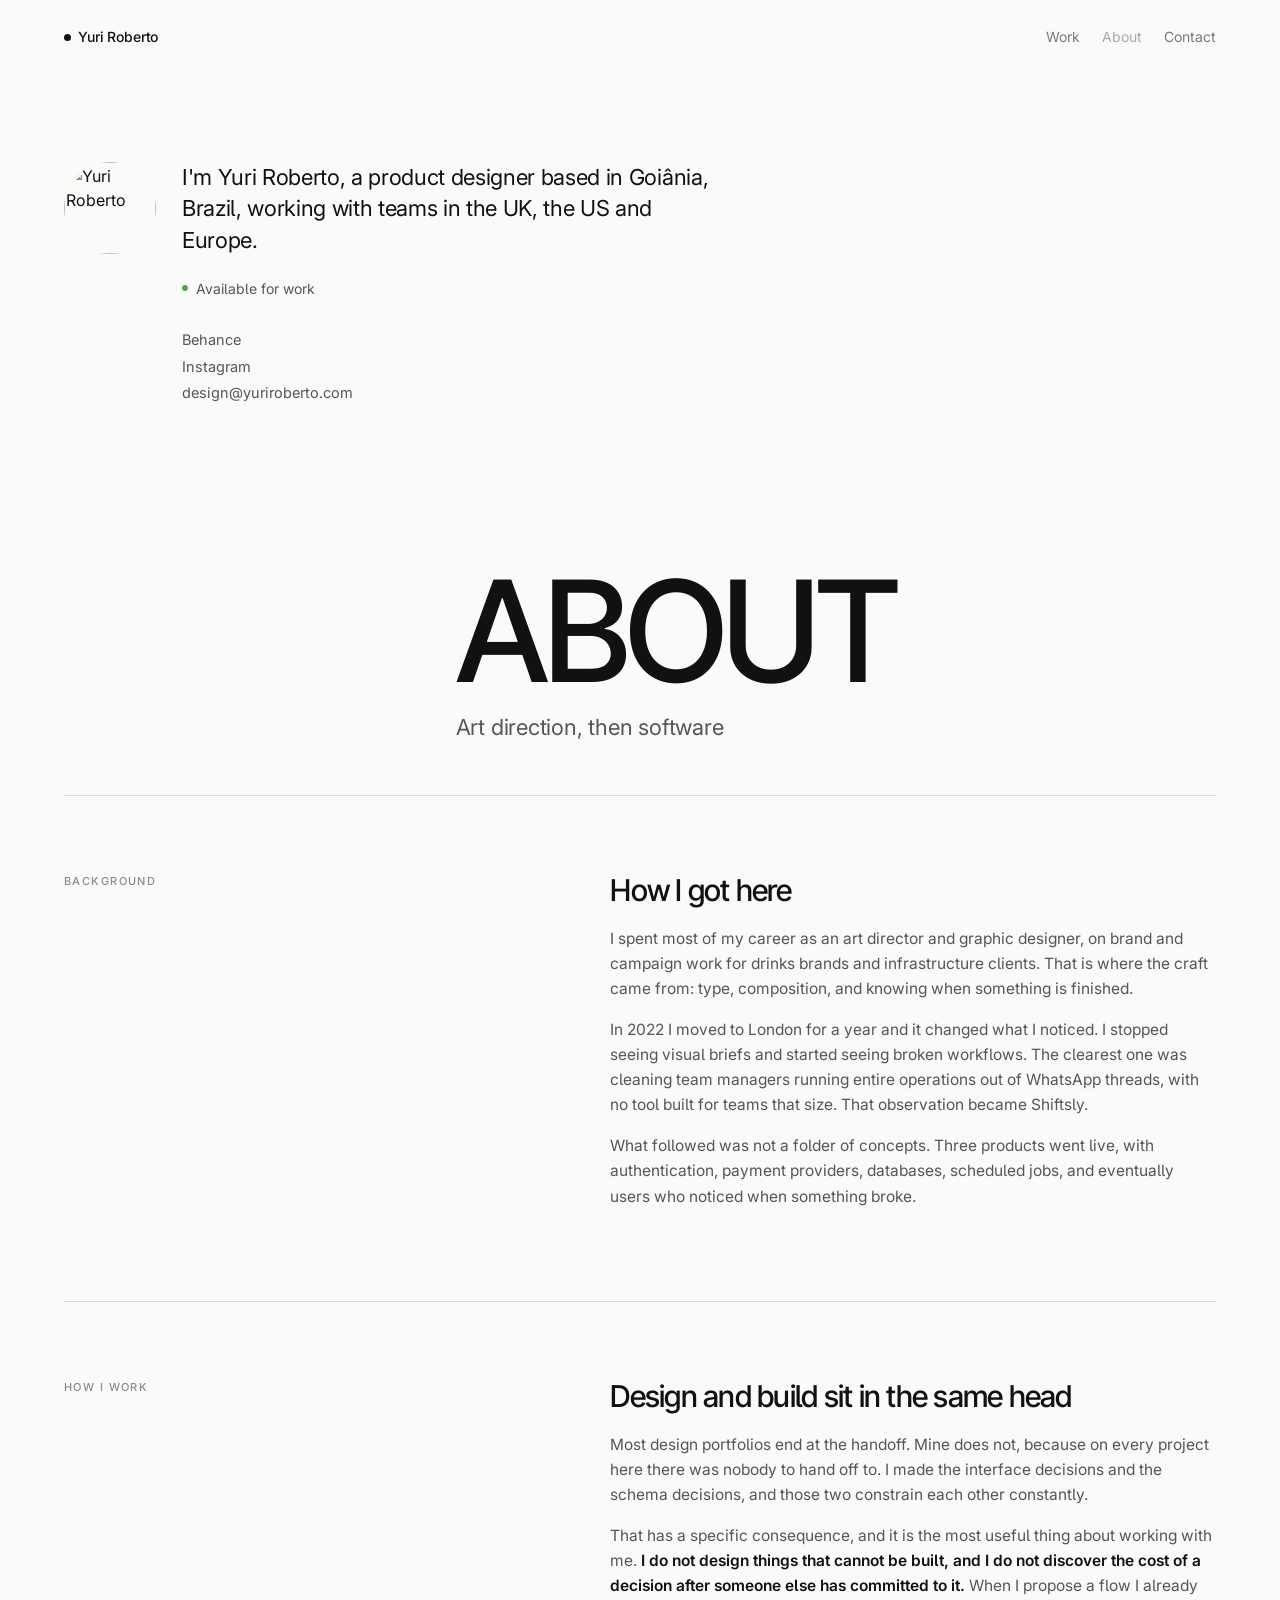
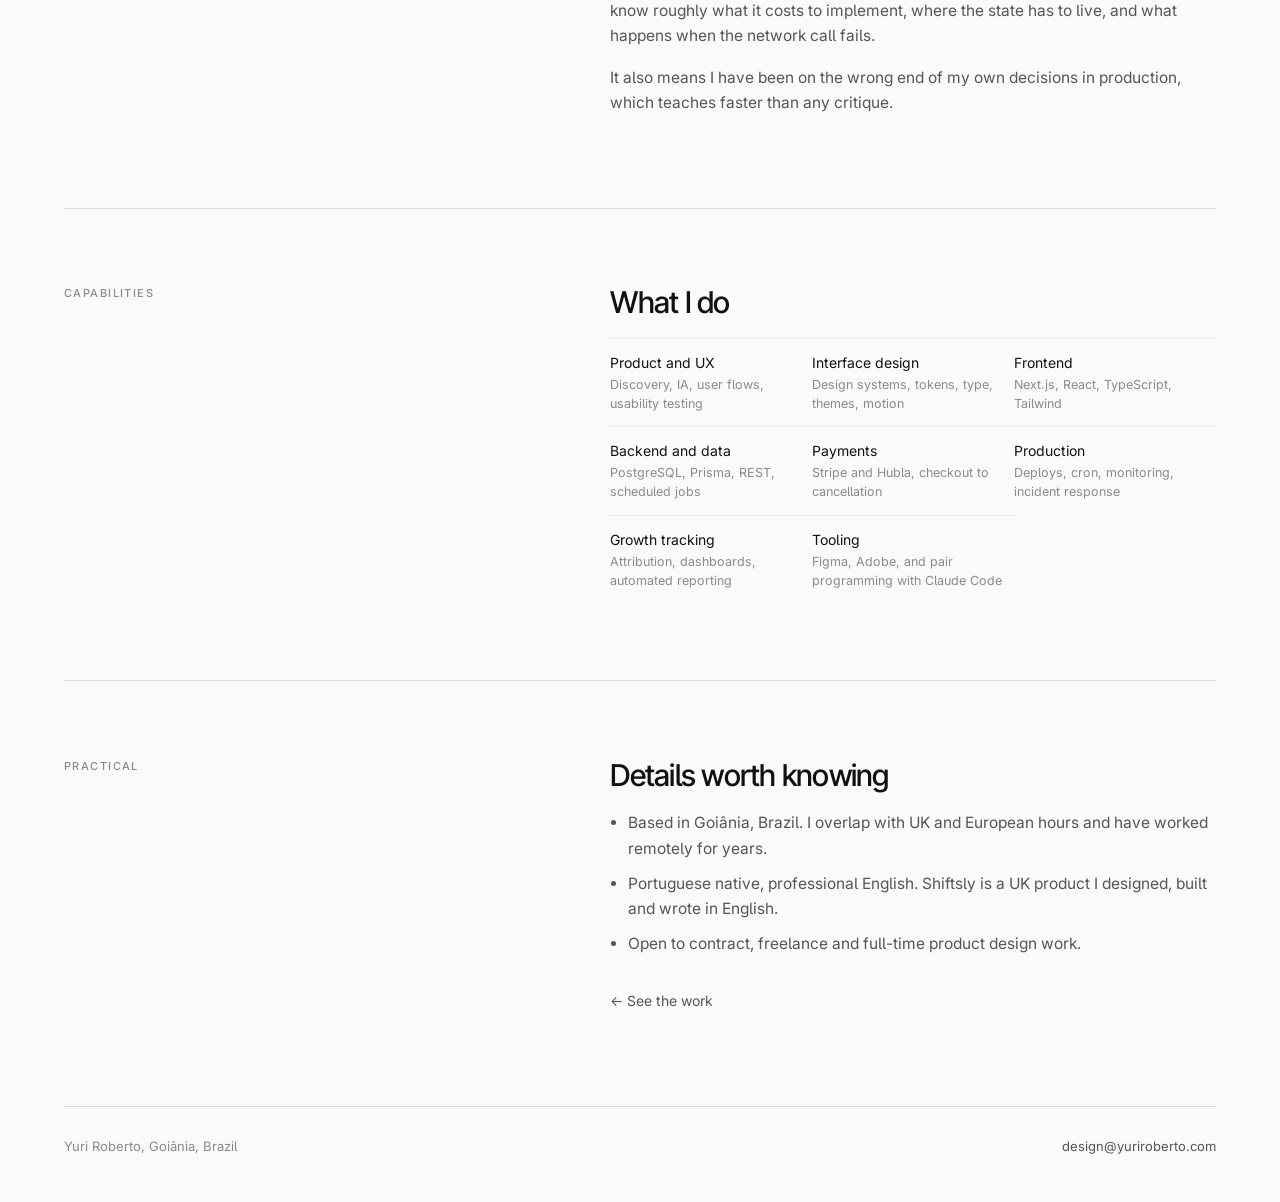
==== commit 92930016: "Rebuild the portfolio as an editorial layout The previous version used bordered cards, stat boxes an" ====
--- a/about/index.html
+++ b/about/index.html
@@ -3,132 +3,121 @@
 <meta charset="utf-8">
 <meta name="viewport" content="width=device-width, initial-scale=1">
 <title>About — Yuri Roberto</title>
-<meta name="description" content="Yuri Roberto — product designer in Goiânia, Brazil. Art direction background, three products shipped to production solo.">
+<meta name="description" content="Yuri Roberto, product designer in Goiânia, Brazil. Art direction background, three products shipped to production alone.">
 <meta property="og:type" content="website">
 <meta property="og:title" content="About — Yuri Roberto">
-<meta property="og:description" content="Product designer in Goiânia, Brazil. Art direction background, three products shipped to production solo.">
+<meta property="og:description" content="Product designer in Goiânia, Brazil. Art direction background, three products shipped to production alone.">
 <meta property="og:url" content="https://yuriroberto.com/about">
 <meta name="twitter:card" content="summary_large_image">
 <meta name="twitter:title" content="About — Yuri Roberto">
-<meta name="twitter:description" content="Product designer in Goiânia, Brazil. Three products shipped to production solo.">
+<meta name="twitter:description" content="Product designer in Goiânia, Brazil.">
 <link href="https://framerusercontent.com/images/eRcf2zzs9aXH1V6JlfILjVuc10.png" rel="icon">
 <link rel="preconnect" href="https://fonts.googleapis.com">
 <link rel="preconnect" href="https://fonts.gstatic.com" crossorigin>
-<link href="https://fonts.googleapis.com/css2?family=Inter:wght@400;500;600;700&family=Antonio:wght@400;700&display=swap" rel="stylesheet">
+<link href="https://fonts.googleapis.com/css2?family=Inter:wght@400;500;600&family=Inter+Tight:wght@400;500;600&display=swap" rel="stylesheet">
 <link rel="stylesheet" href="/assets/site.css">
-<style>
-  .about-split {
-    display: grid;
-    grid-template-columns: 0.75fr 1.25fr;
-    gap: 48px;
-    align-items: center;
-  }
-  .about-photo {
-    border-radius: var(--radius-lg);
-    overflow: hidden;
-    border: 1px solid var(--border);
-    aspect-ratio: 3 / 4;
-  }
-  .about-photo img { width: 100%; height: 100%; object-fit: cover; display: block; }
-  @media (max-width: 780px) {
-    .about-split { grid-template-columns: 1fr; gap: 30px; }
-    .about-photo { max-width: 230px; }
-  }
-</style>
+<script>document.documentElement.className += ' js';</script>
 </head>
 <body>
-<header class="site-header">
-  <a class="brand" href="/">Yuri Roberto</a>
-  <nav class="site-nav">
-    <a href="/">Home</a>
-    <a class="active" href="/about">About</a>
-    <a href="/projects">Work</a>
-    <a href="/#contact">Contact</a>
+
+<header class="masthead">
+  <a class="mark" href="/"><span class="dot"></span>Yuri Roberto</a>
+  <nav class="menu">
+    <a href="/">Work</a>
+    <a href="/about" aria-current="page">About</a>
+    <a href="mailto:design@yuriroberto.com">Contact</a>
   </nav>
 </header>
 
-<div class="page-hero">
-  <div class="wrap about-split">
-    <div class="about-photo">
-      <img src="https://framerusercontent.com/images/gpYCx6o6FQgATDY1nXkDfttSmc.jpeg?width=700" alt="Yuri Roberto">
+<div class="shell">
+
+  <section class="intro">
+    <div class="intro-photo">
+      <img src="https://framerusercontent.com/images/gpYCx6o6FQgATDY1nXkDfttSmc.jpeg?width=280" alt="Yuri Roberto">
     </div>
     <div>
-      <p class="eyebrow">About</p>
-      <h1>I design products and then I ship them.</h1>
-      <p class="lede">Product designer in Goiânia, Brazil, working with teams across the UK, US and Europe. Five-plus years in art direction, now building software end to end.</p>
-    </div>
-  </div>
-</div>
-
-<div class="wrap-read">
-
-  <section class="prose">
-    <h2>How I got here</h2>
-    <p>I spent most of my career as an art director and graphic designer, working on brand and campaign work for consumer and infrastructure clients. That's where the craft came from — type, composition, knowing when something is finished.</p>
-    <p>In 2022 I moved to London for a year, and it changed what I paid attention to. I stopped seeing visual briefs and started seeing broken workflows. The clearest one: cleaning-team managers running entire operations out of WhatsApp threads, with no tool built for teams that size. That observation eventually became Shiftsly.</p>
-    <p>What followed wasn't a portfolio of concepts. It was three products that actually went live — with authentication, payment providers, databases, scheduled jobs and, eventually, users who noticed when something broke.</p>
-  </section>
-
-  <section class="prose">
-    <h2>What that means in practice</h2>
-    <p>Most design portfolios end at the handoff. Mine doesn't, because in every project here there was nobody to hand off to. I made the interface decisions <em>and</em> the schema decisions, and those two things turn out to constrain each other constantly.</p>
-    <p>That has a specific consequence I'd argue is the most useful thing about working with me: <strong>I don't design things that can't be built, and I don't discover the cost of a decision after someone else has committed to it.</strong> When I propose a flow, I already know roughly what it costs to implement, where the state has to live, and what happens when the network call fails.</p>
-    <p>It also means I've been on the wrong end of my own decisions in production — which is a faster teacher than any critique.</p>
-  </section>
-
-  <section>
-    <p class="section-label">Capabilities</p>
-    <h2>What I actually do</h2>
-    <div class="cap-grid">
-      <div class="cap">
-        <h3>Product &amp; UX</h3>
-        <p>Problem discovery, information architecture, user flows, usability testing with real users, and knowing which problem is worth solving first.</p>
-      </div>
-      <div class="cap">
-        <h3>Interface &amp; visual design</h3>
-        <p>Design systems, tokens, type scales, dark and light themes, motion, responsive behaviour. Figma, plus five-plus years of Adobe tooling from the art direction years.</p>
-      </div>
-      <div class="cap">
-        <h3>Frontend engineering</h3>
-        <p>Next.js, React, TypeScript, Tailwind. I implement my own designs, so intent doesn't get lost in translation.</p>
-      </div>
-      <div class="cap">
-        <h3>Backend &amp; data</h3>
-        <p>PostgreSQL, Prisma, REST integrations, scheduled jobs, background workers. Schema design as a product decision.</p>
-      </div>
-      <div class="cap">
-        <h3>Payments &amp; subscriptions</h3>
-        <p>Live Stripe and Hubla integrations — pricing models, checkout, webhooks, subscription lifecycle, cancellation and account states.</p>
-      </div>
-      <div class="cap">
-        <h3>Production &amp; operations</h3>
-        <p>Deployment, cron scheduling, monitoring, alerting and incident response on systems with paying users.</p>
-      </div>
-      <div class="cap">
-        <h3>Growth instrumentation</h3>
-        <p>Conversion tracking, attribution through checkout, analytics dashboards, and automated reporting loops.</p>
-      </div>
-      <div class="cap">
-        <h3>Working with AI</h3>
-        <p>I build in close pair-programming with Claude Code. It's how one person covers this much scope — and knowing what to reject is most of the skill.</p>
+      <p class="intro-text">I'm Yuri Roberto, a product designer based in Goiânia, Brazil, working with teams in the UK, the US and Europe.</p>
+      <p class="status"><i></i> Available for work</p>
+      <div class="links">
+        <a href="https://behance.net/yuriroberto" target="_blank" rel="noopener">Behance</a>
+        <a href="https://instagram.com/yuriroberto" target="_blank" rel="noopener">Instagram</a>
+        <a href="mailto:design@yuriroberto.com">design@yuriroberto.com</a>
       </div>
     </div>
   </section>
 
-  <section class="prose">
-    <h2>Practical details</h2>
-    <ul>
-      <li>Based in Goiânia, Brazil — comfortable overlapping with UK and European hours, and used to working remotely.</li>
-      <li>Portuguese native, professional English. Shiftsly is a UK-market product I built and wrote in English.</li>
-      <li>Open to contract, freelance and full-time product design work.</li>
-    </ul>
-    <div class="cta-row">
-      <a class="btn btn-primary" href="/projects">See the work &rarr;</a>
-      <a class="btn btn-ghost" href="/#contact">Get in touch</a>
+  <section class="display" data-reveal>
+    <div>
+      <h1>About</h1>
+      <p class="sub">Art direction, then software</p>
     </div>
   </section>
 
+  <hr class="rule">
+
+  <section class="block read" data-reveal>
+    <p class="label read-label">Background</p>
+    <div class="read-body">
+      <h2>How I got here</h2>
+      <p>I spent most of my career as an art director and graphic designer, on brand and campaign work for drinks brands and infrastructure clients. That is where the craft came from: type, composition, and knowing when something is finished.</p>
+      <p>In 2022 I moved to London for a year and it changed what I noticed. I stopped seeing visual briefs and started seeing broken workflows. The clearest one was cleaning team managers running entire operations out of WhatsApp threads, with no tool built for teams that size. That observation became Shiftsly.</p>
+      <p>What followed was not a folder of concepts. Three products went live, with authentication, payment providers, databases, scheduled jobs, and eventually users who noticed when something broke.</p>
+    </div>
+  </section>
+
+  <hr class="rule">
+
+  <section class="block read" data-reveal>
+    <p class="label read-label">How I work</p>
+    <div class="read-body">
+      <h2>Design and build sit in the same head</h2>
+      <p>Most design portfolios end at the handoff. Mine does not, because on every project here there was nobody to hand off to. I made the interface decisions and the schema decisions, and those two constrain each other constantly.</p>
+      <p>That has a specific consequence, and it is the most useful thing about working with me. <strong>I do not design things that cannot be built, and I do not discover the cost of a decision after someone else has committed to it.</strong> When I propose a flow I already know roughly what it costs to implement, where the state has to live, and what happens when the network call fails.</p>
+      <p>It also means I have been on the wrong end of my own decisions in production, which teaches faster than any critique.</p>
+    </div>
+  </section>
+
+  <hr class="rule">
+
+  <section class="block read" data-reveal>
+    <p class="label read-label">Capabilities</p>
+    <div class="read-body">
+      <h2>What I do</h2>
+      <div class="scope">
+        <div>Product and UX<span>Discovery, IA, user flows, usability testing</span></div>
+        <div>Interface design<span>Design systems, tokens, type, themes, motion</span></div>
+        <div>Frontend<span>Next.js, React, TypeScript, Tailwind</span></div>
+        <div>Backend and data<span>PostgreSQL, Prisma, REST, scheduled jobs</span></div>
+        <div>Payments<span>Stripe and Hubla, checkout to cancellation</span></div>
+        <div>Production<span>Deploys, cron, monitoring, incident response</span></div>
+        <div>Growth tracking<span>Attribution, dashboards, automated reporting</span></div>
+        <div>Tooling<span>Figma, Adobe, and pair programming with Claude Code</span></div>
+      </div>
+    </div>
+  </section>
+
+  <hr class="rule">
+
+  <section class="block read" data-reveal>
+    <p class="label read-label">Practical</p>
+    <div class="read-body">
+      <h2>Details worth knowing</h2>
+      <ul>
+        <li>Based in Goiânia, Brazil. I overlap with UK and European hours and have worked remotely for years.</li>
+        <li>Portuguese native, professional English. Shiftsly is a UK product I designed, built and wrote in English.</li>
+        <li>Open to contract, freelance and full-time product design work.</li>
+      </ul>
+      <p style="margin-top:26px"><a class="back" href="/">&larr; See the work</a></p>
+    </div>
+  </section>
+
+  <footer class="foot">
+    <span>Yuri Roberto, Goiânia, Brazil</span>
+    <span><a href="mailto:design@yuriroberto.com">design@yuriroberto.com</a></span>
+  </footer>
+
 </div>
-<footer class="site-footer">Yuri Roberto — Product Designer · Goiânia, Brazil</footer>
+
+<script src="/assets/site.js" defer></script>
 </body>
 </html>
--- a/assets/site.css
+++ b/assets/site.css
@@ -1,524 +1,413 @@
 /* ============================================================
-   Yuri Roberto — portfolio design system
+   Yuri Roberto — editorial portfolio system
    ============================================================ */
 
 :root {
-  --bg: rgb(255,255,255);
-  --bg-alt: rgb(250,250,250);
-  --text: rgb(28,28,30);
-  --text-soft: rgb(88,88,92);
-  --accent: rgb(94,103,230);
-  --accent-ink: rgb(255,255,255);
-  --border: rgb(224,224,228);
-  --muted: rgb(132,132,140);
-  --card-bg: rgb(247,247,249);
-  --card-raised: rgb(255,255,255);
-  --shot-bg: rgb(20,20,22);
-
-  --maxw: 1080px;
-  --maxw-read: 720px;
-  --radius: 14px;
-  --radius-lg: 20px;
-}
-
-@media (prefers-color-scheme: dark) {
-  :root {
-    --bg: rgb(20,20,22);
-    --bg-alt: rgb(25,25,28);
-    --text: rgb(247,247,249);
-    --text-soft: rgb(186,186,194);
-    --accent: rgb(208,255,113);
-    --accent-ink: rgb(20,20,22);
-    --border: rgb(56,56,62);
-    --muted: rgb(150,150,158);
-    --card-bg: rgb(30,30,34);
-    --card-raised: rgb(36,36,41);
-    --shot-bg: rgb(14,14,16);
-  }
+  --bg: #FAFAF8;
+  --ink: #111111;
+  --ink-2: #55555A;
+  --ink-3: #8A8A90;
+  --rule: rgba(17,17,17,0.13);
+  --rule-soft: rgba(17,17,17,0.07);
+  --live: #4BA84B;
+
+  --pad: clamp(20px, 5vw, 96px);
+  --maxw: 1760px;
 }
 
 * { box-sizing: border-box; }
-html { scroll-behavior: smooth; -webkit-text-size-adjust: 100%; }
+html { -webkit-text-size-adjust: 100%; }
 
 body {
   margin: 0;
   background: var(--bg);
-  color: var(--text);
+  color: var(--ink);
   font-family: "Inter", system-ui, -apple-system, sans-serif;
   font-size: 16px;
-  line-height: 1.6;
+  line-height: 1.5;
+  font-feature-settings: "ss01", "cv05";
   -webkit-font-smoothing: antialiased;
   -moz-osx-font-smoothing: grayscale;
 }
 
-img { max-width: 100%; }
-
-/* ---------- header ---------- */
-
-.site-header {
+img { max-width: 100%; display: block; }
+a { color: inherit; }
+
+.shell { max-width: var(--maxw); margin: 0 auto; padding: 0 var(--pad); }
+
+/* ---------- masthead ---------- */
+
+.masthead {
+  display: flex;
+  align-items: flex-start;
+  justify-content: space-between;
+  gap: 24px;
+  padding: 26px var(--pad) 0;
+  max-width: var(--maxw);
+  margin: 0 auto;
+}
+.mark {
+  font-size: 14px;
+  font-weight: 500;
+  letter-spacing: -0.01em;
+  text-decoration: none;
+  white-space: nowrap;
+}
+.mark .dot {
+  display: inline-block;
+  width: 7px; height: 7px;
+  border-radius: 999px;
+  background: var(--ink);
+  margin-right: 7px;
+  vertical-align: 1px;
+}
+.menu { display: flex; gap: 22px; flex-wrap: wrap; }
+.menu a {
+  font-size: 14px;
+  text-decoration: none;
+  color: var(--ink);
+  opacity: 0.55;
+  transition: opacity 0.18s ease;
+}
+.menu a:hover { opacity: 1; }
+.menu a[aria-current="page"] { opacity: 0.35; }
+
+/* ---------- intro block ---------- */
+
+.intro {
+  display: grid;
+  grid-template-columns: 92px minmax(0, 34em);
+  gap: 26px;
+  padding: clamp(56px, 9vw, 118px) 0 clamp(60px, 10vw, 130px);
+}
+.intro-photo { width: 92px; height: 92px; border-radius: 999px; overflow: hidden; }
+.intro-photo img { width: 100%; height: 100%; object-fit: cover; }
+.intro-text {
+  font-size: clamp(17px, 2.05vw, 22px);
+  line-height: 1.42;
+  letter-spacing: -0.015em;
+  margin: 0 0 22px;
+}
+.status {
   display: flex;
   align-items: center;
+  gap: 8px;
+  font-size: 14px;
+  color: var(--ink-2);
+  margin-bottom: 30px;
+}
+.status i {
+  width: 6px; height: 6px;
+  border-radius: 999px;
+  background: var(--live);
+  display: inline-block;
+  font-style: normal;
+}
+.links { display: flex; flex-direction: column; gap: 5px; }
+.links a {
+  font-size: 14.5px;
+  color: var(--ink-2);
+  text-decoration: none;
+  width: fit-content;
+  transition: color 0.18s ease;
+}
+.links a:hover { color: var(--ink); text-decoration: underline; text-underline-offset: 3px; }
+
+@media (max-width: 640px) {
+  .intro { grid-template-columns: 1fr; gap: 22px; }
+  .intro-photo { width: 74px; height: 74px; }
+}
+
+/* ---------- big display type ---------- */
+
+.display {
+  display: grid;
+  grid-template-columns: 45% 1fr;
+  padding-bottom: clamp(40px, 7vw, 96px);
+}
+.display > * { grid-column: 2; }
+/* pull the offset in as the viewport narrows, so the display type
+   keeps room instead of overflowing its column */
+@media (max-width: 1440px) { .display { grid-template-columns: 34% 1fr; } }
+@media (max-width: 1180px) { .display { grid-template-columns: 22% 1fr; } }
+@media (max-width: 860px) {
+  .display { grid-template-columns: 1fr; }
+  .display > * { grid-column: 1; }
+}
+.display h1, .display h2 {
+  font-family: "Inter Tight", "Inter", sans-serif;
+  font-weight: 500;
+  font-size: clamp(52px, 11vw, 172px);
+  line-height: 0.87;
+  letter-spacing: -0.035em;
+  text-transform: uppercase;
+  margin: 0;
+}
+.display .sub {
+  font-size: clamp(16px, 2vw, 22px);
+  color: var(--ink-2);
+  letter-spacing: -0.01em;
+  margin: 18px 0 0;
+}
+
+/* ---------- project page head ---------- */
+
+.page-head { padding: clamp(46px, 7vw, 96px) 0 clamp(30px, 4vw, 54px); }
+.page-h1 {
+  font-family: "Inter Tight", "Inter", sans-serif;
+  font-weight: 500;
+  font-size: clamp(44px, 9.5vw, 132px);
+  line-height: 0.88;
+  letter-spacing: -0.035em;
+  text-transform: uppercase;
+  margin: 0 0 clamp(26px, 4vw, 46px);
+}
+.page-lede {
+  font-size: clamp(17px, 2vw, 21px);
+  line-height: 1.45;
+  letter-spacing: -0.012em;
+  color: var(--ink);
+  margin: 0 0 30px;
+  max-width: 34em;
+}
+
+/* ---------- section label ---------- */
+
+.label {
+  font-size: 11px;
+  font-weight: 500;
+  text-transform: uppercase;
+  letter-spacing: 0.13em;
+  color: var(--ink-3);
+  margin: 0 0 18px;
+}
+
+/* ---------- project rows ---------- */
+
+.rule { border: 0; border-top: 1px solid var(--rule); margin: 0; }
+
+.entry { padding: clamp(34px, 5vw, 62px) 0 clamp(30px, 4vw, 52px); }
+.entry-head {
+  display: grid;
+  grid-template-columns: 45% 1fr;
+  gap: 28px;
+  align-items: start;
+}
+@media (max-width: 860px) {
+  .entry-head { grid-template-columns: 1fr; gap: 18px; }
+}
+.entry-name {
+  font-family: "Inter Tight", "Inter", sans-serif;
+  font-weight: 500;
+  font-size: clamp(28px, 3.6vw, 46px);
+  line-height: 1.02;
+  letter-spacing: -0.03em;
+  margin: 0;
+}
+.entry-name a { text-decoration: none; }
+.entry-name a:hover { text-decoration: underline; text-underline-offset: 6px; text-decoration-thickness: 1px; }
+.entry-body { max-width: 40em; }
+.entry-body p {
+  font-size: 15.5px;
+  line-height: 1.55;
+  color: var(--ink-2);
+  margin: 0 0 24px;
+}
+.facts { display: flex; flex-wrap: wrap; gap: 30px 44px; }
+.fact dt {
+  font-size: 11px;
+  text-transform: uppercase;
+  letter-spacing: 0.12em;
+  color: var(--ink-3);
+  margin: 0 0 5px;
+}
+.fact dd { margin: 0; font-size: 14.5px; color: var(--ink); max-width: 22em; }
+
+.entry-media { margin-top: clamp(26px, 4vw, 46px); }
+.entry-media img {
+  width: 100%;
+  aspect-ratio: 16 / 9;
+  object-fit: cover;
+  object-position: center;
+  background: #101012;
+}
+@media (max-width: 640px) {
+  .entry-media img { aspect-ratio: 4 / 3; }
+}
+
+/* ---------- generic media ---------- */
+
+.media-full { margin: clamp(30px, 5vw, 64px) 0; }
+.media-pair {
+  display: grid;
+  grid-template-columns: repeat(auto-fit, minmax(260px, 1fr));
+  gap: clamp(12px, 1.6vw, 20px);
+  align-items: start;
+  margin: clamp(30px, 5vw, 64px) 0;
+}
+.media-full img, .media-pair img { width: 100%; height: auto; }
+figure { margin: 0; }
+figcaption {
+  font-size: 12.5px;
+  color: var(--ink-3);
+  margin-top: 10px;
+  line-height: 1.45;
+}
+
+/* ---------- reading column ---------- */
+
+.read { display: grid; grid-template-columns: 45% 1fr; gap: 28px; }
+.read > .read-label { grid-column: 1; }
+.read > .read-body { grid-column: 2; max-width: 40em; }
+@media (max-width: 860px) {
+  .read { grid-template-columns: 1fr; gap: 14px; }
+  .read > .read-label, .read > .read-body { grid-column: 1; }
+}
+.read-body h2 {
+  font-family: "Inter Tight", "Inter", sans-serif;
+  font-weight: 500;
+  font-size: clamp(22px, 2.6vw, 30px);
+  line-height: 1.15;
+  letter-spacing: -0.025em;
+  margin: 0 0 18px;
+}
+.read-body h3 {
+  font-size: 15.5px;
+  font-weight: 600;
+  letter-spacing: -0.01em;
+  margin: 30px 0 8px;
+}
+.read-body p {
+  font-size: 15.5px;
+  line-height: 1.62;
+  color: var(--ink-2);
+  margin: 0 0 16px;
+}
+.read-body p strong, .read-body li strong { color: var(--ink); font-weight: 600; }
+.read-body ul { padding-left: 18px; margin: 0 0 16px; }
+.read-body li { font-size: 15.5px; line-height: 1.62; color: var(--ink-2); margin-bottom: 10px; }
+.read-body code {
+  font-family: ui-monospace, "SF Mono", Menlo, monospace;
+  font-size: 0.87em;
+  background: rgba(17,17,17,0.05);
+  border-radius: 4px;
+  padding: 1px 5px;
+}
+
+.block { padding: clamp(44px, 6vw, 84px) 0; }
+
+/* ---------- scope list ---------- */
+
+.scope { display: grid; grid-template-columns: repeat(auto-fill, minmax(190px, 1fr)); gap: 0; }
+.scope div {
+  padding: 13px 0;
+  border-top: 1px solid var(--rule-soft);
+  font-size: 14px;
+}
+.scope div span { color: var(--ink-3); font-size: 12.5px; display: block; margin-top: 3px; }
+
+/* ---------- numbered notes ---------- */
+
+.notes { counter-reset: n; }
+.notes > div {
+  counter-increment: n;
+  display: grid;
+  grid-template-columns: 34px 1fr;
+  gap: 14px;
+  padding: 20px 0;
+  border-top: 1px solid var(--rule-soft);
+}
+.notes > div::before {
+  content: counter(n, decimal-leading-zero);
+  font-size: 12px;
+  color: var(--ink-3);
+  letter-spacing: 0.06em;
+  padding-top: 3px;
+}
+.notes h3 { margin: 0 0 6px; font-size: 15.5px; font-weight: 600; }
+.notes p { margin: 0; font-size: 15px; line-height: 1.6; color: var(--ink-2); }
+
+/* ---------- footer ---------- */
+
+.foot {
+  display: flex;
   justify-content: space-between;
   gap: 20px;
-  padding: 18px 28px;
-  border-bottom: 1px solid var(--border);
-  position: sticky;
-  top: 0;
-  background: color-mix(in srgb, var(--bg) 88%, transparent);
-  backdrop-filter: blur(12px);
-  z-index: 50;
-}
-.site-header a { color: var(--text); text-decoration: none; }
-.brand {
-  font-family: "Antonio", sans-serif;
-  font-weight: 700;
-  font-size: 19px;
-  letter-spacing: 0.01em;
-  white-space: nowrap;
-}
-.site-nav { display: flex; gap: 26px; flex-wrap: wrap; }
-.site-nav a {
-  position: relative;
+  flex-wrap: wrap;
+  padding: 30px 0 46px;
+  border-top: 1px solid var(--rule);
+  font-size: 13px;
+  color: var(--ink-3);
+}
+.foot a { color: var(--ink-2); text-decoration: none; }
+.foot a:hover { color: var(--ink); }
+
+.back {
+  display: inline-block;
   font-size: 14px;
-  font-weight: 500;
-  color: var(--text-soft);
-  padding-bottom: 3px;
-  transition: color 0.18s ease;
-}
-.site-nav a:hover { color: var(--text); }
-.site-nav a.active { color: var(--accent); }
-.site-nav a.active::after {
-  content: "";
-  position: absolute;
-  left: 0; right: 0; bottom: -3px;
-  height: 2px;
-  background: var(--accent);
-  border-radius: 2px;
-}
-
-/* ---------- shared type ---------- */
-
-.eyebrow {
-  display: inline-block;
-  font-family: ui-monospace, "SF Mono", Menlo, monospace;
-  color: var(--accent);
-  font-size: 11.5px;
-  font-weight: 600;
-  text-transform: uppercase;
-  letter-spacing: 0.14em;
-  margin: 0 0 18px;
-}
-h1, h2, h3 { font-family: "Antonio", sans-serif; font-weight: 700; letter-spacing: -0.005em; }
-h1 {
-  font-size: clamp(38px, 5.6vw, 60px);
-  line-height: 1.04;
-  margin: 0 0 20px;
-}
-h2 { font-size: clamp(26px, 3vw, 32px); line-height: 1.12; margin: 0 0 18px; }
-h3 { font-size: 19px; line-height: 1.2; margin: 0 0 8px; }
-p { margin: 0 0 16px; }
-a { color: var(--accent); }
-
-.lede {
-  color: var(--text-soft);
-  font-size: clamp(17px, 2vw, 19px);
-  line-height: 1.6;
-  margin: 0;
-  max-width: 62ch;
-}
-
-.section-label {
-  font-family: ui-monospace, "SF Mono", Menlo, monospace;
-  font-size: 11.5px;
-  font-weight: 600;
-  text-transform: uppercase;
-  letter-spacing: 0.14em;
-  color: var(--muted);
-  margin: 0 0 14px;
-}
-
-code {
-  font-family: ui-monospace, "SF Mono", Menlo, monospace;
-  font-size: 0.88em;
-  background: var(--card-bg);
-  border: 1px solid var(--border);
-  border-radius: 5px;
-  padding: 1px 6px;
-}
-
-/* ---------- layout ---------- */
-
-.wrap { max-width: var(--maxw); margin: 0 auto; padding: 0 24px; }
-.wrap-read { max-width: var(--maxw-read); margin: 0 auto; padding: 0 24px; }
-
-.page-hero {
-  position: relative;
-  overflow: hidden;
-  padding: 84px 0 56px;
-  border-bottom: 1px solid var(--border);
-}
-.page-hero::before {
-  content: "";
-  position: absolute;
-  top: -220px; right: -180px;
-  width: 520px; height: 520px;
-  background: radial-gradient(circle, var(--accent) 0%, transparent 68%);
-  opacity: 0.14;
-  pointer-events: none;
-}
-.page-hero > * { position: relative; }
-
-section { padding: 72px 0; }
-section + section { border-top: 1px solid var(--border); }
-
-/* ---------- buttons ---------- */
-
-.btn {
-  display: inline-flex;
-  align-items: center;
-  gap: 7px;
-  font-size: 14.5px;
-  font-weight: 600;
+  color: var(--ink-2);
   text-decoration: none;
-  padding: 12px 22px;
-  border-radius: 999px;
-  transition: transform 0.16s ease, opacity 0.16s ease;
-  white-space: nowrap;
-}
-.btn:hover { transform: translateY(-1px); }
-.btn-primary { background: var(--accent); color: var(--accent-ink); }
-.btn-ghost { border: 1px solid var(--border); color: var(--text); }
-.cta-row { display: flex; gap: 12px; flex-wrap: wrap; margin-top: 28px; }
-
-.textlink {
-  display: inline-flex;
-  align-items: center;
-  gap: 6px;
-  color: var(--accent);
-  text-decoration: none;
-  font-size: 14.5px;
-  font-weight: 600;
-}
-.textlink:hover { text-decoration: underline; }
-
-/* ---------- meta strip (project pages) ---------- */
-
-.meta-strip {
-  display: grid;
-  grid-template-columns: repeat(auto-fit, minmax(180px, 1fr));
-  gap: 18px 32px;
-  margin-top: 32px;
-  padding-top: 28px;
-  border-top: 1px solid var(--border);
-}
-.meta-strip dt {
-  font-family: ui-monospace, "SF Mono", Menlo, monospace;
-  font-size: 11px;
-  text-transform: uppercase;
-  letter-spacing: 0.1em;
-  color: var(--muted);
-  margin-bottom: 6px;
-}
-.meta-strip dd { margin: 0; font-size: 14.5px; line-height: 1.5; color: var(--text); }
-
-/* ---------- stats ---------- */
-
-.stat-row {
-  display: grid;
-  grid-template-columns: repeat(auto-fit, minmax(150px, 1fr));
-  gap: 14px;
-  margin: 28px 0 0;
-}
-.stat {
-  border: 1px solid var(--border);
-  background: var(--card-bg);
-  border-radius: var(--radius);
-  padding: 20px;
-}
-.stat .n {
-  font-family: "Antonio", sans-serif;
-  font-weight: 700;
-  font-size: 30px;
-  line-height: 1.05;
-  color: var(--accent);
-  margin-bottom: 6px;
-}
-.stat .l { font-size: 13px; color: var(--muted); line-height: 1.45; }
-
-/* ---------- ownership map ---------- */
-
-.ownership {
-  border: 1px solid var(--border);
-  border-radius: var(--radius-lg);
-  background: var(--card-bg);
-  padding: 28px;
-  margin: 8px 0 0;
-}
-.ownership-head {
-  display: flex;
-  align-items: baseline;
-  justify-content: space-between;
-  gap: 16px;
-  flex-wrap: wrap;
-  margin-bottom: 22px;
-  padding-bottom: 18px;
-  border-bottom: 1px solid var(--border);
-}
-.ownership-head h3 { margin: 0; font-size: 20px; }
-.ownership-head .count {
-  font-family: ui-monospace, "SF Mono", Menlo, monospace;
-  font-size: 12px;
-  color: var(--muted);
-  letter-spacing: 0.04em;
-}
-.layer-grid {
-  display: grid;
-  grid-template-columns: repeat(auto-fill, minmax(210px, 1fr));
-  gap: 14px 22px;
-}
-.layer {
-  display: flex;
-  gap: 11px;
-  align-items: flex-start;
-}
-.layer .tick {
-  flex-shrink: 0;
-  width: 17px; height: 17px;
-  border-radius: 999px;
-  background: var(--accent);
-  color: var(--accent-ink);
-  font-size: 10px;
-  font-weight: 700;
-  display: flex;
-  align-items: center;
-  justify-content: center;
-  margin-top: 3px;
-  line-height: 1;
-}
-.layer .name { font-size: 14px; font-weight: 600; line-height: 1.35; }
-.layer .what { font-size: 12.5px; color: var(--muted); line-height: 1.4; margin-top: 2px; }
-
-/* ---------- decision blocks ---------- */
-
-.decision {
-  border-left: 2px solid var(--accent);
-  padding: 2px 0 2px 22px;
-  margin: 0 0 34px;
-}
-.decision:last-child { margin-bottom: 0; }
-.decision h3 { margin-bottom: 10px; }
-.decision p { color: var(--text-soft); margin-bottom: 12px; }
-.decision p:last-child { margin-bottom: 0; }
-.decision strong { color: var(--text); }
-.tradeoff {
-  display: block;
-  font-size: 13.5px;
-  color: var(--muted);
-  border-top: 1px dashed var(--border);
-  padding-top: 10px;
-  margin-top: 12px;
-}
-.tradeoff b {
-  font-family: ui-monospace, "SF Mono", Menlo, monospace;
-  font-size: 11px;
-  text-transform: uppercase;
-  letter-spacing: 0.1em;
-  color: var(--accent);
-  display: block;
-  margin-bottom: 4px;
-}
-
-/* ---------- incident / steps ---------- */
-
-.steps { counter-reset: step; }
-.step {
-  position: relative;
-  padding: 0 0 26px 42px;
-  border-left: 1px solid var(--border);
-  margin-left: 13px;
-}
-.step:last-child { border-left-color: transparent; padding-bottom: 0; }
-.step::before {
-  counter-increment: step;
-  content: counter(step);
-  position: absolute;
-  left: -13px; top: 0;
-  width: 26px; height: 26px;
-  border-radius: 999px;
-  background: var(--accent);
-  color: var(--accent-ink);
-  font-family: ui-monospace, monospace;
-  font-size: 12px;
-  font-weight: 700;
-  display: flex;
-  align-items: center;
-  justify-content: center;
-}
-.step h3 { font-size: 16px; margin: 2px 0 6px; }
-.step p { font-size: 14.5px; color: var(--text-soft); margin: 0; }
-
-/* ---------- screenshots ---------- */
-
-.shots {
-  display: grid;
-  grid-template-columns: repeat(auto-fit, minmax(200px, 1fr));
-  gap: 16px;
-  margin: 28px 0 0;
-}
-.shots figure { margin: 0; }
-.shots img {
-  width: 100%;
-  display: block;
-  border-radius: var(--radius);
-  border: 1px solid var(--border);
-  background: var(--shot-bg);
-}
-.shots figcaption {
-  font-size: 12.5px;
-  color: var(--muted);
-  margin-top: 9px;
-  line-height: 1.45;
-}
-.shot-wide {
-  margin: 28px 0 0;
-  border-radius: var(--radius-lg);
-  overflow: hidden;
-  border: 1px solid var(--border);
-  background: var(--shot-bg);
-}
-.shot-wide img { display: block; width: 100%; }
-
-/* ---------- work cards ---------- */
-
-.work-grid {
-  display: grid;
-  grid-template-columns: repeat(auto-fit, minmax(268px, 1fr));
-  gap: 20px;
-}
-.work-card {
-  display: flex;
-  flex-direction: column;
-  border: 1px solid var(--border);
-  border-radius: var(--radius-lg);
-  overflow: hidden;
-  text-decoration: none;
-  color: var(--text);
-  background: var(--card-bg);
-  transition: transform 0.2s ease, border-color 0.2s ease, box-shadow 0.2s ease;
-}
-.work-card:hover {
-  transform: translateY(-3px);
-  border-color: var(--accent);
-  box-shadow: 0 18px 40px -22px rgba(0,0,0,0.4);
-}
-.work-media {
-  aspect-ratio: 4 / 3;
-  background: var(--shot-bg);
-  overflow: hidden;
-}
-.work-media img { width: 100%; height: 100%; object-fit: cover; display: block; }
-.work-body { padding: 20px 22px 24px; display: flex; flex-direction: column; flex: 1; }
-.tag {
-  display: inline-block;
-  align-self: flex-start;
-  font-family: ui-monospace, "SF Mono", Menlo, monospace;
-  font-size: 10.5px;
-  font-weight: 600;
-  text-transform: uppercase;
-  letter-spacing: 0.09em;
-  color: var(--accent);
-  border: 1px solid var(--accent);
-  border-radius: 999px;
-  padding: 4px 10px;
-  margin-bottom: 13px;
-}
-.work-card h3 { font-size: 22px; margin-bottom: 8px; }
-.work-card p { font-size: 14px; color: var(--text-soft); line-height: 1.55; margin: 0 0 14px; }
-.work-scope {
-  margin-top: auto;
-  font-family: ui-monospace, "SF Mono", Menlo, monospace;
-  font-size: 11px;
-  color: var(--muted);
-  letter-spacing: 0.03em;
-  line-height: 1.5;
-  border-top: 1px solid var(--border);
-  padding-top: 12px;
-}
-
-/* small cards (graphic design) */
-.mini-grid {
-  display: grid;
-  grid-template-columns: repeat(auto-fit, minmax(190px, 1fr));
-  gap: 16px;
-}
-.mini-card {
-  display: block;
-  border: 1px solid var(--border);
-  border-radius: var(--radius);
-  overflow: hidden;
-  text-decoration: none;
-  color: var(--text);
-  background: var(--card-bg);
-  transition: border-color 0.2s ease, transform 0.2s ease;
-}
-.mini-card:hover { border-color: var(--accent); transform: translateY(-2px); }
-.mini-media { aspect-ratio: 16 / 10; background: var(--shot-bg); }
-.mini-media img { width: 100%; height: 100%; object-fit: cover; display: block; }
-.mini-body { padding: 13px 15px 16px; }
-.mini-body h3 { font-size: 16px; margin: 0 0 3px; }
-.mini-body span { color: var(--muted); font-size: 12px; }
-
-/* ---------- capability list ---------- */
-
-.cap-grid {
-  display: grid;
-  grid-template-columns: repeat(auto-fit, minmax(220px, 1fr));
-  gap: 24px 32px;
-}
-.cap h3 { font-size: 15px; margin-bottom: 8px; }
-.cap p { font-size: 13.5px; color: var(--muted); line-height: 1.55; margin: 0; }
-
-/* ---------- contact ---------- */
-
-.contact-row { display: flex; gap: 44px; flex-wrap: wrap; }
-.contact-item .label {
-  font-family: ui-monospace, "SF Mono", Menlo, monospace;
-  font-size: 11px;
-  text-transform: uppercase;
-  letter-spacing: 0.1em;
-  color: var(--muted);
-  margin-bottom: 7px;
-}
-.contact-item a { color: var(--text); text-decoration: none; font-size: 17px; font-weight: 600; }
-.contact-item a:hover { color: var(--accent); }
-
-/* ---------- footer ---------- */
-
-.site-footer {
-  text-align: center;
-  padding: 34px 24px;
-  color: var(--muted);
-  font-size: 12.5px;
-  border-top: 1px solid var(--border);
-}
-
-/* ---------- prose (about / narrative) ---------- */
-
-.prose p { color: var(--text-soft); max-width: 68ch; }
-.prose strong { color: var(--text); }
-.prose ul { color: var(--text-soft); padding-left: 20px; max-width: 68ch; }
-.prose li { margin-bottom: 10px; }
-.prose h2 { margin-top: 48px; }
-.prose > h2:first-child { margin-top: 0; }
-
-.back {
-  display: inline-flex;
-  align-items: center;
-  gap: 6px;
   margin-top: 8px;
-  color: var(--accent);
-  text-decoration: none;
-  font-size: 14px;
-  font-weight: 600;
-}
-.back:hover { text-decoration: underline; }
+}
+.back:hover { color: var(--ink); text-decoration: underline; text-underline-offset: 3px; }
+
+/* ---------- motion ---------- */
+
+@media (prefers-reduced-motion: no-preference) {
+
+  /* text and blocks rise in — scoped to .js so the page stays
+     readable if the script never runs */
+  .js [data-reveal] > * {
+    opacity: 0;
+    transform: translateY(18px);
+    transition: opacity 0.85s cubic-bezier(0.22, 1, 0.36, 1),
+                transform 0.85s cubic-bezier(0.22, 1, 0.36, 1);
+  }
+  .js [data-reveal].is-in > * { opacity: 1; transform: none; }
+
+  /* stagger direct children */
+  .js [data-reveal] > *:nth-child(2) { transition-delay: 0.07s; }
+  .js [data-reveal] > *:nth-child(3) { transition-delay: 0.14s; }
+  .js [data-reveal] > *:nth-child(4) { transition-delay: 0.21s; }
+
+  /* display type rises further, slower */
+  .js .display[data-reveal] > * {
+    transform: translateY(38px);
+    transition-duration: 1.05s;
+  }
+
+  /* images uncover from the bottom and settle from a slight zoom */
+  .entry-media, .media-full, .shot {
+    overflow: hidden;
+  }
+  .js .entry-media img, .js .media-full img, .js .shot img {
+    clip-path: inset(100% 0 0 0);
+    transform: scale(1.07);
+    transition: clip-path 1.15s cubic-bezier(0.22, 1, 0.36, 1),
+                transform 1.5s cubic-bezier(0.22, 1, 0.36, 1);
+  }
+  .js [data-reveal].is-in .entry-media img,
+  .js [data-reveal].is-in .media-full img,
+  .js [data-reveal].is-in .shot img,
+  .js .entry-media[data-reveal].is-in img,
+  .js .media-full[data-reveal].is-in img,
+  .js .shot[data-reveal].is-in img {
+    clip-path: inset(0 0 0 0);
+    transform: none;
+  }
+
+  /* project name underline grows on hover */
+  .entry-name a {
+    background-image: linear-gradient(var(--ink), var(--ink));
+    background-repeat: no-repeat;
+    background-position: 0 100%;
+    background-size: 0% 1px;
+    transition: background-size 0.45s cubic-bezier(0.22, 1, 0.36, 1);
+    padding-bottom: 2px;
+  }
+  .entry-name a:hover { background-size: 100% 1px; text-decoration: none; }
+
+  /* the image lifts a touch when its row is hovered */
+  .entry-media img { will-change: transform; }
+  .entry:hover .entry-media img { transform: scale(1.014); transition-duration: 0.9s; }
+}
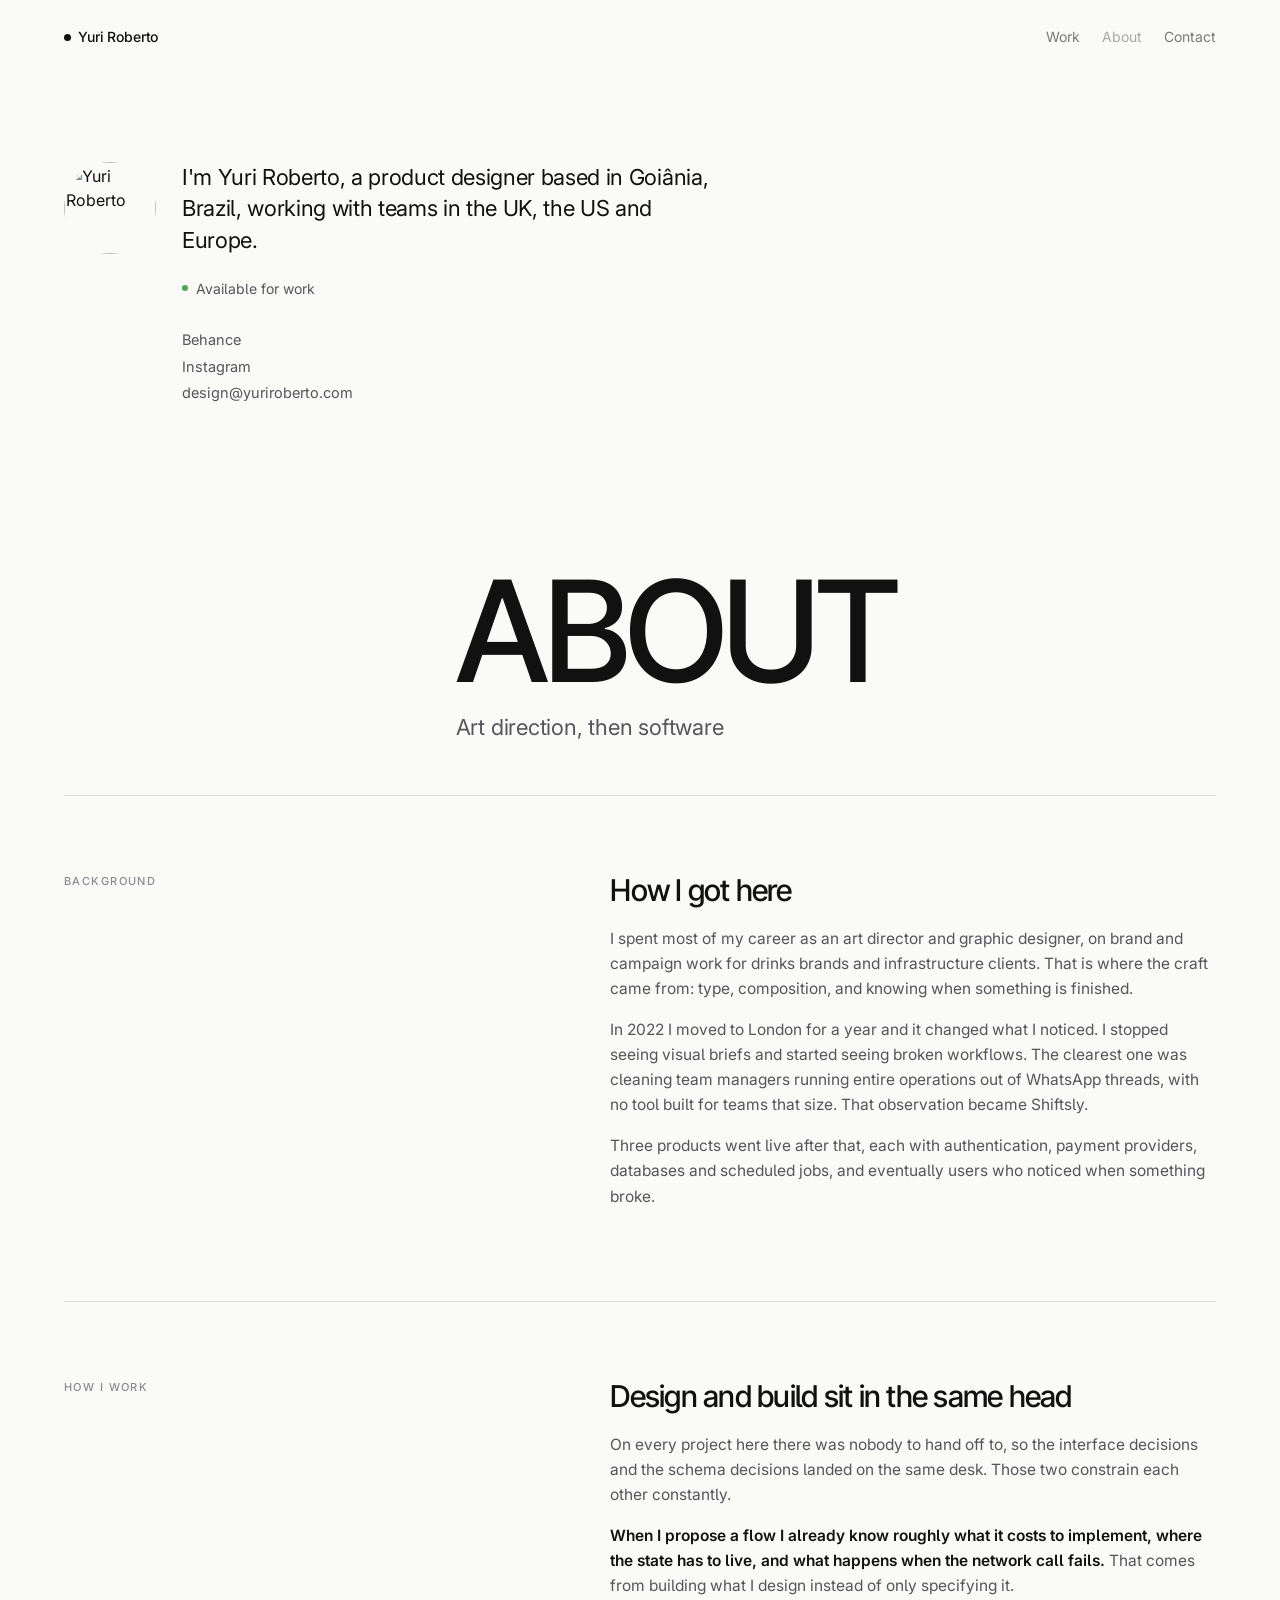
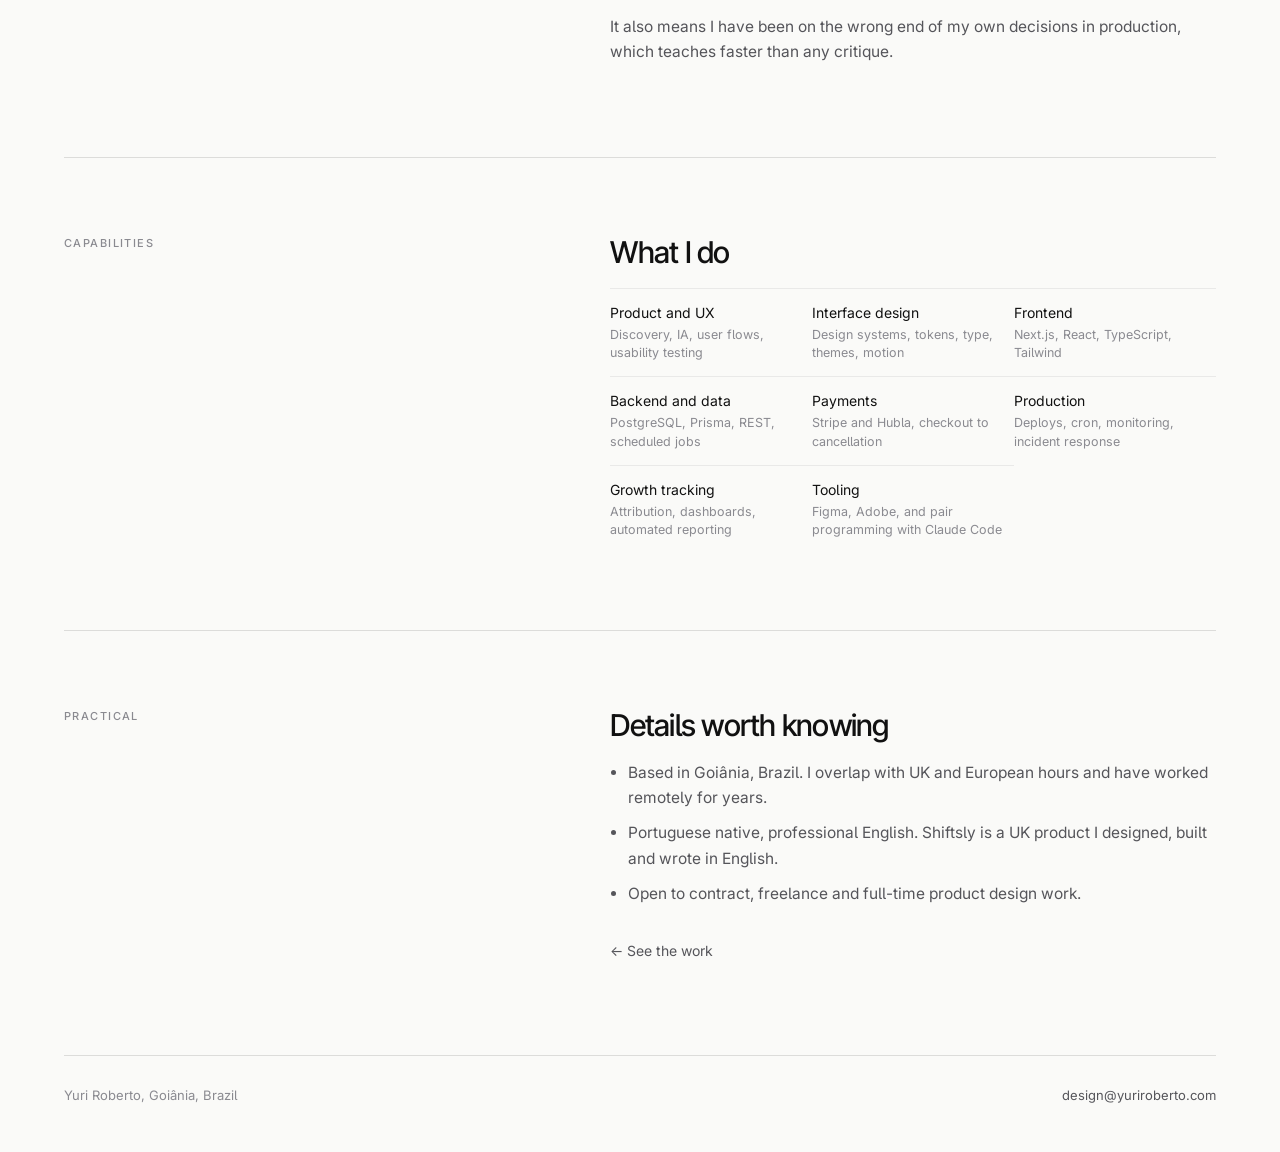
==== commit b18f58c1: "Fix broken notes-grid layout on GoScout and tighten copy across the site The .notes grid on the GoSc" ====
--- a/about/index.html
+++ b/about/index.html
@@ -61,7 +61,7 @@
       <h2>How I got here</h2>
       <p>I spent most of my career as an art director and graphic designer, on brand and campaign work for drinks brands and infrastructure clients. That is where the craft came from: type, composition, and knowing when something is finished.</p>
       <p>In 2022 I moved to London for a year and it changed what I noticed. I stopped seeing visual briefs and started seeing broken workflows. The clearest one was cleaning team managers running entire operations out of WhatsApp threads, with no tool built for teams that size. That observation became Shiftsly.</p>
-      <p>What followed was not a folder of concepts. Three products went live, with authentication, payment providers, databases, scheduled jobs, and eventually users who noticed when something broke.</p>
+      <p>Three products went live after that, each with authentication, payment providers, databases and scheduled jobs, and eventually users who noticed when something broke.</p>
     </div>
   </section>
 
@@ -71,8 +71,8 @@
     <p class="label read-label">How I work</p>
     <div class="read-body">
       <h2>Design and build sit in the same head</h2>
-      <p>Most design portfolios end at the handoff. Mine does not, because on every project here there was nobody to hand off to. I made the interface decisions and the schema decisions, and those two constrain each other constantly.</p>
-      <p>That has a specific consequence, and it is the most useful thing about working with me. <strong>I do not design things that cannot be built, and I do not discover the cost of a decision after someone else has committed to it.</strong> When I propose a flow I already know roughly what it costs to implement, where the state has to live, and what happens when the network call fails.</p>
+      <p>On every project here there was nobody to hand off to, so the interface decisions and the schema decisions landed on the same desk. Those two constrain each other constantly.</p>
+      <p><strong>When I propose a flow I already know roughly what it costs to implement, where the state has to live, and what happens when the network call fails.</strong> That comes from building what I design instead of only specifying it.</p>
       <p>It also means I have been on the wrong end of my own decisions in production, which teaches faster than any critique.</p>
     </div>
   </section>
--- a/assets/site.css
+++ b/assets/site.css
@@ -324,6 +324,7 @@
   letter-spacing: 0.06em;
   padding-top: 3px;
 }
+.notes h3, .notes p { grid-column: 2; }
 .notes h3 { margin: 0 0 6px; font-size: 15.5px; font-weight: 600; }
 .notes p { margin: 0; font-size: 15px; line-height: 1.6; color: var(--ink-2); }
 
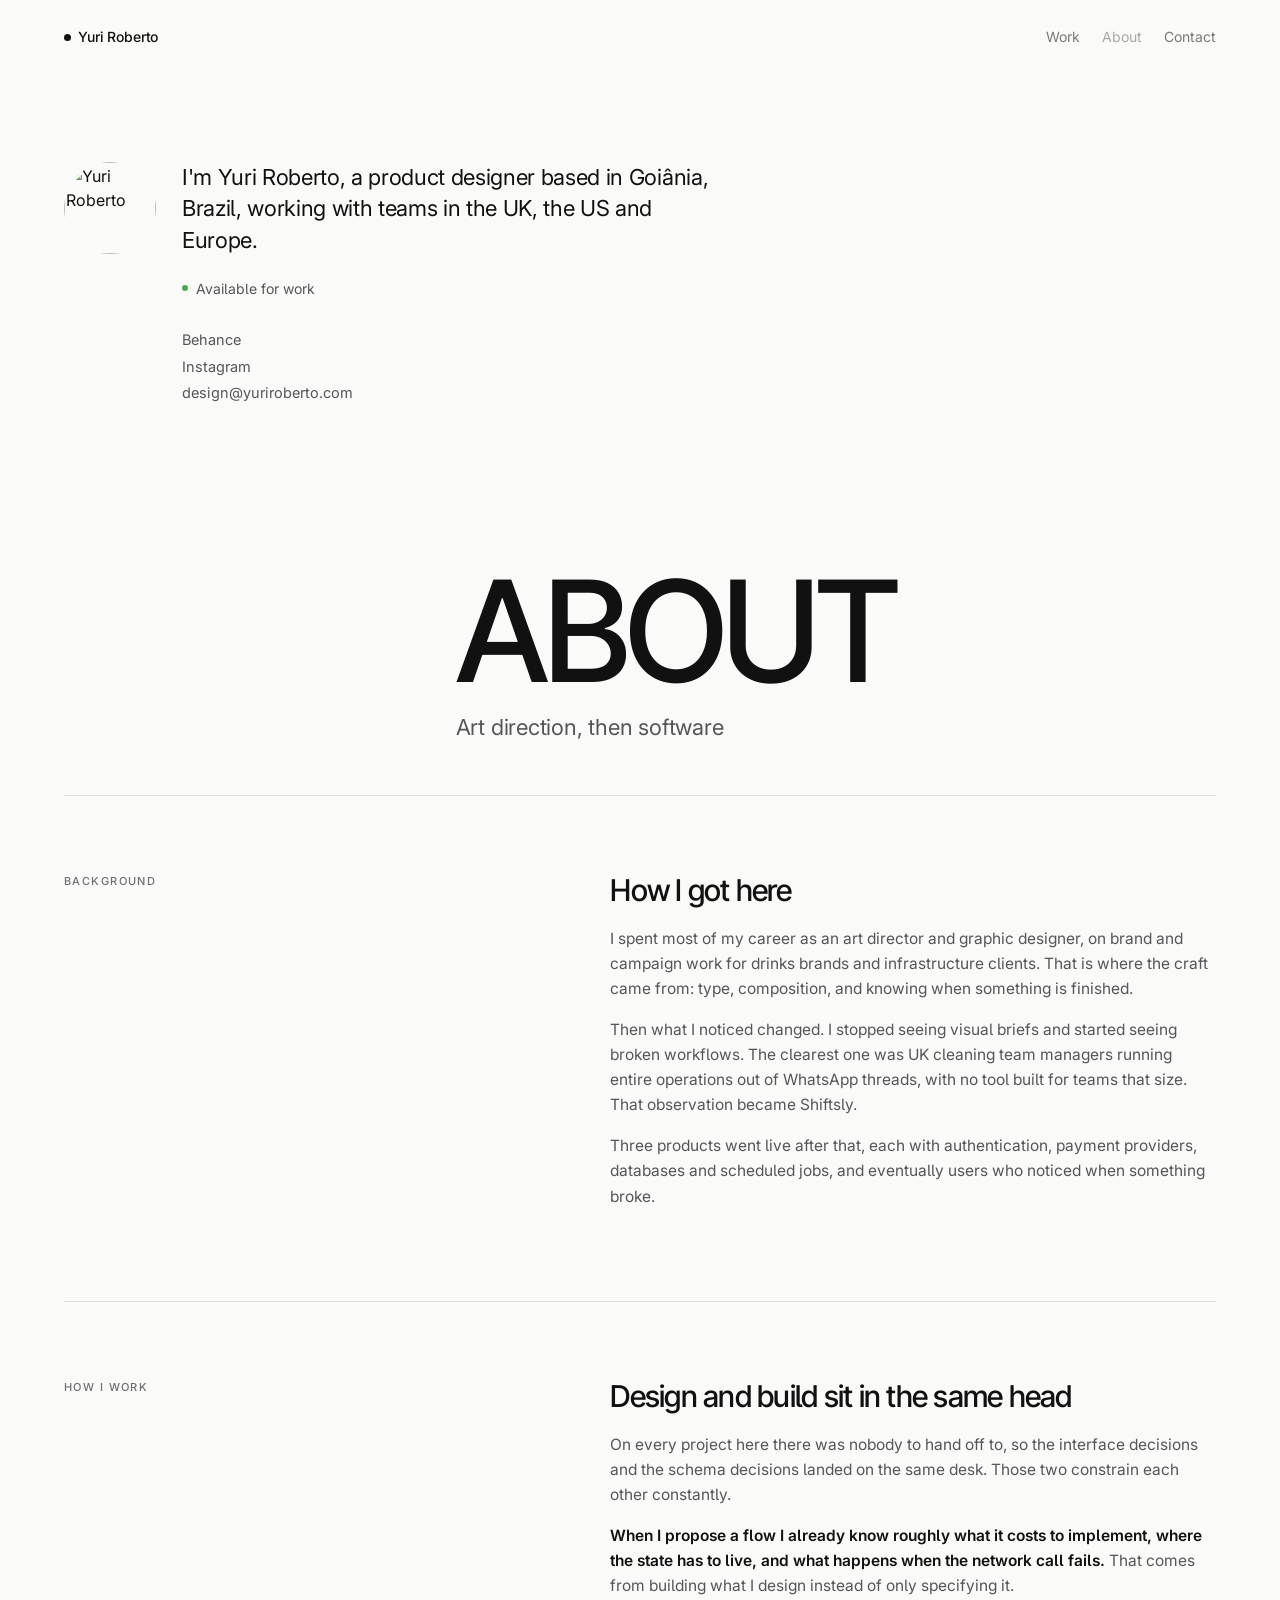
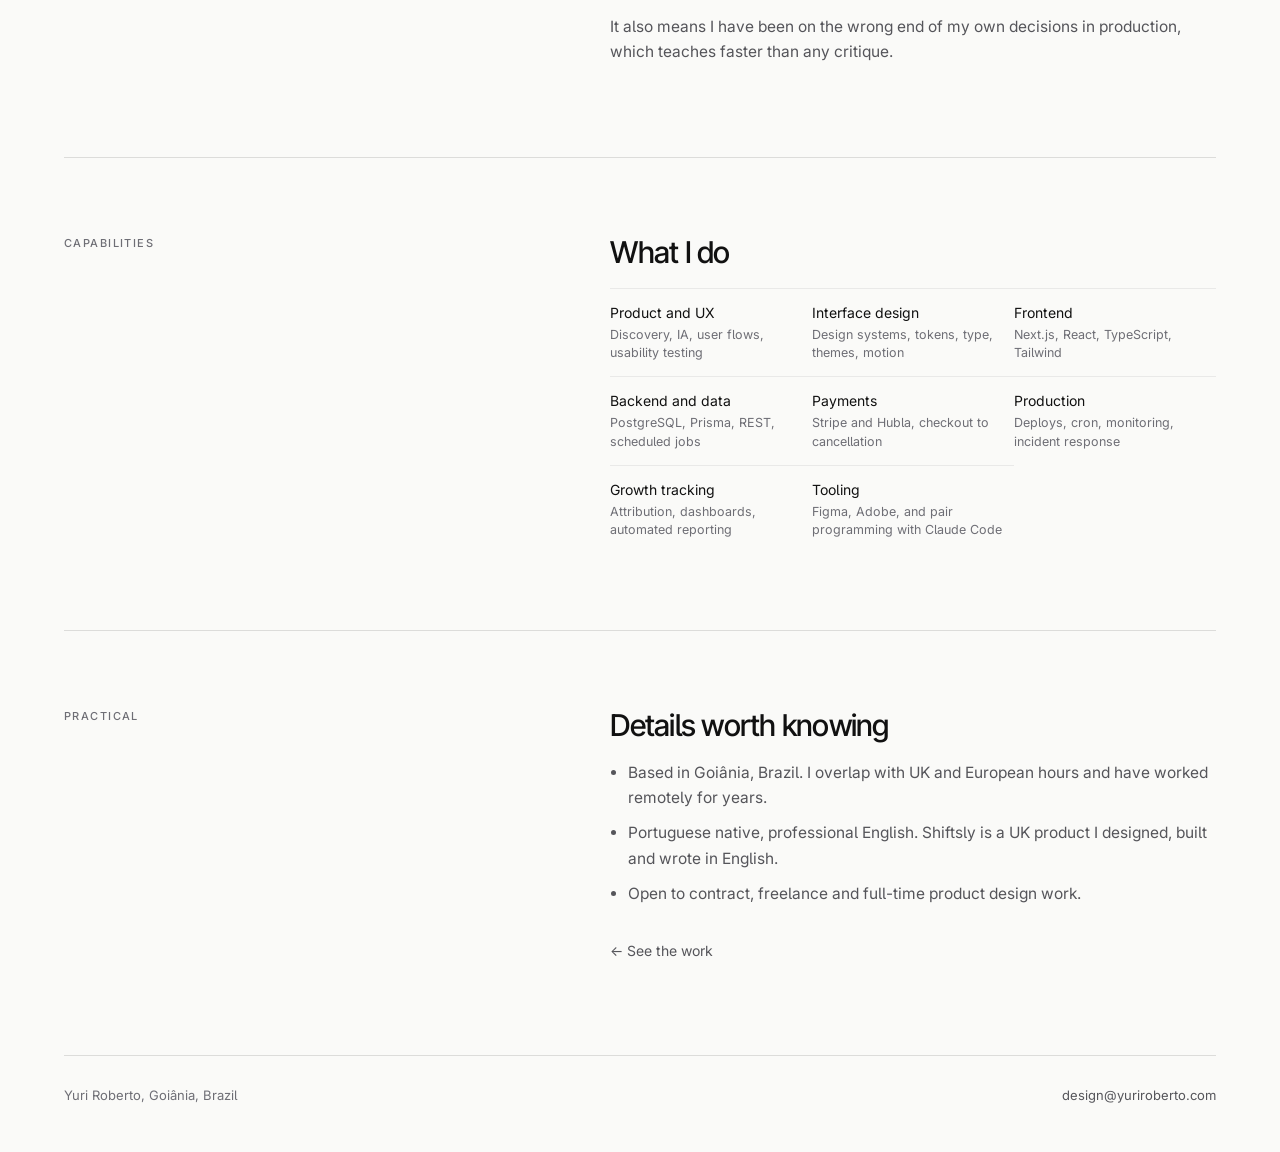
==== commit 8c183a31: "Remove London references and raise muted text contrast to WCAG AA Shiftsly copy now refers to UK cle" ====
--- a/about/index.html
+++ b/about/index.html
@@ -2,14 +2,14 @@
 <head>
 <meta charset="utf-8">
 <meta name="viewport" content="width=device-width, initial-scale=1">
-<title>About — Yuri Roberto</title>
+<title>About. | Yuri Roberto</title>
 <meta name="description" content="Yuri Roberto, product designer in Goiânia, Brazil. Art direction background, three products shipped to production alone.">
 <meta property="og:type" content="website">
-<meta property="og:title" content="About — Yuri Roberto">
+<meta property="og:title" content="About. | Yuri Roberto">
 <meta property="og:description" content="Product designer in Goiânia, Brazil. Art direction background, three products shipped to production alone.">
 <meta property="og:url" content="https://yuriroberto.com/about">
 <meta name="twitter:card" content="summary_large_image">
-<meta name="twitter:title" content="About — Yuri Roberto">
+<meta name="twitter:title" content="About. | Yuri Roberto">
 <meta name="twitter:description" content="Product designer in Goiânia, Brazil.">
 <link href="https://framerusercontent.com/images/eRcf2zzs9aXH1V6JlfILjVuc10.png" rel="icon">
 <link rel="preconnect" href="https://fonts.googleapis.com">
@@ -60,7 +60,7 @@
     <div class="read-body">
       <h2>How I got here</h2>
       <p>I spent most of my career as an art director and graphic designer, on brand and campaign work for drinks brands and infrastructure clients. That is where the craft came from: type, composition, and knowing when something is finished.</p>
-      <p>In 2022 I moved to London for a year and it changed what I noticed. I stopped seeing visual briefs and started seeing broken workflows. The clearest one was cleaning team managers running entire operations out of WhatsApp threads, with no tool built for teams that size. That observation became Shiftsly.</p>
+      <p>Then what I noticed changed. I stopped seeing visual briefs and started seeing broken workflows. The clearest one was UK cleaning team managers running entire operations out of WhatsApp threads, with no tool built for teams that size. That observation became Shiftsly.</p>
       <p>Three products went live after that, each with authentication, payment providers, databases and scheduled jobs, and eventually users who noticed when something broke.</p>
     </div>
   </section>
--- a/assets/site.css
+++ b/assets/site.css
@@ -6,7 +6,7 @@
   --bg: #FAFAF8;
   --ink: #111111;
   --ink-2: #55555A;
-  --ink-3: #8A8A90;
+  --ink-3: #6E6E75;
   --rule: rgba(17,17,17,0.13);
   --rule-soft: rgba(17,17,17,0.07);
   --live: #4BA84B;
